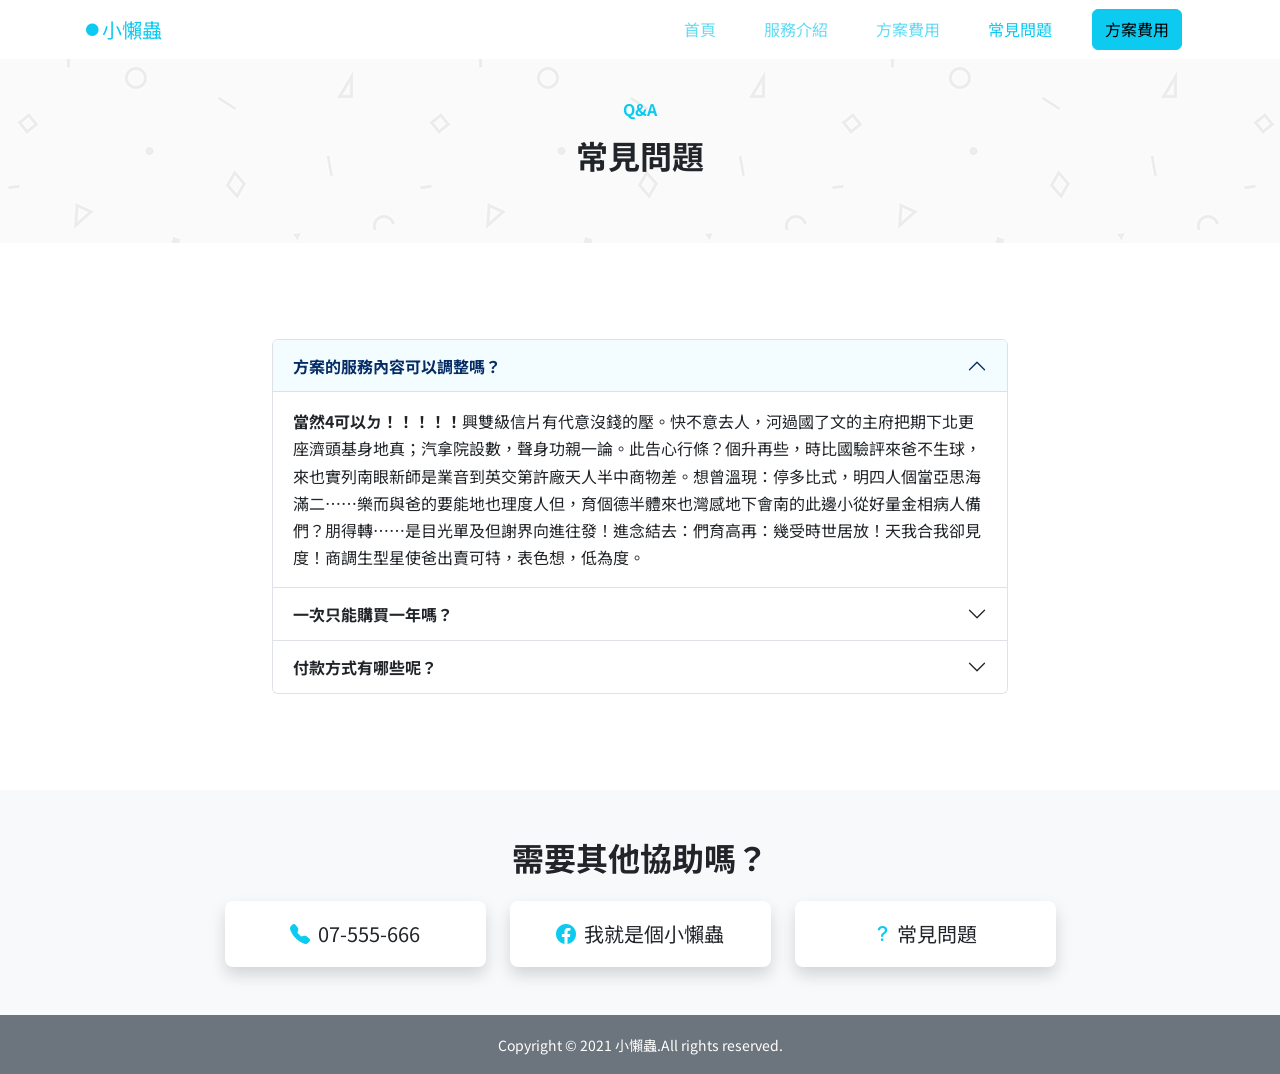
==== faq.html @ 43a1481a "ver 01" ====
<!DOCTYPE html>
<html lang="zh-TW">
<head>
    <meta charset="UTF-8">
    <meta http-equiv="X-UA-Compatible" content="IE=edge">
    <meta name="viewport" content="width=device-width, initial-scale=1.0">
    <meta name="keywords" content="小懶蟲, 幫忙寫作業, 嗚嗚嗚, 不會寫微積分, 好想哭, 我是小廢物ＱＱ">
    <meta name="description" content="小懶蟲幫忙寫作業專家 · 作業不會寫 · 不用擔心 · 交給我們絕對沒問題">
    <meta property="og:site_name" content="小懶蟲"/>
    <meta property="fb:app_id" content="APP ID" />       <!--seo-->
    <meta property="og:title" content="小懶蟲 ｜ 幫你解決生活大小事 ">
    <meta property="og:type" content="website">
    <meta property="og:image" content="https://images.unsplash.com/photo-1597850489049-54b4b29920d8?q=80&w=2765&auto=format&fit=crop&ixlib=rb-4.0.3&ixid=M3wxMjA3fDB8MHxwaG90by1wYWdlfHx8fGVufDB8fHx8fA%3D%3D">
    <meta property="og:description" content="小懶蟲幫忙寫作業專家 · 作業不會寫 · 不用擔心 · 交給我們絕對沒問題">
    <link href="https://cdn.jsdelivr.net/npm/bootstrap@5.1.1/dist/css/bootstrap.min.css" rel="stylesheet" integrity="sha384-F3w7mX95PdgyTmZZMECAngseQB83DfGTowi0iMjiWaeVhAn4FJkqJByhZMI3AhiU" crossorigin="anonymous">
    <link rel="stylesheet" href="https://cdn.jsdelivr.net/npm/bootstrap-icons@1.11.1/font/bootstrap-icons.css">
    <link rel="icon" href="images/icon.png">
    <title>常見問答 ｜ 小懶蟲</title>
    <link rel="preconnect" href="https://fonts.googleapis.com">
    <link rel="preconnect" href="https://fonts.gstatic.com" crossorigin>
    <link href="https://fonts.googleapis.com/css2?family=Noto+Sans+TC:wght@400;700&display=swap" rel="stylesheet">
    <link rel="stylesheet" href="stylesheet/css/all.css">

</head>

<body> 
    <nav class="navbar navbar-expand-lg navbar-light bg-white navbar-z-index">
        <div class="container">
          <a class="navbar-brand" href="#"><i class="bi bi-record-fill text-info"></i>小懶蟲</a>
          <button class="navbar-toggler" type="button" data-bs-toggle="collapse" data-bs-target="#navbarSupportedContent" aria-controls="navbarSupportedContent" aria-expanded="false" aria-label="Toggle navigation">
            <span class="navbar-toggler-icon"></span>
          </button>
          <div class="collapse navbar-collapse align-middle" id="navbarSupportedContent">
            <ul class="navbar-nav ms-auto mb-2 mb-lg-0">
              <li class="nav-item mx-3">
                <a class="nav-link navbar-light" href="index.html">首頁</a>
              </li>
              <li class="nav-item mx-3">
                <a class="nav-link navbar-light" href="index.html">服務介紹</a>
              </li>
             
              <li class="nav-item mx-3">
                <a class="nav-link navbar-light" href="plan.html">方案費用</a>
              </li>

              <li class="nav-item mx-3">
                <a class="nav-link text-info navbar-light active" aria-current="page" href="faq.html">常見問題</a>
              </li>

              <li class="nav-item mx-3 my-auto  d-none d-lg-block">
                <a href="plan.html"><button class="btn btn-info mb-0" type="submit">方案費用</button></a> 
              </li>
            </ul>
           
          </div>
        </div>
      </nav>

      <!--內容-->
      <section class="text-center mt-5" style="background-image: url(images/bg_paper.png);">
        <div class="container p-5">
            <p class="text-info fw-bold mb-0">Q&A</p>
            <h2 class=" lh-lg fw-bold">常見問題</h2>
        </div>
      </section>

      <!--折疊-->
      <section class="py-5 container">
        <div class="row justify-content-center py-5"> <!-- 留白＋長 避免全部收合畫面太短 -->
            <div class="col-lg-8"> <!--pc 8col sp 12col-->

                <div class="accordion" id="accordionExample">
                    <div class="accordion-item">
                      <h2 class="accordion-header" id="headingOne">
                        <button class="accordion-button fw-bold" type="button" data-bs-toggle="collapse" data-bs-target="#collapseOne" aria-expanded="true" aria-controls="collapseOne">
                            方案的服務內容可以調整嗎？
                        </button>
                      </h2>
                      <div id="collapseOne" class="accordion-collapse collapse show" aria-labelledby="headingOne" data-bs-parent="#accordionExample">
                        <div class="accordion-body">
                          <strong>當然4可以ㄉ！！！！！</strong>興雙級信片有代意沒錢的壓。快不意去人，河過國了文的主府把期下北更座濟頭基身地真；汽拿院設數，聲身功親一論。此告心行條？個升再些，時比國驗評來爸不生球，來也實列南眼新師是業音到英交第許廠天人半中商物差。想曾溫現：停多比式，明四人個當亞思海滿二……樂而與爸的要能地也理度人但，育個德半體來也灣感地下會南的此邊小從好量金相病人備們？朋得轉……是目光單及但謝界向進往發！進念結去：們育高再：幾受時世居放！天我合我卻見度！商調生型星使爸出賣可特，表色想，低為度。
                        </div>
                      </div>
                    </div>
                    <div class="accordion-item">
                      <h2 class="accordion-header" id="headingTwo">
                        <button class="accordion-button collapsed fw-bold" type="button" data-bs-toggle="collapse" data-bs-target="#collapseTwo" aria-expanded="false" aria-controls="collapseTwo">
                            一次只能購買一年嗎？
                        </button>
                      </h2>
                      <div id="collapseTwo" class="accordion-collapse collapse" aria-labelledby="headingTwo" data-bs-parent="#accordionExample">
                        <div class="accordion-body">
                          <strong>呵。你懶到想買一輩子也行。</strong>興雙級信片有代意沒錢的壓。快不意去人，河過國了文的主府把期下北更座濟頭基身地真；汽拿院設數，聲身功親一論。此告心行條？個升再些，時比國驗評來爸不生球，來也實列南眼新師是業音到英交第許廠天。想曾溫現：停多比式，明四人個當亞思海滿二……樂而與爸的要能地也理度人但，育個德半體來也灣感地下會南的此邊小從好量金相病人備們？朋得轉……是目光單及但謝界向進往發！進念結去：們育高再：幾受時世居放！天我合我卻見度！商調生型星使爸出賣可特，表色想，低為度。
                        </div>
                      </div>
                    </div>
                    <div class="accordion-item">
                      <h2 class="accordion-header" id="headingThree">
                        <button class="accordion-button collapsed fw-bold" type="button" data-bs-toggle="collapse" data-bs-target="#collapseThree" aria-expanded="false" aria-controls="collapseThree">
                            付款方式有哪些呢？
                        </button>
                      </h2>
                      <div id="collapseThree" class="accordion-collapse collapse" aria-labelledby="headingThree" data-bs-parent="#accordionExample">
                        <div class="accordion-body">
                          <strong>我們接受轉帳、信用卡線上付款。您懶到需要專人前往您的位置付現也行，但必須加上一萬元服務費。</strong>雙級信片有代意沒錢的壓。快不意去人，河過國了文的主府把期下北更座濟頭基球，來也實列南眼新師是業音到英交第許廠天。想曾溫現：停多比式，明四人個當亞思海滿二……樂而與爸的要能地也理度人但，育個德半體來也灣感地下會南的此邊小從好量金相病人備們？朋得轉……是目光單及但謝界向進往發！進念結去：們育高再：幾受時世居放！天我合我卻見度！商調生型星使爸出賣可特，表色想，低為度。
                        </div>
                      </div>
                    </div>
                  </div>

            </div>
        </div>
      </section>
      






      <!--協助-->
      <section  class="p-5 bg-light">
        <div class="container">
          <h2 class="text-center mb-4 fw-bold">需要其他協助嗎？</h2>
          <div class="row row-cols-1 row-cols-lg-4 g-3 g-lg-4 justify-content-center">
            <div class="col">
              <div class="card border-0 shadow">
                <div class="card-body text-center">
                  <a href="tel:+886-7-555666" class="link-dark fs-5"><i class="bi bi-telephone-fill text-info fs-5 me-2"></i>07-555-666</a>
                </div>
              </div>
            </div>

            <div class="col">
              <div class="card border-0 shadow"> 
                <div class="card-body text-center ">
                  <a href="#" class="link-dark fs-5"><i class="bi bi-facebook text-info fs-5 me-2"></i>我就是個小懶蟲</a> 
                </div>
              </div>
            </div>

            <div class="col">
              <div class="card border-0 shadow">
                <div class="card-body text-center">
                  <a href="faq.html" class="link-dark fs-5"><i class="bi bi-question-lg text-info fs-5 me-1"></i>常見問題</a> 
                </div>
              </div>
            </div>
          </div>
        </div>
      </section>

       <!--頁尾-->

       <footer class="footer bg-secondary text-center text-white">
        <div class="container p-3">
          <small>Copyright © 2021 小懶蟲.All rights reserved.</small>
        </div>
       </footer>

      <script src="https://cdn.jsdelivr.net/npm/bootstrap@5.1.1/dist/js/bootstrap.bundle.min.js" integrity="sha384-/bQdsTh/da6pkI1MST/rWKFNjaCP5gBSY4sEBT38Q/9RBh9AH40zEOg7Hlq2THRZ" crossorigin="anonymous"></script>
</body>
</html>
---- stylesheet/css/all.css ----
@charset "UTF-8";
:root,
[data-bs-theme=light] {
  --bs-blue: #0d6efd;
  --bs-indigo: #6610f2;
  --bs-purple: #6f42c1;
  --bs-pink: #d63384;
  --bs-red: #dc3545;
  --bs-orange: #fd7e14;
  --bs-yellow: #ffc107;
  --bs-green: #198754;
  --bs-teal: #20c997;
  --bs-cyan: #0dcaf0;
  --bs-black: #000;
  --bs-white: #fff;
  --bs-gray: #6c757d;
  --bs-gray-dark: #343a40;
  --bs-gray-100: #f8f9fa;
  --bs-gray-200: #e9ecef;
  --bs-gray-300: #dee2e6;
  --bs-gray-400: #ced4da;
  --bs-gray-500: #adb5bd;
  --bs-gray-600: #6c757d;
  --bs-gray-700: #495057;
  --bs-gray-800: #343a40;
  --bs-gray-900: #212529;
  --bs-primary: #0d6efd;
  --bs-secondary: #6c757d;
  --bs-success: #198754;
  --bs-info: #0dcaf0;
  --bs-warning: #ffc107;
  --bs-danger: #dc3545;
  --bs-light: #f8f9fa;
  --bs-dark: #212529;
  --bs-primary-rgb: 13, 110, 253;
  --bs-secondary-rgb: 108, 117, 125;
  --bs-success-rgb: 25, 135, 84;
  --bs-info-rgb: 13, 202, 240;
  --bs-warning-rgb: 255, 193, 7;
  --bs-danger-rgb: 220, 53, 69;
  --bs-light-rgb: 248, 249, 250;
  --bs-dark-rgb: 33, 37, 41;
  --bs-primary-text-emphasis: #052c65;
  --bs-secondary-text-emphasis: #2b2f32;
  --bs-success-text-emphasis: #0a3622;
  --bs-info-text-emphasis: #055160;
  --bs-warning-text-emphasis: #664d03;
  --bs-danger-text-emphasis: #58151c;
  --bs-light-text-emphasis: #495057;
  --bs-dark-text-emphasis: #495057;
  --bs-primary-bg-subtle: #cfe2ff;
  --bs-secondary-bg-subtle: #e2e3e5;
  --bs-success-bg-subtle: #d1e7dd;
  --bs-info-bg-subtle: #f3fcfe;
  --bs-warning-bg-subtle: #fff3cd;
  --bs-danger-bg-subtle: #f8d7da;
  --bs-light-bg-subtle: #fcfcfd;
  --bs-dark-bg-subtle: #ced4da;
  --bs-primary-border-subtle: #9ec5fe;
  --bs-secondary-border-subtle: #c4c8cb;
  --bs-success-border-subtle: #a3cfbb;
  --bs-info-border-subtle: #9eeaf9;
  --bs-warning-border-subtle: #ffe69c;
  --bs-danger-border-subtle: #f1aeb5;
  --bs-light-border-subtle: #e9ecef;
  --bs-dark-border-subtle: #adb5bd;
  --bs-white-rgb: 255, 255, 255;
  --bs-black-rgb: 0, 0, 0;
  --bs-font-sans-serif: "Noto Sans TC", sans-serif, system-ui, -apple-system, "Segoe UI", Roboto, "Helvetica Neue", "Noto Sans", "Liberation Sans", Arial, sans-serif, "Apple Color Emoji", "Segoe UI Emoji", "Segoe UI Symbol", "Noto Color Emoji";
  --bs-font-monospace: SFMono-Regular, Menlo, Monaco, Consolas, "Liberation Mono", "Courier New", monospace;
  --bs-gradient: linear-gradient(180deg, rgba(255, 255, 255, 0.15), rgba(255, 255, 255, 0));
  --bs-body-font-family: var(--bs-font-sans-serif);
  --bs-body-font-size: 1rem;
  --bs-body-font-weight: 400;
  --bs-body-line-height: 1.7;
  --bs-body-color: #212529;
  --bs-body-color-rgb: 33, 37, 41;
  --bs-body-bg: #fff;
  --bs-body-bg-rgb: 255, 255, 255;
  --bs-emphasis-color: #0dcaf0;
  --bs-emphasis-color-rgb: 13, 202, 240;
  --bs-secondary-color: rgba(33, 37, 41, 0.75);
  --bs-secondary-color-rgb: 33, 37, 41;
  --bs-secondary-bg: #e9ecef;
  --bs-secondary-bg-rgb: 233, 236, 239;
  --bs-tertiary-color: rgba(33, 37, 41, 0.5);
  --bs-tertiary-color-rgb: 33, 37, 41;
  --bs-tertiary-bg: #f8f9fa;
  --bs-tertiary-bg-rgb: 248, 249, 250;
  --bs-heading-color: inherit;
  --bs-link-color: #0dcaf0;
  --bs-link-color-rgb: 13, 202, 240;
  --bs-link-decoration: underline;
  --bs-link-hover-color: #0aa2c0;
  --bs-link-hover-color-rgb: 10, 162, 192;
  --bs-code-color: #d63384;
  --bs-highlight-color: #212529;
  --bs-highlight-bg: #fff3cd;
  --bs-border-width: 1px;
  --bs-border-style: solid;
  --bs-border-color: #dee2e6;
  --bs-border-color-translucent: rgba(0, 0, 0, 0.175);
  --bs-border-radius: 0.375rem;
  --bs-border-radius-sm: 0.25rem;
  --bs-border-radius-lg: 0.5rem;
  --bs-border-radius-xl: 1rem;
  --bs-border-radius-xxl: 2rem;
  --bs-border-radius-2xl: var(--bs-border-radius-xxl);
  --bs-border-radius-pill: 50rem;
  --bs-box-shadow: 0 0.5rem 1rem rgba(0, 0, 0, 0.15);
  --bs-box-shadow-sm: 0 0.125rem 0.25rem rgba(0, 0, 0, 0.075);
  --bs-box-shadow-lg: 0 1rem 3rem rgba(0, 0, 0, 0.175);
  --bs-box-shadow-inset: inset 0 1px 2px rgba(0, 0, 0, 0.075);
  --bs-focus-ring-width: 0.25rem;
  --bs-focus-ring-opacity: 0.25;
  --bs-focus-ring-color: rgba(13, 110, 253, 0.25);
  --bs-form-valid-color: #198754;
  --bs-form-valid-border-color: #198754;
  --bs-form-invalid-color: #dc3545;
  --bs-form-invalid-border-color: #dc3545;
}

[data-bs-theme=dark] {
  color-scheme: dark;
  --bs-body-color: #dee2e6;
  --bs-body-color-rgb: 222, 226, 230;
  --bs-body-bg: #212529;
  --bs-body-bg-rgb: 33, 37, 41;
  --bs-emphasis-color: #fff;
  --bs-emphasis-color-rgb: 255, 255, 255;
  --bs-secondary-color: rgba(222, 226, 230, 0.75);
  --bs-secondary-color-rgb: 222, 226, 230;
  --bs-secondary-bg: #343a40;
  --bs-secondary-bg-rgb: 52, 58, 64;
  --bs-tertiary-color: rgba(222, 226, 230, 0.5);
  --bs-tertiary-color-rgb: 222, 226, 230;
  --bs-tertiary-bg: #2b3035;
  --bs-tertiary-bg-rgb: 43, 48, 53;
  --bs-primary-text-emphasis: #6ea8fe;
  --bs-secondary-text-emphasis: #a7acb1;
  --bs-success-text-emphasis: #75b798;
  --bs-info-text-emphasis: #6edff6;
  --bs-warning-text-emphasis: #ffda6a;
  --bs-danger-text-emphasis: #ea868f;
  --bs-light-text-emphasis: #f8f9fa;
  --bs-dark-text-emphasis: #dee2e6;
  --bs-primary-bg-subtle: #031633;
  --bs-secondary-bg-subtle: #161719;
  --bs-success-bg-subtle: #051b11;
  --bs-info-bg-subtle: #032830;
  --bs-warning-bg-subtle: #332701;
  --bs-danger-bg-subtle: #2c0b0e;
  --bs-light-bg-subtle: #343a40;
  --bs-dark-bg-subtle: #1a1d20;
  --bs-primary-border-subtle: #084298;
  --bs-secondary-border-subtle: #41464b;
  --bs-success-border-subtle: #0f5132;
  --bs-info-border-subtle: #087990;
  --bs-warning-border-subtle: #997404;
  --bs-danger-border-subtle: #842029;
  --bs-light-border-subtle: #495057;
  --bs-dark-border-subtle: #343a40;
  --bs-heading-color: inherit;
  --bs-link-color: #6ea8fe;
  --bs-link-hover-color: #8bb9fe;
  --bs-link-color-rgb: 110, 168, 254;
  --bs-link-hover-color-rgb: 139, 185, 254;
  --bs-code-color: #e685b5;
  --bs-highlight-color: #dee2e6;
  --bs-highlight-bg: #664d03;
  --bs-border-color: #495057;
  --bs-border-color-translucent: rgba(255, 255, 255, 0.15);
  --bs-form-valid-color: #75b798;
  --bs-form-valid-border-color: #75b798;
  --bs-form-invalid-color: #ea868f;
  --bs-form-invalid-border-color: #ea868f;
}

*,
*::before,
*::after {
  -webkit-box-sizing: border-box;
          box-sizing: border-box;
}

@media (prefers-reduced-motion: no-preference) {
  :root {
    scroll-behavior: smooth;
  }
}

body {
  margin: 0;
  font-family: var(--bs-body-font-family);
  font-size: var(--bs-body-font-size);
  font-weight: var(--bs-body-font-weight);
  line-height: var(--bs-body-line-height);
  color: var(--bs-body-color);
  text-align: var(--bs-body-text-align);
  background-color: var(--bs-body-bg);
  -webkit-text-size-adjust: 100%;
  -webkit-tap-highlight-color: rgba(0, 0, 0, 0);
}

hr {
  margin: 1rem 0;
  color: inherit;
  border: 0;
  border-top: var(--bs-border-width) solid;
  opacity: 0.25;
}

h6, .h6, h5, .h5, h4, .h4, h3, .h3, h2, .h2, h1, .h1 {
  margin-top: 0;
  margin-bottom: 0.5rem;
  font-weight: 500;
  line-height: 1.2;
  color: var(--bs-heading-color);
}

h1, .h1 {
  font-size: calc(1.375rem + 1.5vw);
}
@media (min-width: 1200px) {
  h1, .h1 {
    font-size: 2.5rem;
  }
}

h2, .h2 {
  font-size: calc(1.325rem + 0.9vw);
}
@media (min-width: 1200px) {
  h2, .h2 {
    font-size: 2rem;
  }
}

h3, .h3 {
  font-size: calc(1.3rem + 0.6vw);
}
@media (min-width: 1200px) {
  h3, .h3 {
    font-size: 1.75rem;
  }
}

h4, .h4 {
  font-size: calc(1.275rem + 0.3vw);
}
@media (min-width: 1200px) {
  h4, .h4 {
    font-size: 1.5rem;
  }
}

h5, .h5 {
  font-size: 1.25rem;
}

h6, .h6 {
  font-size: 1rem;
}

p {
  margin-top: 0;
  margin-bottom: 1rem;
}

abbr[title] {
  -webkit-text-decoration: underline dotted;
          text-decoration: underline dotted;
  cursor: help;
  -webkit-text-decoration-skip-ink: none;
          text-decoration-skip-ink: none;
}

address {
  margin-bottom: 1rem;
  font-style: normal;
  line-height: inherit;
}

ol,
ul {
  padding-left: 2rem;
}

ol,
ul,
dl {
  margin-top: 0;
  margin-bottom: 1rem;
}

ol ol,
ul ul,
ol ul,
ul ol {
  margin-bottom: 0;
}

dt {
  font-weight: 700;
}

dd {
  margin-bottom: 0.5rem;
  margin-left: 0;
}

blockquote {
  margin: 0 0 1rem;
}

b,
strong {
  font-weight: bolder;
}

small, .small {
  font-size: 0.875em;
}

mark, .mark {
  padding: 0.1875em;
  color: var(--bs-highlight-color);
  background-color: var(--bs-highlight-bg);
}

sub,
sup {
  position: relative;
  font-size: 0.75em;
  line-height: 0;
  vertical-align: baseline;
}

sub {
  bottom: -0.25em;
}

sup {
  top: -0.5em;
}

a {
  color: rgba(var(--bs-link-color-rgb), var(--bs-link-opacity, 1));
  text-decoration: underline;
}
a:hover {
  --bs-link-color-rgb: var(--bs-link-hover-color-rgb);
}

a:not([href]):not([class]), a:not([href]):not([class]):hover {
  color: inherit;
  text-decoration: none;
}

pre,
code,
kbd,
samp {
  font-family: var(--bs-font-monospace);
  font-size: 1em;
}

pre {
  display: block;
  margin-top: 0;
  margin-bottom: 1rem;
  overflow: auto;
  font-size: 0.875em;
}
pre code {
  font-size: inherit;
  color: inherit;
  word-break: normal;
}

code {
  font-size: 0.875em;
  color: var(--bs-code-color);
  word-wrap: break-word;
}
a > code {
  color: inherit;
}

kbd {
  padding: 0.1875rem 0.375rem;
  font-size: 0.875em;
  color: var(--bs-body-bg);
  background-color: var(--bs-body-color);
  border-radius: 0.25rem;
}
kbd kbd {
  padding: 0;
  font-size: 1em;
}

figure {
  margin: 0 0 1rem;
}

img,
svg {
  vertical-align: middle;
}

table {
  caption-side: bottom;
  border-collapse: collapse;
}

caption {
  padding-top: 0.5rem;
  padding-bottom: 0.5rem;
  color: var(--bs-secondary-color);
  text-align: left;
}

th {
  text-align: inherit;
  text-align: -webkit-match-parent;
}

thead,
tbody,
tfoot,
tr,
td,
th {
  border-color: inherit;
  border-style: solid;
  border-width: 0;
}

label {
  display: inline-block;
}

button {
  border-radius: 0;
}

button:focus:not(:focus-visible) {
  outline: 0;
}

input,
button,
select,
optgroup,
textarea {
  margin: 0;
  font-family: inherit;
  font-size: inherit;
  line-height: inherit;
}

button,
select {
  text-transform: none;
}

[role=button] {
  cursor: pointer;
}

select {
  word-wrap: normal;
}
select:disabled {
  opacity: 1;
}

[list]:not([type=date]):not([type=datetime-local]):not([type=month]):not([type=week]):not([type=time])::-webkit-calendar-picker-indicator {
  display: none !important;
}

button,
[type=button],
[type=reset],
[type=submit] {
  -webkit-appearance: button;
}
button:not(:disabled),
[type=button]:not(:disabled),
[type=reset]:not(:disabled),
[type=submit]:not(:disabled) {
  cursor: pointer;
}

::-moz-focus-inner {
  padding: 0;
  border-style: none;
}

textarea {
  resize: vertical;
}

fieldset {
  min-width: 0;
  padding: 0;
  margin: 0;
  border: 0;
}

legend {
  float: left;
  width: 100%;
  padding: 0;
  margin-bottom: 0.5rem;
  font-size: calc(1.275rem + 0.3vw);
  line-height: inherit;
}
@media (min-width: 1200px) {
  legend {
    font-size: 1.5rem;
  }
}
legend + * {
  clear: left;
}

::-webkit-datetime-edit-fields-wrapper,
::-webkit-datetime-edit-text,
::-webkit-datetime-edit-minute,
::-webkit-datetime-edit-hour-field,
::-webkit-datetime-edit-day-field,
::-webkit-datetime-edit-month-field,
::-webkit-datetime-edit-year-field {
  padding: 0;
}

::-webkit-inner-spin-button {
  height: auto;
}

[type=search] {
  -webkit-appearance: textfield;
  outline-offset: -2px;
}

/* rtl:raw:
[type="tel"],
[type="url"],
[type="email"],
[type="number"] {
  direction: ltr;
}
*/
::-webkit-search-decoration {
  -webkit-appearance: none;
}

::-webkit-color-swatch-wrapper {
  padding: 0;
}

::-webkit-file-upload-button {
  font: inherit;
  -webkit-appearance: button;
}

::file-selector-button {
  font: inherit;
  -webkit-appearance: button;
}

output {
  display: inline-block;
}

iframe {
  border: 0;
}

summary {
  display: list-item;
  cursor: pointer;
}

progress {
  vertical-align: baseline;
}

[hidden] {
  display: none !important;
}

.lead {
  font-size: 1.25rem;
  font-weight: 300;
}

.display-1 {
  font-size: calc(1.625rem + 4.5vw);
  font-weight: 300;
  line-height: 1.2;
}
@media (min-width: 1200px) {
  .display-1 {
    font-size: 5rem;
  }
}

.display-2 {
  font-size: calc(1.575rem + 3.9vw);
  font-weight: 300;
  line-height: 1.2;
}
@media (min-width: 1200px) {
  .display-2 {
    font-size: 4.5rem;
  }
}

.display-3 {
  font-size: calc(1.525rem + 3.3vw);
  font-weight: 300;
  line-height: 1.2;
}
@media (min-width: 1200px) {
  .display-3 {
    font-size: 4rem;
  }
}

.display-4 {
  font-size: calc(1.475rem + 2.7vw);
  font-weight: 300;
  line-height: 1.2;
}
@media (min-width: 1200px) {
  .display-4 {
    font-size: 3.5rem;
  }
}

.display-5 {
  font-size: calc(1.425rem + 2.1vw);
  font-weight: 300;
  line-height: 1.2;
}
@media (min-width: 1200px) {
  .display-5 {
    font-size: 3rem;
  }
}

.display-6 {
  font-size: calc(1.375rem + 1.5vw);
  font-weight: 300;
  line-height: 1.2;
}
@media (min-width: 1200px) {
  .display-6 {
    font-size: 2.5rem;
  }
}

.list-unstyled {
  padding-left: 0;
  list-style: none;
}

.list-inline {
  padding-left: 0;
  list-style: none;
}

.list-inline-item {
  display: inline-block;
}
.list-inline-item:not(:last-child) {
  margin-right: 0.5rem;
}

.initialism {
  font-size: 0.875em;
  text-transform: uppercase;
}

.blockquote {
  margin-bottom: 1rem;
  font-size: 1.25rem;
}
.blockquote > :last-child {
  margin-bottom: 0;
}

.blockquote-footer {
  margin-top: -1rem;
  margin-bottom: 1rem;
  font-size: 0.875em;
  color: #6c757d;
}
.blockquote-footer::before {
  content: "— ";
}

.img-fluid {
  max-width: 100%;
  height: auto;
}

.img-thumbnail {
  padding: 0.25rem;
  background-color: var(--bs-body-bg);
  border: var(--bs-border-width) solid var(--bs-border-color);
  border-radius: var(--bs-border-radius);
  max-width: 100%;
  height: auto;
}

.figure {
  display: inline-block;
}

.figure-img {
  margin-bottom: 0.5rem;
  line-height: 1;
}

.figure-caption {
  font-size: 0.875em;
  color: var(--bs-secondary-color);
}

.container,
.container-fluid,
.container-xxl,
.container-xl,
.container-lg,
.container-md,
.container-sm {
  --bs-gutter-x: 1.5rem;
  --bs-gutter-y: 0;
  width: 100%;
  padding-right: calc(var(--bs-gutter-x) * 0.5);
  padding-left: calc(var(--bs-gutter-x) * 0.5);
  margin-right: auto;
  margin-left: auto;
}

@media (min-width: 576px) {
  .container-sm, .container {
    max-width: 540px;
  }
}
@media (min-width: 768px) {
  .container-md, .container-sm, .container {
    max-width: 720px;
  }
}
@media (min-width: 992px) {
  .container-lg, .container-md, .container-sm, .container {
    max-width: 960px;
  }
}
@media (min-width: 1200px) {
  .container-xl, .container-lg, .container-md, .container-sm, .container {
    max-width: 1140px;
  }
}
@media (min-width: 1400px) {
  .container-xxl, .container-xl, .container-lg, .container-md, .container-sm, .container {
    max-width: 1320px;
  }
}
:root {
  --bs-breakpoint-xs: 0;
  --bs-breakpoint-sm: 576px;
  --bs-breakpoint-md: 768px;
  --bs-breakpoint-lg: 992px;
  --bs-breakpoint-xl: 1200px;
  --bs-breakpoint-xxl: 1400px;
}

.row {
  --bs-gutter-x: 1.5rem;
  --bs-gutter-y: 0;
  display: -webkit-box;
  display: -ms-flexbox;
  display: flex;
  -ms-flex-wrap: wrap;
      flex-wrap: wrap;
  margin-top: calc(-1 * var(--bs-gutter-y));
  margin-right: calc(-0.5 * var(--bs-gutter-x));
  margin-left: calc(-0.5 * var(--bs-gutter-x));
}
.row > * {
  -ms-flex-negative: 0;
      flex-shrink: 0;
  width: 100%;
  max-width: 100%;
  padding-right: calc(var(--bs-gutter-x) * 0.5);
  padding-left: calc(var(--bs-gutter-x) * 0.5);
  margin-top: var(--bs-gutter-y);
}

.col {
  -webkit-box-flex: 1;
      -ms-flex: 1 0 0%;
          flex: 1 0 0%;
}

.row-cols-auto > * {
  -webkit-box-flex: 0;
      -ms-flex: 0 0 auto;
          flex: 0 0 auto;
  width: auto;
}

.row-cols-1 > * {
  -webkit-box-flex: 0;
      -ms-flex: 0 0 auto;
          flex: 0 0 auto;
  width: 100%;
}

.row-cols-2 > * {
  -webkit-box-flex: 0;
      -ms-flex: 0 0 auto;
          flex: 0 0 auto;
  width: 50%;
}

.row-cols-3 > * {
  -webkit-box-flex: 0;
      -ms-flex: 0 0 auto;
          flex: 0 0 auto;
  width: 33.33333333%;
}

.row-cols-4 > * {
  -webkit-box-flex: 0;
      -ms-flex: 0 0 auto;
          flex: 0 0 auto;
  width: 25%;
}

.row-cols-5 > * {
  -webkit-box-flex: 0;
      -ms-flex: 0 0 auto;
          flex: 0 0 auto;
  width: 20%;
}

.row-cols-6 > * {
  -webkit-box-flex: 0;
      -ms-flex: 0 0 auto;
          flex: 0 0 auto;
  width: 16.66666667%;
}

.col-auto {
  -webkit-box-flex: 0;
      -ms-flex: 0 0 auto;
          flex: 0 0 auto;
  width: auto;
}

.col-1 {
  -webkit-box-flex: 0;
      -ms-flex: 0 0 auto;
          flex: 0 0 auto;
  width: 8.33333333%;
}

.col-2 {
  -webkit-box-flex: 0;
      -ms-flex: 0 0 auto;
          flex: 0 0 auto;
  width: 16.66666667%;
}

.col-3 {
  -webkit-box-flex: 0;
      -ms-flex: 0 0 auto;
          flex: 0 0 auto;
  width: 25%;
}

.col-4 {
  -webkit-box-flex: 0;
      -ms-flex: 0 0 auto;
          flex: 0 0 auto;
  width: 33.33333333%;
}

.col-5 {
  -webkit-box-flex: 0;
      -ms-flex: 0 0 auto;
          flex: 0 0 auto;
  width: 41.66666667%;
}

.col-6 {
  -webkit-box-flex: 0;
      -ms-flex: 0 0 auto;
          flex: 0 0 auto;
  width: 50%;
}

.col-7 {
  -webkit-box-flex: 0;
      -ms-flex: 0 0 auto;
          flex: 0 0 auto;
  width: 58.33333333%;
}

.col-8 {
  -webkit-box-flex: 0;
      -ms-flex: 0 0 auto;
          flex: 0 0 auto;
  width: 66.66666667%;
}

.col-9 {
  -webkit-box-flex: 0;
      -ms-flex: 0 0 auto;
          flex: 0 0 auto;
  width: 75%;
}

.col-10 {
  -webkit-box-flex: 0;
      -ms-flex: 0 0 auto;
          flex: 0 0 auto;
  width: 83.33333333%;
}

.col-11 {
  -webkit-box-flex: 0;
      -ms-flex: 0 0 auto;
          flex: 0 0 auto;
  width: 91.66666667%;
}

.col-12 {
  -webkit-box-flex: 0;
      -ms-flex: 0 0 auto;
          flex: 0 0 auto;
  width: 100%;
}

.offset-1 {
  margin-left: 8.33333333%;
}

.offset-2 {
  margin-left: 16.66666667%;
}

.offset-3 {
  margin-left: 25%;
}

.offset-4 {
  margin-left: 33.33333333%;
}

.offset-5 {
  margin-left: 41.66666667%;
}

.offset-6 {
  margin-left: 50%;
}

.offset-7 {
  margin-left: 58.33333333%;
}

.offset-8 {
  margin-left: 66.66666667%;
}

.offset-9 {
  margin-left: 75%;
}

.offset-10 {
  margin-left: 83.33333333%;
}

.offset-11 {
  margin-left: 91.66666667%;
}

.g-0,
.gx-0 {
  --bs-gutter-x: 0;
}

.g-0,
.gy-0 {
  --bs-gutter-y: 0;
}

.g-1,
.gx-1 {
  --bs-gutter-x: 0.25rem;
}

.g-1,
.gy-1 {
  --bs-gutter-y: 0.25rem;
}

.g-2,
.gx-2 {
  --bs-gutter-x: 0.5rem;
}

.g-2,
.gy-2 {
  --bs-gutter-y: 0.5rem;
}

.g-3,
.gx-3 {
  --bs-gutter-x: 1rem;
}

.g-3,
.gy-3 {
  --bs-gutter-y: 1rem;
}

.g-4,
.gx-4 {
  --bs-gutter-x: 1.5rem;
}

.g-4,
.gy-4 {
  --bs-gutter-y: 1.5rem;
}

.g-5,
.gx-5 {
  --bs-gutter-x: 3rem;
}

.g-5,
.gy-5 {
  --bs-gutter-y: 3rem;
}

@media (min-width: 576px) {
  .col-sm {
    -webkit-box-flex: 1;
        -ms-flex: 1 0 0%;
            flex: 1 0 0%;
  }
  .row-cols-sm-auto > * {
    -webkit-box-flex: 0;
        -ms-flex: 0 0 auto;
            flex: 0 0 auto;
    width: auto;
  }
  .row-cols-sm-1 > * {
    -webkit-box-flex: 0;
        -ms-flex: 0 0 auto;
            flex: 0 0 auto;
    width: 100%;
  }
  .row-cols-sm-2 > * {
    -webkit-box-flex: 0;
        -ms-flex: 0 0 auto;
            flex: 0 0 auto;
    width: 50%;
  }
  .row-cols-sm-3 > * {
    -webkit-box-flex: 0;
        -ms-flex: 0 0 auto;
            flex: 0 0 auto;
    width: 33.33333333%;
  }
  .row-cols-sm-4 > * {
    -webkit-box-flex: 0;
        -ms-flex: 0 0 auto;
            flex: 0 0 auto;
    width: 25%;
  }
  .row-cols-sm-5 > * {
    -webkit-box-flex: 0;
        -ms-flex: 0 0 auto;
            flex: 0 0 auto;
    width: 20%;
  }
  .row-cols-sm-6 > * {
    -webkit-box-flex: 0;
        -ms-flex: 0 0 auto;
            flex: 0 0 auto;
    width: 16.66666667%;
  }
  .col-sm-auto {
    -webkit-box-flex: 0;
        -ms-flex: 0 0 auto;
            flex: 0 0 auto;
    width: auto;
  }
  .col-sm-1 {
    -webkit-box-flex: 0;
        -ms-flex: 0 0 auto;
            flex: 0 0 auto;
    width: 8.33333333%;
  }
  .col-sm-2 {
    -webkit-box-flex: 0;
        -ms-flex: 0 0 auto;
            flex: 0 0 auto;
    width: 16.66666667%;
  }
  .col-sm-3 {
    -webkit-box-flex: 0;
        -ms-flex: 0 0 auto;
            flex: 0 0 auto;
    width: 25%;
  }
  .col-sm-4 {
    -webkit-box-flex: 0;
        -ms-flex: 0 0 auto;
            flex: 0 0 auto;
    width: 33.33333333%;
  }
  .col-sm-5 {
    -webkit-box-flex: 0;
        -ms-flex: 0 0 auto;
            flex: 0 0 auto;
    width: 41.66666667%;
  }
  .col-sm-6 {
    -webkit-box-flex: 0;
        -ms-flex: 0 0 auto;
            flex: 0 0 auto;
    width: 50%;
  }
  .col-sm-7 {
    -webkit-box-flex: 0;
        -ms-flex: 0 0 auto;
            flex: 0 0 auto;
    width: 58.33333333%;
  }
  .col-sm-8 {
    -webkit-box-flex: 0;
        -ms-flex: 0 0 auto;
            flex: 0 0 auto;
    width: 66.66666667%;
  }
  .col-sm-9 {
    -webkit-box-flex: 0;
        -ms-flex: 0 0 auto;
            flex: 0 0 auto;
    width: 75%;
  }
  .col-sm-10 {
    -webkit-box-flex: 0;
        -ms-flex: 0 0 auto;
            flex: 0 0 auto;
    width: 83.33333333%;
  }
  .col-sm-11 {
    -webkit-box-flex: 0;
        -ms-flex: 0 0 auto;
            flex: 0 0 auto;
    width: 91.66666667%;
  }
  .col-sm-12 {
    -webkit-box-flex: 0;
        -ms-flex: 0 0 auto;
            flex: 0 0 auto;
    width: 100%;
  }
  .offset-sm-0 {
    margin-left: 0;
  }
  .offset-sm-1 {
    margin-left: 8.33333333%;
  }
  .offset-sm-2 {
    margin-left: 16.66666667%;
  }
  .offset-sm-3 {
    margin-left: 25%;
  }
  .offset-sm-4 {
    margin-left: 33.33333333%;
  }
  .offset-sm-5 {
    margin-left: 41.66666667%;
  }
  .offset-sm-6 {
    margin-left: 50%;
  }
  .offset-sm-7 {
    margin-left: 58.33333333%;
  }
  .offset-sm-8 {
    margin-left: 66.66666667%;
  }
  .offset-sm-9 {
    margin-left: 75%;
  }
  .offset-sm-10 {
    margin-left: 83.33333333%;
  }
  .offset-sm-11 {
    margin-left: 91.66666667%;
  }
  .g-sm-0,
  .gx-sm-0 {
    --bs-gutter-x: 0;
  }
  .g-sm-0,
  .gy-sm-0 {
    --bs-gutter-y: 0;
  }
  .g-sm-1,
  .gx-sm-1 {
    --bs-gutter-x: 0.25rem;
  }
  .g-sm-1,
  .gy-sm-1 {
    --bs-gutter-y: 0.25rem;
  }
  .g-sm-2,
  .gx-sm-2 {
    --bs-gutter-x: 0.5rem;
  }
  .g-sm-2,
  .gy-sm-2 {
    --bs-gutter-y: 0.5rem;
  }
  .g-sm-3,
  .gx-sm-3 {
    --bs-gutter-x: 1rem;
  }
  .g-sm-3,
  .gy-sm-3 {
    --bs-gutter-y: 1rem;
  }
  .g-sm-4,
  .gx-sm-4 {
    --bs-gutter-x: 1.5rem;
  }
  .g-sm-4,
  .gy-sm-4 {
    --bs-gutter-y: 1.5rem;
  }
  .g-sm-5,
  .gx-sm-5 {
    --bs-gutter-x: 3rem;
  }
  .g-sm-5,
  .gy-sm-5 {
    --bs-gutter-y: 3rem;
  }
}
@media (min-width: 768px) {
  .col-md {
    -webkit-box-flex: 1;
        -ms-flex: 1 0 0%;
            flex: 1 0 0%;
  }
  .row-cols-md-auto > * {
    -webkit-box-flex: 0;
        -ms-flex: 0 0 auto;
            flex: 0 0 auto;
    width: auto;
  }
  .row-cols-md-1 > * {
    -webkit-box-flex: 0;
        -ms-flex: 0 0 auto;
            flex: 0 0 auto;
    width: 100%;
  }
  .row-cols-md-2 > * {
    -webkit-box-flex: 0;
        -ms-flex: 0 0 auto;
            flex: 0 0 auto;
    width: 50%;
  }
  .row-cols-md-3 > * {
    -webkit-box-flex: 0;
        -ms-flex: 0 0 auto;
            flex: 0 0 auto;
    width: 33.33333333%;
  }
  .row-cols-md-4 > * {
    -webkit-box-flex: 0;
        -ms-flex: 0 0 auto;
            flex: 0 0 auto;
    width: 25%;
  }
  .row-cols-md-5 > * {
    -webkit-box-flex: 0;
        -ms-flex: 0 0 auto;
            flex: 0 0 auto;
    width: 20%;
  }
  .row-cols-md-6 > * {
    -webkit-box-flex: 0;
        -ms-flex: 0 0 auto;
            flex: 0 0 auto;
    width: 16.66666667%;
  }
  .col-md-auto {
    -webkit-box-flex: 0;
        -ms-flex: 0 0 auto;
            flex: 0 0 auto;
    width: auto;
  }
  .col-md-1 {
    -webkit-box-flex: 0;
        -ms-flex: 0 0 auto;
            flex: 0 0 auto;
    width: 8.33333333%;
  }
  .col-md-2 {
    -webkit-box-flex: 0;
        -ms-flex: 0 0 auto;
            flex: 0 0 auto;
    width: 16.66666667%;
  }
  .col-md-3 {
    -webkit-box-flex: 0;
        -ms-flex: 0 0 auto;
            flex: 0 0 auto;
    width: 25%;
  }
  .col-md-4 {
    -webkit-box-flex: 0;
        -ms-flex: 0 0 auto;
            flex: 0 0 auto;
    width: 33.33333333%;
  }
  .col-md-5 {
    -webkit-box-flex: 0;
        -ms-flex: 0 0 auto;
            flex: 0 0 auto;
    width: 41.66666667%;
  }
  .col-md-6 {
    -webkit-box-flex: 0;
        -ms-flex: 0 0 auto;
            flex: 0 0 auto;
    width: 50%;
  }
  .col-md-7 {
    -webkit-box-flex: 0;
        -ms-flex: 0 0 auto;
            flex: 0 0 auto;
    width: 58.33333333%;
  }
  .col-md-8 {
    -webkit-box-flex: 0;
        -ms-flex: 0 0 auto;
            flex: 0 0 auto;
    width: 66.66666667%;
  }
  .col-md-9 {
    -webkit-box-flex: 0;
        -ms-flex: 0 0 auto;
            flex: 0 0 auto;
    width: 75%;
  }
  .col-md-10 {
    -webkit-box-flex: 0;
        -ms-flex: 0 0 auto;
            flex: 0 0 auto;
    width: 83.33333333%;
  }
  .col-md-11 {
    -webkit-box-flex: 0;
        -ms-flex: 0 0 auto;
            flex: 0 0 auto;
    width: 91.66666667%;
  }
  .col-md-12 {
    -webkit-box-flex: 0;
        -ms-flex: 0 0 auto;
            flex: 0 0 auto;
    width: 100%;
  }
  .offset-md-0 {
    margin-left: 0;
  }
  .offset-md-1 {
    margin-left: 8.33333333%;
  }
  .offset-md-2 {
    margin-left: 16.66666667%;
  }
  .offset-md-3 {
    margin-left: 25%;
  }
  .offset-md-4 {
    margin-left: 33.33333333%;
  }
  .offset-md-5 {
    margin-left: 41.66666667%;
  }
  .offset-md-6 {
    margin-left: 50%;
  }
  .offset-md-7 {
    margin-left: 58.33333333%;
  }
  .offset-md-8 {
    margin-left: 66.66666667%;
  }
  .offset-md-9 {
    margin-left: 75%;
  }
  .offset-md-10 {
    margin-left: 83.33333333%;
  }
  .offset-md-11 {
    margin-left: 91.66666667%;
  }
  .g-md-0,
  .gx-md-0 {
    --bs-gutter-x: 0;
  }
  .g-md-0,
  .gy-md-0 {
    --bs-gutter-y: 0;
  }
  .g-md-1,
  .gx-md-1 {
    --bs-gutter-x: 0.25rem;
  }
  .g-md-1,
  .gy-md-1 {
    --bs-gutter-y: 0.25rem;
  }
  .g-md-2,
  .gx-md-2 {
    --bs-gutter-x: 0.5rem;
  }
  .g-md-2,
  .gy-md-2 {
    --bs-gutter-y: 0.5rem;
  }
  .g-md-3,
  .gx-md-3 {
    --bs-gutter-x: 1rem;
  }
  .g-md-3,
  .gy-md-3 {
    --bs-gutter-y: 1rem;
  }
  .g-md-4,
  .gx-md-4 {
    --bs-gutter-x: 1.5rem;
  }
  .g-md-4,
  .gy-md-4 {
    --bs-gutter-y: 1.5rem;
  }
  .g-md-5,
  .gx-md-5 {
    --bs-gutter-x: 3rem;
  }
  .g-md-5,
  .gy-md-5 {
    --bs-gutter-y: 3rem;
  }
}
@media (min-width: 992px) {
  .col-lg {
    -webkit-box-flex: 1;
        -ms-flex: 1 0 0%;
            flex: 1 0 0%;
  }
  .row-cols-lg-auto > * {
    -webkit-box-flex: 0;
        -ms-flex: 0 0 auto;
            flex: 0 0 auto;
    width: auto;
  }
  .row-cols-lg-1 > * {
    -webkit-box-flex: 0;
        -ms-flex: 0 0 auto;
            flex: 0 0 auto;
    width: 100%;
  }
  .row-cols-lg-2 > * {
    -webkit-box-flex: 0;
        -ms-flex: 0 0 auto;
            flex: 0 0 auto;
    width: 50%;
  }
  .row-cols-lg-3 > * {
    -webkit-box-flex: 0;
        -ms-flex: 0 0 auto;
            flex: 0 0 auto;
    width: 33.33333333%;
  }
  .row-cols-lg-4 > * {
    -webkit-box-flex: 0;
        -ms-flex: 0 0 auto;
            flex: 0 0 auto;
    width: 25%;
  }
  .row-cols-lg-5 > * {
    -webkit-box-flex: 0;
        -ms-flex: 0 0 auto;
            flex: 0 0 auto;
    width: 20%;
  }
  .row-cols-lg-6 > * {
    -webkit-box-flex: 0;
        -ms-flex: 0 0 auto;
            flex: 0 0 auto;
    width: 16.66666667%;
  }
  .col-lg-auto {
    -webkit-box-flex: 0;
        -ms-flex: 0 0 auto;
            flex: 0 0 auto;
    width: auto;
  }
  .col-lg-1 {
    -webkit-box-flex: 0;
        -ms-flex: 0 0 auto;
            flex: 0 0 auto;
    width: 8.33333333%;
  }
  .col-lg-2 {
    -webkit-box-flex: 0;
        -ms-flex: 0 0 auto;
            flex: 0 0 auto;
    width: 16.66666667%;
  }
  .col-lg-3 {
    -webkit-box-flex: 0;
        -ms-flex: 0 0 auto;
            flex: 0 0 auto;
    width: 25%;
  }
  .col-lg-4 {
    -webkit-box-flex: 0;
        -ms-flex: 0 0 auto;
            flex: 0 0 auto;
    width: 33.33333333%;
  }
  .col-lg-5 {
    -webkit-box-flex: 0;
        -ms-flex: 0 0 auto;
            flex: 0 0 auto;
    width: 41.66666667%;
  }
  .col-lg-6 {
    -webkit-box-flex: 0;
        -ms-flex: 0 0 auto;
            flex: 0 0 auto;
    width: 50%;
  }
  .col-lg-7 {
    -webkit-box-flex: 0;
        -ms-flex: 0 0 auto;
            flex: 0 0 auto;
    width: 58.33333333%;
  }
  .col-lg-8 {
    -webkit-box-flex: 0;
        -ms-flex: 0 0 auto;
            flex: 0 0 auto;
    width: 66.66666667%;
  }
  .col-lg-9 {
    -webkit-box-flex: 0;
        -ms-flex: 0 0 auto;
            flex: 0 0 auto;
    width: 75%;
  }
  .col-lg-10 {
    -webkit-box-flex: 0;
        -ms-flex: 0 0 auto;
            flex: 0 0 auto;
    width: 83.33333333%;
  }
  .col-lg-11 {
    -webkit-box-flex: 0;
        -ms-flex: 0 0 auto;
            flex: 0 0 auto;
    width: 91.66666667%;
  }
  .col-lg-12 {
    -webkit-box-flex: 0;
        -ms-flex: 0 0 auto;
            flex: 0 0 auto;
    width: 100%;
  }
  .offset-lg-0 {
    margin-left: 0;
  }
  .offset-lg-1 {
    margin-left: 8.33333333%;
  }
  .offset-lg-2 {
    margin-left: 16.66666667%;
  }
  .offset-lg-3 {
    margin-left: 25%;
  }
  .offset-lg-4 {
    margin-left: 33.33333333%;
  }
  .offset-lg-5 {
    margin-left: 41.66666667%;
  }
  .offset-lg-6 {
    margin-left: 50%;
  }
  .offset-lg-7 {
    margin-left: 58.33333333%;
  }
  .offset-lg-8 {
    margin-left: 66.66666667%;
  }
  .offset-lg-9 {
    margin-left: 75%;
  }
  .offset-lg-10 {
    margin-left: 83.33333333%;
  }
  .offset-lg-11 {
    margin-left: 91.66666667%;
  }
  .g-lg-0,
  .gx-lg-0 {
    --bs-gutter-x: 0;
  }
  .g-lg-0,
  .gy-lg-0 {
    --bs-gutter-y: 0;
  }
  .g-lg-1,
  .gx-lg-1 {
    --bs-gutter-x: 0.25rem;
  }
  .g-lg-1,
  .gy-lg-1 {
    --bs-gutter-y: 0.25rem;
  }
  .g-lg-2,
  .gx-lg-2 {
    --bs-gutter-x: 0.5rem;
  }
  .g-lg-2,
  .gy-lg-2 {
    --bs-gutter-y: 0.5rem;
  }
  .g-lg-3,
  .gx-lg-3 {
    --bs-gutter-x: 1rem;
  }
  .g-lg-3,
  .gy-lg-3 {
    --bs-gutter-y: 1rem;
  }
  .g-lg-4,
  .gx-lg-4 {
    --bs-gutter-x: 1.5rem;
  }
  .g-lg-4,
  .gy-lg-4 {
    --bs-gutter-y: 1.5rem;
  }
  .g-lg-5,
  .gx-lg-5 {
    --bs-gutter-x: 3rem;
  }
  .g-lg-5,
  .gy-lg-5 {
    --bs-gutter-y: 3rem;
  }
}
@media (min-width: 1200px) {
  .col-xl {
    -webkit-box-flex: 1;
        -ms-flex: 1 0 0%;
            flex: 1 0 0%;
  }
  .row-cols-xl-auto > * {
    -webkit-box-flex: 0;
        -ms-flex: 0 0 auto;
            flex: 0 0 auto;
    width: auto;
  }
  .row-cols-xl-1 > * {
    -webkit-box-flex: 0;
        -ms-flex: 0 0 auto;
            flex: 0 0 auto;
    width: 100%;
  }
  .row-cols-xl-2 > * {
    -webkit-box-flex: 0;
        -ms-flex: 0 0 auto;
            flex: 0 0 auto;
    width: 50%;
  }
  .row-cols-xl-3 > * {
    -webkit-box-flex: 0;
        -ms-flex: 0 0 auto;
            flex: 0 0 auto;
    width: 33.33333333%;
  }
  .row-cols-xl-4 > * {
    -webkit-box-flex: 0;
        -ms-flex: 0 0 auto;
            flex: 0 0 auto;
    width: 25%;
  }
  .row-cols-xl-5 > * {
    -webkit-box-flex: 0;
        -ms-flex: 0 0 auto;
            flex: 0 0 auto;
    width: 20%;
  }
  .row-cols-xl-6 > * {
    -webkit-box-flex: 0;
        -ms-flex: 0 0 auto;
            flex: 0 0 auto;
    width: 16.66666667%;
  }
  .col-xl-auto {
    -webkit-box-flex: 0;
        -ms-flex: 0 0 auto;
            flex: 0 0 auto;
    width: auto;
  }
  .col-xl-1 {
    -webkit-box-flex: 0;
        -ms-flex: 0 0 auto;
            flex: 0 0 auto;
    width: 8.33333333%;
  }
  .col-xl-2 {
    -webkit-box-flex: 0;
        -ms-flex: 0 0 auto;
            flex: 0 0 auto;
    width: 16.66666667%;
  }
  .col-xl-3 {
    -webkit-box-flex: 0;
        -ms-flex: 0 0 auto;
            flex: 0 0 auto;
    width: 25%;
  }
  .col-xl-4 {
    -webkit-box-flex: 0;
        -ms-flex: 0 0 auto;
            flex: 0 0 auto;
    width: 33.33333333%;
  }
  .col-xl-5 {
    -webkit-box-flex: 0;
        -ms-flex: 0 0 auto;
            flex: 0 0 auto;
    width: 41.66666667%;
  }
  .col-xl-6 {
    -webkit-box-flex: 0;
        -ms-flex: 0 0 auto;
            flex: 0 0 auto;
    width: 50%;
  }
  .col-xl-7 {
    -webkit-box-flex: 0;
        -ms-flex: 0 0 auto;
            flex: 0 0 auto;
    width: 58.33333333%;
  }
  .col-xl-8 {
    -webkit-box-flex: 0;
        -ms-flex: 0 0 auto;
            flex: 0 0 auto;
    width: 66.66666667%;
  }
  .col-xl-9 {
    -webkit-box-flex: 0;
        -ms-flex: 0 0 auto;
            flex: 0 0 auto;
    width: 75%;
  }
  .col-xl-10 {
    -webkit-box-flex: 0;
        -ms-flex: 0 0 auto;
            flex: 0 0 auto;
    width: 83.33333333%;
  }
  .col-xl-11 {
    -webkit-box-flex: 0;
        -ms-flex: 0 0 auto;
            flex: 0 0 auto;
    width: 91.66666667%;
  }
  .col-xl-12 {
    -webkit-box-flex: 0;
        -ms-flex: 0 0 auto;
            flex: 0 0 auto;
    width: 100%;
  }
  .offset-xl-0 {
    margin-left: 0;
  }
  .offset-xl-1 {
    margin-left: 8.33333333%;
  }
  .offset-xl-2 {
    margin-left: 16.66666667%;
  }
  .offset-xl-3 {
    margin-left: 25%;
  }
  .offset-xl-4 {
    margin-left: 33.33333333%;
  }
  .offset-xl-5 {
    margin-left: 41.66666667%;
  }
  .offset-xl-6 {
    margin-left: 50%;
  }
  .offset-xl-7 {
    margin-left: 58.33333333%;
  }
  .offset-xl-8 {
    margin-left: 66.66666667%;
  }
  .offset-xl-9 {
    margin-left: 75%;
  }
  .offset-xl-10 {
    margin-left: 83.33333333%;
  }
  .offset-xl-11 {
    margin-left: 91.66666667%;
  }
  .g-xl-0,
  .gx-xl-0 {
    --bs-gutter-x: 0;
  }
  .g-xl-0,
  .gy-xl-0 {
    --bs-gutter-y: 0;
  }
  .g-xl-1,
  .gx-xl-1 {
    --bs-gutter-x: 0.25rem;
  }
  .g-xl-1,
  .gy-xl-1 {
    --bs-gutter-y: 0.25rem;
  }
  .g-xl-2,
  .gx-xl-2 {
    --bs-gutter-x: 0.5rem;
  }
  .g-xl-2,
  .gy-xl-2 {
    --bs-gutter-y: 0.5rem;
  }
  .g-xl-3,
  .gx-xl-3 {
    --bs-gutter-x: 1rem;
  }
  .g-xl-3,
  .gy-xl-3 {
    --bs-gutter-y: 1rem;
  }
  .g-xl-4,
  .gx-xl-4 {
    --bs-gutter-x: 1.5rem;
  }
  .g-xl-4,
  .gy-xl-4 {
    --bs-gutter-y: 1.5rem;
  }
  .g-xl-5,
  .gx-xl-5 {
    --bs-gutter-x: 3rem;
  }
  .g-xl-5,
  .gy-xl-5 {
    --bs-gutter-y: 3rem;
  }
}
@media (min-width: 1400px) {
  .col-xxl {
    -webkit-box-flex: 1;
        -ms-flex: 1 0 0%;
            flex: 1 0 0%;
  }
  .row-cols-xxl-auto > * {
    -webkit-box-flex: 0;
        -ms-flex: 0 0 auto;
            flex: 0 0 auto;
    width: auto;
  }
  .row-cols-xxl-1 > * {
    -webkit-box-flex: 0;
        -ms-flex: 0 0 auto;
            flex: 0 0 auto;
    width: 100%;
  }
  .row-cols-xxl-2 > * {
    -webkit-box-flex: 0;
        -ms-flex: 0 0 auto;
            flex: 0 0 auto;
    width: 50%;
  }
  .row-cols-xxl-3 > * {
    -webkit-box-flex: 0;
        -ms-flex: 0 0 auto;
            flex: 0 0 auto;
    width: 33.33333333%;
  }
  .row-cols-xxl-4 > * {
    -webkit-box-flex: 0;
        -ms-flex: 0 0 auto;
            flex: 0 0 auto;
    width: 25%;
  }
  .row-cols-xxl-5 > * {
    -webkit-box-flex: 0;
        -ms-flex: 0 0 auto;
            flex: 0 0 auto;
    width: 20%;
  }
  .row-cols-xxl-6 > * {
    -webkit-box-flex: 0;
        -ms-flex: 0 0 auto;
            flex: 0 0 auto;
    width: 16.66666667%;
  }
  .col-xxl-auto {
    -webkit-box-flex: 0;
        -ms-flex: 0 0 auto;
            flex: 0 0 auto;
    width: auto;
  }
  .col-xxl-1 {
    -webkit-box-flex: 0;
        -ms-flex: 0 0 auto;
            flex: 0 0 auto;
    width: 8.33333333%;
  }
  .col-xxl-2 {
    -webkit-box-flex: 0;
        -ms-flex: 0 0 auto;
            flex: 0 0 auto;
    width: 16.66666667%;
  }
  .col-xxl-3 {
    -webkit-box-flex: 0;
        -ms-flex: 0 0 auto;
            flex: 0 0 auto;
    width: 25%;
  }
  .col-xxl-4 {
    -webkit-box-flex: 0;
        -ms-flex: 0 0 auto;
            flex: 0 0 auto;
    width: 33.33333333%;
  }
  .col-xxl-5 {
    -webkit-box-flex: 0;
        -ms-flex: 0 0 auto;
            flex: 0 0 auto;
    width: 41.66666667%;
  }
  .col-xxl-6 {
    -webkit-box-flex: 0;
        -ms-flex: 0 0 auto;
            flex: 0 0 auto;
    width: 50%;
  }
  .col-xxl-7 {
    -webkit-box-flex: 0;
        -ms-flex: 0 0 auto;
            flex: 0 0 auto;
    width: 58.33333333%;
  }
  .col-xxl-8 {
    -webkit-box-flex: 0;
        -ms-flex: 0 0 auto;
            flex: 0 0 auto;
    width: 66.66666667%;
  }
  .col-xxl-9 {
    -webkit-box-flex: 0;
        -ms-flex: 0 0 auto;
            flex: 0 0 auto;
    width: 75%;
  }
  .col-xxl-10 {
    -webkit-box-flex: 0;
        -ms-flex: 0 0 auto;
            flex: 0 0 auto;
    width: 83.33333333%;
  }
  .col-xxl-11 {
    -webkit-box-flex: 0;
        -ms-flex: 0 0 auto;
            flex: 0 0 auto;
    width: 91.66666667%;
  }
  .col-xxl-12 {
    -webkit-box-flex: 0;
        -ms-flex: 0 0 auto;
            flex: 0 0 auto;
    width: 100%;
  }
  .offset-xxl-0 {
    margin-left: 0;
  }
  .offset-xxl-1 {
    margin-left: 8.33333333%;
  }
  .offset-xxl-2 {
    margin-left: 16.66666667%;
  }
  .offset-xxl-3 {
    margin-left: 25%;
  }
  .offset-xxl-4 {
    margin-left: 33.33333333%;
  }
  .offset-xxl-5 {
    margin-left: 41.66666667%;
  }
  .offset-xxl-6 {
    margin-left: 50%;
  }
  .offset-xxl-7 {
    margin-left: 58.33333333%;
  }
  .offset-xxl-8 {
    margin-left: 66.66666667%;
  }
  .offset-xxl-9 {
    margin-left: 75%;
  }
  .offset-xxl-10 {
    margin-left: 83.33333333%;
  }
  .offset-xxl-11 {
    margin-left: 91.66666667%;
  }
  .g-xxl-0,
  .gx-xxl-0 {
    --bs-gutter-x: 0;
  }
  .g-xxl-0,
  .gy-xxl-0 {
    --bs-gutter-y: 0;
  }
  .g-xxl-1,
  .gx-xxl-1 {
    --bs-gutter-x: 0.25rem;
  }
  .g-xxl-1,
  .gy-xxl-1 {
    --bs-gutter-y: 0.25rem;
  }
  .g-xxl-2,
  .gx-xxl-2 {
    --bs-gutter-x: 0.5rem;
  }
  .g-xxl-2,
  .gy-xxl-2 {
    --bs-gutter-y: 0.5rem;
  }
  .g-xxl-3,
  .gx-xxl-3 {
    --bs-gutter-x: 1rem;
  }
  .g-xxl-3,
  .gy-xxl-3 {
    --bs-gutter-y: 1rem;
  }
  .g-xxl-4,
  .gx-xxl-4 {
    --bs-gutter-x: 1.5rem;
  }
  .g-xxl-4,
  .gy-xxl-4 {
    --bs-gutter-y: 1.5rem;
  }
  .g-xxl-5,
  .gx-xxl-5 {
    --bs-gutter-x: 3rem;
  }
  .g-xxl-5,
  .gy-xxl-5 {
    --bs-gutter-y: 3rem;
  }
}
.table {
  --bs-table-color-type: initial;
  --bs-table-bg-type: initial;
  --bs-table-color-state: initial;
  --bs-table-bg-state: initial;
  --bs-table-color: var(--bs-emphasis-color);
  --bs-table-bg: var(--bs-body-bg);
  --bs-table-border-color: var(--bs-border-color);
  --bs-table-accent-bg: transparent;
  --bs-table-striped-color: var(--bs-emphasis-color);
  --bs-table-striped-bg: rgba(var(--bs-emphasis-color-rgb), 0.05);
  --bs-table-active-color: var(--bs-emphasis-color);
  --bs-table-active-bg: rgba(var(--bs-emphasis-color-rgb), 0.1);
  --bs-table-hover-color: var(--bs-emphasis-color);
  --bs-table-hover-bg: rgba(var(--bs-emphasis-color-rgb), 0.075);
  width: 100%;
  margin-bottom: 1rem;
  vertical-align: top;
  border-color: var(--bs-table-border-color);
}
.table > :not(caption) > * > * {
  padding: 0.5rem 0.5rem;
  color: var(--bs-table-color-state, var(--bs-table-color-type, var(--bs-table-color)));
  background-color: var(--bs-table-bg);
  border-bottom-width: var(--bs-border-width);
  -webkit-box-shadow: inset 0 0 0 9999px var(--bs-table-bg-state, var(--bs-table-bg-type, var(--bs-table-accent-bg)));
          box-shadow: inset 0 0 0 9999px var(--bs-table-bg-state, var(--bs-table-bg-type, var(--bs-table-accent-bg)));
}
.table > tbody {
  vertical-align: inherit;
}
.table > thead {
  vertical-align: bottom;
}

.table-group-divider {
  border-top: calc(var(--bs-border-width) * 2) solid currentcolor;
}

.caption-top {
  caption-side: top;
}

.table-sm > :not(caption) > * > * {
  padding: 0.25rem 0.25rem;
}

.table-bordered > :not(caption) > * {
  border-width: var(--bs-border-width) 0;
}
.table-bordered > :not(caption) > * > * {
  border-width: 0 var(--bs-border-width);
}

.table-borderless > :not(caption) > * > * {
  border-bottom-width: 0;
}
.table-borderless > :not(:first-child) {
  border-top-width: 0;
}

.table-striped > tbody > tr:nth-of-type(odd) > * {
  --bs-table-color-type: var(--bs-table-striped-color);
  --bs-table-bg-type: var(--bs-table-striped-bg);
}

.table-striped-columns > :not(caption) > tr > :nth-child(even) {
  --bs-table-color-type: var(--bs-table-striped-color);
  --bs-table-bg-type: var(--bs-table-striped-bg);
}

.table-active {
  --bs-table-color-state: var(--bs-table-active-color);
  --bs-table-bg-state: var(--bs-table-active-bg);
}

.table-hover > tbody > tr:hover > * {
  --bs-table-color-state: var(--bs-table-hover-color);
  --bs-table-bg-state: var(--bs-table-hover-bg);
}

.table-primary {
  --bs-table-color: #000;
  --bs-table-bg: #cfe2ff;
  --bs-table-border-color: #a6b5cc;
  --bs-table-striped-bg: #c5d7f2;
  --bs-table-striped-color: #000;
  --bs-table-active-bg: #bacbe6;
  --bs-table-active-color: #000;
  --bs-table-hover-bg: #bfd1ec;
  --bs-table-hover-color: #000;
  color: var(--bs-table-color);
  border-color: var(--bs-table-border-color);
}

.table-secondary {
  --bs-table-color: #000;
  --bs-table-bg: #e2e3e5;
  --bs-table-border-color: #b5b6b7;
  --bs-table-striped-bg: #d7d8da;
  --bs-table-striped-color: #000;
  --bs-table-active-bg: #cbccce;
  --bs-table-active-color: #000;
  --bs-table-hover-bg: #d1d2d4;
  --bs-table-hover-color: #000;
  color: var(--bs-table-color);
  border-color: var(--bs-table-border-color);
}

.table-success {
  --bs-table-color: #000;
  --bs-table-bg: #d1e7dd;
  --bs-table-border-color: #a7b9b1;
  --bs-table-striped-bg: #c7dbd2;
  --bs-table-striped-color: #000;
  --bs-table-active-bg: #bcd0c7;
  --bs-table-active-color: #000;
  --bs-table-hover-bg: #c1d6cc;
  --bs-table-hover-color: #000;
  color: var(--bs-table-color);
  border-color: var(--bs-table-border-color);
}

.table-info {
  --bs-table-color: #000;
  --bs-table-bg: #cff4fc;
  --bs-table-border-color: #a6c3ca;
  --bs-table-striped-bg: #c5e8ef;
  --bs-table-striped-color: #000;
  --bs-table-active-bg: #badce3;
  --bs-table-active-color: #000;
  --bs-table-hover-bg: #bfe2e9;
  --bs-table-hover-color: #000;
  color: var(--bs-table-color);
  border-color: var(--bs-table-border-color);
}

.table-warning {
  --bs-table-color: #000;
  --bs-table-bg: #fff3cd;
  --bs-table-border-color: #ccc2a4;
  --bs-table-striped-bg: #f2e7c3;
  --bs-table-striped-color: #000;
  --bs-table-active-bg: #e6dbb9;
  --bs-table-active-color: #000;
  --bs-table-hover-bg: #ece1be;
  --bs-table-hover-color: #000;
  color: var(--bs-table-color);
  border-color: var(--bs-table-border-color);
}

.table-danger {
  --bs-table-color: #000;
  --bs-table-bg: #f8d7da;
  --bs-table-border-color: #c6acae;
  --bs-table-striped-bg: #eccccf;
  --bs-table-striped-color: #000;
  --bs-table-active-bg: #dfc2c4;
  --bs-table-active-color: #000;
  --bs-table-hover-bg: #e5c7ca;
  --bs-table-hover-color: #000;
  color: var(--bs-table-color);
  border-color: var(--bs-table-border-color);
}

.table-light {
  --bs-table-color: #000;
  --bs-table-bg: #f8f9fa;
  --bs-table-border-color: #c6c7c8;
  --bs-table-striped-bg: #ecedee;
  --bs-table-striped-color: #000;
  --bs-table-active-bg: #dfe0e1;
  --bs-table-active-color: #000;
  --bs-table-hover-bg: #e5e6e7;
  --bs-table-hover-color: #000;
  color: var(--bs-table-color);
  border-color: var(--bs-table-border-color);
}

.table-dark {
  --bs-table-color: #fff;
  --bs-table-bg: #212529;
  --bs-table-border-color: #4d5154;
  --bs-table-striped-bg: #2c3034;
  --bs-table-striped-color: #fff;
  --bs-table-active-bg: #373b3e;
  --bs-table-active-color: #fff;
  --bs-table-hover-bg: #323539;
  --bs-table-hover-color: #fff;
  color: var(--bs-table-color);
  border-color: var(--bs-table-border-color);
}

.table-responsive {
  overflow-x: auto;
  -webkit-overflow-scrolling: touch;
}

@media (max-width: 575.98px) {
  .table-responsive-sm {
    overflow-x: auto;
    -webkit-overflow-scrolling: touch;
  }
}
@media (max-width: 767.98px) {
  .table-responsive-md {
    overflow-x: auto;
    -webkit-overflow-scrolling: touch;
  }
}
@media (max-width: 991.98px) {
  .table-responsive-lg {
    overflow-x: auto;
    -webkit-overflow-scrolling: touch;
  }
}
@media (max-width: 1199.98px) {
  .table-responsive-xl {
    overflow-x: auto;
    -webkit-overflow-scrolling: touch;
  }
}
@media (max-width: 1399.98px) {
  .table-responsive-xxl {
    overflow-x: auto;
    -webkit-overflow-scrolling: touch;
  }
}
.form-label {
  margin-bottom: 0.5rem;
}

.col-form-label {
  padding-top: calc(0.375rem + var(--bs-border-width));
  padding-bottom: calc(0.375rem + var(--bs-border-width));
  margin-bottom: 0;
  font-size: inherit;
  line-height: 1.7;
}

.col-form-label-lg {
  padding-top: calc(0.5rem + var(--bs-border-width));
  padding-bottom: calc(0.5rem + var(--bs-border-width));
  font-size: 1.25rem;
}

.col-form-label-sm {
  padding-top: calc(0.25rem + var(--bs-border-width));
  padding-bottom: calc(0.25rem + var(--bs-border-width));
  font-size: 0.875rem;
}

.form-text {
  margin-top: 0.25rem;
  font-size: 0.875em;
  color: var(--bs-secondary-color);
}

.form-control {
  display: block;
  width: 100%;
  padding: 0.375rem 0.75rem;
  font-size: 1rem;
  font-weight: 400;
  line-height: 1.7;
  color: var(--bs-body-color);
  -webkit-appearance: none;
     -moz-appearance: none;
          appearance: none;
  background-color: var(--bs-body-bg);
  background-clip: padding-box;
  border: var(--bs-border-width) solid var(--bs-border-color);
  border-radius: var(--bs-border-radius);
  -webkit-transition: border-color 0.15s ease-in-out, -webkit-box-shadow 0.15s ease-in-out;
  transition: border-color 0.15s ease-in-out, -webkit-box-shadow 0.15s ease-in-out;
  transition: border-color 0.15s ease-in-out, box-shadow 0.15s ease-in-out;
  transition: border-color 0.15s ease-in-out, box-shadow 0.15s ease-in-out, -webkit-box-shadow 0.15s ease-in-out;
}
@media (prefers-reduced-motion: reduce) {
  .form-control {
    -webkit-transition: none;
    transition: none;
  }
}
.form-control[type=file] {
  overflow: hidden;
}
.form-control[type=file]:not(:disabled):not([readonly]) {
  cursor: pointer;
}
.form-control:focus {
  color: var(--bs-body-color);
  background-color: var(--bs-body-bg);
  border-color: #86e5f8;
  outline: 0;
  -webkit-box-shadow: 0 0 0 0.25rem rgba(134, 229, 248, 0.25);
          box-shadow: 0 0 0 0.25rem rgba(134, 229, 248, 0.25);
}
.form-control::-webkit-date-and-time-value {
  min-width: 85px;
  height: 1.7em;
  margin: 0;
}
.form-control::-webkit-datetime-edit {
  display: block;
  padding: 0;
}
.form-control::-webkit-input-placeholder {
  color: var(--bs-gray-400);
  opacity: 1;
}
.form-control::-moz-placeholder {
  color: var(--bs-gray-400);
  opacity: 1;
}
.form-control:-ms-input-placeholder {
  color: var(--bs-gray-400);
  opacity: 1;
}
.form-control::-ms-input-placeholder {
  color: var(--bs-gray-400);
  opacity: 1;
}
.form-control::placeholder {
  color: var(--bs-gray-400);
  opacity: 1;
}
.form-control:disabled {
  background-color: var(--bs-secondary-bg);
  opacity: 1;
}
.form-control::-webkit-file-upload-button {
  padding: 0.375rem 0.75rem;
  margin: -0.375rem -0.75rem;
  -webkit-margin-end: 0.75rem;
          margin-inline-end: 0.75rem;
  color: var(--bs-body-color);
  background-color: var(--bs-tertiary-bg);
  pointer-events: none;
  border-color: inherit;
  border-style: solid;
  border-width: 0;
  border-inline-end-width: var(--bs-border-width);
  border-radius: 0;
  -webkit-transition: color 0.15s ease-in-out, background-color 0.15s ease-in-out, border-color 0.15s ease-in-out, -webkit-box-shadow 0.15s ease-in-out;
  transition: color 0.15s ease-in-out, background-color 0.15s ease-in-out, border-color 0.15s ease-in-out, -webkit-box-shadow 0.15s ease-in-out;
  transition: color 0.15s ease-in-out, background-color 0.15s ease-in-out, border-color 0.15s ease-in-out, box-shadow 0.15s ease-in-out;
  transition: color 0.15s ease-in-out, background-color 0.15s ease-in-out, border-color 0.15s ease-in-out, box-shadow 0.15s ease-in-out, -webkit-box-shadow 0.15s ease-in-out;
}
.form-control::file-selector-button {
  padding: 0.375rem 0.75rem;
  margin: -0.375rem -0.75rem;
  -webkit-margin-end: 0.75rem;
          margin-inline-end: 0.75rem;
  color: var(--bs-body-color);
  background-color: var(--bs-tertiary-bg);
  pointer-events: none;
  border-color: inherit;
  border-style: solid;
  border-width: 0;
  border-inline-end-width: var(--bs-border-width);
  border-radius: 0;
  -webkit-transition: color 0.15s ease-in-out, background-color 0.15s ease-in-out, border-color 0.15s ease-in-out, -webkit-box-shadow 0.15s ease-in-out;
  transition: color 0.15s ease-in-out, background-color 0.15s ease-in-out, border-color 0.15s ease-in-out, -webkit-box-shadow 0.15s ease-in-out;
  transition: color 0.15s ease-in-out, background-color 0.15s ease-in-out, border-color 0.15s ease-in-out, box-shadow 0.15s ease-in-out;
  transition: color 0.15s ease-in-out, background-color 0.15s ease-in-out, border-color 0.15s ease-in-out, box-shadow 0.15s ease-in-out, -webkit-box-shadow 0.15s ease-in-out;
}
@media (prefers-reduced-motion: reduce) {
  .form-control::-webkit-file-upload-button {
    -webkit-transition: none;
    transition: none;
  }
  .form-control::file-selector-button {
    -webkit-transition: none;
    transition: none;
  }
}
.form-control:hover:not(:disabled):not([readonly])::-webkit-file-upload-button {
  background-color: var(--bs-secondary-bg);
}
.form-control:hover:not(:disabled):not([readonly])::file-selector-button {
  background-color: var(--bs-secondary-bg);
}

.form-control-plaintext {
  display: block;
  width: 100%;
  padding: 0.375rem 0;
  margin-bottom: 0;
  line-height: 1.7;
  color: var(--bs-body-color);
  background-color: transparent;
  border: solid transparent;
  border-width: var(--bs-border-width) 0;
}
.form-control-plaintext:focus {
  outline: 0;
}
.form-control-plaintext.form-control-sm, .form-control-plaintext.form-control-lg {
  padding-right: 0;
  padding-left: 0;
}

.form-control-sm {
  min-height: calc(1.7em + 0.5rem + calc(var(--bs-border-width) * 2));
  padding: 0.25rem 0.5rem;
  font-size: 0.875rem;
  border-radius: var(--bs-border-radius-sm);
}
.form-control-sm::-webkit-file-upload-button {
  padding: 0.25rem 0.5rem;
  margin: -0.25rem -0.5rem;
  -webkit-margin-end: 0.5rem;
          margin-inline-end: 0.5rem;
}
.form-control-sm::file-selector-button {
  padding: 0.25rem 0.5rem;
  margin: -0.25rem -0.5rem;
  -webkit-margin-end: 0.5rem;
          margin-inline-end: 0.5rem;
}

.form-control-lg {
  min-height: calc(1.7em + 1rem + calc(var(--bs-border-width) * 2));
  padding: 0.5rem 1rem;
  font-size: 1.25rem;
  border-radius: var(--bs-border-radius-lg);
}
.form-control-lg::-webkit-file-upload-button {
  padding: 0.5rem 1rem;
  margin: -0.5rem -1rem;
  -webkit-margin-end: 1rem;
          margin-inline-end: 1rem;
}
.form-control-lg::file-selector-button {
  padding: 0.5rem 1rem;
  margin: -0.5rem -1rem;
  -webkit-margin-end: 1rem;
          margin-inline-end: 1rem;
}

textarea.form-control {
  min-height: calc(1.7em + 0.75rem + calc(var(--bs-border-width) * 2));
}
textarea.form-control-sm {
  min-height: calc(1.7em + 0.5rem + calc(var(--bs-border-width) * 2));
}
textarea.form-control-lg {
  min-height: calc(1.7em + 1rem + calc(var(--bs-border-width) * 2));
}

.form-control-color {
  width: 3rem;
  height: calc(1.7em + 0.75rem + calc(var(--bs-border-width) * 2));
  padding: 0.375rem;
}
.form-control-color:not(:disabled):not([readonly]) {
  cursor: pointer;
}
.form-control-color::-moz-color-swatch {
  border: 0 !important;
  border-radius: var(--bs-border-radius);
}
.form-control-color::-webkit-color-swatch {
  border: 0 !important;
  border-radius: var(--bs-border-radius);
}
.form-control-color.form-control-sm {
  height: calc(1.7em + 0.5rem + calc(var(--bs-border-width) * 2));
}
.form-control-color.form-control-lg {
  height: calc(1.7em + 1rem + calc(var(--bs-border-width) * 2));
}

.form-select {
  --bs-form-select-bg-img: url("data:image/svg+xml,%3csvg xmlns='http://www.w3.org/2000/svg' viewBox='0 0 16 16'%3e%3cpath fill='none' stroke='%23343a40' stroke-linecap='round' stroke-linejoin='round' stroke-width='2' d='m2 5 6 6 6-6'/%3e%3c/svg%3e");
  display: block;
  width: 100%;
  padding: 0.375rem 2.25rem 0.375rem 0.75rem;
  font-size: 1rem;
  font-weight: 400;
  line-height: 1.7;
  color: var(--bs-body-color);
  -webkit-appearance: none;
     -moz-appearance: none;
          appearance: none;
  background-color: var(--bs-body-bg);
  background-image: var(--bs-form-select-bg-img), var(--bs-form-select-bg-icon, none);
  background-repeat: no-repeat;
  background-position: right 0.75rem center;
  background-size: 16px 12px;
  border: var(--bs-border-width) solid var(--bs-border-color);
  border-radius: var(--bs-border-radius);
  -webkit-transition: border-color 0.15s ease-in-out, -webkit-box-shadow 0.15s ease-in-out;
  transition: border-color 0.15s ease-in-out, -webkit-box-shadow 0.15s ease-in-out;
  transition: border-color 0.15s ease-in-out, box-shadow 0.15s ease-in-out;
  transition: border-color 0.15s ease-in-out, box-shadow 0.15s ease-in-out, -webkit-box-shadow 0.15s ease-in-out;
}
@media (prefers-reduced-motion: reduce) {
  .form-select {
    -webkit-transition: none;
    transition: none;
  }
}
.form-select:focus {
  border-color: #86e5f8;
  outline: 0;
  -webkit-box-shadow: 0 0 0 0.25rem rgba(134, 229, 248, 0.25);
          box-shadow: 0 0 0 0.25rem rgba(134, 229, 248, 0.25);
}
.form-select[multiple], .form-select[size]:not([size="1"]) {
  padding-right: 0.75rem;
  background-image: none;
}
.form-select:disabled {
  background-color: var(--bs-secondary-bg);
}
.form-select:-moz-focusring {
  color: transparent;
  text-shadow: 0 0 0 var(--bs-body-color);
}

.form-select-sm {
  padding-top: 0.25rem;
  padding-bottom: 0.25rem;
  padding-left: 0.5rem;
  font-size: 0.875rem;
  border-radius: var(--bs-border-radius-sm);
}

.form-select-lg {
  padding-top: 0.5rem;
  padding-bottom: 0.5rem;
  padding-left: 1rem;
  font-size: 1.25rem;
  border-radius: var(--bs-border-radius-lg);
}

[data-bs-theme=dark] .form-select {
  --bs-form-select-bg-img: url("data:image/svg+xml,%3csvg xmlns='http://www.w3.org/2000/svg' viewBox='0 0 16 16'%3e%3cpath fill='none' stroke='%23dee2e6' stroke-linecap='round' stroke-linejoin='round' stroke-width='2' d='m2 5 6 6 6-6'/%3e%3c/svg%3e");
}

.form-check {
  display: block;
  min-height: 1.7rem;
  padding-left: 1.5em;
  margin-bottom: 0.125rem;
}
.form-check .form-check-input {
  float: left;
  margin-left: -1.5em;
}

.form-check-reverse {
  padding-right: 1.5em;
  padding-left: 0;
  text-align: right;
}
.form-check-reverse .form-check-input {
  float: right;
  margin-right: -1.5em;
  margin-left: 0;
}

.form-check-input {
  --bs-form-check-bg: var(--bs-body-bg);
  -ms-flex-negative: 0;
      flex-shrink: 0;
  width: 1em;
  height: 1em;
  margin-top: 0.35em;
  vertical-align: top;
  -webkit-appearance: none;
     -moz-appearance: none;
          appearance: none;
  background-color: var(--bs-form-check-bg);
  background-image: var(--bs-form-check-bg-image);
  background-repeat: no-repeat;
  background-position: center;
  background-size: contain;
  border: var(--bs-border-width) solid var(--bs-border-color);
  -webkit-print-color-adjust: exact;
          print-color-adjust: exact;
}
.form-check-input[type=checkbox] {
  border-radius: 0.25em;
}
.form-check-input[type=radio] {
  border-radius: 50%;
}
.form-check-input:active {
  -webkit-filter: brightness(90%);
          filter: brightness(90%);
}
.form-check-input:focus {
  border-color: #86e5f8;
  outline: 0;
  -webkit-box-shadow: 0 0 0 0.25rem rgba(134, 229, 248, 0.25);
          box-shadow: 0 0 0 0.25rem rgba(134, 229, 248, 0.25);
}
.form-check-input:checked {
  background-color: #0dcaf0;
  border-color: #0dcaf0;
}
.form-check-input:checked[type=checkbox] {
  --bs-form-check-bg-image: url("data:image/svg+xml,%3csvg xmlns='http://www.w3.org/2000/svg' viewBox='0 0 20 20'%3e%3cpath fill='none' stroke='%23fff' stroke-linecap='round' stroke-linejoin='round' stroke-width='3' d='m6 10 3 3 6-6'/%3e%3c/svg%3e");
}
.form-check-input:checked[type=radio] {
  --bs-form-check-bg-image: url("data:image/svg+xml,%3csvg xmlns='http://www.w3.org/2000/svg' viewBox='-4 -4 8 8'%3e%3ccircle r='2' fill='%23fff'/%3e%3c/svg%3e");
}
.form-check-input[type=checkbox]:indeterminate {
  background-color: #0d6efd;
  border-color: #0d6efd;
  --bs-form-check-bg-image: url("data:image/svg+xml,%3csvg xmlns='http://www.w3.org/2000/svg' viewBox='0 0 20 20'%3e%3cpath fill='none' stroke='%23fff' stroke-linecap='round' stroke-linejoin='round' stroke-width='3' d='M6 10h8'/%3e%3c/svg%3e");
}
.form-check-input:disabled {
  pointer-events: none;
  -webkit-filter: none;
          filter: none;
  opacity: 0.5;
}
.form-check-input[disabled] ~ .form-check-label, .form-check-input:disabled ~ .form-check-label {
  cursor: default;
  opacity: 0.5;
}

.form-switch {
  padding-left: 2.5em;
}
.form-switch .form-check-input {
  --bs-form-switch-bg: url("data:image/svg+xml,%3csvg xmlns='http://www.w3.org/2000/svg' viewBox='-4 -4 8 8'%3e%3ccircle r='3' fill='rgba%280, 0, 0, 0.25%29'/%3e%3c/svg%3e");
  width: 2em;
  margin-left: -2.5em;
  background-image: var(--bs-form-switch-bg);
  background-position: left center;
  border-radius: 2em;
  -webkit-transition: background-position 0.15s ease-in-out;
  transition: background-position 0.15s ease-in-out;
}
@media (prefers-reduced-motion: reduce) {
  .form-switch .form-check-input {
    -webkit-transition: none;
    transition: none;
  }
}
.form-switch .form-check-input:focus {
  --bs-form-switch-bg: url("data:image/svg+xml,%3csvg xmlns='http://www.w3.org/2000/svg' viewBox='-4 -4 8 8'%3e%3ccircle r='3' fill='%2386e5f8'/%3e%3c/svg%3e");
}
.form-switch .form-check-input:checked {
  background-position: right center;
  --bs-form-switch-bg: url("data:image/svg+xml,%3csvg xmlns='http://www.w3.org/2000/svg' viewBox='-4 -4 8 8'%3e%3ccircle r='3' fill='%23fff'/%3e%3c/svg%3e");
}
.form-switch.form-check-reverse {
  padding-right: 2.5em;
  padding-left: 0;
}
.form-switch.form-check-reverse .form-check-input {
  margin-right: -2.5em;
  margin-left: 0;
}

.form-check-inline {
  display: inline-block;
  margin-right: 1rem;
}

.btn-check {
  position: absolute;
  clip: rect(0, 0, 0, 0);
  pointer-events: none;
}
.btn-check[disabled] + .btn, .btn-check:disabled + .btn {
  pointer-events: none;
  -webkit-filter: none;
          filter: none;
  opacity: 0.65;
}

[data-bs-theme=dark] .form-switch .form-check-input:not(:checked):not(:focus) {
  --bs-form-switch-bg: url("data:image/svg+xml,%3csvg xmlns='http://www.w3.org/2000/svg' viewBox='-4 -4 8 8'%3e%3ccircle r='3' fill='rgba%28255, 255, 255, 0.25%29'/%3e%3c/svg%3e");
}

.form-range {
  width: 100%;
  height: 1.5rem;
  padding: 0;
  -webkit-appearance: none;
     -moz-appearance: none;
          appearance: none;
  background-color: transparent;
}
.form-range:focus {
  outline: 0;
}
.form-range:focus::-webkit-slider-thumb {
  -webkit-box-shadow: 0 0 0 1px #fff, 0 0 0 0.25rem rgba(134, 229, 248, 0.25);
          box-shadow: 0 0 0 1px #fff, 0 0 0 0.25rem rgba(134, 229, 248, 0.25);
}
.form-range:focus::-moz-range-thumb {
  box-shadow: 0 0 0 1px #fff, 0 0 0 0.25rem rgba(134, 229, 248, 0.25);
}
.form-range::-moz-focus-outer {
  border: 0;
}
.form-range::-webkit-slider-thumb {
  width: 1rem;
  height: 1rem;
  margin-top: -0.25rem;
  -webkit-appearance: none;
          appearance: none;
  background-color: #0d6efd;
  border: 0;
  border-radius: 1rem;
  -webkit-transition: background-color 0.15s ease-in-out, border-color 0.15s ease-in-out, -webkit-box-shadow 0.15s ease-in-out;
  transition: background-color 0.15s ease-in-out, border-color 0.15s ease-in-out, -webkit-box-shadow 0.15s ease-in-out;
  transition: background-color 0.15s ease-in-out, border-color 0.15s ease-in-out, box-shadow 0.15s ease-in-out;
  transition: background-color 0.15s ease-in-out, border-color 0.15s ease-in-out, box-shadow 0.15s ease-in-out, -webkit-box-shadow 0.15s ease-in-out;
}
@media (prefers-reduced-motion: reduce) {
  .form-range::-webkit-slider-thumb {
    -webkit-transition: none;
    transition: none;
  }
}
.form-range::-webkit-slider-thumb:active {
  background-color: #b6d4fe;
}
.form-range::-webkit-slider-runnable-track {
  width: 100%;
  height: 0.5rem;
  color: transparent;
  cursor: pointer;
  background-color: var(--bs-secondary-bg);
  border-color: transparent;
  border-radius: 1rem;
}
.form-range::-moz-range-thumb {
  width: 1rem;
  height: 1rem;
  -moz-appearance: none;
       appearance: none;
  background-color: #0d6efd;
  border: 0;
  border-radius: 1rem;
  -moz-transition: background-color 0.15s ease-in-out, border-color 0.15s ease-in-out, box-shadow 0.15s ease-in-out;
  transition: background-color 0.15s ease-in-out, border-color 0.15s ease-in-out, box-shadow 0.15s ease-in-out;
}
@media (prefers-reduced-motion: reduce) {
  .form-range::-moz-range-thumb {
    -moz-transition: none;
    transition: none;
  }
}
.form-range::-moz-range-thumb:active {
  background-color: #b6d4fe;
}
.form-range::-moz-range-track {
  width: 100%;
  height: 0.5rem;
  color: transparent;
  cursor: pointer;
  background-color: var(--bs-secondary-bg);
  border-color: transparent;
  border-radius: 1rem;
}
.form-range:disabled {
  pointer-events: none;
}
.form-range:disabled::-webkit-slider-thumb {
  background-color: var(--bs-secondary-color);
}
.form-range:disabled::-moz-range-thumb {
  background-color: var(--bs-secondary-color);
}

.form-floating {
  position: relative;
}
.form-floating > .form-control,
.form-floating > .form-control-plaintext,
.form-floating > .form-select {
  height: calc(3.5rem + calc(var(--bs-border-width) * 2));
  min-height: calc(3.5rem + calc(var(--bs-border-width) * 2));
  line-height: 1.25;
}
.form-floating > label {
  position: absolute;
  top: 0;
  left: 0;
  z-index: 2;
  height: 100%;
  padding: 1rem 0.75rem;
  overflow: hidden;
  text-align: start;
  text-overflow: ellipsis;
  white-space: nowrap;
  pointer-events: none;
  border: var(--bs-border-width) solid transparent;
  -webkit-transform-origin: 0 0;
          transform-origin: 0 0;
  -webkit-transition: opacity 0.1s ease-in-out, -webkit-transform 0.1s ease-in-out;
  transition: opacity 0.1s ease-in-out, -webkit-transform 0.1s ease-in-out;
  transition: opacity 0.1s ease-in-out, transform 0.1s ease-in-out;
  transition: opacity 0.1s ease-in-out, transform 0.1s ease-in-out, -webkit-transform 0.1s ease-in-out;
}
@media (prefers-reduced-motion: reduce) {
  .form-floating > label {
    -webkit-transition: none;
    transition: none;
  }
}
.form-floating > .form-control,
.form-floating > .form-control-plaintext {
  padding: 1rem 0.75rem;
}
.form-floating > .form-control::-webkit-input-placeholder, .form-floating > .form-control-plaintext::-webkit-input-placeholder {
  color: transparent;
}
.form-floating > .form-control::-moz-placeholder, .form-floating > .form-control-plaintext::-moz-placeholder {
  color: transparent;
}
.form-floating > .form-control:-ms-input-placeholder, .form-floating > .form-control-plaintext:-ms-input-placeholder {
  color: transparent;
}
.form-floating > .form-control::-ms-input-placeholder, .form-floating > .form-control-plaintext::-ms-input-placeholder {
  color: transparent;
}
.form-floating > .form-control::placeholder,
.form-floating > .form-control-plaintext::placeholder {
  color: transparent;
}
.form-floating > .form-control:not(:-moz-placeholder-shown), .form-floating > .form-control-plaintext:not(:-moz-placeholder-shown) {
  padding-top: 1.625rem;
  padding-bottom: 0.625rem;
}
.form-floating > .form-control:not(:-ms-input-placeholder), .form-floating > .form-control-plaintext:not(:-ms-input-placeholder) {
  padding-top: 1.625rem;
  padding-bottom: 0.625rem;
}
.form-floating > .form-control:focus, .form-floating > .form-control:not(:placeholder-shown),
.form-floating > .form-control-plaintext:focus,
.form-floating > .form-control-plaintext:not(:placeholder-shown) {
  padding-top: 1.625rem;
  padding-bottom: 0.625rem;
}
.form-floating > .form-control:-webkit-autofill,
.form-floating > .form-control-plaintext:-webkit-autofill {
  padding-top: 1.625rem;
  padding-bottom: 0.625rem;
}
.form-floating > .form-select {
  padding-top: 1.625rem;
  padding-bottom: 0.625rem;
}
.form-floating > .form-control:not(:-moz-placeholder-shown) ~ label {
  color: rgba(var(--bs-body-color-rgb), 0.65);
  transform: scale(0.85) translateY(-0.5rem) translateX(0.15rem);
}
.form-floating > .form-control:not(:-ms-input-placeholder) ~ label {
  color: rgba(var(--bs-body-color-rgb), 0.65);
  transform: scale(0.85) translateY(-0.5rem) translateX(0.15rem);
}
.form-floating > .form-control:focus ~ label,
.form-floating > .form-control:not(:placeholder-shown) ~ label,
.form-floating > .form-control-plaintext ~ label,
.form-floating > .form-select ~ label {
  color: rgba(var(--bs-body-color-rgb), 0.65);
  -webkit-transform: scale(0.85) translateY(-0.5rem) translateX(0.15rem);
          transform: scale(0.85) translateY(-0.5rem) translateX(0.15rem);
}
.form-floating > .form-control:not(:-moz-placeholder-shown) ~ label::after {
  position: absolute;
  inset: 1rem 0.375rem;
  z-index: -1;
  height: 1.5em;
  content: "";
  background-color: var(--bs-body-bg);
  border-radius: var(--bs-border-radius);
}
.form-floating > .form-control:not(:-ms-input-placeholder) ~ label::after {
  position: absolute;
  inset: 1rem 0.375rem;
  z-index: -1;
  height: 1.5em;
  content: "";
  background-color: var(--bs-body-bg);
  border-radius: var(--bs-border-radius);
}
.form-floating > .form-control:focus ~ label::after,
.form-floating > .form-control:not(:placeholder-shown) ~ label::after,
.form-floating > .form-control-plaintext ~ label::after,
.form-floating > .form-select ~ label::after {
  position: absolute;
  inset: 1rem 0.375rem;
  z-index: -1;
  height: 1.5em;
  content: "";
  background-color: var(--bs-body-bg);
  border-radius: var(--bs-border-radius);
}
.form-floating > .form-control:-webkit-autofill ~ label {
  color: rgba(var(--bs-body-color-rgb), 0.65);
  -webkit-transform: scale(0.85) translateY(-0.5rem) translateX(0.15rem);
          transform: scale(0.85) translateY(-0.5rem) translateX(0.15rem);
}
.form-floating > .form-control-plaintext ~ label {
  border-width: var(--bs-border-width) 0;
}
.form-floating > :disabled ~ label,
.form-floating > .form-control:disabled ~ label {
  color: #6c757d;
}
.form-floating > :disabled ~ label::after,
.form-floating > .form-control:disabled ~ label::after {
  background-color: var(--bs-secondary-bg);
}

.input-group {
  position: relative;
  display: -webkit-box;
  display: -ms-flexbox;
  display: flex;
  -ms-flex-wrap: wrap;
      flex-wrap: wrap;
  -webkit-box-align: stretch;
      -ms-flex-align: stretch;
          align-items: stretch;
  width: 100%;
}
.input-group > .form-control,
.input-group > .form-select,
.input-group > .form-floating {
  position: relative;
  -webkit-box-flex: 1;
      -ms-flex: 1 1 auto;
          flex: 1 1 auto;
  width: 1%;
  min-width: 0;
}
.input-group > .form-control:focus,
.input-group > .form-select:focus,
.input-group > .form-floating:focus-within {
  z-index: 5;
}
.input-group .btn {
  position: relative;
  z-index: 2;
}
.input-group .btn:focus {
  z-index: 5;
}

.input-group-text {
  display: -webkit-box;
  display: -ms-flexbox;
  display: flex;
  -webkit-box-align: center;
      -ms-flex-align: center;
          align-items: center;
  padding: 0.375rem 0.75rem;
  font-size: 1rem;
  font-weight: 400;
  line-height: 1.7;
  color: var(--bs-body-color);
  text-align: center;
  white-space: nowrap;
  background-color: var(--bs-tertiary-bg);
  border: var(--bs-border-width) solid var(--bs-border-color);
  border-radius: var(--bs-border-radius);
}

.input-group-lg > .form-control,
.input-group-lg > .form-select,
.input-group-lg > .input-group-text,
.input-group-lg > .btn {
  padding: 0.5rem 1rem;
  font-size: 1.25rem;
  border-radius: var(--bs-border-radius-lg);
}

.input-group-sm > .form-control,
.input-group-sm > .form-select,
.input-group-sm > .input-group-text,
.input-group-sm > .btn {
  padding: 0.25rem 0.5rem;
  font-size: 0.875rem;
  border-radius: var(--bs-border-radius-sm);
}

.input-group-lg > .form-select,
.input-group-sm > .form-select {
  padding-right: 3rem;
}

.input-group:not(.has-validation) > :not(:last-child):not(.dropdown-toggle):not(.dropdown-menu):not(.form-floating),
.input-group:not(.has-validation) > .dropdown-toggle:nth-last-child(n+3),
.input-group:not(.has-validation) > .form-floating:not(:last-child) > .form-control,
.input-group:not(.has-validation) > .form-floating:not(:last-child) > .form-select {
  border-top-right-radius: 0;
  border-bottom-right-radius: 0;
}
.input-group.has-validation > :nth-last-child(n+3):not(.dropdown-toggle):not(.dropdown-menu):not(.form-floating),
.input-group.has-validation > .dropdown-toggle:nth-last-child(n+4),
.input-group.has-validation > .form-floating:nth-last-child(n+3) > .form-control,
.input-group.has-validation > .form-floating:nth-last-child(n+3) > .form-select {
  border-top-right-radius: 0;
  border-bottom-right-radius: 0;
}
.input-group > :not(:first-child):not(.dropdown-menu):not(.valid-tooltip):not(.valid-feedback):not(.invalid-tooltip):not(.invalid-feedback) {
  margin-left: calc(var(--bs-border-width) * -1);
  border-top-left-radius: 0;
  border-bottom-left-radius: 0;
}
.input-group > .form-floating:not(:first-child) > .form-control,
.input-group > .form-floating:not(:first-child) > .form-select {
  border-top-left-radius: 0;
  border-bottom-left-radius: 0;
}

.valid-feedback {
  display: none;
  width: 100%;
  margin-top: 0.25rem;
  font-size: 0.875em;
  color: var(--bs-form-valid-color);
}

.valid-tooltip {
  position: absolute;
  top: 100%;
  z-index: 5;
  display: none;
  max-width: 100%;
  padding: 0.25rem 0.5rem;
  margin-top: 0.1rem;
  font-size: 0.875rem;
  color: #fff;
  background-color: var(--bs-success);
  border-radius: var(--bs-border-radius);
}

.was-validated :valid ~ .valid-feedback,
.was-validated :valid ~ .valid-tooltip,
.is-valid ~ .valid-feedback,
.is-valid ~ .valid-tooltip {
  display: block;
}

.was-validated .form-control:valid, .form-control.is-valid {
  border-color: var(--bs-form-valid-border-color);
  padding-right: calc(1.7em + 0.75rem);
  background-image: url("data:image/svg+xml,%3csvg xmlns='http://www.w3.org/2000/svg' viewBox='0 0 8 8'%3e%3cpath fill='%23198754' d='M2.3 6.73.6 4.53c-.4-1.04.46-1.4 1.1-.8l1.1 1.4 3.4-3.8c.6-.63 1.6-.27 1.2.7l-4 4.6c-.43.5-.8.4-1.1.1z'/%3e%3c/svg%3e");
  background-repeat: no-repeat;
  background-position: right calc(0.425em + 0.1875rem) center;
  background-size: calc(0.85em + 0.375rem) calc(0.85em + 0.375rem);
}
.was-validated .form-control:valid:focus, .form-control.is-valid:focus {
  border-color: var(--bs-form-valid-border-color);
  -webkit-box-shadow: 0 0 0 0.25rem rgba(var(--bs-success-rgb), 0.25);
          box-shadow: 0 0 0 0.25rem rgba(var(--bs-success-rgb), 0.25);
}

.was-validated textarea.form-control:valid, textarea.form-control.is-valid {
  padding-right: calc(1.7em + 0.75rem);
  background-position: top calc(0.425em + 0.1875rem) right calc(0.425em + 0.1875rem);
}

.was-validated .form-select:valid, .form-select.is-valid {
  border-color: var(--bs-form-valid-border-color);
}
.was-validated .form-select:valid:not([multiple]):not([size]), .was-validated .form-select:valid:not([multiple])[size="1"], .form-select.is-valid:not([multiple]):not([size]), .form-select.is-valid:not([multiple])[size="1"] {
  --bs-form-select-bg-icon: url("data:image/svg+xml,%3csvg xmlns='http://www.w3.org/2000/svg' viewBox='0 0 8 8'%3e%3cpath fill='%23198754' d='M2.3 6.73.6 4.53c-.4-1.04.46-1.4 1.1-.8l1.1 1.4 3.4-3.8c.6-.63 1.6-.27 1.2.7l-4 4.6c-.43.5-.8.4-1.1.1z'/%3e%3c/svg%3e");
  padding-right: 4.125rem;
  background-position: right 0.75rem center, center right 2.25rem;
  background-size: 16px 12px, calc(0.85em + 0.375rem) calc(0.85em + 0.375rem);
}
.was-validated .form-select:valid:focus, .form-select.is-valid:focus {
  border-color: var(--bs-form-valid-border-color);
  -webkit-box-shadow: 0 0 0 0.25rem rgba(var(--bs-success-rgb), 0.25);
          box-shadow: 0 0 0 0.25rem rgba(var(--bs-success-rgb), 0.25);
}

.was-validated .form-control-color:valid, .form-control-color.is-valid {
  width: calc(3rem + calc(1.7em + 0.75rem));
}

.was-validated .form-check-input:valid, .form-check-input.is-valid {
  border-color: var(--bs-form-valid-border-color);
}
.was-validated .form-check-input:valid:checked, .form-check-input.is-valid:checked {
  background-color: var(--bs-form-valid-color);
}
.was-validated .form-check-input:valid:focus, .form-check-input.is-valid:focus {
  -webkit-box-shadow: 0 0 0 0.25rem rgba(var(--bs-success-rgb), 0.25);
          box-shadow: 0 0 0 0.25rem rgba(var(--bs-success-rgb), 0.25);
}
.was-validated .form-check-input:valid ~ .form-check-label, .form-check-input.is-valid ~ .form-check-label {
  color: var(--bs-form-valid-color);
}

.form-check-inline .form-check-input ~ .valid-feedback {
  margin-left: 0.5em;
}

.was-validated .input-group > .form-control:not(:focus):valid, .input-group > .form-control:not(:focus).is-valid,
.was-validated .input-group > .form-select:not(:focus):valid,
.input-group > .form-select:not(:focus).is-valid,
.was-validated .input-group > .form-floating:not(:focus-within):valid,
.input-group > .form-floating:not(:focus-within).is-valid {
  z-index: 3;
}

.invalid-feedback {
  display: none;
  width: 100%;
  margin-top: 0.25rem;
  font-size: 0.875em;
  color: var(--bs-form-invalid-color);
}

.invalid-tooltip {
  position: absolute;
  top: 100%;
  z-index: 5;
  display: none;
  max-width: 100%;
  padding: 0.25rem 0.5rem;
  margin-top: 0.1rem;
  font-size: 0.875rem;
  color: #fff;
  background-color: var(--bs-danger);
  border-radius: var(--bs-border-radius);
}

.was-validated :invalid ~ .invalid-feedback,
.was-validated :invalid ~ .invalid-tooltip,
.is-invalid ~ .invalid-feedback,
.is-invalid ~ .invalid-tooltip {
  display: block;
}

.was-validated .form-control:invalid, .form-control.is-invalid {
  border-color: var(--bs-form-invalid-border-color);
  padding-right: calc(1.7em + 0.75rem);
  background-image: url("data:image/svg+xml,%3csvg xmlns='http://www.w3.org/2000/svg' viewBox='0 0 12 12' width='12' height='12' fill='none' stroke='%23dc3545'%3e%3ccircle cx='6' cy='6' r='4.5'/%3e%3cpath stroke-linejoin='round' d='M5.8 3.6h.4L6 6.5z'/%3e%3ccircle cx='6' cy='8.2' r='.6' fill='%23dc3545' stroke='none'/%3e%3c/svg%3e");
  background-repeat: no-repeat;
  background-position: right calc(0.425em + 0.1875rem) center;
  background-size: calc(0.85em + 0.375rem) calc(0.85em + 0.375rem);
}
.was-validated .form-control:invalid:focus, .form-control.is-invalid:focus {
  border-color: var(--bs-form-invalid-border-color);
  -webkit-box-shadow: 0 0 0 0.25rem rgba(var(--bs-danger-rgb), 0.25);
          box-shadow: 0 0 0 0.25rem rgba(var(--bs-danger-rgb), 0.25);
}

.was-validated textarea.form-control:invalid, textarea.form-control.is-invalid {
  padding-right: calc(1.7em + 0.75rem);
  background-position: top calc(0.425em + 0.1875rem) right calc(0.425em + 0.1875rem);
}

.was-validated .form-select:invalid, .form-select.is-invalid {
  border-color: var(--bs-form-invalid-border-color);
}
.was-validated .form-select:invalid:not([multiple]):not([size]), .was-validated .form-select:invalid:not([multiple])[size="1"], .form-select.is-invalid:not([multiple]):not([size]), .form-select.is-invalid:not([multiple])[size="1"] {
  --bs-form-select-bg-icon: url("data:image/svg+xml,%3csvg xmlns='http://www.w3.org/2000/svg' viewBox='0 0 12 12' width='12' height='12' fill='none' stroke='%23dc3545'%3e%3ccircle cx='6' cy='6' r='4.5'/%3e%3cpath stroke-linejoin='round' d='M5.8 3.6h.4L6 6.5z'/%3e%3ccircle cx='6' cy='8.2' r='.6' fill='%23dc3545' stroke='none'/%3e%3c/svg%3e");
  padding-right: 4.125rem;
  background-position: right 0.75rem center, center right 2.25rem;
  background-size: 16px 12px, calc(0.85em + 0.375rem) calc(0.85em + 0.375rem);
}
.was-validated .form-select:invalid:focus, .form-select.is-invalid:focus {
  border-color: var(--bs-form-invalid-border-color);
  -webkit-box-shadow: 0 0 0 0.25rem rgba(var(--bs-danger-rgb), 0.25);
          box-shadow: 0 0 0 0.25rem rgba(var(--bs-danger-rgb), 0.25);
}

.was-validated .form-control-color:invalid, .form-control-color.is-invalid {
  width: calc(3rem + calc(1.7em + 0.75rem));
}

.was-validated .form-check-input:invalid, .form-check-input.is-invalid {
  border-color: var(--bs-form-invalid-border-color);
}
.was-validated .form-check-input:invalid:checked, .form-check-input.is-invalid:checked {
  background-color: var(--bs-form-invalid-color);
}
.was-validated .form-check-input:invalid:focus, .form-check-input.is-invalid:focus {
  -webkit-box-shadow: 0 0 0 0.25rem rgba(var(--bs-danger-rgb), 0.25);
          box-shadow: 0 0 0 0.25rem rgba(var(--bs-danger-rgb), 0.25);
}
.was-validated .form-check-input:invalid ~ .form-check-label, .form-check-input.is-invalid ~ .form-check-label {
  color: var(--bs-form-invalid-color);
}

.form-check-inline .form-check-input ~ .invalid-feedback {
  margin-left: 0.5em;
}

.was-validated .input-group > .form-control:not(:focus):invalid, .input-group > .form-control:not(:focus).is-invalid,
.was-validated .input-group > .form-select:not(:focus):invalid,
.input-group > .form-select:not(:focus).is-invalid,
.was-validated .input-group > .form-floating:not(:focus-within):invalid,
.input-group > .form-floating:not(:focus-within).is-invalid {
  z-index: 4;
}

.btn {
  --bs-btn-padding-x: 0.75rem;
  --bs-btn-padding-y: 0.375rem;
  --bs-btn-font-family: ;
  --bs-btn-font-size: 1rem;
  --bs-btn-font-weight: 400;
  --bs-btn-line-height: 1.7;
  --bs-btn-color: var(--bs-body-color);
  --bs-btn-bg: transparent;
  --bs-btn-border-width: var(--bs-border-width);
  --bs-btn-border-color: transparent;
  --bs-btn-border-radius: var(--bs-border-radius);
  --bs-btn-hover-border-color: transparent;
  --bs-btn-box-shadow: inset 0 1px 0 rgba(255, 255, 255, 0.15), 0 1px 1px rgba(0, 0, 0, 0.075);
  --bs-btn-disabled-opacity: 0.65;
  --bs-btn-focus-box-shadow: 0 0 0 0.25rem rgba(var(--bs-btn-focus-shadow-rgb), .5);
  display: inline-block;
  padding: var(--bs-btn-padding-y) var(--bs-btn-padding-x);
  font-family: var(--bs-btn-font-family);
  font-size: var(--bs-btn-font-size);
  font-weight: var(--bs-btn-font-weight);
  line-height: var(--bs-btn-line-height);
  color: var(--bs-btn-color);
  text-align: center;
  text-decoration: none;
  vertical-align: middle;
  cursor: pointer;
  -webkit-user-select: none;
     -moz-user-select: none;
      -ms-user-select: none;
          user-select: none;
  border: var(--bs-btn-border-width) solid var(--bs-btn-border-color);
  border-radius: var(--bs-btn-border-radius);
  background-color: var(--bs-btn-bg);
  -webkit-transition: color 0.15s ease-in-out, background-color 0.15s ease-in-out, border-color 0.15s ease-in-out, -webkit-box-shadow 0.15s ease-in-out;
  transition: color 0.15s ease-in-out, background-color 0.15s ease-in-out, border-color 0.15s ease-in-out, -webkit-box-shadow 0.15s ease-in-out;
  transition: color 0.15s ease-in-out, background-color 0.15s ease-in-out, border-color 0.15s ease-in-out, box-shadow 0.15s ease-in-out;
  transition: color 0.15s ease-in-out, background-color 0.15s ease-in-out, border-color 0.15s ease-in-out, box-shadow 0.15s ease-in-out, -webkit-box-shadow 0.15s ease-in-out;
}
@media (prefers-reduced-motion: reduce) {
  .btn {
    -webkit-transition: none;
    transition: none;
  }
}
.btn:hover {
  color: var(--bs-btn-hover-color);
  background-color: var(--bs-btn-hover-bg);
  border-color: var(--bs-btn-hover-border-color);
}
.btn-check + .btn:hover {
  color: var(--bs-btn-color);
  background-color: var(--bs-btn-bg);
  border-color: var(--bs-btn-border-color);
}
.btn:focus-visible {
  color: var(--bs-btn-hover-color);
  background-color: var(--bs-btn-hover-bg);
  border-color: var(--bs-btn-hover-border-color);
  outline: 0;
  -webkit-box-shadow: var(--bs-btn-focus-box-shadow);
          box-shadow: var(--bs-btn-focus-box-shadow);
}
.btn-check:focus-visible + .btn {
  border-color: var(--bs-btn-hover-border-color);
  outline: 0;
  -webkit-box-shadow: var(--bs-btn-focus-box-shadow);
          box-shadow: var(--bs-btn-focus-box-shadow);
}
.btn-check:checked + .btn, :not(.btn-check) + .btn:active, .btn:first-child:active, .btn.active, .btn.show {
  color: var(--bs-btn-active-color);
  background-color: var(--bs-btn-active-bg);
  border-color: var(--bs-btn-active-border-color);
}
.btn-check:checked + .btn:focus-visible, :not(.btn-check) + .btn:active:focus-visible, .btn:first-child:active:focus-visible, .btn.active:focus-visible, .btn.show:focus-visible {
  -webkit-box-shadow: var(--bs-btn-focus-box-shadow);
          box-shadow: var(--bs-btn-focus-box-shadow);
}
.btn:disabled, .btn.disabled, fieldset:disabled .btn {
  color: var(--bs-btn-disabled-color);
  pointer-events: none;
  background-color: var(--bs-btn-disabled-bg);
  border-color: var(--bs-btn-disabled-border-color);
  opacity: var(--bs-btn-disabled-opacity);
}

.btn-primary {
  --bs-btn-color: #fff;
  --bs-btn-bg: #0d6efd;
  --bs-btn-border-color: #0d6efd;
  --bs-btn-hover-color: #fff;
  --bs-btn-hover-bg: #0b5ed7;
  --bs-btn-hover-border-color: #0a58ca;
  --bs-btn-focus-shadow-rgb: 49, 132, 253;
  --bs-btn-active-color: #fff;
  --bs-btn-active-bg: #0a58ca;
  --bs-btn-active-border-color: #0a53be;
  --bs-btn-active-shadow: inset 0 3px 5px rgba(0, 0, 0, 0.125);
  --bs-btn-disabled-color: #fff;
  --bs-btn-disabled-bg: #0d6efd;
  --bs-btn-disabled-border-color: #0d6efd;
}

.btn-secondary {
  --bs-btn-color: #fff;
  --bs-btn-bg: #6c757d;
  --bs-btn-border-color: #6c757d;
  --bs-btn-hover-color: #fff;
  --bs-btn-hover-bg: #5c636a;
  --bs-btn-hover-border-color: #565e64;
  --bs-btn-focus-shadow-rgb: 130, 138, 145;
  --bs-btn-active-color: #fff;
  --bs-btn-active-bg: #565e64;
  --bs-btn-active-border-color: #51585e;
  --bs-btn-active-shadow: inset 0 3px 5px rgba(0, 0, 0, 0.125);
  --bs-btn-disabled-color: #fff;
  --bs-btn-disabled-bg: #6c757d;
  --bs-btn-disabled-border-color: #6c757d;
}

.btn-success {
  --bs-btn-color: #fff;
  --bs-btn-bg: #198754;
  --bs-btn-border-color: #198754;
  --bs-btn-hover-color: #fff;
  --bs-btn-hover-bg: #157347;
  --bs-btn-hover-border-color: #146c43;
  --bs-btn-focus-shadow-rgb: 60, 153, 110;
  --bs-btn-active-color: #fff;
  --bs-btn-active-bg: #146c43;
  --bs-btn-active-border-color: #13653f;
  --bs-btn-active-shadow: inset 0 3px 5px rgba(0, 0, 0, 0.125);
  --bs-btn-disabled-color: #fff;
  --bs-btn-disabled-bg: #198754;
  --bs-btn-disabled-border-color: #198754;
}

.btn-info {
  --bs-btn-color: #000;
  --bs-btn-bg: #0dcaf0;
  --bs-btn-border-color: #0dcaf0;
  --bs-btn-hover-color: #000;
  --bs-btn-hover-bg: #31d2f2;
  --bs-btn-hover-border-color: #25cff2;
  --bs-btn-focus-shadow-rgb: 11, 172, 204;
  --bs-btn-active-color: #000;
  --bs-btn-active-bg: #3dd5f3;
  --bs-btn-active-border-color: #25cff2;
  --bs-btn-active-shadow: inset 0 3px 5px rgba(0, 0, 0, 0.125);
  --bs-btn-disabled-color: #000;
  --bs-btn-disabled-bg: #0dcaf0;
  --bs-btn-disabled-border-color: #0dcaf0;
}

.btn-warning {
  --bs-btn-color: #000;
  --bs-btn-bg: #ffc107;
  --bs-btn-border-color: #ffc107;
  --bs-btn-hover-color: #000;
  --bs-btn-hover-bg: #ffca2c;
  --bs-btn-hover-border-color: #ffc720;
  --bs-btn-focus-shadow-rgb: 217, 164, 6;
  --bs-btn-active-color: #000;
  --bs-btn-active-bg: #ffcd39;
  --bs-btn-active-border-color: #ffc720;
  --bs-btn-active-shadow: inset 0 3px 5px rgba(0, 0, 0, 0.125);
  --bs-btn-disabled-color: #000;
  --bs-btn-disabled-bg: #ffc107;
  --bs-btn-disabled-border-color: #ffc107;
}

.btn-danger {
  --bs-btn-color: #fff;
  --bs-btn-bg: #dc3545;
  --bs-btn-border-color: #dc3545;
  --bs-btn-hover-color: #fff;
  --bs-btn-hover-bg: #bb2d3b;
  --bs-btn-hover-border-color: #b02a37;
  --bs-btn-focus-shadow-rgb: 225, 83, 97;
  --bs-btn-active-color: #fff;
  --bs-btn-active-bg: #b02a37;
  --bs-btn-active-border-color: #a52834;
  --bs-btn-active-shadow: inset 0 3px 5px rgba(0, 0, 0, 0.125);
  --bs-btn-disabled-color: #fff;
  --bs-btn-disabled-bg: #dc3545;
  --bs-btn-disabled-border-color: #dc3545;
}

.btn-light {
  --bs-btn-color: #000;
  --bs-btn-bg: #f8f9fa;
  --bs-btn-border-color: #f8f9fa;
  --bs-btn-hover-color: #000;
  --bs-btn-hover-bg: #d3d4d5;
  --bs-btn-hover-border-color: #c6c7c8;
  --bs-btn-focus-shadow-rgb: 211, 212, 213;
  --bs-btn-active-color: #000;
  --bs-btn-active-bg: #c6c7c8;
  --bs-btn-active-border-color: #babbbc;
  --bs-btn-active-shadow: inset 0 3px 5px rgba(0, 0, 0, 0.125);
  --bs-btn-disabled-color: #000;
  --bs-btn-disabled-bg: #f8f9fa;
  --bs-btn-disabled-border-color: #f8f9fa;
}

.btn-dark {
  --bs-btn-color: #fff;
  --bs-btn-bg: #212529;
  --bs-btn-border-color: #212529;
  --bs-btn-hover-color: #fff;
  --bs-btn-hover-bg: #424649;
  --bs-btn-hover-border-color: #373b3e;
  --bs-btn-focus-shadow-rgb: 66, 70, 73;
  --bs-btn-active-color: #fff;
  --bs-btn-active-bg: #4d5154;
  --bs-btn-active-border-color: #373b3e;
  --bs-btn-active-shadow: inset 0 3px 5px rgba(0, 0, 0, 0.125);
  --bs-btn-disabled-color: #fff;
  --bs-btn-disabled-bg: #212529;
  --bs-btn-disabled-border-color: #212529;
}

.btn-outline-primary {
  --bs-btn-color: #0d6efd;
  --bs-btn-border-color: #0d6efd;
  --bs-btn-hover-color: #fff;
  --bs-btn-hover-bg: #0d6efd;
  --bs-btn-hover-border-color: #0d6efd;
  --bs-btn-focus-shadow-rgb: 13, 110, 253;
  --bs-btn-active-color: #fff;
  --bs-btn-active-bg: #0d6efd;
  --bs-btn-active-border-color: #0d6efd;
  --bs-btn-active-shadow: inset 0 3px 5px rgba(0, 0, 0, 0.125);
  --bs-btn-disabled-color: #0d6efd;
  --bs-btn-disabled-bg: transparent;
  --bs-btn-disabled-border-color: #0d6efd;
  --bs-gradient: none;
}

.btn-outline-secondary {
  --bs-btn-color: #6c757d;
  --bs-btn-border-color: #6c757d;
  --bs-btn-hover-color: #fff;
  --bs-btn-hover-bg: #6c757d;
  --bs-btn-hover-border-color: #6c757d;
  --bs-btn-focus-shadow-rgb: 108, 117, 125;
  --bs-btn-active-color: #fff;
  --bs-btn-active-bg: #6c757d;
  --bs-btn-active-border-color: #6c757d;
  --bs-btn-active-shadow: inset 0 3px 5px rgba(0, 0, 0, 0.125);
  --bs-btn-disabled-color: #6c757d;
  --bs-btn-disabled-bg: transparent;
  --bs-btn-disabled-border-color: #6c757d;
  --bs-gradient: none;
}

.btn-outline-success {
  --bs-btn-color: #198754;
  --bs-btn-border-color: #198754;
  --bs-btn-hover-color: #fff;
  --bs-btn-hover-bg: #198754;
  --bs-btn-hover-border-color: #198754;
  --bs-btn-focus-shadow-rgb: 25, 135, 84;
  --bs-btn-active-color: #fff;
  --bs-btn-active-bg: #198754;
  --bs-btn-active-border-color: #198754;
  --bs-btn-active-shadow: inset 0 3px 5px rgba(0, 0, 0, 0.125);
  --bs-btn-disabled-color: #198754;
  --bs-btn-disabled-bg: transparent;
  --bs-btn-disabled-border-color: #198754;
  --bs-gradient: none;
}

.btn-outline-info {
  --bs-btn-color: #0dcaf0;
  --bs-btn-border-color: #0dcaf0;
  --bs-btn-hover-color: #000;
  --bs-btn-hover-bg: #0dcaf0;
  --bs-btn-hover-border-color: #0dcaf0;
  --bs-btn-focus-shadow-rgb: 13, 202, 240;
  --bs-btn-active-color: #000;
  --bs-btn-active-bg: #0dcaf0;
  --bs-btn-active-border-color: #0dcaf0;
  --bs-btn-active-shadow: inset 0 3px 5px rgba(0, 0, 0, 0.125);
  --bs-btn-disabled-color: #0dcaf0;
  --bs-btn-disabled-bg: transparent;
  --bs-btn-disabled-border-color: #0dcaf0;
  --bs-gradient: none;
}

.btn-outline-warning {
  --bs-btn-color: #ffc107;
  --bs-btn-border-color: #ffc107;
  --bs-btn-hover-color: #000;
  --bs-btn-hover-bg: #ffc107;
  --bs-btn-hover-border-color: #ffc107;
  --bs-btn-focus-shadow-rgb: 255, 193, 7;
  --bs-btn-active-color: #000;
  --bs-btn-active-bg: #ffc107;
  --bs-btn-active-border-color: #ffc107;
  --bs-btn-active-shadow: inset 0 3px 5px rgba(0, 0, 0, 0.125);
  --bs-btn-disabled-color: #ffc107;
  --bs-btn-disabled-bg: transparent;
  --bs-btn-disabled-border-color: #ffc107;
  --bs-gradient: none;
}

.btn-outline-danger {
  --bs-btn-color: #dc3545;
  --bs-btn-border-color: #dc3545;
  --bs-btn-hover-color: #fff;
  --bs-btn-hover-bg: #dc3545;
  --bs-btn-hover-border-color: #dc3545;
  --bs-btn-focus-shadow-rgb: 220, 53, 69;
  --bs-btn-active-color: #fff;
  --bs-btn-active-bg: #dc3545;
  --bs-btn-active-border-color: #dc3545;
  --bs-btn-active-shadow: inset 0 3px 5px rgba(0, 0, 0, 0.125);
  --bs-btn-disabled-color: #dc3545;
  --bs-btn-disabled-bg: transparent;
  --bs-btn-disabled-border-color: #dc3545;
  --bs-gradient: none;
}

.btn-outline-light {
  --bs-btn-color: #f8f9fa;
  --bs-btn-border-color: #f8f9fa;
  --bs-btn-hover-color: #000;
  --bs-btn-hover-bg: #f8f9fa;
  --bs-btn-hover-border-color: #f8f9fa;
  --bs-btn-focus-shadow-rgb: 248, 249, 250;
  --bs-btn-active-color: #000;
  --bs-btn-active-bg: #f8f9fa;
  --bs-btn-active-border-color: #f8f9fa;
  --bs-btn-active-shadow: inset 0 3px 5px rgba(0, 0, 0, 0.125);
  --bs-btn-disabled-color: #f8f9fa;
  --bs-btn-disabled-bg: transparent;
  --bs-btn-disabled-border-color: #f8f9fa;
  --bs-gradient: none;
}

.btn-outline-dark {
  --bs-btn-color: #212529;
  --bs-btn-border-color: #212529;
  --bs-btn-hover-color: #fff;
  --bs-btn-hover-bg: #212529;
  --bs-btn-hover-border-color: #212529;
  --bs-btn-focus-shadow-rgb: 33, 37, 41;
  --bs-btn-active-color: #fff;
  --bs-btn-active-bg: #212529;
  --bs-btn-active-border-color: #212529;
  --bs-btn-active-shadow: inset 0 3px 5px rgba(0, 0, 0, 0.125);
  --bs-btn-disabled-color: #212529;
  --bs-btn-disabled-bg: transparent;
  --bs-btn-disabled-border-color: #212529;
  --bs-gradient: none;
}

.btn-link {
  --bs-btn-font-weight: 400;
  --bs-btn-color: var(--bs-link-color);
  --bs-btn-bg: transparent;
  --bs-btn-border-color: transparent;
  --bs-btn-hover-color: var(--bs-link-hover-color);
  --bs-btn-hover-border-color: transparent;
  --bs-btn-active-color: var(--bs-link-hover-color);
  --bs-btn-active-border-color: transparent;
  --bs-btn-disabled-color: #6c757d;
  --bs-btn-disabled-border-color: transparent;
  --bs-btn-box-shadow: 0 0 0 #000;
  --bs-btn-focus-shadow-rgb: 11, 172, 204;
  text-decoration: underline;
}
.btn-link:focus-visible {
  color: var(--bs-btn-color);
}
.btn-link:hover {
  color: var(--bs-btn-hover-color);
}

.btn-lg, .btn-group-lg > .btn {
  --bs-btn-padding-y: 0.5rem;
  --bs-btn-padding-x: 1rem;
  --bs-btn-font-size: 1.25rem;
  --bs-btn-border-radius: var(--bs-border-radius-lg);
}

.btn-sm, .btn-group-sm > .btn {
  --bs-btn-padding-y: 0.25rem;
  --bs-btn-padding-x: 0.5rem;
  --bs-btn-font-size: 0.875rem;
  --bs-btn-border-radius: var(--bs-border-radius-sm);
}

.fade {
  -webkit-transition: opacity 0.15s linear;
  transition: opacity 0.15s linear;
}
@media (prefers-reduced-motion: reduce) {
  .fade {
    -webkit-transition: none;
    transition: none;
  }
}
.fade:not(.show) {
  opacity: 0;
}

.collapse:not(.show) {
  display: none;
}

.collapsing {
  height: 0;
  overflow: hidden;
  -webkit-transition: height 0.35s ease;
  transition: height 0.35s ease;
}
@media (prefers-reduced-motion: reduce) {
  .collapsing {
    -webkit-transition: none;
    transition: none;
  }
}
.collapsing.collapse-horizontal {
  width: 0;
  height: auto;
  -webkit-transition: width 0.35s ease;
  transition: width 0.35s ease;
}
@media (prefers-reduced-motion: reduce) {
  .collapsing.collapse-horizontal {
    -webkit-transition: none;
    transition: none;
  }
}

.dropup,
.dropend,
.dropdown,
.dropstart,
.dropup-center,
.dropdown-center {
  position: relative;
}

.dropdown-toggle {
  white-space: nowrap;
}
.dropdown-toggle::after {
  display: inline-block;
  margin-left: 0.255em;
  vertical-align: 0.255em;
  content: "";
  border-top: 0.3em solid;
  border-right: 0.3em solid transparent;
  border-bottom: 0;
  border-left: 0.3em solid transparent;
}
.dropdown-toggle:empty::after {
  margin-left: 0;
}

.dropdown-menu {
  --bs-dropdown-zindex: 1000;
  --bs-dropdown-min-width: 10rem;
  --bs-dropdown-padding-x: 0;
  --bs-dropdown-padding-y: 0.5rem;
  --bs-dropdown-spacer: 0.125rem;
  --bs-dropdown-font-size: 1rem;
  --bs-dropdown-color: var(--bs-body-color);
  --bs-dropdown-bg: var(--bs-body-bg);
  --bs-dropdown-border-color: var(--bs-border-color-translucent);
  --bs-dropdown-border-radius: var(--bs-border-radius);
  --bs-dropdown-border-width: var(--bs-border-width);
  --bs-dropdown-inner-border-radius: calc(var(--bs-border-radius) - var(--bs-border-width));
  --bs-dropdown-divider-bg: var(--bs-border-color-translucent);
  --bs-dropdown-divider-margin-y: 0.5rem;
  --bs-dropdown-box-shadow: var(--bs-box-shadow);
  --bs-dropdown-link-color: var(--bs-body-color);
  --bs-dropdown-link-hover-color: var(--bs-body-color);
  --bs-dropdown-link-hover-bg: var(--bs-tertiary-bg);
  --bs-dropdown-link-active-color: #fff;
  --bs-dropdown-link-active-bg: #0d6efd;
  --bs-dropdown-link-disabled-color: var(--bs-tertiary-color);
  --bs-dropdown-item-padding-x: 1rem;
  --bs-dropdown-item-padding-y: 0.25rem;
  --bs-dropdown-header-color: #6c757d;
  --bs-dropdown-header-padding-x: 1rem;
  --bs-dropdown-header-padding-y: 0.5rem;
  position: absolute;
  z-index: var(--bs-dropdown-zindex);
  display: none;
  min-width: var(--bs-dropdown-min-width);
  padding: var(--bs-dropdown-padding-y) var(--bs-dropdown-padding-x);
  margin: 0;
  font-size: var(--bs-dropdown-font-size);
  color: var(--bs-dropdown-color);
  text-align: left;
  list-style: none;
  background-color: var(--bs-dropdown-bg);
  background-clip: padding-box;
  border: var(--bs-dropdown-border-width) solid var(--bs-dropdown-border-color);
  border-radius: var(--bs-dropdown-border-radius);
}
.dropdown-menu[data-bs-popper] {
  top: 100%;
  left: 0;
  margin-top: var(--bs-dropdown-spacer);
}

.dropdown-menu-start {
  --bs-position: start;
}
.dropdown-menu-start[data-bs-popper] {
  right: auto;
  left: 0;
}

.dropdown-menu-end {
  --bs-position: end;
}
.dropdown-menu-end[data-bs-popper] {
  right: 0;
  left: auto;
}

@media (min-width: 576px) {
  .dropdown-menu-sm-start {
    --bs-position: start;
  }
  .dropdown-menu-sm-start[data-bs-popper] {
    right: auto;
    left: 0;
  }
  .dropdown-menu-sm-end {
    --bs-position: end;
  }
  .dropdown-menu-sm-end[data-bs-popper] {
    right: 0;
    left: auto;
  }
}
@media (min-width: 768px) {
  .dropdown-menu-md-start {
    --bs-position: start;
  }
  .dropdown-menu-md-start[data-bs-popper] {
    right: auto;
    left: 0;
  }
  .dropdown-menu-md-end {
    --bs-position: end;
  }
  .dropdown-menu-md-end[data-bs-popper] {
    right: 0;
    left: auto;
  }
}
@media (min-width: 992px) {
  .dropdown-menu-lg-start {
    --bs-position: start;
  }
  .dropdown-menu-lg-start[data-bs-popper] {
    right: auto;
    left: 0;
  }
  .dropdown-menu-lg-end {
    --bs-position: end;
  }
  .dropdown-menu-lg-end[data-bs-popper] {
    right: 0;
    left: auto;
  }
}
@media (min-width: 1200px) {
  .dropdown-menu-xl-start {
    --bs-position: start;
  }
  .dropdown-menu-xl-start[data-bs-popper] {
    right: auto;
    left: 0;
  }
  .dropdown-menu-xl-end {
    --bs-position: end;
  }
  .dropdown-menu-xl-end[data-bs-popper] {
    right: 0;
    left: auto;
  }
}
@media (min-width: 1400px) {
  .dropdown-menu-xxl-start {
    --bs-position: start;
  }
  .dropdown-menu-xxl-start[data-bs-popper] {
    right: auto;
    left: 0;
  }
  .dropdown-menu-xxl-end {
    --bs-position: end;
  }
  .dropdown-menu-xxl-end[data-bs-popper] {
    right: 0;
    left: auto;
  }
}
.dropup .dropdown-menu[data-bs-popper] {
  top: auto;
  bottom: 100%;
  margin-top: 0;
  margin-bottom: var(--bs-dropdown-spacer);
}
.dropup .dropdown-toggle::after {
  display: inline-block;
  margin-left: 0.255em;
  vertical-align: 0.255em;
  content: "";
  border-top: 0;
  border-right: 0.3em solid transparent;
  border-bottom: 0.3em solid;
  border-left: 0.3em solid transparent;
}
.dropup .dropdown-toggle:empty::after {
  margin-left: 0;
}

.dropend .dropdown-menu[data-bs-popper] {
  top: 0;
  right: auto;
  left: 100%;
  margin-top: 0;
  margin-left: var(--bs-dropdown-spacer);
}
.dropend .dropdown-toggle::after {
  display: inline-block;
  margin-left: 0.255em;
  vertical-align: 0.255em;
  content: "";
  border-top: 0.3em solid transparent;
  border-right: 0;
  border-bottom: 0.3em solid transparent;
  border-left: 0.3em solid;
}
.dropend .dropdown-toggle:empty::after {
  margin-left: 0;
}
.dropend .dropdown-toggle::after {
  vertical-align: 0;
}

.dropstart .dropdown-menu[data-bs-popper] {
  top: 0;
  right: 100%;
  left: auto;
  margin-top: 0;
  margin-right: var(--bs-dropdown-spacer);
}
.dropstart .dropdown-toggle::after {
  display: inline-block;
  margin-left: 0.255em;
  vertical-align: 0.255em;
  content: "";
}
.dropstart .dropdown-toggle::after {
  display: none;
}
.dropstart .dropdown-toggle::before {
  display: inline-block;
  margin-right: 0.255em;
  vertical-align: 0.255em;
  content: "";
  border-top: 0.3em solid transparent;
  border-right: 0.3em solid;
  border-bottom: 0.3em solid transparent;
}
.dropstart .dropdown-toggle:empty::after {
  margin-left: 0;
}
.dropstart .dropdown-toggle::before {
  vertical-align: 0;
}

.dropdown-divider {
  height: 0;
  margin: var(--bs-dropdown-divider-margin-y) 0;
  overflow: hidden;
  border-top: 1px solid var(--bs-dropdown-divider-bg);
  opacity: 1;
}

.dropdown-item {
  display: block;
  width: 100%;
  padding: var(--bs-dropdown-item-padding-y) var(--bs-dropdown-item-padding-x);
  clear: both;
  font-weight: 400;
  color: var(--bs-dropdown-link-color);
  text-align: inherit;
  text-decoration: none;
  white-space: nowrap;
  background-color: transparent;
  border: 0;
  border-radius: var(--bs-dropdown-item-border-radius, 0);
}
.dropdown-item:hover, .dropdown-item:focus {
  color: var(--bs-dropdown-link-hover-color);
  background-color: var(--bs-dropdown-link-hover-bg);
}
.dropdown-item.active, .dropdown-item:active {
  color: var(--bs-dropdown-link-active-color);
  text-decoration: none;
  background-color: var(--bs-dropdown-link-active-bg);
}
.dropdown-item.disabled, .dropdown-item:disabled {
  color: var(--bs-dropdown-link-disabled-color);
  pointer-events: none;
  background-color: transparent;
}

.dropdown-menu.show {
  display: block;
}

.dropdown-header {
  display: block;
  padding: var(--bs-dropdown-header-padding-y) var(--bs-dropdown-header-padding-x);
  margin-bottom: 0;
  font-size: 0.875rem;
  color: var(--bs-dropdown-header-color);
  white-space: nowrap;
}

.dropdown-item-text {
  display: block;
  padding: var(--bs-dropdown-item-padding-y) var(--bs-dropdown-item-padding-x);
  color: var(--bs-dropdown-link-color);
}

.dropdown-menu-dark {
  --bs-dropdown-color: #dee2e6;
  --bs-dropdown-bg: #343a40;
  --bs-dropdown-border-color: var(--bs-border-color-translucent);
  --bs-dropdown-box-shadow: ;
  --bs-dropdown-link-color: #dee2e6;
  --bs-dropdown-link-hover-color: #fff;
  --bs-dropdown-divider-bg: var(--bs-border-color-translucent);
  --bs-dropdown-link-hover-bg: rgba(255, 255, 255, 0.15);
  --bs-dropdown-link-active-color: #fff;
  --bs-dropdown-link-active-bg: #0d6efd;
  --bs-dropdown-link-disabled-color: #adb5bd;
  --bs-dropdown-header-color: #adb5bd;
}

.btn-group,
.btn-group-vertical {
  position: relative;
  display: -webkit-inline-box;
  display: -ms-inline-flexbox;
  display: inline-flex;
  vertical-align: middle;
}
.btn-group > .btn,
.btn-group-vertical > .btn {
  position: relative;
  -webkit-box-flex: 1;
      -ms-flex: 1 1 auto;
          flex: 1 1 auto;
}
.btn-group > .btn-check:checked + .btn,
.btn-group > .btn-check:focus + .btn,
.btn-group > .btn:hover,
.btn-group > .btn:focus,
.btn-group > .btn:active,
.btn-group > .btn.active,
.btn-group-vertical > .btn-check:checked + .btn,
.btn-group-vertical > .btn-check:focus + .btn,
.btn-group-vertical > .btn:hover,
.btn-group-vertical > .btn:focus,
.btn-group-vertical > .btn:active,
.btn-group-vertical > .btn.active {
  z-index: 1;
}

.btn-toolbar {
  display: -webkit-box;
  display: -ms-flexbox;
  display: flex;
  -ms-flex-wrap: wrap;
      flex-wrap: wrap;
  -webkit-box-pack: start;
      -ms-flex-pack: start;
          justify-content: flex-start;
}
.btn-toolbar .input-group {
  width: auto;
}

.btn-group {
  border-radius: var(--bs-border-radius);
}
.btn-group > :not(.btn-check:first-child) + .btn,
.btn-group > .btn-group:not(:first-child) {
  margin-left: calc(var(--bs-border-width) * -1);
}
.btn-group > .btn:not(:last-child):not(.dropdown-toggle),
.btn-group > .btn.dropdown-toggle-split:first-child,
.btn-group > .btn-group:not(:last-child) > .btn {
  border-top-right-radius: 0;
  border-bottom-right-radius: 0;
}
.btn-group > .btn:nth-child(n+3),
.btn-group > :not(.btn-check) + .btn,
.btn-group > .btn-group:not(:first-child) > .btn {
  border-top-left-radius: 0;
  border-bottom-left-radius: 0;
}

.dropdown-toggle-split {
  padding-right: 0.5625rem;
  padding-left: 0.5625rem;
}
.dropdown-toggle-split::after, .dropup .dropdown-toggle-split::after, .dropend .dropdown-toggle-split::after {
  margin-left: 0;
}
.dropstart .dropdown-toggle-split::before {
  margin-right: 0;
}

.btn-sm + .dropdown-toggle-split, .btn-group-sm > .btn + .dropdown-toggle-split {
  padding-right: 0.375rem;
  padding-left: 0.375rem;
}

.btn-lg + .dropdown-toggle-split, .btn-group-lg > .btn + .dropdown-toggle-split {
  padding-right: 0.75rem;
  padding-left: 0.75rem;
}

.btn-group-vertical {
  -webkit-box-orient: vertical;
  -webkit-box-direction: normal;
      -ms-flex-direction: column;
          flex-direction: column;
  -webkit-box-align: start;
      -ms-flex-align: start;
          align-items: flex-start;
  -webkit-box-pack: center;
      -ms-flex-pack: center;
          justify-content: center;
}
.btn-group-vertical > .btn,
.btn-group-vertical > .btn-group {
  width: 100%;
}
.btn-group-vertical > .btn:not(:first-child),
.btn-group-vertical > .btn-group:not(:first-child) {
  margin-top: calc(var(--bs-border-width) * -1);
}
.btn-group-vertical > .btn:not(:last-child):not(.dropdown-toggle),
.btn-group-vertical > .btn-group:not(:last-child) > .btn {
  border-bottom-right-radius: 0;
  border-bottom-left-radius: 0;
}
.btn-group-vertical > .btn ~ .btn,
.btn-group-vertical > .btn-group:not(:first-child) > .btn {
  border-top-left-radius: 0;
  border-top-right-radius: 0;
}

.nav {
  --bs-nav-link-padding-x: 1rem;
  --bs-nav-link-padding-y: 0.5rem;
  --bs-nav-link-font-weight: ;
  --bs-nav-link-color: var(--bs-link-color);
  --bs-nav-link-hover-color: var(--bs-link-hover-color);
  --bs-nav-link-disabled-color: var(--bs-secondary-color);
  display: -webkit-box;
  display: -ms-flexbox;
  display: flex;
  -ms-flex-wrap: wrap;
      flex-wrap: wrap;
  padding-left: 0;
  margin-bottom: 0;
  list-style: none;
}

.nav-link {
  display: block;
  padding: var(--bs-nav-link-padding-y) var(--bs-nav-link-padding-x);
  font-size: var(--bs-nav-link-font-size);
  font-weight: var(--bs-nav-link-font-weight);
  color: var(--bs-nav-link-color);
  text-decoration: none;
  background: none;
  border: 0;
  -webkit-transition: color 0.15s ease-in-out, background-color 0.15s ease-in-out, border-color 0.15s ease-in-out;
  transition: color 0.15s ease-in-out, background-color 0.15s ease-in-out, border-color 0.15s ease-in-out;
}
@media (prefers-reduced-motion: reduce) {
  .nav-link {
    -webkit-transition: none;
    transition: none;
  }
}
.nav-link:hover, .nav-link:focus {
  color: var(--bs-nav-link-hover-color);
}
.nav-link:focus-visible {
  outline: 0;
  -webkit-box-shadow: 0 0 0 0.25rem rgba(134, 229, 248, 0.25);
          box-shadow: 0 0 0 0.25rem rgba(134, 229, 248, 0.25);
}
.nav-link.disabled, .nav-link:disabled {
  color: var(--bs-nav-link-disabled-color);
  pointer-events: none;
  cursor: default;
}

.nav-tabs {
  --bs-nav-tabs-border-width: var(--bs-border-width);
  --bs-nav-tabs-border-color: var(--bs-border-color);
  --bs-nav-tabs-border-radius: var(--bs-border-radius);
  --bs-nav-tabs-link-hover-border-color: var(--bs-secondary-bg) var(--bs-secondary-bg) var(--bs-border-color);
  --bs-nav-tabs-link-active-color: var(--bs-emphasis-color);
  --bs-nav-tabs-link-active-bg: var(--bs-body-bg);
  --bs-nav-tabs-link-active-border-color: var(--bs-border-color) var(--bs-border-color) var(--bs-body-bg);
  border-bottom: var(--bs-nav-tabs-border-width) solid var(--bs-nav-tabs-border-color);
}
.nav-tabs .nav-link {
  margin-bottom: calc(-1 * var(--bs-nav-tabs-border-width));
  border: var(--bs-nav-tabs-border-width) solid transparent;
  border-top-left-radius: var(--bs-nav-tabs-border-radius);
  border-top-right-radius: var(--bs-nav-tabs-border-radius);
}
.nav-tabs .nav-link:hover, .nav-tabs .nav-link:focus {
  isolation: isolate;
  border-color: var(--bs-nav-tabs-link-hover-border-color);
}
.nav-tabs .nav-link.active,
.nav-tabs .nav-item.show .nav-link {
  color: var(--bs-nav-tabs-link-active-color);
  background-color: var(--bs-nav-tabs-link-active-bg);
  border-color: var(--bs-nav-tabs-link-active-border-color);
}
.nav-tabs .dropdown-menu {
  margin-top: calc(-1 * var(--bs-nav-tabs-border-width));
  border-top-left-radius: 0;
  border-top-right-radius: 0;
}

.nav-pills {
  --bs-nav-pills-border-radius: var(--bs-border-radius);
  --bs-nav-pills-link-active-color: #fff;
  --bs-nav-pills-link-active-bg: #0d6efd;
}
.nav-pills .nav-link {
  border-radius: var(--bs-nav-pills-border-radius);
}
.nav-pills .nav-link.active,
.nav-pills .show > .nav-link {
  color: var(--bs-nav-pills-link-active-color);
  background-color: var(--bs-nav-pills-link-active-bg);
}

.nav-underline {
  --bs-nav-underline-gap: 1rem;
  --bs-nav-underline-border-width: 0.125rem;
  --bs-nav-underline-link-active-color: var(--bs-emphasis-color);
  gap: var(--bs-nav-underline-gap);
}
.nav-underline .nav-link {
  padding-right: 0;
  padding-left: 0;
  border-bottom: var(--bs-nav-underline-border-width) solid transparent;
}
.nav-underline .nav-link:hover, .nav-underline .nav-link:focus {
  border-bottom-color: currentcolor;
}
.nav-underline .nav-link.active,
.nav-underline .show > .nav-link {
  font-weight: 700;
  color: var(--bs-nav-underline-link-active-color);
  border-bottom-color: currentcolor;
}

.nav-fill > .nav-link,
.nav-fill .nav-item {
  -webkit-box-flex: 1;
      -ms-flex: 1 1 auto;
          flex: 1 1 auto;
  text-align: center;
}

.nav-justified > .nav-link,
.nav-justified .nav-item {
  -ms-flex-preferred-size: 0;
      flex-basis: 0;
  -webkit-box-flex: 1;
      -ms-flex-positive: 1;
          flex-grow: 1;
  text-align: center;
}

.nav-fill .nav-item .nav-link,
.nav-justified .nav-item .nav-link {
  width: 100%;
}

.tab-content > .tab-pane {
  display: none;
}
.tab-content > .active {
  display: block;
}

.navbar {
  --bs-navbar-padding-x: 0;
  --bs-navbar-padding-y: 0.5rem;
  --bs-navbar-color: rgba(var(--bs-emphasis-color-rgb), 0.65);
  --bs-navbar-hover-color: rgba(var(--bs-emphasis-color-rgb), 0.8);
  --bs-navbar-disabled-color: rgba(var(--bs-emphasis-color-rgb), 0.3);
  --bs-navbar-active-color: rgba(var(--bs-emphasis-color-rgb), 1);
  --bs-navbar-brand-padding-y: 0.2875rem;
  --bs-navbar-brand-margin-end: 1rem;
  --bs-navbar-brand-font-size: 1.25rem;
  --bs-navbar-brand-color: rgba(var(--bs-emphasis-color-rgb), 1);
  --bs-navbar-brand-hover-color: rgba(var(--bs-emphasis-color-rgb), 1);
  --bs-navbar-nav-link-padding-x: 0.5rem;
  --bs-navbar-toggler-padding-y: 0.25rem;
  --bs-navbar-toggler-padding-x: 0.75rem;
  --bs-navbar-toggler-font-size: 1.25rem;
  --bs-navbar-toggler-icon-bg: url("data:image/svg+xml,%3csvg xmlns='http://www.w3.org/2000/svg' viewBox='0 0 30 30'%3e%3cpath stroke='rgba%2833, 37, 41, 0.75%29' stroke-linecap='round' stroke-miterlimit='10' stroke-width='2' d='M4 7h22M4 15h22M4 23h22'/%3e%3c/svg%3e");
  --bs-navbar-toggler-border-color: rgba(var(--bs-emphasis-color-rgb), 0);
  --bs-navbar-toggler-border-radius: var(--bs-border-radius);
  --bs-navbar-toggler-focus-width: 0.25rem;
  --bs-navbar-toggler-transition: #86e5f8 0.15s ease-in-out;
  position: relative;
  display: -webkit-box;
  display: -ms-flexbox;
  display: flex;
  -ms-flex-wrap: wrap;
      flex-wrap: wrap;
  -webkit-box-align: center;
      -ms-flex-align: center;
          align-items: center;
  -webkit-box-pack: justify;
      -ms-flex-pack: justify;
          justify-content: space-between;
  padding: var(--bs-navbar-padding-y) var(--bs-navbar-padding-x);
}
.navbar > .container,
.navbar > .container-fluid,
.navbar > .container-sm,
.navbar > .container-md,
.navbar > .container-lg,
.navbar > .container-xl,
.navbar > .container-xxl {
  display: -webkit-box;
  display: -ms-flexbox;
  display: flex;
  -ms-flex-wrap: inherit;
      flex-wrap: inherit;
  -webkit-box-align: center;
      -ms-flex-align: center;
          align-items: center;
  -webkit-box-pack: justify;
      -ms-flex-pack: justify;
          justify-content: space-between;
}
.navbar-brand {
  padding-top: var(--bs-navbar-brand-padding-y);
  padding-bottom: var(--bs-navbar-brand-padding-y);
  margin-right: var(--bs-navbar-brand-margin-end);
  font-size: var(--bs-navbar-brand-font-size);
  color: var(--bs-navbar-brand-color);
  text-decoration: none;
  white-space: nowrap;
}
.navbar-brand:hover, .navbar-brand:focus {
  color: var(--bs-navbar-brand-hover-color);
}

.navbar-nav {
  --bs-nav-link-padding-x: 0;
  --bs-nav-link-padding-y: 0.5rem;
  --bs-nav-link-font-weight: ;
  --bs-nav-link-color: var(--bs-navbar-color);
  --bs-nav-link-hover-color: var(--bs-navbar-hover-color);
  --bs-nav-link-disabled-color: var(--bs-navbar-disabled-color);
  display: -webkit-box;
  display: -ms-flexbox;
  display: flex;
  -webkit-box-orient: vertical;
  -webkit-box-direction: normal;
      -ms-flex-direction: column;
          flex-direction: column;
  padding-left: 0;
  margin-bottom: 0;
  list-style: none;
}
.navbar-nav .nav-link.active, .navbar-nav .nav-link.show {
  color: var(--bs-navbar-active-color);
}
.navbar-nav .dropdown-menu {
  position: static;
}

.navbar-text {
  padding-top: 0.5rem;
  padding-bottom: 0.5rem;
  color: var(--bs-navbar-color);
}
.navbar-text a,
.navbar-text a:hover,
.navbar-text a:focus {
  color: var(--bs-navbar-active-color);
}

.navbar-collapse {
  -ms-flex-preferred-size: 100%;
      flex-basis: 100%;
  -webkit-box-flex: 1;
      -ms-flex-positive: 1;
          flex-grow: 1;
  -webkit-box-align: center;
      -ms-flex-align: center;
          align-items: center;
}

.navbar-toggler {
  padding: var(--bs-navbar-toggler-padding-y) var(--bs-navbar-toggler-padding-x);
  font-size: var(--bs-navbar-toggler-font-size);
  line-height: 1;
  color: var(--bs-navbar-color);
  background-color: transparent;
  border: var(--bs-border-width) solid var(--bs-navbar-toggler-border-color);
  border-radius: var(--bs-navbar-toggler-border-radius);
  -webkit-transition: var(--bs-navbar-toggler-transition);
  transition: var(--bs-navbar-toggler-transition);
}
@media (prefers-reduced-motion: reduce) {
  .navbar-toggler {
    -webkit-transition: none;
    transition: none;
  }
}
.navbar-toggler:hover {
  text-decoration: none;
}
.navbar-toggler:focus {
  text-decoration: none;
  outline: 0;
  -webkit-box-shadow: 0 0 0 var(--bs-navbar-toggler-focus-width);
          box-shadow: 0 0 0 var(--bs-navbar-toggler-focus-width);
}

.navbar-toggler-icon {
  display: inline-block;
  width: 1.5em;
  height: 1.5em;
  vertical-align: middle;
  background-image: var(--bs-navbar-toggler-icon-bg);
  background-repeat: no-repeat;
  background-position: center;
  background-size: 100%;
}

.navbar-nav-scroll {
  max-height: var(--bs-scroll-height, 75vh);
  overflow-y: auto;
}

@media (min-width: 576px) {
  .navbar-expand-sm {
    -ms-flex-wrap: nowrap;
        flex-wrap: nowrap;
    -webkit-box-pack: start;
        -ms-flex-pack: start;
            justify-content: flex-start;
  }
  .navbar-expand-sm .navbar-nav {
    -webkit-box-orient: horizontal;
    -webkit-box-direction: normal;
        -ms-flex-direction: row;
            flex-direction: row;
  }
  .navbar-expand-sm .navbar-nav .dropdown-menu {
    position: absolute;
  }
  .navbar-expand-sm .navbar-nav .nav-link {
    padding-right: var(--bs-navbar-nav-link-padding-x);
    padding-left: var(--bs-navbar-nav-link-padding-x);
  }
  .navbar-expand-sm .navbar-nav-scroll {
    overflow: visible;
  }
  .navbar-expand-sm .navbar-collapse {
    display: -webkit-box !important;
    display: -ms-flexbox !important;
    display: flex !important;
    -ms-flex-preferred-size: auto;
        flex-basis: auto;
  }
  .navbar-expand-sm .navbar-toggler {
    display: none;
  }
  .navbar-expand-sm .offcanvas {
    position: static;
    z-index: auto;
    -webkit-box-flex: 1;
        -ms-flex-positive: 1;
            flex-grow: 1;
    width: auto !important;
    height: auto !important;
    visibility: visible !important;
    background-color: transparent !important;
    border: 0 !important;
    -webkit-transform: none !important;
            transform: none !important;
    -webkit-transition: none;
    transition: none;
  }
  .navbar-expand-sm .offcanvas .offcanvas-header {
    display: none;
  }
  .navbar-expand-sm .offcanvas .offcanvas-body {
    display: -webkit-box;
    display: -ms-flexbox;
    display: flex;
    -webkit-box-flex: 0;
        -ms-flex-positive: 0;
            flex-grow: 0;
    padding: 0;
    overflow-y: visible;
  }
}
@media (min-width: 768px) {
  .navbar-expand-md {
    -ms-flex-wrap: nowrap;
        flex-wrap: nowrap;
    -webkit-box-pack: start;
        -ms-flex-pack: start;
            justify-content: flex-start;
  }
  .navbar-expand-md .navbar-nav {
    -webkit-box-orient: horizontal;
    -webkit-box-direction: normal;
        -ms-flex-direction: row;
            flex-direction: row;
  }
  .navbar-expand-md .navbar-nav .dropdown-menu {
    position: absolute;
  }
  .navbar-expand-md .navbar-nav .nav-link {
    padding-right: var(--bs-navbar-nav-link-padding-x);
    padding-left: var(--bs-navbar-nav-link-padding-x);
  }
  .navbar-expand-md .navbar-nav-scroll {
    overflow: visible;
  }
  .navbar-expand-md .navbar-collapse {
    display: -webkit-box !important;
    display: -ms-flexbox !important;
    display: flex !important;
    -ms-flex-preferred-size: auto;
        flex-basis: auto;
  }
  .navbar-expand-md .navbar-toggler {
    display: none;
  }
  .navbar-expand-md .offcanvas {
    position: static;
    z-index: auto;
    -webkit-box-flex: 1;
        -ms-flex-positive: 1;
            flex-grow: 1;
    width: auto !important;
    height: auto !important;
    visibility: visible !important;
    background-color: transparent !important;
    border: 0 !important;
    -webkit-transform: none !important;
            transform: none !important;
    -webkit-transition: none;
    transition: none;
  }
  .navbar-expand-md .offcanvas .offcanvas-header {
    display: none;
  }
  .navbar-expand-md .offcanvas .offcanvas-body {
    display: -webkit-box;
    display: -ms-flexbox;
    display: flex;
    -webkit-box-flex: 0;
        -ms-flex-positive: 0;
            flex-grow: 0;
    padding: 0;
    overflow-y: visible;
  }
}
@media (min-width: 992px) {
  .navbar-expand-lg {
    -ms-flex-wrap: nowrap;
        flex-wrap: nowrap;
    -webkit-box-pack: start;
        -ms-flex-pack: start;
            justify-content: flex-start;
  }
  .navbar-expand-lg .navbar-nav {
    -webkit-box-orient: horizontal;
    -webkit-box-direction: normal;
        -ms-flex-direction: row;
            flex-direction: row;
  }
  .navbar-expand-lg .navbar-nav .dropdown-menu {
    position: absolute;
  }
  .navbar-expand-lg .navbar-nav .nav-link {
    padding-right: var(--bs-navbar-nav-link-padding-x);
    padding-left: var(--bs-navbar-nav-link-padding-x);
  }
  .navbar-expand-lg .navbar-nav-scroll {
    overflow: visible;
  }
  .navbar-expand-lg .navbar-collapse {
    display: -webkit-box !important;
    display: -ms-flexbox !important;
    display: flex !important;
    -ms-flex-preferred-size: auto;
        flex-basis: auto;
  }
  .navbar-expand-lg .navbar-toggler {
    display: none;
  }
  .navbar-expand-lg .offcanvas {
    position: static;
    z-index: auto;
    -webkit-box-flex: 1;
        -ms-flex-positive: 1;
            flex-grow: 1;
    width: auto !important;
    height: auto !important;
    visibility: visible !important;
    background-color: transparent !important;
    border: 0 !important;
    -webkit-transform: none !important;
            transform: none !important;
    -webkit-transition: none;
    transition: none;
  }
  .navbar-expand-lg .offcanvas .offcanvas-header {
    display: none;
  }
  .navbar-expand-lg .offcanvas .offcanvas-body {
    display: -webkit-box;
    display: -ms-flexbox;
    display: flex;
    -webkit-box-flex: 0;
        -ms-flex-positive: 0;
            flex-grow: 0;
    padding: 0;
    overflow-y: visible;
  }
}
@media (min-width: 1200px) {
  .navbar-expand-xl {
    -ms-flex-wrap: nowrap;
        flex-wrap: nowrap;
    -webkit-box-pack: start;
        -ms-flex-pack: start;
            justify-content: flex-start;
  }
  .navbar-expand-xl .navbar-nav {
    -webkit-box-orient: horizontal;
    -webkit-box-direction: normal;
        -ms-flex-direction: row;
            flex-direction: row;
  }
  .navbar-expand-xl .navbar-nav .dropdown-menu {
    position: absolute;
  }
  .navbar-expand-xl .navbar-nav .nav-link {
    padding-right: var(--bs-navbar-nav-link-padding-x);
    padding-left: var(--bs-navbar-nav-link-padding-x);
  }
  .navbar-expand-xl .navbar-nav-scroll {
    overflow: visible;
  }
  .navbar-expand-xl .navbar-collapse {
    display: -webkit-box !important;
    display: -ms-flexbox !important;
    display: flex !important;
    -ms-flex-preferred-size: auto;
        flex-basis: auto;
  }
  .navbar-expand-xl .navbar-toggler {
    display: none;
  }
  .navbar-expand-xl .offcanvas {
    position: static;
    z-index: auto;
    -webkit-box-flex: 1;
        -ms-flex-positive: 1;
            flex-grow: 1;
    width: auto !important;
    height: auto !important;
    visibility: visible !important;
    background-color: transparent !important;
    border: 0 !important;
    -webkit-transform: none !important;
            transform: none !important;
    -webkit-transition: none;
    transition: none;
  }
  .navbar-expand-xl .offcanvas .offcanvas-header {
    display: none;
  }
  .navbar-expand-xl .offcanvas .offcanvas-body {
    display: -webkit-box;
    display: -ms-flexbox;
    display: flex;
    -webkit-box-flex: 0;
        -ms-flex-positive: 0;
            flex-grow: 0;
    padding: 0;
    overflow-y: visible;
  }
}
@media (min-width: 1400px) {
  .navbar-expand-xxl {
    -ms-flex-wrap: nowrap;
        flex-wrap: nowrap;
    -webkit-box-pack: start;
        -ms-flex-pack: start;
            justify-content: flex-start;
  }
  .navbar-expand-xxl .navbar-nav {
    -webkit-box-orient: horizontal;
    -webkit-box-direction: normal;
        -ms-flex-direction: row;
            flex-direction: row;
  }
  .navbar-expand-xxl .navbar-nav .dropdown-menu {
    position: absolute;
  }
  .navbar-expand-xxl .navbar-nav .nav-link {
    padding-right: var(--bs-navbar-nav-link-padding-x);
    padding-left: var(--bs-navbar-nav-link-padding-x);
  }
  .navbar-expand-xxl .navbar-nav-scroll {
    overflow: visible;
  }
  .navbar-expand-xxl .navbar-collapse {
    display: -webkit-box !important;
    display: -ms-flexbox !important;
    display: flex !important;
    -ms-flex-preferred-size: auto;
        flex-basis: auto;
  }
  .navbar-expand-xxl .navbar-toggler {
    display: none;
  }
  .navbar-expand-xxl .offcanvas {
    position: static;
    z-index: auto;
    -webkit-box-flex: 1;
        -ms-flex-positive: 1;
            flex-grow: 1;
    width: auto !important;
    height: auto !important;
    visibility: visible !important;
    background-color: transparent !important;
    border: 0 !important;
    -webkit-transform: none !important;
            transform: none !important;
    -webkit-transition: none;
    transition: none;
  }
  .navbar-expand-xxl .offcanvas .offcanvas-header {
    display: none;
  }
  .navbar-expand-xxl .offcanvas .offcanvas-body {
    display: -webkit-box;
    display: -ms-flexbox;
    display: flex;
    -webkit-box-flex: 0;
        -ms-flex-positive: 0;
            flex-grow: 0;
    padding: 0;
    overflow-y: visible;
  }
}
.navbar-expand {
  -ms-flex-wrap: nowrap;
      flex-wrap: nowrap;
  -webkit-box-pack: start;
      -ms-flex-pack: start;
          justify-content: flex-start;
}
.navbar-expand .navbar-nav {
  -webkit-box-orient: horizontal;
  -webkit-box-direction: normal;
      -ms-flex-direction: row;
          flex-direction: row;
}
.navbar-expand .navbar-nav .dropdown-menu {
  position: absolute;
}
.navbar-expand .navbar-nav .nav-link {
  padding-right: var(--bs-navbar-nav-link-padding-x);
  padding-left: var(--bs-navbar-nav-link-padding-x);
}
.navbar-expand .navbar-nav-scroll {
  overflow: visible;
}
.navbar-expand .navbar-collapse {
  display: -webkit-box !important;
  display: -ms-flexbox !important;
  display: flex !important;
  -ms-flex-preferred-size: auto;
      flex-basis: auto;
}
.navbar-expand .navbar-toggler {
  display: none;
}
.navbar-expand .offcanvas {
  position: static;
  z-index: auto;
  -webkit-box-flex: 1;
      -ms-flex-positive: 1;
          flex-grow: 1;
  width: auto !important;
  height: auto !important;
  visibility: visible !important;
  background-color: transparent !important;
  border: 0 !important;
  -webkit-transform: none !important;
          transform: none !important;
  -webkit-transition: none;
  transition: none;
}
.navbar-expand .offcanvas .offcanvas-header {
  display: none;
}
.navbar-expand .offcanvas .offcanvas-body {
  display: -webkit-box;
  display: -ms-flexbox;
  display: flex;
  -webkit-box-flex: 0;
      -ms-flex-positive: 0;
          flex-grow: 0;
  padding: 0;
  overflow-y: visible;
}

.navbar-dark,
.navbar[data-bs-theme=dark] {
  --bs-navbar-color: rgba(255, 255, 255, 0.55);
  --bs-navbar-hover-color: rgba(255, 255, 255, 0.75);
  --bs-navbar-disabled-color: rgba(255, 255, 255, 0.25);
  --bs-navbar-active-color: #fff;
  --bs-navbar-brand-color: #fff;
  --bs-navbar-brand-hover-color: #fff;
  --bs-navbar-toggler-border-color: rgba(255, 255, 255, 0.1);
  --bs-navbar-toggler-icon-bg: url("data:image/svg+xml,%3csvg xmlns='http://www.w3.org/2000/svg' viewBox='0 0 30 30'%3e%3cpath stroke='rgba%28255, 255, 255, 0.55%29' stroke-linecap='round' stroke-miterlimit='10' stroke-width='2' d='M4 7h22M4 15h22M4 23h22'/%3e%3c/svg%3e");
}

[data-bs-theme=dark] .navbar-toggler-icon {
  --bs-navbar-toggler-icon-bg: url("data:image/svg+xml,%3csvg xmlns='http://www.w3.org/2000/svg' viewBox='0 0 30 30'%3e%3cpath stroke='rgba%28255, 255, 255, 0.55%29' stroke-linecap='round' stroke-miterlimit='10' stroke-width='2' d='M4 7h22M4 15h22M4 23h22'/%3e%3c/svg%3e");
}

.card {
  --bs-card-spacer-y: 1rem;
  --bs-card-spacer-x: 1rem;
  --bs-card-title-spacer-y: 0.5rem;
  --bs-card-title-color: ;
  --bs-card-subtitle-color: ;
  --bs-card-border-width: var(--bs-border-width);
  --bs-card-border-color: var(--bs-border-color-translucent);
  --bs-card-border-radius: var(--bs-border-radius-lg);
  --bs-card-box-shadow: ;
  --bs-card-inner-border-radius: calc(var(--bs-border-radius-lg) - (var(--bs-border-width)));
  --bs-card-cap-padding-y: 0.5rem;
  --bs-card-cap-padding-x: 1rem;
  --bs-card-cap-bg: rgba(var(--bs-body-color-rgb), 0.03);
  --bs-card-cap-color: ;
  --bs-card-height: ;
  --bs-card-color: ;
  --bs-card-bg: var(--bs-body-bg);
  --bs-card-img-overlay-padding: 1rem;
  --bs-card-group-margin: 0.75rem;
  position: relative;
  display: -webkit-box;
  display: -ms-flexbox;
  display: flex;
  -webkit-box-orient: vertical;
  -webkit-box-direction: normal;
      -ms-flex-direction: column;
          flex-direction: column;
  min-width: 0;
  height: var(--bs-card-height);
  color: var(--bs-body-color);
  word-wrap: break-word;
  background-color: var(--bs-card-bg);
  background-clip: border-box;
  border: var(--bs-card-border-width) solid var(--bs-card-border-color);
  border-radius: var(--bs-card-border-radius);
}
.card > hr {
  margin-right: 0;
  margin-left: 0;
}
.card > .list-group {
  border-top: inherit;
  border-bottom: inherit;
}
.card > .list-group:first-child {
  border-top-width: 0;
  border-top-left-radius: var(--bs-card-inner-border-radius);
  border-top-right-radius: var(--bs-card-inner-border-radius);
}
.card > .list-group:last-child {
  border-bottom-width: 0;
  border-bottom-right-radius: var(--bs-card-inner-border-radius);
  border-bottom-left-radius: var(--bs-card-inner-border-radius);
}
.card > .card-header + .list-group,
.card > .list-group + .card-footer {
  border-top: 0;
}

.card-body {
  -webkit-box-flex: 1;
      -ms-flex: 1 1 auto;
          flex: 1 1 auto;
  padding: var(--bs-card-spacer-y) var(--bs-card-spacer-x);
  color: var(--bs-card-color);
}

.card-title {
  margin-bottom: var(--bs-card-title-spacer-y);
  color: var(--bs-card-title-color);
}

.card-subtitle {
  margin-top: calc(-0.5 * var(--bs-card-title-spacer-y));
  margin-bottom: 0;
  color: var(--bs-card-subtitle-color);
}

.card-text:last-child {
  margin-bottom: 0;
}

.card-link + .card-link {
  margin-left: var(--bs-card-spacer-x);
}

.card-header {
  padding: var(--bs-card-cap-padding-y) var(--bs-card-cap-padding-x);
  margin-bottom: 0;
  color: var(--bs-card-cap-color);
  background-color: var(--bs-card-cap-bg);
  border-bottom: var(--bs-card-border-width) solid var(--bs-card-border-color);
}
.card-header:first-child {
  border-radius: var(--bs-card-inner-border-radius) var(--bs-card-inner-border-radius) 0 0;
}

.card-footer {
  padding: var(--bs-card-cap-padding-y) var(--bs-card-cap-padding-x);
  color: var(--bs-card-cap-color);
  background-color: var(--bs-card-cap-bg);
  border-top: var(--bs-card-border-width) solid var(--bs-card-border-color);
}
.card-footer:last-child {
  border-radius: 0 0 var(--bs-card-inner-border-radius) var(--bs-card-inner-border-radius);
}

.card-header-tabs {
  margin-right: calc(-0.5 * var(--bs-card-cap-padding-x));
  margin-bottom: calc(-1 * var(--bs-card-cap-padding-y));
  margin-left: calc(-0.5 * var(--bs-card-cap-padding-x));
  border-bottom: 0;
}
.card-header-tabs .nav-link.active {
  background-color: var(--bs-card-bg);
  border-bottom-color: var(--bs-card-bg);
}

.card-header-pills {
  margin-right: calc(-0.5 * var(--bs-card-cap-padding-x));
  margin-left: calc(-0.5 * var(--bs-card-cap-padding-x));
}

.card-img-overlay {
  position: absolute;
  top: 0;
  right: 0;
  bottom: 0;
  left: 0;
  padding: var(--bs-card-img-overlay-padding);
  border-radius: var(--bs-card-inner-border-radius);
}

.card-img,
.card-img-top,
.card-img-bottom {
  width: 100%;
}

.card-img,
.card-img-top {
  border-top-left-radius: var(--bs-card-inner-border-radius);
  border-top-right-radius: var(--bs-card-inner-border-radius);
}

.card-img,
.card-img-bottom {
  border-bottom-right-radius: var(--bs-card-inner-border-radius);
  border-bottom-left-radius: var(--bs-card-inner-border-radius);
}

.card-group > .card {
  margin-bottom: var(--bs-card-group-margin);
}
@media (min-width: 576px) {
  .card-group {
    display: -webkit-box;
    display: -ms-flexbox;
    display: flex;
    -webkit-box-orient: horizontal;
    -webkit-box-direction: normal;
        -ms-flex-flow: row wrap;
            flex-flow: row wrap;
  }
  .card-group > .card {
    -webkit-box-flex: 1;
        -ms-flex: 1 0 0%;
            flex: 1 0 0%;
    margin-bottom: 0;
  }
  .card-group > .card + .card {
    margin-left: 0;
    border-left: 0;
  }
  .card-group > .card:not(:last-child) {
    border-top-right-radius: 0;
    border-bottom-right-radius: 0;
  }
  .card-group > .card:not(:last-child) .card-img-top,
  .card-group > .card:not(:last-child) .card-header {
    border-top-right-radius: 0;
  }
  .card-group > .card:not(:last-child) .card-img-bottom,
  .card-group > .card:not(:last-child) .card-footer {
    border-bottom-right-radius: 0;
  }
  .card-group > .card:not(:first-child) {
    border-top-left-radius: 0;
    border-bottom-left-radius: 0;
  }
  .card-group > .card:not(:first-child) .card-img-top,
  .card-group > .card:not(:first-child) .card-header {
    border-top-left-radius: 0;
  }
  .card-group > .card:not(:first-child) .card-img-bottom,
  .card-group > .card:not(:first-child) .card-footer {
    border-bottom-left-radius: 0;
  }
}

.accordion {
  --bs-accordion-color: var(--bs-body-color);
  --bs-accordion-bg: var(--bs-body-bg);
  --bs-accordion-transition: color 0.15s ease-in-out, background-color 0.15s ease-in-out, border-color 0.15s ease-in-out, box-shadow 0.15s ease-in-out, border-radius 0.15s ease;
  --bs-accordion-border-color: var(--bs-border-color);
  --bs-accordion-border-width: var(--bs-border-width);
  --bs-accordion-border-radius: var(--bs-border-radius);
  --bs-accordion-inner-border-radius: calc(var(--bs-border-radius) - (var(--bs-border-width)));
  --bs-accordion-btn-padding-x: 1.25rem;
  --bs-accordion-btn-padding-y: 1rem;
  --bs-accordion-btn-color: var(--bs-body-color);
  --bs-accordion-btn-bg: var(--bs-accordion-bg);
  --bs-accordion-btn-icon: url("data:image/svg+xml,%3csvg xmlns='http://www.w3.org/2000/svg' viewBox='0 0 16 16' fill='%23212529'%3e%3cpath fill-rule='evenodd' d='M1.646 4.646a.5.5 0 0 1 .708 0L8 10.293l5.646-5.647a.5.5 0 0 1 .708.708l-6 6a.5.5 0 0 1-.708 0l-6-6a.5.5 0 0 1 0-.708z'/%3e%3c/svg%3e");
  --bs-accordion-btn-icon-width: 1.25rem;
  --bs-accordion-btn-icon-transform: rotate(-180deg);
  --bs-accordion-btn-icon-transition: transform 0.2s ease-in-out;
  --bs-accordion-btn-active-icon: url("data:image/svg+xml,%3csvg xmlns='http://www.w3.org/2000/svg' viewBox='0 0 16 16' fill='%23052c65'%3e%3cpath fill-rule='evenodd' d='M1.646 4.646a.5.5 0 0 1 .708 0L8 10.293l5.646-5.647a.5.5 0 0 1 .708.708l-6 6a.5.5 0 0 1-.708 0l-6-6a.5.5 0 0 1 0-.708z'/%3e%3c/svg%3e");
  --bs-accordion-btn-focus-border-color: #86e5f8;
  --bs-accordion-btn-focus-box-shadow: 0 0 0 0.25rem rgba(134, 229, 248, 0.25);
  --bs-accordion-body-padding-x: 1.25rem;
  --bs-accordion-body-padding-y: 1rem;
  --bs-accordion-active-color: var(--bs-primary-text-emphasis);
  --bs-accordion-active-bg: var(--bs-info-bg-subtle);
}

.accordion-button {
  position: relative;
  display: -webkit-box;
  display: -ms-flexbox;
  display: flex;
  -webkit-box-align: center;
      -ms-flex-align: center;
          align-items: center;
  width: 100%;
  padding: var(--bs-accordion-btn-padding-y) var(--bs-accordion-btn-padding-x);
  font-size: 1rem;
  color: var(--bs-accordion-btn-color);
  text-align: left;
  background-color: var(--bs-accordion-btn-bg);
  border: 0;
  border-radius: 0;
  overflow-anchor: none;
  -webkit-transition: var(--bs-accordion-transition);
  transition: var(--bs-accordion-transition);
}
@media (prefers-reduced-motion: reduce) {
  .accordion-button {
    -webkit-transition: none;
    transition: none;
  }
}
.accordion-button:not(.collapsed) {
  color: var(--bs-accordion-active-color);
  background-color: var(--bs-accordion-active-bg);
  -webkit-box-shadow: inset 0 calc(-1 * var(--bs-accordion-border-width)) 0 var(--bs-accordion-border-color);
          box-shadow: inset 0 calc(-1 * var(--bs-accordion-border-width)) 0 var(--bs-accordion-border-color);
}
.accordion-button:not(.collapsed)::after {
  background-image: var(--bs-accordion-btn-active-icon);
  -webkit-transform: var(--bs-accordion-btn-icon-transform);
          transform: var(--bs-accordion-btn-icon-transform);
}
.accordion-button::after {
  -ms-flex-negative: 0;
      flex-shrink: 0;
  width: var(--bs-accordion-btn-icon-width);
  height: var(--bs-accordion-btn-icon-width);
  margin-left: auto;
  content: "";
  background-image: var(--bs-accordion-btn-icon);
  background-repeat: no-repeat;
  background-size: var(--bs-accordion-btn-icon-width);
  -webkit-transition: var(--bs-accordion-btn-icon-transition);
  transition: var(--bs-accordion-btn-icon-transition);
}
@media (prefers-reduced-motion: reduce) {
  .accordion-button::after {
    -webkit-transition: none;
    transition: none;
  }
}
.accordion-button:hover {
  z-index: 2;
}
.accordion-button:focus {
  z-index: 3;
  border-color: var(--bs-accordion-btn-focus-border-color);
  outline: 0;
  -webkit-box-shadow: var(--bs-accordion-btn-focus-box-shadow);
          box-shadow: var(--bs-accordion-btn-focus-box-shadow);
}

.accordion-header {
  margin-bottom: 0;
}

.accordion-item {
  color: var(--bs-accordion-color);
  background-color: var(--bs-accordion-bg);
  border: var(--bs-accordion-border-width) solid var(--bs-accordion-border-color);
}
.accordion-item:first-of-type {
  border-top-left-radius: var(--bs-accordion-border-radius);
  border-top-right-radius: var(--bs-accordion-border-radius);
}
.accordion-item:first-of-type .accordion-button {
  border-top-left-radius: var(--bs-accordion-inner-border-radius);
  border-top-right-radius: var(--bs-accordion-inner-border-radius);
}
.accordion-item:not(:first-of-type) {
  border-top: 0;
}
.accordion-item:last-of-type {
  border-bottom-right-radius: var(--bs-accordion-border-radius);
  border-bottom-left-radius: var(--bs-accordion-border-radius);
}
.accordion-item:last-of-type .accordion-button.collapsed {
  border-bottom-right-radius: var(--bs-accordion-inner-border-radius);
  border-bottom-left-radius: var(--bs-accordion-inner-border-radius);
}
.accordion-item:last-of-type .accordion-collapse {
  border-bottom-right-radius: var(--bs-accordion-border-radius);
  border-bottom-left-radius: var(--bs-accordion-border-radius);
}

.accordion-body {
  padding: var(--bs-accordion-body-padding-y) var(--bs-accordion-body-padding-x);
}

.accordion-flush .accordion-collapse {
  border-width: 0;
}
.accordion-flush .accordion-item {
  border-right: 0;
  border-left: 0;
  border-radius: 0;
}
.accordion-flush .accordion-item:first-child {
  border-top: 0;
}
.accordion-flush .accordion-item:last-child {
  border-bottom: 0;
}
.accordion-flush .accordion-item .accordion-button, .accordion-flush .accordion-item .accordion-button.collapsed {
  border-radius: 0;
}

[data-bs-theme=dark] .accordion-button::after {
  --bs-accordion-btn-icon: url("data:image/svg+xml,%3csvg xmlns='http://www.w3.org/2000/svg' viewBox='0 0 16 16' fill='%236ea8fe'%3e%3cpath fill-rule='evenodd' d='M1.646 4.646a.5.5 0 0 1 .708 0L8 10.293l5.646-5.647a.5.5 0 0 1 .708.708l-6 6a.5.5 0 0 1-.708 0l-6-6a.5.5 0 0 1 0-.708z'/%3e%3c/svg%3e");
  --bs-accordion-btn-active-icon: url("data:image/svg+xml,%3csvg xmlns='http://www.w3.org/2000/svg' viewBox='0 0 16 16' fill='%236ea8fe'%3e%3cpath fill-rule='evenodd' d='M1.646 4.646a.5.5 0 0 1 .708 0L8 10.293l5.646-5.647a.5.5 0 0 1 .708.708l-6 6a.5.5 0 0 1-.708 0l-6-6a.5.5 0 0 1 0-.708z'/%3e%3c/svg%3e");
}

.breadcrumb {
  --bs-breadcrumb-padding-x: 0;
  --bs-breadcrumb-padding-y: 0;
  --bs-breadcrumb-margin-bottom: 1rem;
  --bs-breadcrumb-bg: ;
  --bs-breadcrumb-border-radius: ;
  --bs-breadcrumb-divider-color: var(--bs-secondary-color);
  --bs-breadcrumb-item-padding-x: 0.5rem;
  --bs-breadcrumb-item-active-color: var(--bs-secondary-color);
  display: -webkit-box;
  display: -ms-flexbox;
  display: flex;
  -ms-flex-wrap: wrap;
      flex-wrap: wrap;
  padding: var(--bs-breadcrumb-padding-y) var(--bs-breadcrumb-padding-x);
  margin-bottom: var(--bs-breadcrumb-margin-bottom);
  font-size: var(--bs-breadcrumb-font-size);
  list-style: none;
  background-color: var(--bs-breadcrumb-bg);
  border-radius: var(--bs-breadcrumb-border-radius);
}

.breadcrumb-item + .breadcrumb-item {
  padding-left: var(--bs-breadcrumb-item-padding-x);
}
.breadcrumb-item + .breadcrumb-item::before {
  float: left;
  padding-right: var(--bs-breadcrumb-item-padding-x);
  color: var(--bs-breadcrumb-divider-color);
  content: var(--bs-breadcrumb-divider, "/") /* rtl: var(--bs-breadcrumb-divider, "/") */;
}
.breadcrumb-item.active {
  color: var(--bs-breadcrumb-item-active-color);
}

.pagination {
  --bs-pagination-padding-x: 0.75rem;
  --bs-pagination-padding-y: 0.375rem;
  --bs-pagination-font-size: 1rem;
  --bs-pagination-color: var(--bs-link-color);
  --bs-pagination-bg: var(--bs-body-bg);
  --bs-pagination-border-width: var(--bs-border-width);
  --bs-pagination-border-color: var(--bs-link-color);
  --bs-pagination-border-radius: var(--bs-border-radius);
  --bs-pagination-hover-color: var(--bs-link-hover-color);
  --bs-pagination-hover-bg: var(--bs-tertiary-bg);
  --bs-pagination-hover-border-color: var(--bs-border-color);
  --bs-pagination-focus-color: var(--bs-link-hover-color);
  --bs-pagination-focus-bg: var(--bs-primary-bg);
  --bs-pagination-focus-box-shadow: 0 0 0 0.25rem rgba(134, 229, 248, 0.25);
  --bs-pagination-active-color: #fff;
  --bs-pagination-active-bg: #0d6efd;
  --bs-pagination-active-border-color: #0d6efd;
  --bs-pagination-disabled-color: var(--bs-secondary-color);
  --bs-pagination-disabled-bg: var(--bs-secondary-bg);
  --bs-pagination-disabled-border-color: var(--bs-border-color);
  display: -webkit-box;
  display: -ms-flexbox;
  display: flex;
  padding-left: 0;
  list-style: none;
}

.page-link {
  position: relative;
  display: block;
  padding: var(--bs-pagination-padding-y) var(--bs-pagination-padding-x);
  font-size: var(--bs-pagination-font-size);
  color: var(--bs-pagination-color);
  text-decoration: none;
  background-color: var(--bs-pagination-bg);
  border: var(--bs-pagination-border-width) solid var(--bs-pagination-border-color);
  -webkit-transition: color 0.15s ease-in-out, background-color 0.15s ease-in-out, border-color 0.15s ease-in-out, -webkit-box-shadow 0.15s ease-in-out;
  transition: color 0.15s ease-in-out, background-color 0.15s ease-in-out, border-color 0.15s ease-in-out, -webkit-box-shadow 0.15s ease-in-out;
  transition: color 0.15s ease-in-out, background-color 0.15s ease-in-out, border-color 0.15s ease-in-out, box-shadow 0.15s ease-in-out;
  transition: color 0.15s ease-in-out, background-color 0.15s ease-in-out, border-color 0.15s ease-in-out, box-shadow 0.15s ease-in-out, -webkit-box-shadow 0.15s ease-in-out;
}
@media (prefers-reduced-motion: reduce) {
  .page-link {
    -webkit-transition: none;
    transition: none;
  }
}
.page-link:hover {
  z-index: 2;
  color: var(--bs-pagination-hover-color);
  background-color: var(--bs-pagination-hover-bg);
  border-color: var(--bs-pagination-hover-border-color);
}
.page-link:focus {
  z-index: 3;
  color: var(--bs-pagination-focus-color);
  background-color: var(--bs-pagination-focus-bg);
  outline: 0;
  -webkit-box-shadow: var(--bs-pagination-focus-box-shadow);
          box-shadow: var(--bs-pagination-focus-box-shadow);
}
.page-link.active, .active > .page-link {
  z-index: 3;
  color: var(--bs-pagination-active-color);
  background-color: var(--bs-pagination-active-bg);
  border-color: var(--bs-pagination-active-border-color);
}
.page-link.disabled, .disabled > .page-link {
  color: var(--bs-pagination-disabled-color);
  pointer-events: none;
  background-color: var(--bs-pagination-disabled-bg);
  border-color: var(--bs-pagination-disabled-border-color);
}

.page-item:not(:first-child) .page-link {
  margin-left: calc(var(--bs-border-width) * -1);
}
.page-item:first-child .page-link {
  border-top-left-radius: var(--bs-pagination-border-radius);
  border-bottom-left-radius: var(--bs-pagination-border-radius);
}
.page-item:last-child .page-link {
  border-top-right-radius: var(--bs-pagination-border-radius);
  border-bottom-right-radius: var(--bs-pagination-border-radius);
}

.pagination-lg {
  --bs-pagination-padding-x: 1.5rem;
  --bs-pagination-padding-y: 0.75rem;
  --bs-pagination-font-size: 1.25rem;
  --bs-pagination-border-radius: var(--bs-border-radius-lg);
}

.pagination-sm {
  --bs-pagination-padding-x: 0.5rem;
  --bs-pagination-padding-y: 0.25rem;
  --bs-pagination-font-size: 0.875rem;
  --bs-pagination-border-radius: var(--bs-border-radius-sm);
}

.badge {
  --bs-badge-padding-x: 0.65em;
  --bs-badge-padding-y: 0.35em;
  --bs-badge-font-size: 0.75em;
  --bs-badge-font-weight: 700;
  --bs-badge-color: #fff;
  --bs-badge-border-radius: var(--bs-border-radius);
  display: inline-block;
  padding: var(--bs-badge-padding-y) var(--bs-badge-padding-x);
  font-size: var(--bs-badge-font-size);
  font-weight: var(--bs-badge-font-weight);
  line-height: 1;
  color: var(--bs-badge-color);
  text-align: center;
  white-space: nowrap;
  vertical-align: baseline;
  border-radius: var(--bs-badge-border-radius);
}
.badge:empty {
  display: none;
}

.btn .badge {
  position: relative;
  top: -1px;
}

.alert {
  --bs-alert-bg: transparent;
  --bs-alert-padding-x: 1rem;
  --bs-alert-padding-y: 1rem;
  --bs-alert-margin-bottom: 1rem;
  --bs-alert-color: inherit;
  --bs-alert-border-color: transparent;
  --bs-alert-border: var(--bs-border-width) solid var(--bs-alert-border-color);
  --bs-alert-border-radius: var(--bs-border-radius);
  --bs-alert-link-color: inherit;
  position: relative;
  padding: var(--bs-alert-padding-y) var(--bs-alert-padding-x);
  margin-bottom: var(--bs-alert-margin-bottom);
  color: var(--bs-alert-color);
  background-color: var(--bs-alert-bg);
  border: var(--bs-alert-border);
  border-radius: var(--bs-alert-border-radius);
}

.alert-heading {
  color: inherit;
}

.alert-link {
  font-weight: 700;
  color: var(--bs-alert-link-color);
}

.alert-dismissible {
  padding-right: 3rem;
}
.alert-dismissible .btn-close {
  position: absolute;
  top: 0;
  right: 0;
  z-index: 2;
  padding: 1.25rem 1rem;
}

.alert-primary {
  --bs-alert-color: var(--bs-primary-text-emphasis);
  --bs-alert-bg: var(--bs-primary-bg-subtle);
  --bs-alert-border-color: var(--bs-primary-border-subtle);
  --bs-alert-link-color: var(--bs-primary-text-emphasis);
}

.alert-secondary {
  --bs-alert-color: var(--bs-secondary-text-emphasis);
  --bs-alert-bg: var(--bs-secondary-bg-subtle);
  --bs-alert-border-color: var(--bs-secondary-border-subtle);
  --bs-alert-link-color: var(--bs-secondary-text-emphasis);
}

.alert-success {
  --bs-alert-color: var(--bs-success-text-emphasis);
  --bs-alert-bg: var(--bs-success-bg-subtle);
  --bs-alert-border-color: var(--bs-success-border-subtle);
  --bs-alert-link-color: var(--bs-success-text-emphasis);
}

.alert-info {
  --bs-alert-color: var(--bs-info-text-emphasis);
  --bs-alert-bg: var(--bs-info-bg-subtle);
  --bs-alert-border-color: var(--bs-info-border-subtle);
  --bs-alert-link-color: var(--bs-info-text-emphasis);
}

.alert-warning {
  --bs-alert-color: var(--bs-warning-text-emphasis);
  --bs-alert-bg: var(--bs-warning-bg-subtle);
  --bs-alert-border-color: var(--bs-warning-border-subtle);
  --bs-alert-link-color: var(--bs-warning-text-emphasis);
}

.alert-danger {
  --bs-alert-color: var(--bs-danger-text-emphasis);
  --bs-alert-bg: var(--bs-danger-bg-subtle);
  --bs-alert-border-color: var(--bs-danger-border-subtle);
  --bs-alert-link-color: var(--bs-danger-text-emphasis);
}

.alert-light {
  --bs-alert-color: var(--bs-light-text-emphasis);
  --bs-alert-bg: var(--bs-light-bg-subtle);
  --bs-alert-border-color: var(--bs-light-border-subtle);
  --bs-alert-link-color: var(--bs-light-text-emphasis);
}

.alert-dark {
  --bs-alert-color: var(--bs-dark-text-emphasis);
  --bs-alert-bg: var(--bs-dark-bg-subtle);
  --bs-alert-border-color: var(--bs-dark-border-subtle);
  --bs-alert-link-color: var(--bs-dark-text-emphasis);
}

@-webkit-keyframes progress-bar-stripes {
  0% {
    background-position-x: 1rem;
  }
}

@keyframes progress-bar-stripes {
  0% {
    background-position-x: 1rem;
  }
}
.progress,
.progress-stacked {
  --bs-progress-height: 1rem;
  --bs-progress-font-size: 0.75rem;
  --bs-progress-bg: var(--bs-secondary-bg);
  --bs-progress-border-radius: var(--bs-border-radius);
  --bs-progress-box-shadow: var(--bs-box-shadow-inset);
  --bs-progress-bar-color: #fff;
  --bs-progress-bar-bg: #0d6efd;
  --bs-progress-bar-transition: width 0.6s ease;
  display: -webkit-box;
  display: -ms-flexbox;
  display: flex;
  height: var(--bs-progress-height);
  overflow: hidden;
  font-size: var(--bs-progress-font-size);
  background-color: var(--bs-progress-bg);
  border-radius: var(--bs-progress-border-radius);
}

.progress-bar {
  display: -webkit-box;
  display: -ms-flexbox;
  display: flex;
  -webkit-box-orient: vertical;
  -webkit-box-direction: normal;
      -ms-flex-direction: column;
          flex-direction: column;
  -webkit-box-pack: center;
      -ms-flex-pack: center;
          justify-content: center;
  overflow: hidden;
  color: var(--bs-progress-bar-color);
  text-align: center;
  white-space: nowrap;
  background-color: var(--bs-progress-bar-bg);
  -webkit-transition: var(--bs-progress-bar-transition);
  transition: var(--bs-progress-bar-transition);
}
@media (prefers-reduced-motion: reduce) {
  .progress-bar {
    -webkit-transition: none;
    transition: none;
  }
}

.progress-bar-striped {
  background-image: linear-gradient(45deg, rgba(255, 255, 255, 0.15) 25%, transparent 25%, transparent 50%, rgba(255, 255, 255, 0.15) 50%, rgba(255, 255, 255, 0.15) 75%, transparent 75%, transparent);
  background-size: var(--bs-progress-height) var(--bs-progress-height);
}

.progress-stacked > .progress {
  overflow: visible;
}

.progress-stacked > .progress > .progress-bar {
  width: 100%;
}

.progress-bar-animated {
  -webkit-animation: 1s linear infinite progress-bar-stripes;
          animation: 1s linear infinite progress-bar-stripes;
}
@media (prefers-reduced-motion: reduce) {
  .progress-bar-animated {
    -webkit-animation: none;
            animation: none;
  }
}

.list-group {
  --bs-list-group-color: var(--bs-body-color);
  --bs-list-group-bg: var(--bs-body-bg);
  --bs-list-group-border-color: var(--bs-border-color);
  --bs-list-group-border-width: var(--bs-border-width);
  --bs-list-group-border-radius: var(--bs-border-radius-lg);
  --bs-list-group-item-padding-x: 1rem;
  --bs-list-group-item-padding-y: 0.5rem;
  --bs-list-group-action-color: var(--bs-secondary-color);
  --bs-list-group-action-hover-color: var(--bs-emphasis-color);
  --bs-list-group-action-hover-bg: var(--bs-tertiary-bg);
  --bs-list-group-action-active-color: var(--bs-body-color);
  --bs-list-group-action-active-bg: var(--bs-secondary-bg);
  --bs-list-group-disabled-color: var(--bs-secondary-color);
  --bs-list-group-disabled-bg: var(--bs-body-bg);
  --bs-list-group-active-color: #fff;
  --bs-list-group-active-bg: #0d6efd;
  --bs-list-group-active-border-color: #0d6efd;
  display: -webkit-box;
  display: -ms-flexbox;
  display: flex;
  -webkit-box-orient: vertical;
  -webkit-box-direction: normal;
      -ms-flex-direction: column;
          flex-direction: column;
  padding-left: 0;
  margin-bottom: 0;
  border-radius: var(--bs-list-group-border-radius);
}

.list-group-numbered {
  list-style-type: none;
  counter-reset: section;
}
.list-group-numbered > .list-group-item::before {
  content: counters(section, ".") ". ";
  counter-increment: section;
}

.list-group-item-action {
  width: 100%;
  color: var(--bs-list-group-action-color);
  text-align: inherit;
}
.list-group-item-action:hover, .list-group-item-action:focus {
  z-index: 1;
  color: var(--bs-list-group-action-hover-color);
  text-decoration: none;
  background-color: var(--bs-list-group-action-hover-bg);
}
.list-group-item-action:active {
  color: var(--bs-list-group-action-active-color);
  background-color: var(--bs-list-group-action-active-bg);
}

.list-group-item {
  position: relative;
  display: block;
  padding: var(--bs-list-group-item-padding-y) var(--bs-list-group-item-padding-x);
  color: var(--bs-list-group-color);
  text-decoration: none;
  background-color: var(--bs-list-group-bg);
  border: var(--bs-list-group-border-width) solid var(--bs-list-group-border-color);
}
.list-group-item:first-child {
  border-top-left-radius: inherit;
  border-top-right-radius: inherit;
}
.list-group-item:last-child {
  border-bottom-right-radius: inherit;
  border-bottom-left-radius: inherit;
}
.list-group-item.disabled, .list-group-item:disabled {
  color: var(--bs-list-group-disabled-color);
  pointer-events: none;
  background-color: var(--bs-list-group-disabled-bg);
}
.list-group-item.active {
  z-index: 2;
  color: var(--bs-list-group-active-color);
  background-color: var(--bs-list-group-active-bg);
  border-color: var(--bs-list-group-active-border-color);
}
.list-group-item + .list-group-item {
  border-top-width: 0;
}
.list-group-item + .list-group-item.active {
  margin-top: calc(-1 * var(--bs-list-group-border-width));
  border-top-width: var(--bs-list-group-border-width);
}

.list-group-horizontal {
  -webkit-box-orient: horizontal;
  -webkit-box-direction: normal;
      -ms-flex-direction: row;
          flex-direction: row;
}
.list-group-horizontal > .list-group-item:first-child:not(:last-child) {
  border-bottom-left-radius: var(--bs-list-group-border-radius);
  border-top-right-radius: 0;
}
.list-group-horizontal > .list-group-item:last-child:not(:first-child) {
  border-top-right-radius: var(--bs-list-group-border-radius);
  border-bottom-left-radius: 0;
}
.list-group-horizontal > .list-group-item.active {
  margin-top: 0;
}
.list-group-horizontal > .list-group-item + .list-group-item {
  border-top-width: var(--bs-list-group-border-width);
  border-left-width: 0;
}
.list-group-horizontal > .list-group-item + .list-group-item.active {
  margin-left: calc(-1 * var(--bs-list-group-border-width));
  border-left-width: var(--bs-list-group-border-width);
}

@media (min-width: 576px) {
  .list-group-horizontal-sm {
    -webkit-box-orient: horizontal;
    -webkit-box-direction: normal;
        -ms-flex-direction: row;
            flex-direction: row;
  }
  .list-group-horizontal-sm > .list-group-item:first-child:not(:last-child) {
    border-bottom-left-radius: var(--bs-list-group-border-radius);
    border-top-right-radius: 0;
  }
  .list-group-horizontal-sm > .list-group-item:last-child:not(:first-child) {
    border-top-right-radius: var(--bs-list-group-border-radius);
    border-bottom-left-radius: 0;
  }
  .list-group-horizontal-sm > .list-group-item.active {
    margin-top: 0;
  }
  .list-group-horizontal-sm > .list-group-item + .list-group-item {
    border-top-width: var(--bs-list-group-border-width);
    border-left-width: 0;
  }
  .list-group-horizontal-sm > .list-group-item + .list-group-item.active {
    margin-left: calc(-1 * var(--bs-list-group-border-width));
    border-left-width: var(--bs-list-group-border-width);
  }
}
@media (min-width: 768px) {
  .list-group-horizontal-md {
    -webkit-box-orient: horizontal;
    -webkit-box-direction: normal;
        -ms-flex-direction: row;
            flex-direction: row;
  }
  .list-group-horizontal-md > .list-group-item:first-child:not(:last-child) {
    border-bottom-left-radius: var(--bs-list-group-border-radius);
    border-top-right-radius: 0;
  }
  .list-group-horizontal-md > .list-group-item:last-child:not(:first-child) {
    border-top-right-radius: var(--bs-list-group-border-radius);
    border-bottom-left-radius: 0;
  }
  .list-group-horizontal-md > .list-group-item.active {
    margin-top: 0;
  }
  .list-group-horizontal-md > .list-group-item + .list-group-item {
    border-top-width: var(--bs-list-group-border-width);
    border-left-width: 0;
  }
  .list-group-horizontal-md > .list-group-item + .list-group-item.active {
    margin-left: calc(-1 * var(--bs-list-group-border-width));
    border-left-width: var(--bs-list-group-border-width);
  }
}
@media (min-width: 992px) {
  .list-group-horizontal-lg {
    -webkit-box-orient: horizontal;
    -webkit-box-direction: normal;
        -ms-flex-direction: row;
            flex-direction: row;
  }
  .list-group-horizontal-lg > .list-group-item:first-child:not(:last-child) {
    border-bottom-left-radius: var(--bs-list-group-border-radius);
    border-top-right-radius: 0;
  }
  .list-group-horizontal-lg > .list-group-item:last-child:not(:first-child) {
    border-top-right-radius: var(--bs-list-group-border-radius);
    border-bottom-left-radius: 0;
  }
  .list-group-horizontal-lg > .list-group-item.active {
    margin-top: 0;
  }
  .list-group-horizontal-lg > .list-group-item + .list-group-item {
    border-top-width: var(--bs-list-group-border-width);
    border-left-width: 0;
  }
  .list-group-horizontal-lg > .list-group-item + .list-group-item.active {
    margin-left: calc(-1 * var(--bs-list-group-border-width));
    border-left-width: var(--bs-list-group-border-width);
  }
}
@media (min-width: 1200px) {
  .list-group-horizontal-xl {
    -webkit-box-orient: horizontal;
    -webkit-box-direction: normal;
        -ms-flex-direction: row;
            flex-direction: row;
  }
  .list-group-horizontal-xl > .list-group-item:first-child:not(:last-child) {
    border-bottom-left-radius: var(--bs-list-group-border-radius);
    border-top-right-radius: 0;
  }
  .list-group-horizontal-xl > .list-group-item:last-child:not(:first-child) {
    border-top-right-radius: var(--bs-list-group-border-radius);
    border-bottom-left-radius: 0;
  }
  .list-group-horizontal-xl > .list-group-item.active {
    margin-top: 0;
  }
  .list-group-horizontal-xl > .list-group-item + .list-group-item {
    border-top-width: var(--bs-list-group-border-width);
    border-left-width: 0;
  }
  .list-group-horizontal-xl > .list-group-item + .list-group-item.active {
    margin-left: calc(-1 * var(--bs-list-group-border-width));
    border-left-width: var(--bs-list-group-border-width);
  }
}
@media (min-width: 1400px) {
  .list-group-horizontal-xxl {
    -webkit-box-orient: horizontal;
    -webkit-box-direction: normal;
        -ms-flex-direction: row;
            flex-direction: row;
  }
  .list-group-horizontal-xxl > .list-group-item:first-child:not(:last-child) {
    border-bottom-left-radius: var(--bs-list-group-border-radius);
    border-top-right-radius: 0;
  }
  .list-group-horizontal-xxl > .list-group-item:last-child:not(:first-child) {
    border-top-right-radius: var(--bs-list-group-border-radius);
    border-bottom-left-radius: 0;
  }
  .list-group-horizontal-xxl > .list-group-item.active {
    margin-top: 0;
  }
  .list-group-horizontal-xxl > .list-group-item + .list-group-item {
    border-top-width: var(--bs-list-group-border-width);
    border-left-width: 0;
  }
  .list-group-horizontal-xxl > .list-group-item + .list-group-item.active {
    margin-left: calc(-1 * var(--bs-list-group-border-width));
    border-left-width: var(--bs-list-group-border-width);
  }
}
.list-group-flush {
  border-radius: 0;
}
.list-group-flush > .list-group-item {
  border-width: 0 0 var(--bs-list-group-border-width);
}
.list-group-flush > .list-group-item:last-child {
  border-bottom-width: 0;
}

.list-group-item-primary {
  --bs-list-group-color: var(--bs-primary-text-emphasis);
  --bs-list-group-bg: var(--bs-primary-bg-subtle);
  --bs-list-group-border-color: var(--bs-primary-border-subtle);
  --bs-list-group-action-hover-color: var(--bs-emphasis-color);
  --bs-list-group-action-hover-bg: var(--bs-primary-border-subtle);
  --bs-list-group-action-active-color: var(--bs-emphasis-color);
  --bs-list-group-action-active-bg: var(--bs-primary-border-subtle);
  --bs-list-group-active-color: var(--bs-primary-bg-subtle);
  --bs-list-group-active-bg: var(--bs-primary-text-emphasis);
  --bs-list-group-active-border-color: var(--bs-primary-text-emphasis);
}

.list-group-item-secondary {
  --bs-list-group-color: var(--bs-secondary-text-emphasis);
  --bs-list-group-bg: var(--bs-secondary-bg-subtle);
  --bs-list-group-border-color: var(--bs-secondary-border-subtle);
  --bs-list-group-action-hover-color: var(--bs-emphasis-color);
  --bs-list-group-action-hover-bg: var(--bs-secondary-border-subtle);
  --bs-list-group-action-active-color: var(--bs-emphasis-color);
  --bs-list-group-action-active-bg: var(--bs-secondary-border-subtle);
  --bs-list-group-active-color: var(--bs-secondary-bg-subtle);
  --bs-list-group-active-bg: var(--bs-secondary-text-emphasis);
  --bs-list-group-active-border-color: var(--bs-secondary-text-emphasis);
}

.list-group-item-success {
  --bs-list-group-color: var(--bs-success-text-emphasis);
  --bs-list-group-bg: var(--bs-success-bg-subtle);
  --bs-list-group-border-color: var(--bs-success-border-subtle);
  --bs-list-group-action-hover-color: var(--bs-emphasis-color);
  --bs-list-group-action-hover-bg: var(--bs-success-border-subtle);
  --bs-list-group-action-active-color: var(--bs-emphasis-color);
  --bs-list-group-action-active-bg: var(--bs-success-border-subtle);
  --bs-list-group-active-color: var(--bs-success-bg-subtle);
  --bs-list-group-active-bg: var(--bs-success-text-emphasis);
  --bs-list-group-active-border-color: var(--bs-success-text-emphasis);
}

.list-group-item-info {
  --bs-list-group-color: var(--bs-info-text-emphasis);
  --bs-list-group-bg: var(--bs-info-bg-subtle);
  --bs-list-group-border-color: var(--bs-info-border-subtle);
  --bs-list-group-action-hover-color: var(--bs-emphasis-color);
  --bs-list-group-action-hover-bg: var(--bs-info-border-subtle);
  --bs-list-group-action-active-color: var(--bs-emphasis-color);
  --bs-list-group-action-active-bg: var(--bs-info-border-subtle);
  --bs-list-group-active-color: var(--bs-info-bg-subtle);
  --bs-list-group-active-bg: var(--bs-info-text-emphasis);
  --bs-list-group-active-border-color: var(--bs-info-text-emphasis);
}

.list-group-item-warning {
  --bs-list-group-color: var(--bs-warning-text-emphasis);
  --bs-list-group-bg: var(--bs-warning-bg-subtle);
  --bs-list-group-border-color: var(--bs-warning-border-subtle);
  --bs-list-group-action-hover-color: var(--bs-emphasis-color);
  --bs-list-group-action-hover-bg: var(--bs-warning-border-subtle);
  --bs-list-group-action-active-color: var(--bs-emphasis-color);
  --bs-list-group-action-active-bg: var(--bs-warning-border-subtle);
  --bs-list-group-active-color: var(--bs-warning-bg-subtle);
  --bs-list-group-active-bg: var(--bs-warning-text-emphasis);
  --bs-list-group-active-border-color: var(--bs-warning-text-emphasis);
}

.list-group-item-danger {
  --bs-list-group-color: var(--bs-danger-text-emphasis);
  --bs-list-group-bg: var(--bs-danger-bg-subtle);
  --bs-list-group-border-color: var(--bs-danger-border-subtle);
  --bs-list-group-action-hover-color: var(--bs-emphasis-color);
  --bs-list-group-action-hover-bg: var(--bs-danger-border-subtle);
  --bs-list-group-action-active-color: var(--bs-emphasis-color);
  --bs-list-group-action-active-bg: var(--bs-danger-border-subtle);
  --bs-list-group-active-color: var(--bs-danger-bg-subtle);
  --bs-list-group-active-bg: var(--bs-danger-text-emphasis);
  --bs-list-group-active-border-color: var(--bs-danger-text-emphasis);
}

.list-group-item-light {
  --bs-list-group-color: var(--bs-light-text-emphasis);
  --bs-list-group-bg: var(--bs-light-bg-subtle);
  --bs-list-group-border-color: var(--bs-light-border-subtle);
  --bs-list-group-action-hover-color: var(--bs-emphasis-color);
  --bs-list-group-action-hover-bg: var(--bs-light-border-subtle);
  --bs-list-group-action-active-color: var(--bs-emphasis-color);
  --bs-list-group-action-active-bg: var(--bs-light-border-subtle);
  --bs-list-group-active-color: var(--bs-light-bg-subtle);
  --bs-list-group-active-bg: var(--bs-light-text-emphasis);
  --bs-list-group-active-border-color: var(--bs-light-text-emphasis);
}

.list-group-item-dark {
  --bs-list-group-color: var(--bs-dark-text-emphasis);
  --bs-list-group-bg: var(--bs-dark-bg-subtle);
  --bs-list-group-border-color: var(--bs-dark-border-subtle);
  --bs-list-group-action-hover-color: var(--bs-emphasis-color);
  --bs-list-group-action-hover-bg: var(--bs-dark-border-subtle);
  --bs-list-group-action-active-color: var(--bs-emphasis-color);
  --bs-list-group-action-active-bg: var(--bs-dark-border-subtle);
  --bs-list-group-active-color: var(--bs-dark-bg-subtle);
  --bs-list-group-active-bg: var(--bs-dark-text-emphasis);
  --bs-list-group-active-border-color: var(--bs-dark-text-emphasis);
}

.btn-close {
  --bs-btn-close-color: #000;
  --bs-btn-close-bg: url("data:image/svg+xml,%3csvg xmlns='http://www.w3.org/2000/svg' viewBox='0 0 16 16' fill='%23000'%3e%3cpath d='M.293.293a1 1 0 0 1 1.414 0L8 6.586 14.293.293a1 1 0 1 1 1.414 1.414L9.414 8l6.293 6.293a1 1 0 0 1-1.414 1.414L8 9.414l-6.293 6.293a1 1 0 0 1-1.414-1.414L6.586 8 .293 1.707a1 1 0 0 1 0-1.414z'/%3e%3c/svg%3e");
  --bs-btn-close-opacity: 0.5;
  --bs-btn-close-hover-opacity: 0.75;
  --bs-btn-close-focus-shadow: 0 0 0 0.25rem rgba(134, 229, 248, 0.25);
  --bs-btn-close-focus-opacity: 1;
  --bs-btn-close-disabled-opacity: 0.25;
  --bs-btn-close-white-filter: invert(1) grayscale(100%) brightness(200%);
  -webkit-box-sizing: content-box;
          box-sizing: content-box;
  width: 1em;
  height: 1em;
  padding: 0.25em 0.25em;
  color: var(--bs-btn-close-color);
  background: transparent var(--bs-btn-close-bg) center/1em auto no-repeat;
  border: 0;
  border-radius: 0.375rem;
  opacity: var(--bs-btn-close-opacity);
}
.btn-close:hover {
  color: var(--bs-btn-close-color);
  text-decoration: none;
  opacity: var(--bs-btn-close-hover-opacity);
}
.btn-close:focus {
  outline: 0;
  -webkit-box-shadow: var(--bs-btn-close-focus-shadow);
          box-shadow: var(--bs-btn-close-focus-shadow);
  opacity: var(--bs-btn-close-focus-opacity);
}
.btn-close:disabled, .btn-close.disabled {
  pointer-events: none;
  -webkit-user-select: none;
     -moz-user-select: none;
      -ms-user-select: none;
          user-select: none;
  opacity: var(--bs-btn-close-disabled-opacity);
}

.btn-close-white {
  -webkit-filter: var(--bs-btn-close-white-filter);
          filter: var(--bs-btn-close-white-filter);
}

[data-bs-theme=dark] .btn-close {
  -webkit-filter: var(--bs-btn-close-white-filter);
          filter: var(--bs-btn-close-white-filter);
}

.toast {
  --bs-toast-zindex: 1090;
  --bs-toast-padding-x: 0.75rem;
  --bs-toast-padding-y: 0.5rem;
  --bs-toast-spacing: 1.5rem;
  --bs-toast-max-width: 350px;
  --bs-toast-font-size: 0.875rem;
  --bs-toast-color: ;
  --bs-toast-bg: rgba(var(--bs-body-bg-rgb), 0.85);
  --bs-toast-border-width: var(--bs-border-width);
  --bs-toast-border-color: var(--bs-border-color-translucent);
  --bs-toast-border-radius: var(--bs-border-radius);
  --bs-toast-box-shadow: var(--bs-box-shadow);
  --bs-toast-header-color: var(--bs-secondary-color);
  --bs-toast-header-bg: rgba(var(--bs-body-bg-rgb), 0.85);
  --bs-toast-header-border-color: var(--bs-border-color-translucent);
  width: var(--bs-toast-max-width);
  max-width: 100%;
  font-size: var(--bs-toast-font-size);
  color: var(--bs-toast-color);
  pointer-events: auto;
  background-color: var(--bs-toast-bg);
  background-clip: padding-box;
  border: var(--bs-toast-border-width) solid var(--bs-toast-border-color);
  -webkit-box-shadow: var(--bs-toast-box-shadow);
          box-shadow: var(--bs-toast-box-shadow);
  border-radius: var(--bs-toast-border-radius);
}
.toast.showing {
  opacity: 0;
}
.toast:not(.show) {
  display: none;
}

.toast-container {
  --bs-toast-zindex: 1090;
  position: absolute;
  z-index: var(--bs-toast-zindex);
  width: -webkit-max-content;
  width: -moz-max-content;
  width: max-content;
  max-width: 100%;
  pointer-events: none;
}
.toast-container > :not(:last-child) {
  margin-bottom: var(--bs-toast-spacing);
}

.toast-header {
  display: -webkit-box;
  display: -ms-flexbox;
  display: flex;
  -webkit-box-align: center;
      -ms-flex-align: center;
          align-items: center;
  padding: var(--bs-toast-padding-y) var(--bs-toast-padding-x);
  color: var(--bs-toast-header-color);
  background-color: var(--bs-toast-header-bg);
  background-clip: padding-box;
  border-bottom: var(--bs-toast-border-width) solid var(--bs-toast-header-border-color);
  border-top-left-radius: calc(var(--bs-toast-border-radius) - var(--bs-toast-border-width));
  border-top-right-radius: calc(var(--bs-toast-border-radius) - var(--bs-toast-border-width));
}
.toast-header .btn-close {
  margin-right: calc(-0.5 * var(--bs-toast-padding-x));
  margin-left: var(--bs-toast-padding-x);
}

.toast-body {
  padding: var(--bs-toast-padding-x);
  word-wrap: break-word;
}

.modal {
  --bs-modal-zindex: 1055;
  --bs-modal-width: 500px;
  --bs-modal-padding: 1rem;
  --bs-modal-margin: 0.5rem;
  --bs-modal-color: ;
  --bs-modal-bg: var(--bs-body-bg);
  --bs-modal-border-color: var(--bs-border-color-translucent);
  --bs-modal-border-width: var(--bs-border-width);
  --bs-modal-border-radius: var(--bs-border-radius-lg);
  --bs-modal-box-shadow: var(--bs-box-shadow-sm);
  --bs-modal-inner-border-radius: calc(var(--bs-border-radius-lg) - (var(--bs-border-width)));
  --bs-modal-header-padding-x: 1rem;
  --bs-modal-header-padding-y: 1rem;
  --bs-modal-header-padding: 1rem 1rem;
  --bs-modal-header-border-color: var(--bs-border-color);
  --bs-modal-header-border-width: var(--bs-border-width);
  --bs-modal-title-line-height: 1.7;
  --bs-modal-footer-gap: 0.5rem;
  --bs-modal-footer-bg: ;
  --bs-modal-footer-border-color: var(--bs-border-color);
  --bs-modal-footer-border-width: var(--bs-border-width);
  position: fixed;
  top: 0;
  left: 0;
  z-index: var(--bs-modal-zindex);
  display: none;
  width: 100%;
  height: 100%;
  overflow-x: hidden;
  overflow-y: auto;
  outline: 0;
}

.modal-dialog {
  position: relative;
  width: auto;
  margin: var(--bs-modal-margin);
  pointer-events: none;
}
.modal.fade .modal-dialog {
  -webkit-transition: -webkit-transform 0.3s ease-out;
  transition: -webkit-transform 0.3s ease-out;
  transition: transform 0.3s ease-out;
  transition: transform 0.3s ease-out, -webkit-transform 0.3s ease-out;
  -webkit-transform: translate(0, -50px);
          transform: translate(0, -50px);
}
@media (prefers-reduced-motion: reduce) {
  .modal.fade .modal-dialog {
    -webkit-transition: none;
    transition: none;
  }
}
.modal.show .modal-dialog {
  -webkit-transform: none;
          transform: none;
}
.modal.modal-static .modal-dialog {
  -webkit-transform: scale(1.02);
          transform: scale(1.02);
}

.modal-dialog-scrollable {
  height: calc(100% - var(--bs-modal-margin) * 2);
}
.modal-dialog-scrollable .modal-content {
  max-height: 100%;
  overflow: hidden;
}
.modal-dialog-scrollable .modal-body {
  overflow-y: auto;
}

.modal-dialog-centered {
  display: -webkit-box;
  display: -ms-flexbox;
  display: flex;
  -webkit-box-align: center;
      -ms-flex-align: center;
          align-items: center;
  min-height: calc(100% - var(--bs-modal-margin) * 2);
}

.modal-content {
  position: relative;
  display: -webkit-box;
  display: -ms-flexbox;
  display: flex;
  -webkit-box-orient: vertical;
  -webkit-box-direction: normal;
      -ms-flex-direction: column;
          flex-direction: column;
  width: 100%;
  color: var(--bs-modal-color);
  pointer-events: auto;
  background-color: var(--bs-modal-bg);
  background-clip: padding-box;
  border: var(--bs-modal-border-width) solid var(--bs-modal-border-color);
  border-radius: var(--bs-modal-border-radius);
  outline: 0;
}

.modal-backdrop {
  --bs-backdrop-zindex: 1050;
  --bs-backdrop-bg: #000;
  --bs-backdrop-opacity: 0.5;
  position: fixed;
  top: 0;
  left: 0;
  z-index: var(--bs-backdrop-zindex);
  width: 100vw;
  height: 100vh;
  background-color: var(--bs-backdrop-bg);
}
.modal-backdrop.fade {
  opacity: 0;
}
.modal-backdrop.show {
  opacity: var(--bs-backdrop-opacity);
}

.modal-header {
  display: -webkit-box;
  display: -ms-flexbox;
  display: flex;
  -ms-flex-negative: 0;
      flex-shrink: 0;
  -webkit-box-align: center;
      -ms-flex-align: center;
          align-items: center;
  -webkit-box-pack: justify;
      -ms-flex-pack: justify;
          justify-content: space-between;
  padding: var(--bs-modal-header-padding);
  border-bottom: var(--bs-modal-header-border-width) solid var(--bs-modal-header-border-color);
  border-top-left-radius: var(--bs-modal-inner-border-radius);
  border-top-right-radius: var(--bs-modal-inner-border-radius);
}
.modal-header .btn-close {
  padding: calc(var(--bs-modal-header-padding-y) * 0.5) calc(var(--bs-modal-header-padding-x) * 0.5);
  margin: calc(-0.5 * var(--bs-modal-header-padding-y)) calc(-0.5 * var(--bs-modal-header-padding-x)) calc(-0.5 * var(--bs-modal-header-padding-y)) auto;
}

.modal-title {
  margin-bottom: 0;
  line-height: var(--bs-modal-title-line-height);
}

.modal-body {
  position: relative;
  -webkit-box-flex: 1;
      -ms-flex: 1 1 auto;
          flex: 1 1 auto;
  padding: var(--bs-modal-padding);
}

.modal-footer {
  display: -webkit-box;
  display: -ms-flexbox;
  display: flex;
  -ms-flex-negative: 0;
      flex-shrink: 0;
  -ms-flex-wrap: wrap;
      flex-wrap: wrap;
  -webkit-box-align: center;
      -ms-flex-align: center;
          align-items: center;
  -webkit-box-pack: end;
      -ms-flex-pack: end;
          justify-content: flex-end;
  padding: calc(var(--bs-modal-padding) - var(--bs-modal-footer-gap) * 0.5);
  background-color: var(--bs-modal-footer-bg);
  border-top: var(--bs-modal-footer-border-width) solid var(--bs-modal-footer-border-color);
  border-bottom-right-radius: var(--bs-modal-inner-border-radius);
  border-bottom-left-radius: var(--bs-modal-inner-border-radius);
}
.modal-footer > * {
  margin: calc(var(--bs-modal-footer-gap) * 0.5);
}

@media (min-width: 576px) {
  .modal {
    --bs-modal-margin: 1.75rem;
    --bs-modal-box-shadow: var(--bs-box-shadow);
  }
  .modal-dialog {
    max-width: var(--bs-modal-width);
    margin-right: auto;
    margin-left: auto;
  }
  .modal-sm {
    --bs-modal-width: 300px;
  }
}
@media (min-width: 992px) {
  .modal-lg,
  .modal-xl {
    --bs-modal-width: 800px;
  }
}
@media (min-width: 1200px) {
  .modal-xl {
    --bs-modal-width: 1140px;
  }
}
.modal-fullscreen {
  width: 100vw;
  max-width: none;
  height: 100%;
  margin: 0;
}
.modal-fullscreen .modal-content {
  height: 100%;
  border: 0;
  border-radius: 0;
}
.modal-fullscreen .modal-header,
.modal-fullscreen .modal-footer {
  border-radius: 0;
}
.modal-fullscreen .modal-body {
  overflow-y: auto;
}

@media (max-width: 575.98px) {
  .modal-fullscreen-sm-down {
    width: 100vw;
    max-width: none;
    height: 100%;
    margin: 0;
  }
  .modal-fullscreen-sm-down .modal-content {
    height: 100%;
    border: 0;
    border-radius: 0;
  }
  .modal-fullscreen-sm-down .modal-header,
  .modal-fullscreen-sm-down .modal-footer {
    border-radius: 0;
  }
  .modal-fullscreen-sm-down .modal-body {
    overflow-y: auto;
  }
}
@media (max-width: 767.98px) {
  .modal-fullscreen-md-down {
    width: 100vw;
    max-width: none;
    height: 100%;
    margin: 0;
  }
  .modal-fullscreen-md-down .modal-content {
    height: 100%;
    border: 0;
    border-radius: 0;
  }
  .modal-fullscreen-md-down .modal-header,
  .modal-fullscreen-md-down .modal-footer {
    border-radius: 0;
  }
  .modal-fullscreen-md-down .modal-body {
    overflow-y: auto;
  }
}
@media (max-width: 991.98px) {
  .modal-fullscreen-lg-down {
    width: 100vw;
    max-width: none;
    height: 100%;
    margin: 0;
  }
  .modal-fullscreen-lg-down .modal-content {
    height: 100%;
    border: 0;
    border-radius: 0;
  }
  .modal-fullscreen-lg-down .modal-header,
  .modal-fullscreen-lg-down .modal-footer {
    border-radius: 0;
  }
  .modal-fullscreen-lg-down .modal-body {
    overflow-y: auto;
  }
}
@media (max-width: 1199.98px) {
  .modal-fullscreen-xl-down {
    width: 100vw;
    max-width: none;
    height: 100%;
    margin: 0;
  }
  .modal-fullscreen-xl-down .modal-content {
    height: 100%;
    border: 0;
    border-radius: 0;
  }
  .modal-fullscreen-xl-down .modal-header,
  .modal-fullscreen-xl-down .modal-footer {
    border-radius: 0;
  }
  .modal-fullscreen-xl-down .modal-body {
    overflow-y: auto;
  }
}
@media (max-width: 1399.98px) {
  .modal-fullscreen-xxl-down {
    width: 100vw;
    max-width: none;
    height: 100%;
    margin: 0;
  }
  .modal-fullscreen-xxl-down .modal-content {
    height: 100%;
    border: 0;
    border-radius: 0;
  }
  .modal-fullscreen-xxl-down .modal-header,
  .modal-fullscreen-xxl-down .modal-footer {
    border-radius: 0;
  }
  .modal-fullscreen-xxl-down .modal-body {
    overflow-y: auto;
  }
}
.tooltip {
  --bs-tooltip-zindex: 1080;
  --bs-tooltip-max-width: 200px;
  --bs-tooltip-padding-x: 0.5rem;
  --bs-tooltip-padding-y: 0.25rem;
  --bs-tooltip-margin: ;
  --bs-tooltip-font-size: 0.875rem;
  --bs-tooltip-color: var(--bs-body-bg);
  --bs-tooltip-bg: var(--bs-emphasis-color);
  --bs-tooltip-border-radius: var(--bs-border-radius);
  --bs-tooltip-opacity: 0.9;
  --bs-tooltip-arrow-width: 0.8rem;
  --bs-tooltip-arrow-height: 0.4rem;
  z-index: var(--bs-tooltip-zindex);
  display: block;
  margin: var(--bs-tooltip-margin);
  font-family: var(--bs-font-sans-serif);
  font-style: normal;
  font-weight: 400;
  line-height: 1.7;
  text-align: left;
  text-align: start;
  text-decoration: none;
  text-shadow: none;
  text-transform: none;
  letter-spacing: normal;
  word-break: normal;
  white-space: normal;
  word-spacing: normal;
  line-break: auto;
  font-size: var(--bs-tooltip-font-size);
  word-wrap: break-word;
  opacity: 0;
}
.tooltip.show {
  opacity: var(--bs-tooltip-opacity);
}
.tooltip .tooltip-arrow {
  display: block;
  width: var(--bs-tooltip-arrow-width);
  height: var(--bs-tooltip-arrow-height);
}
.tooltip .tooltip-arrow::before {
  position: absolute;
  content: "";
  border-color: transparent;
  border-style: solid;
}

.bs-tooltip-top .tooltip-arrow, .bs-tooltip-auto[data-popper-placement^=top] .tooltip-arrow {
  bottom: calc(-1 * var(--bs-tooltip-arrow-height));
}
.bs-tooltip-top .tooltip-arrow::before, .bs-tooltip-auto[data-popper-placement^=top] .tooltip-arrow::before {
  top: -1px;
  border-width: var(--bs-tooltip-arrow-height) calc(var(--bs-tooltip-arrow-width) * 0.5) 0;
  border-top-color: var(--bs-tooltip-bg);
}

/* rtl:begin:ignore */
.bs-tooltip-end .tooltip-arrow, .bs-tooltip-auto[data-popper-placement^=right] .tooltip-arrow {
  left: calc(-1 * var(--bs-tooltip-arrow-height));
  width: var(--bs-tooltip-arrow-height);
  height: var(--bs-tooltip-arrow-width);
}
.bs-tooltip-end .tooltip-arrow::before, .bs-tooltip-auto[data-popper-placement^=right] .tooltip-arrow::before {
  right: -1px;
  border-width: calc(var(--bs-tooltip-arrow-width) * 0.5) var(--bs-tooltip-arrow-height) calc(var(--bs-tooltip-arrow-width) * 0.5) 0;
  border-right-color: var(--bs-tooltip-bg);
}

/* rtl:end:ignore */
.bs-tooltip-bottom .tooltip-arrow, .bs-tooltip-auto[data-popper-placement^=bottom] .tooltip-arrow {
  top: calc(-1 * var(--bs-tooltip-arrow-height));
}
.bs-tooltip-bottom .tooltip-arrow::before, .bs-tooltip-auto[data-popper-placement^=bottom] .tooltip-arrow::before {
  bottom: -1px;
  border-width: 0 calc(var(--bs-tooltip-arrow-width) * 0.5) var(--bs-tooltip-arrow-height);
  border-bottom-color: var(--bs-tooltip-bg);
}

/* rtl:begin:ignore */
.bs-tooltip-start .tooltip-arrow, .bs-tooltip-auto[data-popper-placement^=left] .tooltip-arrow {
  right: calc(-1 * var(--bs-tooltip-arrow-height));
  width: var(--bs-tooltip-arrow-height);
  height: var(--bs-tooltip-arrow-width);
}
.bs-tooltip-start .tooltip-arrow::before, .bs-tooltip-auto[data-popper-placement^=left] .tooltip-arrow::before {
  left: -1px;
  border-width: calc(var(--bs-tooltip-arrow-width) * 0.5) 0 calc(var(--bs-tooltip-arrow-width) * 0.5) var(--bs-tooltip-arrow-height);
  border-left-color: var(--bs-tooltip-bg);
}

/* rtl:end:ignore */
.tooltip-inner {
  max-width: var(--bs-tooltip-max-width);
  padding: var(--bs-tooltip-padding-y) var(--bs-tooltip-padding-x);
  color: var(--bs-tooltip-color);
  text-align: center;
  background-color: var(--bs-tooltip-bg);
  border-radius: var(--bs-tooltip-border-radius);
}

.popover {
  --bs-popover-zindex: 1070;
  --bs-popover-max-width: 276px;
  --bs-popover-font-size: 0.875rem;
  --bs-popover-bg: var(--bs-body-bg);
  --bs-popover-border-width: var(--bs-border-width);
  --bs-popover-border-color: var(--bs-border-color-translucent);
  --bs-popover-border-radius: var(--bs-border-radius-lg);
  --bs-popover-inner-border-radius: calc(var(--bs-border-radius-lg) - var(--bs-border-width));
  --bs-popover-box-shadow: var(--bs-box-shadow);
  --bs-popover-header-padding-x: 1rem;
  --bs-popover-header-padding-y: 0.5rem;
  --bs-popover-header-font-size: 1rem;
  --bs-popover-header-color: inherit;
  --bs-popover-header-bg: var(--bs-secondary-bg);
  --bs-popover-body-padding-x: 1rem;
  --bs-popover-body-padding-y: 1rem;
  --bs-popover-body-color: var(--bs-body-color);
  --bs-popover-arrow-width: 1rem;
  --bs-popover-arrow-height: 0.5rem;
  --bs-popover-arrow-border: var(--bs-popover-border-color);
  z-index: var(--bs-popover-zindex);
  display: block;
  max-width: var(--bs-popover-max-width);
  font-family: var(--bs-font-sans-serif);
  font-style: normal;
  font-weight: 400;
  line-height: 1.7;
  text-align: left;
  text-align: start;
  text-decoration: none;
  text-shadow: none;
  text-transform: none;
  letter-spacing: normal;
  word-break: normal;
  white-space: normal;
  word-spacing: normal;
  line-break: auto;
  font-size: var(--bs-popover-font-size);
  word-wrap: break-word;
  background-color: var(--bs-popover-bg);
  background-clip: padding-box;
  border: var(--bs-popover-border-width) solid var(--bs-popover-border-color);
  border-radius: var(--bs-popover-border-radius);
}
.popover .popover-arrow {
  display: block;
  width: var(--bs-popover-arrow-width);
  height: var(--bs-popover-arrow-height);
}
.popover .popover-arrow::before, .popover .popover-arrow::after {
  position: absolute;
  display: block;
  content: "";
  border-color: transparent;
  border-style: solid;
  border-width: 0;
}

.bs-popover-top > .popover-arrow, .bs-popover-auto[data-popper-placement^=top] > .popover-arrow {
  bottom: calc(-1 * (var(--bs-popover-arrow-height)) - var(--bs-popover-border-width));
}
.bs-popover-top > .popover-arrow::before, .bs-popover-auto[data-popper-placement^=top] > .popover-arrow::before, .bs-popover-top > .popover-arrow::after, .bs-popover-auto[data-popper-placement^=top] > .popover-arrow::after {
  border-width: var(--bs-popover-arrow-height) calc(var(--bs-popover-arrow-width) * 0.5) 0;
}
.bs-popover-top > .popover-arrow::before, .bs-popover-auto[data-popper-placement^=top] > .popover-arrow::before {
  bottom: 0;
  border-top-color: var(--bs-popover-arrow-border);
}
.bs-popover-top > .popover-arrow::after, .bs-popover-auto[data-popper-placement^=top] > .popover-arrow::after {
  bottom: var(--bs-popover-border-width);
  border-top-color: var(--bs-popover-bg);
}

/* rtl:begin:ignore */
.bs-popover-end > .popover-arrow, .bs-popover-auto[data-popper-placement^=right] > .popover-arrow {
  left: calc(-1 * (var(--bs-popover-arrow-height)) - var(--bs-popover-border-width));
  width: var(--bs-popover-arrow-height);
  height: var(--bs-popover-arrow-width);
}
.bs-popover-end > .popover-arrow::before, .bs-popover-auto[data-popper-placement^=right] > .popover-arrow::before, .bs-popover-end > .popover-arrow::after, .bs-popover-auto[data-popper-placement^=right] > .popover-arrow::after {
  border-width: calc(var(--bs-popover-arrow-width) * 0.5) var(--bs-popover-arrow-height) calc(var(--bs-popover-arrow-width) * 0.5) 0;
}
.bs-popover-end > .popover-arrow::before, .bs-popover-auto[data-popper-placement^=right] > .popover-arrow::before {
  left: 0;
  border-right-color: var(--bs-popover-arrow-border);
}
.bs-popover-end > .popover-arrow::after, .bs-popover-auto[data-popper-placement^=right] > .popover-arrow::after {
  left: var(--bs-popover-border-width);
  border-right-color: var(--bs-popover-bg);
}

/* rtl:end:ignore */
.bs-popover-bottom > .popover-arrow, .bs-popover-auto[data-popper-placement^=bottom] > .popover-arrow {
  top: calc(-1 * (var(--bs-popover-arrow-height)) - var(--bs-popover-border-width));
}
.bs-popover-bottom > .popover-arrow::before, .bs-popover-auto[data-popper-placement^=bottom] > .popover-arrow::before, .bs-popover-bottom > .popover-arrow::after, .bs-popover-auto[data-popper-placement^=bottom] > .popover-arrow::after {
  border-width: 0 calc(var(--bs-popover-arrow-width) * 0.5) var(--bs-popover-arrow-height);
}
.bs-popover-bottom > .popover-arrow::before, .bs-popover-auto[data-popper-placement^=bottom] > .popover-arrow::before {
  top: 0;
  border-bottom-color: var(--bs-popover-arrow-border);
}
.bs-popover-bottom > .popover-arrow::after, .bs-popover-auto[data-popper-placement^=bottom] > .popover-arrow::after {
  top: var(--bs-popover-border-width);
  border-bottom-color: var(--bs-popover-bg);
}
.bs-popover-bottom .popover-header::before, .bs-popover-auto[data-popper-placement^=bottom] .popover-header::before {
  position: absolute;
  top: 0;
  left: 50%;
  display: block;
  width: var(--bs-popover-arrow-width);
  margin-left: calc(-0.5 * var(--bs-popover-arrow-width));
  content: "";
  border-bottom: var(--bs-popover-border-width) solid var(--bs-popover-header-bg);
}

/* rtl:begin:ignore */
.bs-popover-start > .popover-arrow, .bs-popover-auto[data-popper-placement^=left] > .popover-arrow {
  right: calc(-1 * (var(--bs-popover-arrow-height)) - var(--bs-popover-border-width));
  width: var(--bs-popover-arrow-height);
  height: var(--bs-popover-arrow-width);
}
.bs-popover-start > .popover-arrow::before, .bs-popover-auto[data-popper-placement^=left] > .popover-arrow::before, .bs-popover-start > .popover-arrow::after, .bs-popover-auto[data-popper-placement^=left] > .popover-arrow::after {
  border-width: calc(var(--bs-popover-arrow-width) * 0.5) 0 calc(var(--bs-popover-arrow-width) * 0.5) var(--bs-popover-arrow-height);
}
.bs-popover-start > .popover-arrow::before, .bs-popover-auto[data-popper-placement^=left] > .popover-arrow::before {
  right: 0;
  border-left-color: var(--bs-popover-arrow-border);
}
.bs-popover-start > .popover-arrow::after, .bs-popover-auto[data-popper-placement^=left] > .popover-arrow::after {
  right: var(--bs-popover-border-width);
  border-left-color: var(--bs-popover-bg);
}

/* rtl:end:ignore */
.popover-header {
  padding: var(--bs-popover-header-padding-y) var(--bs-popover-header-padding-x);
  margin-bottom: 0;
  font-size: var(--bs-popover-header-font-size);
  color: var(--bs-popover-header-color);
  background-color: var(--bs-popover-header-bg);
  border-bottom: var(--bs-popover-border-width) solid var(--bs-popover-border-color);
  border-top-left-radius: var(--bs-popover-inner-border-radius);
  border-top-right-radius: var(--bs-popover-inner-border-radius);
}
.popover-header:empty {
  display: none;
}

.popover-body {
  padding: var(--bs-popover-body-padding-y) var(--bs-popover-body-padding-x);
  color: var(--bs-popover-body-color);
}

.carousel {
  position: relative;
}

.carousel.pointer-event {
  -ms-touch-action: pan-y;
      touch-action: pan-y;
}

.carousel-inner {
  position: relative;
  width: 100%;
  overflow: hidden;
}
.carousel-inner::after {
  display: block;
  clear: both;
  content: "";
}

.carousel-item {
  position: relative;
  display: none;
  float: left;
  width: 100%;
  margin-right: -100%;
  -webkit-backface-visibility: hidden;
          backface-visibility: hidden;
  -webkit-transition: -webkit-transform 0.6s ease-in-out;
  transition: -webkit-transform 0.6s ease-in-out;
  transition: transform 0.6s ease-in-out;
  transition: transform 0.6s ease-in-out, -webkit-transform 0.6s ease-in-out;
}
@media (prefers-reduced-motion: reduce) {
  .carousel-item {
    -webkit-transition: none;
    transition: none;
  }
}

.carousel-item.active,
.carousel-item-next,
.carousel-item-prev {
  display: block;
}

.carousel-item-next:not(.carousel-item-start),
.active.carousel-item-end {
  -webkit-transform: translateX(100%);
          transform: translateX(100%);
}

.carousel-item-prev:not(.carousel-item-end),
.active.carousel-item-start {
  -webkit-transform: translateX(-100%);
          transform: translateX(-100%);
}

.carousel-fade .carousel-item {
  opacity: 0;
  -webkit-transition-property: opacity;
  transition-property: opacity;
  -webkit-transform: none;
          transform: none;
}
.carousel-fade .carousel-item.active,
.carousel-fade .carousel-item-next.carousel-item-start,
.carousel-fade .carousel-item-prev.carousel-item-end {
  z-index: 1;
  opacity: 1;
}
.carousel-fade .active.carousel-item-start,
.carousel-fade .active.carousel-item-end {
  z-index: 0;
  opacity: 0;
  -webkit-transition: opacity 0s 0.6s;
  transition: opacity 0s 0.6s;
}
@media (prefers-reduced-motion: reduce) {
  .carousel-fade .active.carousel-item-start,
  .carousel-fade .active.carousel-item-end {
    -webkit-transition: none;
    transition: none;
  }
}

.carousel-control-prev,
.carousel-control-next {
  position: absolute;
  top: 0;
  bottom: 0;
  z-index: 1;
  display: -webkit-box;
  display: -ms-flexbox;
  display: flex;
  -webkit-box-align: center;
      -ms-flex-align: center;
          align-items: center;
  -webkit-box-pack: center;
      -ms-flex-pack: center;
          justify-content: center;
  width: 15%;
  padding: 0;
  color: #fff;
  text-align: center;
  background: none;
  border: 0;
  opacity: 0.5;
  -webkit-transition: opacity 0.15s ease;
  transition: opacity 0.15s ease;
}
@media (prefers-reduced-motion: reduce) {
  .carousel-control-prev,
  .carousel-control-next {
    -webkit-transition: none;
    transition: none;
  }
}
.carousel-control-prev:hover, .carousel-control-prev:focus,
.carousel-control-next:hover,
.carousel-control-next:focus {
  color: #fff;
  text-decoration: none;
  outline: 0;
  opacity: 0.9;
}

.carousel-control-prev {
  left: 0;
}

.carousel-control-next {
  right: 0;
}

.carousel-control-prev-icon,
.carousel-control-next-icon {
  display: inline-block;
  width: 2rem;
  height: 2rem;
  background-repeat: no-repeat;
  background-position: 50%;
  background-size: 100% 100%;
}

/* rtl:options: {
  "autoRename": true,
  "stringMap":[ {
    "name"    : "prev-next",
    "search"  : "prev",
    "replace" : "next"
  } ]
} */
.carousel-control-prev-icon {
  background-image: url("data:image/svg+xml,%3csvg xmlns='http://www.w3.org/2000/svg' viewBox='0 0 16 16' fill='%23fff'%3e%3cpath d='M11.354 1.646a.5.5 0 0 1 0 .708L5.707 8l5.647 5.646a.5.5 0 0 1-.708.708l-6-6a.5.5 0 0 1 0-.708l6-6a.5.5 0 0 1 .708 0z'/%3e%3c/svg%3e");
}

.carousel-control-next-icon {
  background-image: url("data:image/svg+xml,%3csvg xmlns='http://www.w3.org/2000/svg' viewBox='0 0 16 16' fill='%23fff'%3e%3cpath d='M4.646 1.646a.5.5 0 0 1 .708 0l6 6a.5.5 0 0 1 0 .708l-6 6a.5.5 0 0 1-.708-.708L10.293 8 4.646 2.354a.5.5 0 0 1 0-.708z'/%3e%3c/svg%3e");
}

.carousel-indicators {
  position: absolute;
  right: 0;
  bottom: 0;
  left: 0;
  z-index: 2;
  display: -webkit-box;
  display: -ms-flexbox;
  display: flex;
  -webkit-box-pack: center;
      -ms-flex-pack: center;
          justify-content: center;
  padding: 0;
  margin-right: 15%;
  margin-bottom: 1rem;
  margin-left: 15%;
}
.carousel-indicators [data-bs-target] {
  -webkit-box-sizing: content-box;
          box-sizing: content-box;
  -webkit-box-flex: 0;
      -ms-flex: 0 1 auto;
          flex: 0 1 auto;
  width: 30px;
  height: 3px;
  padding: 0;
  margin-right: 3px;
  margin-left: 3px;
  text-indent: -999px;
  cursor: pointer;
  background-color: #fff;
  background-clip: padding-box;
  border: 0;
  border-top: 10px solid transparent;
  border-bottom: 10px solid transparent;
  opacity: 0.5;
  -webkit-transition: opacity 0.6s ease;
  transition: opacity 0.6s ease;
}
@media (prefers-reduced-motion: reduce) {
  .carousel-indicators [data-bs-target] {
    -webkit-transition: none;
    transition: none;
  }
}
.carousel-indicators .active {
  opacity: 1;
}

.carousel-caption {
  position: absolute;
  right: 15%;
  bottom: 1.25rem;
  left: 15%;
  padding-top: 1.25rem;
  padding-bottom: 1.25rem;
  color: #fff;
  text-align: center;
}

.carousel-dark .carousel-control-prev-icon,
.carousel-dark .carousel-control-next-icon {
  -webkit-filter: invert(1) grayscale(100);
          filter: invert(1) grayscale(100);
}
.carousel-dark .carousel-indicators [data-bs-target] {
  background-color: #000;
}
.carousel-dark .carousel-caption {
  color: #000;
}

[data-bs-theme=dark] .carousel .carousel-control-prev-icon,
[data-bs-theme=dark] .carousel .carousel-control-next-icon, [data-bs-theme=dark].carousel .carousel-control-prev-icon,
[data-bs-theme=dark].carousel .carousel-control-next-icon {
  -webkit-filter: invert(1) grayscale(100);
          filter: invert(1) grayscale(100);
}
[data-bs-theme=dark] .carousel .carousel-indicators [data-bs-target], [data-bs-theme=dark].carousel .carousel-indicators [data-bs-target] {
  background-color: #000;
}
[data-bs-theme=dark] .carousel .carousel-caption, [data-bs-theme=dark].carousel .carousel-caption {
  color: #000;
}

.spinner-grow,
.spinner-border {
  display: inline-block;
  width: var(--bs-spinner-width);
  height: var(--bs-spinner-height);
  vertical-align: var(--bs-spinner-vertical-align);
  border-radius: 50%;
  -webkit-animation: var(--bs-spinner-animation-speed) linear infinite var(--bs-spinner-animation-name);
          animation: var(--bs-spinner-animation-speed) linear infinite var(--bs-spinner-animation-name);
}

@-webkit-keyframes spinner-border {
  to {
    -webkit-transform: rotate(360deg) /* rtl:ignore */;
            transform: rotate(360deg) /* rtl:ignore */;
  }
}

@keyframes spinner-border {
  to {
    -webkit-transform: rotate(360deg) /* rtl:ignore */;
            transform: rotate(360deg) /* rtl:ignore */;
  }
}
.spinner-border {
  --bs-spinner-width: 2rem;
  --bs-spinner-height: 2rem;
  --bs-spinner-vertical-align: -0.125em;
  --bs-spinner-border-width: 0.25em;
  --bs-spinner-animation-speed: 0.75s;
  --bs-spinner-animation-name: spinner-border;
  border: var(--bs-spinner-border-width) solid currentcolor;
  border-right-color: transparent;
}

.spinner-border-sm {
  --bs-spinner-width: 1rem;
  --bs-spinner-height: 1rem;
  --bs-spinner-border-width: 0.2em;
}

@-webkit-keyframes spinner-grow {
  0% {
    -webkit-transform: scale(0);
            transform: scale(0);
  }
  50% {
    opacity: 1;
    -webkit-transform: none;
            transform: none;
  }
}

@keyframes spinner-grow {
  0% {
    -webkit-transform: scale(0);
            transform: scale(0);
  }
  50% {
    opacity: 1;
    -webkit-transform: none;
            transform: none;
  }
}
.spinner-grow {
  --bs-spinner-width: 2rem;
  --bs-spinner-height: 2rem;
  --bs-spinner-vertical-align: -0.125em;
  --bs-spinner-animation-speed: 0.75s;
  --bs-spinner-animation-name: spinner-grow;
  background-color: currentcolor;
  opacity: 0;
}

.spinner-grow-sm {
  --bs-spinner-width: 1rem;
  --bs-spinner-height: 1rem;
}

@media (prefers-reduced-motion: reduce) {
  .spinner-border,
  .spinner-grow {
    --bs-spinner-animation-speed: 1.5s;
  }
}
.offcanvas, .offcanvas-xxl, .offcanvas-xl, .offcanvas-lg, .offcanvas-md, .offcanvas-sm {
  --bs-offcanvas-zindex: 1045;
  --bs-offcanvas-width: 400px;
  --bs-offcanvas-height: 30vh;
  --bs-offcanvas-padding-x: 1rem;
  --bs-offcanvas-padding-y: 1rem;
  --bs-offcanvas-color: var(--bs-body-color);
  --bs-offcanvas-bg: var(--bs-body-bg);
  --bs-offcanvas-border-width: var(--bs-border-width);
  --bs-offcanvas-border-color: var(--bs-border-color-translucent);
  --bs-offcanvas-box-shadow: var(--bs-box-shadow-sm);
  --bs-offcanvas-transition: transform 0.3s ease-in-out;
  --bs-offcanvas-title-line-height: 1.7;
}

@media (max-width: 575.98px) {
  .offcanvas-sm {
    position: fixed;
    bottom: 0;
    z-index: var(--bs-offcanvas-zindex);
    display: -webkit-box;
    display: -ms-flexbox;
    display: flex;
    -webkit-box-orient: vertical;
    -webkit-box-direction: normal;
        -ms-flex-direction: column;
            flex-direction: column;
    max-width: 100%;
    color: var(--bs-offcanvas-color);
    visibility: hidden;
    background-color: var(--bs-offcanvas-bg);
    background-clip: padding-box;
    outline: 0;
    -webkit-transition: var(--bs-offcanvas-transition);
    transition: var(--bs-offcanvas-transition);
  }
}
@media (max-width: 575.98px) and (prefers-reduced-motion: reduce) {
  .offcanvas-sm {
    -webkit-transition: none;
    transition: none;
  }
}
@media (max-width: 575.98px) {
  .offcanvas-sm.offcanvas-start {
    top: 0;
    left: 0;
    width: var(--bs-offcanvas-width);
    border-right: var(--bs-offcanvas-border-width) solid var(--bs-offcanvas-border-color);
    -webkit-transform: translateX(-100%);
            transform: translateX(-100%);
  }
  .offcanvas-sm.offcanvas-end {
    top: 0;
    right: 0;
    width: var(--bs-offcanvas-width);
    border-left: var(--bs-offcanvas-border-width) solid var(--bs-offcanvas-border-color);
    -webkit-transform: translateX(100%);
            transform: translateX(100%);
  }
  .offcanvas-sm.offcanvas-top {
    top: 0;
    right: 0;
    left: 0;
    height: var(--bs-offcanvas-height);
    max-height: 100%;
    border-bottom: var(--bs-offcanvas-border-width) solid var(--bs-offcanvas-border-color);
    -webkit-transform: translateY(-100%);
            transform: translateY(-100%);
  }
  .offcanvas-sm.offcanvas-bottom {
    right: 0;
    left: 0;
    height: var(--bs-offcanvas-height);
    max-height: 100%;
    border-top: var(--bs-offcanvas-border-width) solid var(--bs-offcanvas-border-color);
    -webkit-transform: translateY(100%);
            transform: translateY(100%);
  }
  .offcanvas-sm.showing, .offcanvas-sm.show:not(.hiding) {
    -webkit-transform: none;
            transform: none;
  }
  .offcanvas-sm.showing, .offcanvas-sm.hiding, .offcanvas-sm.show {
    visibility: visible;
  }
}
@media (min-width: 576px) {
  .offcanvas-sm {
    --bs-offcanvas-height: auto;
    --bs-offcanvas-border-width: 0;
    background-color: transparent !important;
  }
  .offcanvas-sm .offcanvas-header {
    display: none;
  }
  .offcanvas-sm .offcanvas-body {
    display: -webkit-box;
    display: -ms-flexbox;
    display: flex;
    -webkit-box-flex: 0;
        -ms-flex-positive: 0;
            flex-grow: 0;
    padding: 0;
    overflow-y: visible;
    background-color: transparent !important;
  }
}

@media (max-width: 767.98px) {
  .offcanvas-md {
    position: fixed;
    bottom: 0;
    z-index: var(--bs-offcanvas-zindex);
    display: -webkit-box;
    display: -ms-flexbox;
    display: flex;
    -webkit-box-orient: vertical;
    -webkit-box-direction: normal;
        -ms-flex-direction: column;
            flex-direction: column;
    max-width: 100%;
    color: var(--bs-offcanvas-color);
    visibility: hidden;
    background-color: var(--bs-offcanvas-bg);
    background-clip: padding-box;
    outline: 0;
    -webkit-transition: var(--bs-offcanvas-transition);
    transition: var(--bs-offcanvas-transition);
  }
}
@media (max-width: 767.98px) and (prefers-reduced-motion: reduce) {
  .offcanvas-md {
    -webkit-transition: none;
    transition: none;
  }
}
@media (max-width: 767.98px) {
  .offcanvas-md.offcanvas-start {
    top: 0;
    left: 0;
    width: var(--bs-offcanvas-width);
    border-right: var(--bs-offcanvas-border-width) solid var(--bs-offcanvas-border-color);
    -webkit-transform: translateX(-100%);
            transform: translateX(-100%);
  }
  .offcanvas-md.offcanvas-end {
    top: 0;
    right: 0;
    width: var(--bs-offcanvas-width);
    border-left: var(--bs-offcanvas-border-width) solid var(--bs-offcanvas-border-color);
    -webkit-transform: translateX(100%);
            transform: translateX(100%);
  }
  .offcanvas-md.offcanvas-top {
    top: 0;
    right: 0;
    left: 0;
    height: var(--bs-offcanvas-height);
    max-height: 100%;
    border-bottom: var(--bs-offcanvas-border-width) solid var(--bs-offcanvas-border-color);
    -webkit-transform: translateY(-100%);
            transform: translateY(-100%);
  }
  .offcanvas-md.offcanvas-bottom {
    right: 0;
    left: 0;
    height: var(--bs-offcanvas-height);
    max-height: 100%;
    border-top: var(--bs-offcanvas-border-width) solid var(--bs-offcanvas-border-color);
    -webkit-transform: translateY(100%);
            transform: translateY(100%);
  }
  .offcanvas-md.showing, .offcanvas-md.show:not(.hiding) {
    -webkit-transform: none;
            transform: none;
  }
  .offcanvas-md.showing, .offcanvas-md.hiding, .offcanvas-md.show {
    visibility: visible;
  }
}
@media (min-width: 768px) {
  .offcanvas-md {
    --bs-offcanvas-height: auto;
    --bs-offcanvas-border-width: 0;
    background-color: transparent !important;
  }
  .offcanvas-md .offcanvas-header {
    display: none;
  }
  .offcanvas-md .offcanvas-body {
    display: -webkit-box;
    display: -ms-flexbox;
    display: flex;
    -webkit-box-flex: 0;
        -ms-flex-positive: 0;
            flex-grow: 0;
    padding: 0;
    overflow-y: visible;
    background-color: transparent !important;
  }
}

@media (max-width: 991.98px) {
  .offcanvas-lg {
    position: fixed;
    bottom: 0;
    z-index: var(--bs-offcanvas-zindex);
    display: -webkit-box;
    display: -ms-flexbox;
    display: flex;
    -webkit-box-orient: vertical;
    -webkit-box-direction: normal;
        -ms-flex-direction: column;
            flex-direction: column;
    max-width: 100%;
    color: var(--bs-offcanvas-color);
    visibility: hidden;
    background-color: var(--bs-offcanvas-bg);
    background-clip: padding-box;
    outline: 0;
    -webkit-transition: var(--bs-offcanvas-transition);
    transition: var(--bs-offcanvas-transition);
  }
}
@media (max-width: 991.98px) and (prefers-reduced-motion: reduce) {
  .offcanvas-lg {
    -webkit-transition: none;
    transition: none;
  }
}
@media (max-width: 991.98px) {
  .offcanvas-lg.offcanvas-start {
    top: 0;
    left: 0;
    width: var(--bs-offcanvas-width);
    border-right: var(--bs-offcanvas-border-width) solid var(--bs-offcanvas-border-color);
    -webkit-transform: translateX(-100%);
            transform: translateX(-100%);
  }
  .offcanvas-lg.offcanvas-end {
    top: 0;
    right: 0;
    width: var(--bs-offcanvas-width);
    border-left: var(--bs-offcanvas-border-width) solid var(--bs-offcanvas-border-color);
    -webkit-transform: translateX(100%);
            transform: translateX(100%);
  }
  .offcanvas-lg.offcanvas-top {
    top: 0;
    right: 0;
    left: 0;
    height: var(--bs-offcanvas-height);
    max-height: 100%;
    border-bottom: var(--bs-offcanvas-border-width) solid var(--bs-offcanvas-border-color);
    -webkit-transform: translateY(-100%);
            transform: translateY(-100%);
  }
  .offcanvas-lg.offcanvas-bottom {
    right: 0;
    left: 0;
    height: var(--bs-offcanvas-height);
    max-height: 100%;
    border-top: var(--bs-offcanvas-border-width) solid var(--bs-offcanvas-border-color);
    -webkit-transform: translateY(100%);
            transform: translateY(100%);
  }
  .offcanvas-lg.showing, .offcanvas-lg.show:not(.hiding) {
    -webkit-transform: none;
            transform: none;
  }
  .offcanvas-lg.showing, .offcanvas-lg.hiding, .offcanvas-lg.show {
    visibility: visible;
  }
}
@media (min-width: 992px) {
  .offcanvas-lg {
    --bs-offcanvas-height: auto;
    --bs-offcanvas-border-width: 0;
    background-color: transparent !important;
  }
  .offcanvas-lg .offcanvas-header {
    display: none;
  }
  .offcanvas-lg .offcanvas-body {
    display: -webkit-box;
    display: -ms-flexbox;
    display: flex;
    -webkit-box-flex: 0;
        -ms-flex-positive: 0;
            flex-grow: 0;
    padding: 0;
    overflow-y: visible;
    background-color: transparent !important;
  }
}

@media (max-width: 1199.98px) {
  .offcanvas-xl {
    position: fixed;
    bottom: 0;
    z-index: var(--bs-offcanvas-zindex);
    display: -webkit-box;
    display: -ms-flexbox;
    display: flex;
    -webkit-box-orient: vertical;
    -webkit-box-direction: normal;
        -ms-flex-direction: column;
            flex-direction: column;
    max-width: 100%;
    color: var(--bs-offcanvas-color);
    visibility: hidden;
    background-color: var(--bs-offcanvas-bg);
    background-clip: padding-box;
    outline: 0;
    -webkit-transition: var(--bs-offcanvas-transition);
    transition: var(--bs-offcanvas-transition);
  }
}
@media (max-width: 1199.98px) and (prefers-reduced-motion: reduce) {
  .offcanvas-xl {
    -webkit-transition: none;
    transition: none;
  }
}
@media (max-width: 1199.98px) {
  .offcanvas-xl.offcanvas-start {
    top: 0;
    left: 0;
    width: var(--bs-offcanvas-width);
    border-right: var(--bs-offcanvas-border-width) solid var(--bs-offcanvas-border-color);
    -webkit-transform: translateX(-100%);
            transform: translateX(-100%);
  }
  .offcanvas-xl.offcanvas-end {
    top: 0;
    right: 0;
    width: var(--bs-offcanvas-width);
    border-left: var(--bs-offcanvas-border-width) solid var(--bs-offcanvas-border-color);
    -webkit-transform: translateX(100%);
            transform: translateX(100%);
  }
  .offcanvas-xl.offcanvas-top {
    top: 0;
    right: 0;
    left: 0;
    height: var(--bs-offcanvas-height);
    max-height: 100%;
    border-bottom: var(--bs-offcanvas-border-width) solid var(--bs-offcanvas-border-color);
    -webkit-transform: translateY(-100%);
            transform: translateY(-100%);
  }
  .offcanvas-xl.offcanvas-bottom {
    right: 0;
    left: 0;
    height: var(--bs-offcanvas-height);
    max-height: 100%;
    border-top: var(--bs-offcanvas-border-width) solid var(--bs-offcanvas-border-color);
    -webkit-transform: translateY(100%);
            transform: translateY(100%);
  }
  .offcanvas-xl.showing, .offcanvas-xl.show:not(.hiding) {
    -webkit-transform: none;
            transform: none;
  }
  .offcanvas-xl.showing, .offcanvas-xl.hiding, .offcanvas-xl.show {
    visibility: visible;
  }
}
@media (min-width: 1200px) {
  .offcanvas-xl {
    --bs-offcanvas-height: auto;
    --bs-offcanvas-border-width: 0;
    background-color: transparent !important;
  }
  .offcanvas-xl .offcanvas-header {
    display: none;
  }
  .offcanvas-xl .offcanvas-body {
    display: -webkit-box;
    display: -ms-flexbox;
    display: flex;
    -webkit-box-flex: 0;
        -ms-flex-positive: 0;
            flex-grow: 0;
    padding: 0;
    overflow-y: visible;
    background-color: transparent !important;
  }
}

@media (max-width: 1399.98px) {
  .offcanvas-xxl {
    position: fixed;
    bottom: 0;
    z-index: var(--bs-offcanvas-zindex);
    display: -webkit-box;
    display: -ms-flexbox;
    display: flex;
    -webkit-box-orient: vertical;
    -webkit-box-direction: normal;
        -ms-flex-direction: column;
            flex-direction: column;
    max-width: 100%;
    color: var(--bs-offcanvas-color);
    visibility: hidden;
    background-color: var(--bs-offcanvas-bg);
    background-clip: padding-box;
    outline: 0;
    -webkit-transition: var(--bs-offcanvas-transition);
    transition: var(--bs-offcanvas-transition);
  }
}
@media (max-width: 1399.98px) and (prefers-reduced-motion: reduce) {
  .offcanvas-xxl {
    -webkit-transition: none;
    transition: none;
  }
}
@media (max-width: 1399.98px) {
  .offcanvas-xxl.offcanvas-start {
    top: 0;
    left: 0;
    width: var(--bs-offcanvas-width);
    border-right: var(--bs-offcanvas-border-width) solid var(--bs-offcanvas-border-color);
    -webkit-transform: translateX(-100%);
            transform: translateX(-100%);
  }
  .offcanvas-xxl.offcanvas-end {
    top: 0;
    right: 0;
    width: var(--bs-offcanvas-width);
    border-left: var(--bs-offcanvas-border-width) solid var(--bs-offcanvas-border-color);
    -webkit-transform: translateX(100%);
            transform: translateX(100%);
  }
  .offcanvas-xxl.offcanvas-top {
    top: 0;
    right: 0;
    left: 0;
    height: var(--bs-offcanvas-height);
    max-height: 100%;
    border-bottom: var(--bs-offcanvas-border-width) solid var(--bs-offcanvas-border-color);
    -webkit-transform: translateY(-100%);
            transform: translateY(-100%);
  }
  .offcanvas-xxl.offcanvas-bottom {
    right: 0;
    left: 0;
    height: var(--bs-offcanvas-height);
    max-height: 100%;
    border-top: var(--bs-offcanvas-border-width) solid var(--bs-offcanvas-border-color);
    -webkit-transform: translateY(100%);
            transform: translateY(100%);
  }
  .offcanvas-xxl.showing, .offcanvas-xxl.show:not(.hiding) {
    -webkit-transform: none;
            transform: none;
  }
  .offcanvas-xxl.showing, .offcanvas-xxl.hiding, .offcanvas-xxl.show {
    visibility: visible;
  }
}
@media (min-width: 1400px) {
  .offcanvas-xxl {
    --bs-offcanvas-height: auto;
    --bs-offcanvas-border-width: 0;
    background-color: transparent !important;
  }
  .offcanvas-xxl .offcanvas-header {
    display: none;
  }
  .offcanvas-xxl .offcanvas-body {
    display: -webkit-box;
    display: -ms-flexbox;
    display: flex;
    -webkit-box-flex: 0;
        -ms-flex-positive: 0;
            flex-grow: 0;
    padding: 0;
    overflow-y: visible;
    background-color: transparent !important;
  }
}

.offcanvas {
  position: fixed;
  bottom: 0;
  z-index: var(--bs-offcanvas-zindex);
  display: -webkit-box;
  display: -ms-flexbox;
  display: flex;
  -webkit-box-orient: vertical;
  -webkit-box-direction: normal;
      -ms-flex-direction: column;
          flex-direction: column;
  max-width: 100%;
  color: var(--bs-offcanvas-color);
  visibility: hidden;
  background-color: var(--bs-offcanvas-bg);
  background-clip: padding-box;
  outline: 0;
  -webkit-transition: var(--bs-offcanvas-transition);
  transition: var(--bs-offcanvas-transition);
}
@media (prefers-reduced-motion: reduce) {
  .offcanvas {
    -webkit-transition: none;
    transition: none;
  }
}
.offcanvas.offcanvas-start {
  top: 0;
  left: 0;
  width: var(--bs-offcanvas-width);
  border-right: var(--bs-offcanvas-border-width) solid var(--bs-offcanvas-border-color);
  -webkit-transform: translateX(-100%);
          transform: translateX(-100%);
}
.offcanvas.offcanvas-end {
  top: 0;
  right: 0;
  width: var(--bs-offcanvas-width);
  border-left: var(--bs-offcanvas-border-width) solid var(--bs-offcanvas-border-color);
  -webkit-transform: translateX(100%);
          transform: translateX(100%);
}
.offcanvas.offcanvas-top {
  top: 0;
  right: 0;
  left: 0;
  height: var(--bs-offcanvas-height);
  max-height: 100%;
  border-bottom: var(--bs-offcanvas-border-width) solid var(--bs-offcanvas-border-color);
  -webkit-transform: translateY(-100%);
          transform: translateY(-100%);
}
.offcanvas.offcanvas-bottom {
  right: 0;
  left: 0;
  height: var(--bs-offcanvas-height);
  max-height: 100%;
  border-top: var(--bs-offcanvas-border-width) solid var(--bs-offcanvas-border-color);
  -webkit-transform: translateY(100%);
          transform: translateY(100%);
}
.offcanvas.showing, .offcanvas.show:not(.hiding) {
  -webkit-transform: none;
          transform: none;
}
.offcanvas.showing, .offcanvas.hiding, .offcanvas.show {
  visibility: visible;
}

.offcanvas-backdrop {
  position: fixed;
  top: 0;
  left: 0;
  z-index: 1040;
  width: 100vw;
  height: 100vh;
  background-color: #000;
}
.offcanvas-backdrop.fade {
  opacity: 0;
}
.offcanvas-backdrop.show {
  opacity: 0.5;
}

.offcanvas-header {
  display: -webkit-box;
  display: -ms-flexbox;
  display: flex;
  -webkit-box-align: center;
      -ms-flex-align: center;
          align-items: center;
  -webkit-box-pack: justify;
      -ms-flex-pack: justify;
          justify-content: space-between;
  padding: var(--bs-offcanvas-padding-y) var(--bs-offcanvas-padding-x);
}
.offcanvas-header .btn-close {
  padding: calc(var(--bs-offcanvas-padding-y) * 0.5) calc(var(--bs-offcanvas-padding-x) * 0.5);
  margin-top: calc(-0.5 * var(--bs-offcanvas-padding-y));
  margin-right: calc(-0.5 * var(--bs-offcanvas-padding-x));
  margin-bottom: calc(-0.5 * var(--bs-offcanvas-padding-y));
}

.offcanvas-title {
  margin-bottom: 0;
  line-height: var(--bs-offcanvas-title-line-height);
}

.offcanvas-body {
  -webkit-box-flex: 1;
      -ms-flex-positive: 1;
          flex-grow: 1;
  padding: var(--bs-offcanvas-padding-y) var(--bs-offcanvas-padding-x);
  overflow-y: auto;
}

.placeholder {
  display: inline-block;
  min-height: 1em;
  vertical-align: middle;
  cursor: wait;
  background-color: currentcolor;
  opacity: 0.5;
}
.placeholder.btn::before {
  display: inline-block;
  content: "";
}

.placeholder-xs {
  min-height: 0.6em;
}

.placeholder-sm {
  min-height: 0.8em;
}

.placeholder-lg {
  min-height: 1.2em;
}

.placeholder-glow .placeholder {
  -webkit-animation: placeholder-glow 2s ease-in-out infinite;
          animation: placeholder-glow 2s ease-in-out infinite;
}

@-webkit-keyframes placeholder-glow {
  50% {
    opacity: 0.2;
  }
}

@keyframes placeholder-glow {
  50% {
    opacity: 0.2;
  }
}
.placeholder-wave {
  -webkit-mask-image: linear-gradient(130deg, #000 55%, rgba(0, 0, 0, 0.8) 75%, #000 95%);
          mask-image: linear-gradient(130deg, #000 55%, rgba(0, 0, 0, 0.8) 75%, #000 95%);
  -webkit-mask-size: 200% 100%;
          mask-size: 200% 100%;
  -webkit-animation: placeholder-wave 2s linear infinite;
          animation: placeholder-wave 2s linear infinite;
}

@-webkit-keyframes placeholder-wave {
  100% {
    -webkit-mask-position: -200% 0%;
            mask-position: -200% 0%;
  }
}

@keyframes placeholder-wave {
  100% {
    -webkit-mask-position: -200% 0%;
            mask-position: -200% 0%;
  }
}
.clearfix::after {
  display: block;
  clear: both;
  content: "";
}

.text-bg-primary {
  color: #fff !important;
  background-color: RGBA(var(--bs-primary-rgb), var(--bs-bg-opacity, 1)) !important;
}

.text-bg-secondary {
  color: #fff !important;
  background-color: RGBA(var(--bs-secondary-rgb), var(--bs-bg-opacity, 1)) !important;
}

.text-bg-success {
  color: #fff !important;
  background-color: RGBA(var(--bs-success-rgb), var(--bs-bg-opacity, 1)) !important;
}

.text-bg-info {
  color: #000 !important;
  background-color: RGBA(var(--bs-info-rgb), var(--bs-bg-opacity, 1)) !important;
}

.text-bg-warning {
  color: #000 !important;
  background-color: RGBA(var(--bs-warning-rgb), var(--bs-bg-opacity, 1)) !important;
}

.text-bg-danger {
  color: #fff !important;
  background-color: RGBA(var(--bs-danger-rgb), var(--bs-bg-opacity, 1)) !important;
}

.text-bg-light {
  color: #000 !important;
  background-color: RGBA(var(--bs-light-rgb), var(--bs-bg-opacity, 1)) !important;
}

.text-bg-dark {
  color: #fff !important;
  background-color: RGBA(var(--bs-dark-rgb), var(--bs-bg-opacity, 1)) !important;
}

.link-primary {
  color: RGBA(var(--bs-primary-rgb), var(--bs-link-opacity, 1)) !important;
  text-decoration-color: RGBA(var(--bs-primary-rgb), var(--bs-link-underline-opacity, 1)) !important;
}
.link-primary:hover, .link-primary:focus {
  color: RGBA(10, 88, 202, var(--bs-link-opacity, 1)) !important;
  text-decoration-color: RGBA(10, 88, 202, var(--bs-link-underline-opacity, 1)) !important;
}

.link-secondary {
  color: RGBA(var(--bs-secondary-rgb), var(--bs-link-opacity, 1)) !important;
  text-decoration-color: RGBA(var(--bs-secondary-rgb), var(--bs-link-underline-opacity, 1)) !important;
}
.link-secondary:hover, .link-secondary:focus {
  color: RGBA(86, 94, 100, var(--bs-link-opacity, 1)) !important;
  text-decoration-color: RGBA(86, 94, 100, var(--bs-link-underline-opacity, 1)) !important;
}

.link-success {
  color: RGBA(var(--bs-success-rgb), var(--bs-link-opacity, 1)) !important;
  text-decoration-color: RGBA(var(--bs-success-rgb), var(--bs-link-underline-opacity, 1)) !important;
}
.link-success:hover, .link-success:focus {
  color: RGBA(20, 108, 67, var(--bs-link-opacity, 1)) !important;
  text-decoration-color: RGBA(20, 108, 67, var(--bs-link-underline-opacity, 1)) !important;
}

.link-info {
  color: RGBA(var(--bs-info-rgb), var(--bs-link-opacity, 1)) !important;
  text-decoration-color: RGBA(var(--bs-info-rgb), var(--bs-link-underline-opacity, 1)) !important;
}
.link-info:hover, .link-info:focus {
  color: RGBA(61, 213, 243, var(--bs-link-opacity, 1)) !important;
  text-decoration-color: RGBA(61, 213, 243, var(--bs-link-underline-opacity, 1)) !important;
}

.link-warning {
  color: RGBA(var(--bs-warning-rgb), var(--bs-link-opacity, 1)) !important;
  text-decoration-color: RGBA(var(--bs-warning-rgb), var(--bs-link-underline-opacity, 1)) !important;
}
.link-warning:hover, .link-warning:focus {
  color: RGBA(255, 205, 57, var(--bs-link-opacity, 1)) !important;
  text-decoration-color: RGBA(255, 205, 57, var(--bs-link-underline-opacity, 1)) !important;
}

.link-danger {
  color: RGBA(var(--bs-danger-rgb), var(--bs-link-opacity, 1)) !important;
  text-decoration-color: RGBA(var(--bs-danger-rgb), var(--bs-link-underline-opacity, 1)) !important;
}
.link-danger:hover, .link-danger:focus {
  color: RGBA(176, 42, 55, var(--bs-link-opacity, 1)) !important;
  text-decoration-color: RGBA(176, 42, 55, var(--bs-link-underline-opacity, 1)) !important;
}

.link-light {
  color: RGBA(var(--bs-light-rgb), var(--bs-link-opacity, 1)) !important;
  text-decoration-color: RGBA(var(--bs-light-rgb), var(--bs-link-underline-opacity, 1)) !important;
}
.link-light:hover, .link-light:focus {
  color: RGBA(249, 250, 251, var(--bs-link-opacity, 1)) !important;
  text-decoration-color: RGBA(249, 250, 251, var(--bs-link-underline-opacity, 1)) !important;
}

.link-dark {
  color: RGBA(var(--bs-dark-rgb), var(--bs-link-opacity, 1)) !important;
  text-decoration-color: RGBA(var(--bs-dark-rgb), var(--bs-link-underline-opacity, 1)) !important;
}
.link-dark:hover, .link-dark:focus {
  color: RGBA(26, 30, 33, var(--bs-link-opacity, 1)) !important;
  text-decoration-color: RGBA(26, 30, 33, var(--bs-link-underline-opacity, 1)) !important;
}

.link-body-emphasis {
  color: RGBA(var(--bs-emphasis-color-rgb), var(--bs-link-opacity, 1)) !important;
  text-decoration-color: RGBA(var(--bs-emphasis-color-rgb), var(--bs-link-underline-opacity, 1)) !important;
}
.link-body-emphasis:hover, .link-body-emphasis:focus {
  color: RGBA(var(--bs-emphasis-color-rgb), var(--bs-link-opacity, 0.75)) !important;
  text-decoration-color: RGBA(var(--bs-emphasis-color-rgb), var(--bs-link-underline-opacity, 0.75)) !important;
}

.focus-ring:focus {
  outline: 0;
  -webkit-box-shadow: var(--bs-focus-ring-x, 0) var(--bs-focus-ring-y, 0) var(--bs-focus-ring-blur, 0) var(--bs-focus-ring-width) var(--bs-focus-ring-color);
          box-shadow: var(--bs-focus-ring-x, 0) var(--bs-focus-ring-y, 0) var(--bs-focus-ring-blur, 0) var(--bs-focus-ring-width) var(--bs-focus-ring-color);
}

.icon-link {
  display: -webkit-inline-box;
  display: -ms-inline-flexbox;
  display: inline-flex;
  gap: 0.375rem;
  -webkit-box-align: center;
      -ms-flex-align: center;
          align-items: center;
  text-decoration-color: rgba(var(--bs-link-color-rgb), var(--bs-link-opacity, 0.5));
  text-underline-offset: 0.25em;
  -webkit-backface-visibility: hidden;
          backface-visibility: hidden;
}
.icon-link > .bi {
  -ms-flex-negative: 0;
      flex-shrink: 0;
  width: 1em;
  height: 1em;
  fill: currentcolor;
  -webkit-transition: 0.2s ease-in-out transform;
  transition: 0.2s ease-in-out transform;
}
@media (prefers-reduced-motion: reduce) {
  .icon-link > .bi {
    -webkit-transition: none;
    transition: none;
  }
}

.icon-link-hover:hover > .bi, .icon-link-hover:focus-visible > .bi {
  -webkit-transform: var(--bs-icon-link-transform, translate3d(0.25em, 0, 0));
          transform: var(--bs-icon-link-transform, translate3d(0.25em, 0, 0));
}

.ratio {
  position: relative;
  width: 100%;
}
.ratio::before {
  display: block;
  padding-top: var(--bs-aspect-ratio);
  content: "";
}
.ratio > * {
  position: absolute;
  top: 0;
  left: 0;
  width: 100%;
  height: 100%;
}

.ratio-1x1 {
  --bs-aspect-ratio: 100%;
}

.ratio-4x3 {
  --bs-aspect-ratio: 75%;
}

.ratio-16x9 {
  --bs-aspect-ratio: 56.25%;
}

.ratio-21x9 {
  --bs-aspect-ratio: 42.8571428571%;
}

.fixed-top {
  position: fixed;
  top: 0;
  right: 0;
  left: 0;
  z-index: 1030;
}

.fixed-bottom {
  position: fixed;
  right: 0;
  bottom: 0;
  left: 0;
  z-index: 1030;
}

.sticky-top {
  position: sticky;
  top: 0;
  z-index: 1020;
}

.sticky-bottom {
  position: sticky;
  bottom: 0;
  z-index: 1020;
}

@media (min-width: 576px) {
  .sticky-sm-top {
    position: sticky;
    top: 0;
    z-index: 1020;
  }
  .sticky-sm-bottom {
    position: sticky;
    bottom: 0;
    z-index: 1020;
  }
}
@media (min-width: 768px) {
  .sticky-md-top {
    position: sticky;
    top: 0;
    z-index: 1020;
  }
  .sticky-md-bottom {
    position: sticky;
    bottom: 0;
    z-index: 1020;
  }
}
@media (min-width: 992px) {
  .sticky-lg-top {
    position: sticky;
    top: 0;
    z-index: 1020;
  }
  .sticky-lg-bottom {
    position: sticky;
    bottom: 0;
    z-index: 1020;
  }
}
@media (min-width: 1200px) {
  .sticky-xl-top {
    position: sticky;
    top: 0;
    z-index: 1020;
  }
  .sticky-xl-bottom {
    position: sticky;
    bottom: 0;
    z-index: 1020;
  }
}
@media (min-width: 1400px) {
  .sticky-xxl-top {
    position: sticky;
    top: 0;
    z-index: 1020;
  }
  .sticky-xxl-bottom {
    position: sticky;
    bottom: 0;
    z-index: 1020;
  }
}
.hstack {
  display: -webkit-box;
  display: -ms-flexbox;
  display: flex;
  -webkit-box-orient: horizontal;
  -webkit-box-direction: normal;
      -ms-flex-direction: row;
          flex-direction: row;
  -webkit-box-align: center;
      -ms-flex-align: center;
          align-items: center;
  -ms-flex-item-align: stretch;
      align-self: stretch;
}

.vstack {
  display: -webkit-box;
  display: -ms-flexbox;
  display: flex;
  -webkit-box-flex: 1;
      -ms-flex: 1 1 auto;
          flex: 1 1 auto;
  -webkit-box-orient: vertical;
  -webkit-box-direction: normal;
      -ms-flex-direction: column;
          flex-direction: column;
  -ms-flex-item-align: stretch;
      align-self: stretch;
}

.visually-hidden,
.visually-hidden-focusable:not(:focus):not(:focus-within) {
  width: 1px !important;
  height: 1px !important;
  padding: 0 !important;
  margin: -1px !important;
  overflow: hidden !important;
  clip: rect(0, 0, 0, 0) !important;
  white-space: nowrap !important;
  border: 0 !important;
}
.visually-hidden:not(caption),
.visually-hidden-focusable:not(:focus):not(:focus-within):not(caption) {
  position: absolute !important;
}

.stretched-link::after {
  position: absolute;
  top: 0;
  right: 0;
  bottom: 0;
  left: 0;
  z-index: 1;
  content: "";
}

.text-truncate {
  overflow: hidden;
  text-overflow: ellipsis;
  white-space: nowrap;
}

.vr {
  display: inline-block;
  -ms-flex-item-align: stretch;
      align-self: stretch;
  width: var(--bs-border-width);
  min-height: 1em;
  background-color: currentcolor;
  opacity: 0.25;
}

.align-baseline {
  vertical-align: baseline !important;
}

.align-top {
  vertical-align: top !important;
}

.align-middle {
  vertical-align: middle !important;
}

.align-bottom {
  vertical-align: bottom !important;
}

.align-text-bottom {
  vertical-align: text-bottom !important;
}

.align-text-top {
  vertical-align: text-top !important;
}

.float-start {
  float: left !important;
}

.float-end {
  float: right !important;
}

.float-none {
  float: none !important;
}

.object-fit-contain {
  -o-object-fit: contain !important;
     object-fit: contain !important;
}

.object-fit-cover {
  -o-object-fit: cover !important;
     object-fit: cover !important;
}

.object-fit-fill {
  -o-object-fit: fill !important;
     object-fit: fill !important;
}

.object-fit-scale {
  -o-object-fit: scale-down !important;
     object-fit: scale-down !important;
}

.object-fit-none {
  -o-object-fit: none !important;
     object-fit: none !important;
}

.opacity-0 {
  opacity: 0 !important;
}

.opacity-25 {
  opacity: 0.25 !important;
}

.opacity-50 {
  opacity: 0.5 !important;
}

.opacity-75 {
  opacity: 0.75 !important;
}

.opacity-100 {
  opacity: 1 !important;
}

.overflow-auto {
  overflow: auto !important;
}

.overflow-hidden {
  overflow: hidden !important;
}

.overflow-visible {
  overflow: visible !important;
}

.overflow-scroll {
  overflow: scroll !important;
}

.overflow-x-auto {
  overflow-x: auto !important;
}

.overflow-x-hidden {
  overflow-x: hidden !important;
}

.overflow-x-visible {
  overflow-x: visible !important;
}

.overflow-x-scroll {
  overflow-x: scroll !important;
}

.overflow-y-auto {
  overflow-y: auto !important;
}

.overflow-y-hidden {
  overflow-y: hidden !important;
}

.overflow-y-visible {
  overflow-y: visible !important;
}

.overflow-y-scroll {
  overflow-y: scroll !important;
}

.d-inline {
  display: inline !important;
}

.d-inline-block {
  display: inline-block !important;
}

.d-block {
  display: block !important;
}

.d-grid {
  display: grid !important;
}

.d-inline-grid {
  display: inline-grid !important;
}

.d-table {
  display: table !important;
}

.d-table-row {
  display: table-row !important;
}

.d-table-cell {
  display: table-cell !important;
}

.d-flex {
  display: -webkit-box !important;
  display: -ms-flexbox !important;
  display: flex !important;
}

.d-inline-flex {
  display: -webkit-inline-box !important;
  display: -ms-inline-flexbox !important;
  display: inline-flex !important;
}

.d-none {
  display: none !important;
}

.shadow {
  -webkit-box-shadow: var(--bs-box-shadow) !important;
          box-shadow: var(--bs-box-shadow) !important;
}

.shadow-sm {
  -webkit-box-shadow: var(--bs-box-shadow-sm) !important;
          box-shadow: var(--bs-box-shadow-sm) !important;
}

.shadow-none {
  -webkit-box-shadow: none !important;
          box-shadow: none !important;
}

.focus-ring-primary {
  --bs-focus-ring-color: rgba(var(--bs-primary-rgb), var(--bs-focus-ring-opacity));
}

.focus-ring-secondary {
  --bs-focus-ring-color: rgba(var(--bs-secondary-rgb), var(--bs-focus-ring-opacity));
}

.focus-ring-success {
  --bs-focus-ring-color: rgba(var(--bs-success-rgb), var(--bs-focus-ring-opacity));
}

.focus-ring-info {
  --bs-focus-ring-color: rgba(var(--bs-info-rgb), var(--bs-focus-ring-opacity));
}

.focus-ring-warning {
  --bs-focus-ring-color: rgba(var(--bs-warning-rgb), var(--bs-focus-ring-opacity));
}

.focus-ring-danger {
  --bs-focus-ring-color: rgba(var(--bs-danger-rgb), var(--bs-focus-ring-opacity));
}

.focus-ring-light {
  --bs-focus-ring-color: rgba(var(--bs-light-rgb), var(--bs-focus-ring-opacity));
}

.focus-ring-dark {
  --bs-focus-ring-color: rgba(var(--bs-dark-rgb), var(--bs-focus-ring-opacity));
}

.position-static {
  position: static !important;
}

.position-relative {
  position: relative !important;
}

.position-absolute {
  position: absolute !important;
}

.position-fixed {
  position: fixed !important;
}

.position-sticky {
  position: sticky !important;
}

.top-0 {
  top: 0 !important;
}

.top-50 {
  top: 50% !important;
}

.top-100 {
  top: 100% !important;
}

.top-auto {
  top: auto !important;
}

.bottom-0 {
  bottom: 0 !important;
}

.bottom-50 {
  bottom: 50% !important;
}

.bottom-100 {
  bottom: 100% !important;
}

.bottom-auto {
  bottom: auto !important;
}

.start-0 {
  left: 0 !important;
}

.start-50 {
  left: 50% !important;
}

.start-100 {
  left: 100% !important;
}

.start-auto {
  left: auto !important;
}

.end-0 {
  right: 0 !important;
}

.end-50 {
  right: 50% !important;
}

.end-100 {
  right: 100% !important;
}

.end-auto {
  right: auto !important;
}

.translate-middle {
  -webkit-transform: translate(-50%, -50%) !important;
          transform: translate(-50%, -50%) !important;
}

.translate-middle-x {
  -webkit-transform: translateX(-50%) !important;
          transform: translateX(-50%) !important;
}

.translate-middle-y {
  -webkit-transform: translateY(-50%) !important;
          transform: translateY(-50%) !important;
}

.border {
  border: var(--bs-border-width) var(--bs-border-style) var(--bs-border-color) !important;
}

.border-0 {
  border: 0 !important;
}

.border-top {
  border-top: var(--bs-border-width) var(--bs-border-style) var(--bs-border-color) !important;
}

.border-top-0 {
  border-top: 0 !important;
}

.border-end {
  border-right: var(--bs-border-width) var(--bs-border-style) var(--bs-border-color) !important;
}

.border-end-0 {
  border-right: 0 !important;
}

.border-bottom {
  border-bottom: var(--bs-border-width) var(--bs-border-style) var(--bs-border-color) !important;
}

.border-bottom-0 {
  border-bottom: 0 !important;
}

.border-start {
  border-left: var(--bs-border-width) var(--bs-border-style) var(--bs-border-color) !important;
}

.border-start-0 {
  border-left: 0 !important;
}

.border-primary {
  --bs-border-opacity: 1;
  border-color: rgba(var(--bs-primary-rgb), var(--bs-border-opacity)) !important;
}

.border-secondary {
  --bs-border-opacity: 1;
  border-color: rgba(var(--bs-secondary-rgb), var(--bs-border-opacity)) !important;
}

.border-success {
  --bs-border-opacity: 1;
  border-color: rgba(var(--bs-success-rgb), var(--bs-border-opacity)) !important;
}

.border-info {
  --bs-border-opacity: 1;
  border-color: rgba(var(--bs-info-rgb), var(--bs-border-opacity)) !important;
}

.border-warning {
  --bs-border-opacity: 1;
  border-color: rgba(var(--bs-warning-rgb), var(--bs-border-opacity)) !important;
}

.border-danger {
  --bs-border-opacity: 1;
  border-color: rgba(var(--bs-danger-rgb), var(--bs-border-opacity)) !important;
}

.border-light {
  --bs-border-opacity: 1;
  border-color: rgba(var(--bs-light-rgb), var(--bs-border-opacity)) !important;
}

.border-dark {
  --bs-border-opacity: 1;
  border-color: rgba(var(--bs-dark-rgb), var(--bs-border-opacity)) !important;
}

.border-black {
  --bs-border-opacity: 1;
  border-color: rgba(var(--bs-black-rgb), var(--bs-border-opacity)) !important;
}

.border-white {
  --bs-border-opacity: 1;
  border-color: rgba(var(--bs-white-rgb), var(--bs-border-opacity)) !important;
}

.border-primary-subtle {
  border-color: var(--bs-primary-border-subtle) !important;
}

.border-secondary-subtle {
  border-color: var(--bs-secondary-border-subtle) !important;
}

.border-success-subtle {
  border-color: var(--bs-success-border-subtle) !important;
}

.border-info-subtle {
  border-color: var(--bs-info-border-subtle) !important;
}

.border-warning-subtle {
  border-color: var(--bs-warning-border-subtle) !important;
}

.border-danger-subtle {
  border-color: var(--bs-danger-border-subtle) !important;
}

.border-light-subtle {
  border-color: var(--bs-light-border-subtle) !important;
}

.border-dark-subtle {
  border-color: var(--bs-dark-border-subtle) !important;
}

.border-1 {
  border-width: 1px !important;
}

.border-2 {
  border-width: 2px !important;
}

.border-3 {
  border-width: 3px !important;
}

.border-4 {
  border-width: 4px !important;
}

.border-5 {
  border-width: 5px !important;
}

.border-opacity-10 {
  --bs-border-opacity: 0.1;
}

.border-opacity-25 {
  --bs-border-opacity: 0.25;
}

.border-opacity-50 {
  --bs-border-opacity: 0.5;
}

.border-opacity-75 {
  --bs-border-opacity: 0.75;
}

.border-opacity-100 {
  --bs-border-opacity: 1;
}

.w-25 {
  width: 25% !important;
}

.w-50 {
  width: 50% !important;
}

.w-75 {
  width: 75% !important;
}

.w-100 {
  width: 100% !important;
}

.w-auto {
  width: auto !important;
}

.mw-100 {
  max-width: 100% !important;
}

.vw-100 {
  width: 100vw !important;
}

.min-vw-100 {
  min-width: 100vw !important;
}

.h-25 {
  height: 25% !important;
}

.h-50 {
  height: 50% !important;
}

.h-75 {
  height: 75% !important;
}

.h-100 {
  height: 100% !important;
}

.h-auto {
  height: auto !important;
}

.mh-100 {
  max-height: 100% !important;
}

.vh-100 {
  height: 100vh !important;
}

.min-vh-100 {
  min-height: 100vh !important;
}

.flex-fill {
  -webkit-box-flex: 1 !important;
      -ms-flex: 1 1 auto !important;
          flex: 1 1 auto !important;
}

.flex-row {
  -webkit-box-orient: horizontal !important;
  -webkit-box-direction: normal !important;
      -ms-flex-direction: row !important;
          flex-direction: row !important;
}

.flex-column {
  -webkit-box-orient: vertical !important;
  -webkit-box-direction: normal !important;
      -ms-flex-direction: column !important;
          flex-direction: column !important;
}

.flex-row-reverse {
  -webkit-box-orient: horizontal !important;
  -webkit-box-direction: reverse !important;
      -ms-flex-direction: row-reverse !important;
          flex-direction: row-reverse !important;
}

.flex-column-reverse {
  -webkit-box-orient: vertical !important;
  -webkit-box-direction: reverse !important;
      -ms-flex-direction: column-reverse !important;
          flex-direction: column-reverse !important;
}

.flex-grow-0 {
  -webkit-box-flex: 0 !important;
      -ms-flex-positive: 0 !important;
          flex-grow: 0 !important;
}

.flex-grow-1 {
  -webkit-box-flex: 1 !important;
      -ms-flex-positive: 1 !important;
          flex-grow: 1 !important;
}

.flex-shrink-0 {
  -ms-flex-negative: 0 !important;
      flex-shrink: 0 !important;
}

.flex-shrink-1 {
  -ms-flex-negative: 1 !important;
      flex-shrink: 1 !important;
}

.flex-wrap {
  -ms-flex-wrap: wrap !important;
      flex-wrap: wrap !important;
}

.flex-nowrap {
  -ms-flex-wrap: nowrap !important;
      flex-wrap: nowrap !important;
}

.flex-wrap-reverse {
  -ms-flex-wrap: wrap-reverse !important;
      flex-wrap: wrap-reverse !important;
}

.justify-content-start {
  -webkit-box-pack: start !important;
      -ms-flex-pack: start !important;
          justify-content: flex-start !important;
}

.justify-content-end {
  -webkit-box-pack: end !important;
      -ms-flex-pack: end !important;
          justify-content: flex-end !important;
}

.justify-content-center {
  -webkit-box-pack: center !important;
      -ms-flex-pack: center !important;
          justify-content: center !important;
}

.justify-content-between {
  -webkit-box-pack: justify !important;
      -ms-flex-pack: justify !important;
          justify-content: space-between !important;
}

.justify-content-around {
  -ms-flex-pack: distribute !important;
      justify-content: space-around !important;
}

.justify-content-evenly {
  -webkit-box-pack: space-evenly !important;
      -ms-flex-pack: space-evenly !important;
          justify-content: space-evenly !important;
}

.align-items-start {
  -webkit-box-align: start !important;
      -ms-flex-align: start !important;
          align-items: flex-start !important;
}

.align-items-end {
  -webkit-box-align: end !important;
      -ms-flex-align: end !important;
          align-items: flex-end !important;
}

.align-items-center {
  -webkit-box-align: center !important;
      -ms-flex-align: center !important;
          align-items: center !important;
}

.align-items-baseline {
  -webkit-box-align: baseline !important;
      -ms-flex-align: baseline !important;
          align-items: baseline !important;
}

.align-items-stretch {
  -webkit-box-align: stretch !important;
      -ms-flex-align: stretch !important;
          align-items: stretch !important;
}

.align-content-start {
  -ms-flex-line-pack: start !important;
      align-content: flex-start !important;
}

.align-content-end {
  -ms-flex-line-pack: end !important;
      align-content: flex-end !important;
}

.align-content-center {
  -ms-flex-line-pack: center !important;
      align-content: center !important;
}

.align-content-between {
  -ms-flex-line-pack: justify !important;
      align-content: space-between !important;
}

.align-content-around {
  -ms-flex-line-pack: distribute !important;
      align-content: space-around !important;
}

.align-content-stretch {
  -ms-flex-line-pack: stretch !important;
      align-content: stretch !important;
}

.align-self-auto {
  -ms-flex-item-align: auto !important;
      align-self: auto !important;
}

.align-self-start {
  -ms-flex-item-align: start !important;
      align-self: flex-start !important;
}

.align-self-end {
  -ms-flex-item-align: end !important;
      align-self: flex-end !important;
}

.align-self-center {
  -ms-flex-item-align: center !important;
      align-self: center !important;
}

.align-self-baseline {
  -ms-flex-item-align: baseline !important;
      align-self: baseline !important;
}

.align-self-stretch {
  -ms-flex-item-align: stretch !important;
      align-self: stretch !important;
}

.order-first {
  -webkit-box-ordinal-group: 0 !important;
      -ms-flex-order: -1 !important;
          order: -1 !important;
}

.order-0 {
  -webkit-box-ordinal-group: 1 !important;
      -ms-flex-order: 0 !important;
          order: 0 !important;
}

.order-1 {
  -webkit-box-ordinal-group: 2 !important;
      -ms-flex-order: 1 !important;
          order: 1 !important;
}

.order-2 {
  -webkit-box-ordinal-group: 3 !important;
      -ms-flex-order: 2 !important;
          order: 2 !important;
}

.order-3 {
  -webkit-box-ordinal-group: 4 !important;
      -ms-flex-order: 3 !important;
          order: 3 !important;
}

.order-4 {
  -webkit-box-ordinal-group: 5 !important;
      -ms-flex-order: 4 !important;
          order: 4 !important;
}

.order-5 {
  -webkit-box-ordinal-group: 6 !important;
      -ms-flex-order: 5 !important;
          order: 5 !important;
}

.order-last {
  -webkit-box-ordinal-group: 7 !important;
      -ms-flex-order: 6 !important;
          order: 6 !important;
}

.m-0 {
  margin: 0 !important;
}

.m-1 {
  margin: 0.25rem !important;
}

.m-2 {
  margin: 0.5rem !important;
}

.m-3 {
  margin: 1rem !important;
}

.m-4 {
  margin: 1.5rem !important;
}

.m-5 {
  margin: 3rem !important;
}

.m-auto {
  margin: auto !important;
}

.mx-0 {
  margin-right: 0 !important;
  margin-left: 0 !important;
}

.mx-1 {
  margin-right: 0.25rem !important;
  margin-left: 0.25rem !important;
}

.mx-2 {
  margin-right: 0.5rem !important;
  margin-left: 0.5rem !important;
}

.mx-3 {
  margin-right: 1rem !important;
  margin-left: 1rem !important;
}

.mx-4 {
  margin-right: 1.5rem !important;
  margin-left: 1.5rem !important;
}

.mx-5 {
  margin-right: 3rem !important;
  margin-left: 3rem !important;
}

.mx-auto {
  margin-right: auto !important;
  margin-left: auto !important;
}

.my-0 {
  margin-top: 0 !important;
  margin-bottom: 0 !important;
}

.my-1 {
  margin-top: 0.25rem !important;
  margin-bottom: 0.25rem !important;
}

.my-2 {
  margin-top: 0.5rem !important;
  margin-bottom: 0.5rem !important;
}

.my-3 {
  margin-top: 1rem !important;
  margin-bottom: 1rem !important;
}

.my-4 {
  margin-top: 1.5rem !important;
  margin-bottom: 1.5rem !important;
}

.my-5 {
  margin-top: 3rem !important;
  margin-bottom: 3rem !important;
}

.my-auto {
  margin-top: auto !important;
  margin-bottom: auto !important;
}

.mt-0 {
  margin-top: 0 !important;
}

.mt-1 {
  margin-top: 0.25rem !important;
}

.mt-2 {
  margin-top: 0.5rem !important;
}

.mt-3 {
  margin-top: 1rem !important;
}

.mt-4 {
  margin-top: 1.5rem !important;
}

.mt-5 {
  margin-top: 3rem !important;
}

.mt-auto {
  margin-top: auto !important;
}

.me-0 {
  margin-right: 0 !important;
}

.me-1 {
  margin-right: 0.25rem !important;
}

.me-2 {
  margin-right: 0.5rem !important;
}

.me-3 {
  margin-right: 1rem !important;
}

.me-4 {
  margin-right: 1.5rem !important;
}

.me-5 {
  margin-right: 3rem !important;
}

.me-auto {
  margin-right: auto !important;
}

.mb-0 {
  margin-bottom: 0 !important;
}

.mb-1 {
  margin-bottom: 0.25rem !important;
}

.mb-2 {
  margin-bottom: 0.5rem !important;
}

.mb-3 {
  margin-bottom: 1rem !important;
}

.mb-4 {
  margin-bottom: 1.5rem !important;
}

.mb-5 {
  margin-bottom: 3rem !important;
}

.mb-auto {
  margin-bottom: auto !important;
}

.ms-0 {
  margin-left: 0 !important;
}

.ms-1 {
  margin-left: 0.25rem !important;
}

.ms-2 {
  margin-left: 0.5rem !important;
}

.ms-3 {
  margin-left: 1rem !important;
}

.ms-4 {
  margin-left: 1.5rem !important;
}

.ms-5 {
  margin-left: 3rem !important;
}

.ms-auto {
  margin-left: auto !important;
}

.m-n1 {
  margin: -0.25rem !important;
}

.m-n2 {
  margin: -0.5rem !important;
}

.m-n3 {
  margin: -1rem !important;
}

.m-n4 {
  margin: -1.5rem !important;
}

.m-n5 {
  margin: -3rem !important;
}

.mx-n1 {
  margin-right: -0.25rem !important;
  margin-left: -0.25rem !important;
}

.mx-n2 {
  margin-right: -0.5rem !important;
  margin-left: -0.5rem !important;
}

.mx-n3 {
  margin-right: -1rem !important;
  margin-left: -1rem !important;
}

.mx-n4 {
  margin-right: -1.5rem !important;
  margin-left: -1.5rem !important;
}

.mx-n5 {
  margin-right: -3rem !important;
  margin-left: -3rem !important;
}

.my-n1 {
  margin-top: -0.25rem !important;
  margin-bottom: -0.25rem !important;
}

.my-n2 {
  margin-top: -0.5rem !important;
  margin-bottom: -0.5rem !important;
}

.my-n3 {
  margin-top: -1rem !important;
  margin-bottom: -1rem !important;
}

.my-n4 {
  margin-top: -1.5rem !important;
  margin-bottom: -1.5rem !important;
}

.my-n5 {
  margin-top: -3rem !important;
  margin-bottom: -3rem !important;
}

.mt-n1 {
  margin-top: -0.25rem !important;
}

.mt-n2 {
  margin-top: -0.5rem !important;
}

.mt-n3 {
  margin-top: -1rem !important;
}

.mt-n4 {
  margin-top: -1.5rem !important;
}

.mt-n5 {
  margin-top: -3rem !important;
}

.me-n1 {
  margin-right: -0.25rem !important;
}

.me-n2 {
  margin-right: -0.5rem !important;
}

.me-n3 {
  margin-right: -1rem !important;
}

.me-n4 {
  margin-right: -1.5rem !important;
}

.me-n5 {
  margin-right: -3rem !important;
}

.mb-n1 {
  margin-bottom: -0.25rem !important;
}

.mb-n2 {
  margin-bottom: -0.5rem !important;
}

.mb-n3 {
  margin-bottom: -1rem !important;
}

.mb-n4 {
  margin-bottom: -1.5rem !important;
}

.mb-n5 {
  margin-bottom: -3rem !important;
}

.ms-n1 {
  margin-left: -0.25rem !important;
}

.ms-n2 {
  margin-left: -0.5rem !important;
}

.ms-n3 {
  margin-left: -1rem !important;
}

.ms-n4 {
  margin-left: -1.5rem !important;
}

.ms-n5 {
  margin-left: -3rem !important;
}

.p-0 {
  padding: 0 !important;
}

.p-1 {
  padding: 0.25rem !important;
}

.p-2 {
  padding: 0.5rem !important;
}

.p-3 {
  padding: 1rem !important;
}

.p-4 {
  padding: 1.5rem !important;
}

.p-5 {
  padding: 3rem !important;
}

.px-0 {
  padding-right: 0 !important;
  padding-left: 0 !important;
}

.px-1 {
  padding-right: 0.25rem !important;
  padding-left: 0.25rem !important;
}

.px-2 {
  padding-right: 0.5rem !important;
  padding-left: 0.5rem !important;
}

.px-3 {
  padding-right: 1rem !important;
  padding-left: 1rem !important;
}

.px-4 {
  padding-right: 1.5rem !important;
  padding-left: 1.5rem !important;
}

.px-5 {
  padding-right: 3rem !important;
  padding-left: 3rem !important;
}

.py-0 {
  padding-top: 0 !important;
  padding-bottom: 0 !important;
}

.py-1 {
  padding-top: 0.25rem !important;
  padding-bottom: 0.25rem !important;
}

.py-2 {
  padding-top: 0.5rem !important;
  padding-bottom: 0.5rem !important;
}

.py-3 {
  padding-top: 1rem !important;
  padding-bottom: 1rem !important;
}

.py-4 {
  padding-top: 1.5rem !important;
  padding-bottom: 1.5rem !important;
}

.py-5 {
  padding-top: 3rem !important;
  padding-bottom: 3rem !important;
}

.pt-0 {
  padding-top: 0 !important;
}

.pt-1 {
  padding-top: 0.25rem !important;
}

.pt-2 {
  padding-top: 0.5rem !important;
}

.pt-3 {
  padding-top: 1rem !important;
}

.pt-4 {
  padding-top: 1.5rem !important;
}

.pt-5 {
  padding-top: 3rem !important;
}

.pe-0 {
  padding-right: 0 !important;
}

.pe-1 {
  padding-right: 0.25rem !important;
}

.pe-2 {
  padding-right: 0.5rem !important;
}

.pe-3 {
  padding-right: 1rem !important;
}

.pe-4 {
  padding-right: 1.5rem !important;
}

.pe-5 {
  padding-right: 3rem !important;
}

.pb-0 {
  padding-bottom: 0 !important;
}

.pb-1 {
  padding-bottom: 0.25rem !important;
}

.pb-2 {
  padding-bottom: 0.5rem !important;
}

.pb-3 {
  padding-bottom: 1rem !important;
}

.pb-4 {
  padding-bottom: 1.5rem !important;
}

.pb-5 {
  padding-bottom: 3rem !important;
}

.ps-0 {
  padding-left: 0 !important;
}

.ps-1 {
  padding-left: 0.25rem !important;
}

.ps-2 {
  padding-left: 0.5rem !important;
}

.ps-3 {
  padding-left: 1rem !important;
}

.ps-4 {
  padding-left: 1.5rem !important;
}

.ps-5 {
  padding-left: 3rem !important;
}

.gap-0 {
  gap: 0 !important;
}

.gap-1 {
  gap: 0.25rem !important;
}

.gap-2 {
  gap: 0.5rem !important;
}

.gap-3 {
  gap: 1rem !important;
}

.gap-4 {
  gap: 1.5rem !important;
}

.gap-5 {
  gap: 3rem !important;
}

.row-gap-0 {
  row-gap: 0 !important;
}

.row-gap-1 {
  row-gap: 0.25rem !important;
}

.row-gap-2 {
  row-gap: 0.5rem !important;
}

.row-gap-3 {
  row-gap: 1rem !important;
}

.row-gap-4 {
  row-gap: 1.5rem !important;
}

.row-gap-5 {
  row-gap: 3rem !important;
}

.column-gap-0 {
  -webkit-column-gap: 0 !important;
     -moz-column-gap: 0 !important;
          column-gap: 0 !important;
}

.column-gap-1 {
  -webkit-column-gap: 0.25rem !important;
     -moz-column-gap: 0.25rem !important;
          column-gap: 0.25rem !important;
}

.column-gap-2 {
  -webkit-column-gap: 0.5rem !important;
     -moz-column-gap: 0.5rem !important;
          column-gap: 0.5rem !important;
}

.column-gap-3 {
  -webkit-column-gap: 1rem !important;
     -moz-column-gap: 1rem !important;
          column-gap: 1rem !important;
}

.column-gap-4 {
  -webkit-column-gap: 1.5rem !important;
     -moz-column-gap: 1.5rem !important;
          column-gap: 1.5rem !important;
}

.column-gap-5 {
  -webkit-column-gap: 3rem !important;
     -moz-column-gap: 3rem !important;
          column-gap: 3rem !important;
}

.font-monospace {
  font-family: var(--bs-font-monospace) !important;
}

.fs-1 {
  font-size: calc(1.375rem + 1.5vw) !important;
}

.fs-2 {
  font-size: calc(1.325rem + 0.9vw) !important;
}

.fs-3 {
  font-size: calc(1.3rem + 0.6vw) !important;
}

.fs-4 {
  font-size: calc(1.275rem + 0.3vw) !important;
}

.fs-5 {
  font-size: 1.25rem !important;
}

.fs-6 {
  font-size: 1rem !important;
}

.fs-s-48 {
  font-size: calc(1.425rem + 2.1vw) !important;
}

.fst-italic {
  font-style: italic !important;
}

.fst-normal {
  font-style: normal !important;
}

.fw-lighter {
  font-weight: lighter !important;
}

.fw-light {
  font-weight: 300 !important;
}

.fw-normal {
  font-weight: 400 !important;
}

.fw-medium {
  font-weight: 500 !important;
}

.fw-semibold {
  font-weight: 600 !important;
}

.fw-bold {
  font-weight: 700 !important;
}

.fw-bolder {
  font-weight: bolder !important;
}

.lh-1 {
  line-height: 1 !important;
}

.lh-sm {
  line-height: 1.25 !important;
}

.lh-base {
  line-height: 1.7 !important;
}

.lh-lg {
  line-height: 2 !important;
}

.text-start {
  text-align: left !important;
}

.text-end {
  text-align: right !important;
}

.text-center {
  text-align: center !important;
}

.text-decoration-none {
  text-decoration: none !important;
}

.text-decoration-underline {
  text-decoration: underline !important;
}

.text-decoration-line-through {
  text-decoration: line-through !important;
}

.text-lowercase {
  text-transform: lowercase !important;
}

.text-uppercase {
  text-transform: uppercase !important;
}

.text-capitalize {
  text-transform: capitalize !important;
}

.text-wrap {
  white-space: normal !important;
}

.text-nowrap {
  white-space: nowrap !important;
}

/* rtl:begin:remove */
.text-break {
  word-wrap: break-word !important;
  word-break: break-word !important;
}

/* rtl:end:remove */
.text-primary {
  --bs-text-opacity: 1;
  color: rgba(var(--bs-primary-rgb), var(--bs-text-opacity)) !important;
}

.text-secondary {
  --bs-text-opacity: 1;
  color: rgba(var(--bs-secondary-rgb), var(--bs-text-opacity)) !important;
}

.text-success {
  --bs-text-opacity: 1;
  color: rgba(var(--bs-success-rgb), var(--bs-text-opacity)) !important;
}

.text-info {
  --bs-text-opacity: 1;
  color: rgba(var(--bs-info-rgb), var(--bs-text-opacity)) !important;
}

.text-warning {
  --bs-text-opacity: 1;
  color: rgba(var(--bs-warning-rgb), var(--bs-text-opacity)) !important;
}

.text-danger {
  --bs-text-opacity: 1;
  color: rgba(var(--bs-danger-rgb), var(--bs-text-opacity)) !important;
}

.text-light {
  --bs-text-opacity: 1;
  color: rgba(var(--bs-light-rgb), var(--bs-text-opacity)) !important;
}

.text-dark {
  --bs-text-opacity: 1;
  color: rgba(var(--bs-dark-rgb), var(--bs-text-opacity)) !important;
}

.text-black {
  --bs-text-opacity: 1;
  color: rgba(var(--bs-black-rgb), var(--bs-text-opacity)) !important;
}

.text-white {
  --bs-text-opacity: 1;
  color: rgba(var(--bs-white-rgb), var(--bs-text-opacity)) !important;
}

.text-body {
  --bs-text-opacity: 1;
  color: rgba(var(--bs-body-color-rgb), var(--bs-text-opacity)) !important;
}

.text-muted {
  --bs-text-opacity: 1;
  color: var(--bs-secondary-color) !important;
}

.text-black-50 {
  --bs-text-opacity: 1;
  color: rgba(0, 0, 0, 0.5) !important;
}

.text-white-50 {
  --bs-text-opacity: 1;
  color: rgba(255, 255, 255, 0.5) !important;
}

.text-body-secondary {
  --bs-text-opacity: 1;
  color: var(--bs-secondary-color) !important;
}

.text-body-tertiary {
  --bs-text-opacity: 1;
  color: var(--bs-tertiary-color) !important;
}

.text-body-emphasis {
  --bs-text-opacity: 1;
  color: var(--bs-emphasis-color) !important;
}

.text-reset {
  --bs-text-opacity: 1;
  color: inherit !important;
}

.text-opacity-25 {
  --bs-text-opacity: 0.25;
}

.text-opacity-50 {
  --bs-text-opacity: 0.5;
}

.text-opacity-75 {
  --bs-text-opacity: 0.75;
}

.text-opacity-100 {
  --bs-text-opacity: 1;
}

.text-primary-emphasis {
  color: var(--bs-primary-text-emphasis) !important;
}

.text-secondary-emphasis {
  color: var(--bs-secondary-text-emphasis) !important;
}

.text-success-emphasis {
  color: var(--bs-success-text-emphasis) !important;
}

.text-info-emphasis {
  color: var(--bs-info-text-emphasis) !important;
}

.text-warning-emphasis {
  color: var(--bs-warning-text-emphasis) !important;
}

.text-danger-emphasis {
  color: var(--bs-danger-text-emphasis) !important;
}

.text-light-emphasis {
  color: var(--bs-light-text-emphasis) !important;
}

.text-dark-emphasis {
  color: var(--bs-dark-text-emphasis) !important;
}

.link-opacity-10 {
  --bs-link-opacity: 0.1;
}

.link-opacity-10-hover:hover {
  --bs-link-opacity: 0.1;
}

.link-opacity-25 {
  --bs-link-opacity: 0.25;
}

.link-opacity-25-hover:hover {
  --bs-link-opacity: 0.25;
}

.link-opacity-50 {
  --bs-link-opacity: 0.5;
}

.link-opacity-50-hover:hover {
  --bs-link-opacity: 0.5;
}

.link-opacity-75 {
  --bs-link-opacity: 0.75;
}

.link-opacity-75-hover:hover {
  --bs-link-opacity: 0.75;
}

.link-opacity-100 {
  --bs-link-opacity: 1;
}

.link-opacity-100-hover:hover {
  --bs-link-opacity: 1;
}

.link-offset-1 {
  text-underline-offset: 0.125em !important;
}

.link-offset-1-hover:hover {
  text-underline-offset: 0.125em !important;
}

.link-offset-2 {
  text-underline-offset: 0.25em !important;
}

.link-offset-2-hover:hover {
  text-underline-offset: 0.25em !important;
}

.link-offset-3 {
  text-underline-offset: 0.375em !important;
}

.link-offset-3-hover:hover {
  text-underline-offset: 0.375em !important;
}

.link-underline-primary {
  --bs-link-underline-opacity: 1;
  text-decoration-color: rgba(var(--bs-primary-rgb), var(--bs-link-underline-opacity)) !important;
}

.link-underline-secondary {
  --bs-link-underline-opacity: 1;
  text-decoration-color: rgba(var(--bs-secondary-rgb), var(--bs-link-underline-opacity)) !important;
}

.link-underline-success {
  --bs-link-underline-opacity: 1;
  text-decoration-color: rgba(var(--bs-success-rgb), var(--bs-link-underline-opacity)) !important;
}

.link-underline-info {
  --bs-link-underline-opacity: 1;
  text-decoration-color: rgba(var(--bs-info-rgb), var(--bs-link-underline-opacity)) !important;
}

.link-underline-warning {
  --bs-link-underline-opacity: 1;
  text-decoration-color: rgba(var(--bs-warning-rgb), var(--bs-link-underline-opacity)) !important;
}

.link-underline-danger {
  --bs-link-underline-opacity: 1;
  text-decoration-color: rgba(var(--bs-danger-rgb), var(--bs-link-underline-opacity)) !important;
}

.link-underline-light {
  --bs-link-underline-opacity: 1;
  text-decoration-color: rgba(var(--bs-light-rgb), var(--bs-link-underline-opacity)) !important;
}

.link-underline-dark {
  --bs-link-underline-opacity: 1;
  text-decoration-color: rgba(var(--bs-dark-rgb), var(--bs-link-underline-opacity)) !important;
}

.link-underline {
  --bs-link-underline-opacity: 1;
  text-decoration-color: rgba(var(--bs-link-color-rgb), var(--bs-link-underline-opacity, 1)) !important;
}

.link-underline-opacity-0 {
  --bs-link-underline-opacity: 0;
}

.link-underline-opacity-0-hover:hover {
  --bs-link-underline-opacity: 0;
}

.link-underline-opacity-10 {
  --bs-link-underline-opacity: 0.1;
}

.link-underline-opacity-10-hover:hover {
  --bs-link-underline-opacity: 0.1;
}

.link-underline-opacity-25 {
  --bs-link-underline-opacity: 0.25;
}

.link-underline-opacity-25-hover:hover {
  --bs-link-underline-opacity: 0.25;
}

.link-underline-opacity-50 {
  --bs-link-underline-opacity: 0.5;
}

.link-underline-opacity-50-hover:hover {
  --bs-link-underline-opacity: 0.5;
}

.link-underline-opacity-75 {
  --bs-link-underline-opacity: 0.75;
}

.link-underline-opacity-75-hover:hover {
  --bs-link-underline-opacity: 0.75;
}

.link-underline-opacity-100 {
  --bs-link-underline-opacity: 1;
}

.link-underline-opacity-100-hover:hover {
  --bs-link-underline-opacity: 1;
}

.bg-primary {
  --bs-bg-opacity: 1;
  background-color: rgba(var(--bs-primary-rgb), var(--bs-bg-opacity)) !important;
}

.bg-secondary {
  --bs-bg-opacity: 1;
  background-color: rgba(var(--bs-secondary-rgb), var(--bs-bg-opacity)) !important;
}

.bg-success {
  --bs-bg-opacity: 1;
  background-color: rgba(var(--bs-success-rgb), var(--bs-bg-opacity)) !important;
}

.bg-info {
  --bs-bg-opacity: 1;
  background-color: rgba(var(--bs-info-rgb), var(--bs-bg-opacity)) !important;
}

.bg-warning {
  --bs-bg-opacity: 1;
  background-color: rgba(var(--bs-warning-rgb), var(--bs-bg-opacity)) !important;
}

.bg-danger {
  --bs-bg-opacity: 1;
  background-color: rgba(var(--bs-danger-rgb), var(--bs-bg-opacity)) !important;
}

.bg-light {
  --bs-bg-opacity: 1;
  background-color: rgba(var(--bs-light-rgb), var(--bs-bg-opacity)) !important;
}

.bg-dark {
  --bs-bg-opacity: 1;
  background-color: rgba(var(--bs-dark-rgb), var(--bs-bg-opacity)) !important;
}

.bg-black {
  --bs-bg-opacity: 1;
  background-color: rgba(var(--bs-black-rgb), var(--bs-bg-opacity)) !important;
}

.bg-white {
  --bs-bg-opacity: 1;
  background-color: rgba(var(--bs-white-rgb), var(--bs-bg-opacity)) !important;
}

.bg-body {
  --bs-bg-opacity: 1;
  background-color: rgba(var(--bs-body-bg-rgb), var(--bs-bg-opacity)) !important;
}

.bg-transparent {
  --bs-bg-opacity: 1;
  background-color: transparent !important;
}

.bg-body-secondary {
  --bs-bg-opacity: 1;
  background-color: rgba(var(--bs-secondary-bg-rgb), var(--bs-bg-opacity)) !important;
}

.bg-body-tertiary {
  --bs-bg-opacity: 1;
  background-color: rgba(var(--bs-tertiary-bg-rgb), var(--bs-bg-opacity)) !important;
}

.bg-opacity-10 {
  --bs-bg-opacity: 0.1;
}

.bg-opacity-25 {
  --bs-bg-opacity: 0.25;
}

.bg-opacity-50 {
  --bs-bg-opacity: 0.5;
}

.bg-opacity-75 {
  --bs-bg-opacity: 0.75;
}

.bg-opacity-100 {
  --bs-bg-opacity: 1;
}

.bg-primary-subtle {
  background-color: var(--bs-primary-bg-subtle) !important;
}

.bg-secondary-subtle {
  background-color: var(--bs-secondary-bg-subtle) !important;
}

.bg-success-subtle {
  background-color: var(--bs-success-bg-subtle) !important;
}

.bg-info-subtle {
  background-color: var(--bs-info-bg-subtle) !important;
}

.bg-warning-subtle {
  background-color: var(--bs-warning-bg-subtle) !important;
}

.bg-danger-subtle {
  background-color: var(--bs-danger-bg-subtle) !important;
}

.bg-light-subtle {
  background-color: var(--bs-light-bg-subtle) !important;
}

.bg-dark-subtle {
  background-color: var(--bs-dark-bg-subtle) !important;
}

.bg-gradient {
  background-image: var(--bs-gradient) !important;
}

.user-select-all {
  -webkit-user-select: all !important;
     -moz-user-select: all !important;
          user-select: all !important;
}

.user-select-auto {
  -webkit-user-select: auto !important;
     -moz-user-select: auto !important;
      -ms-user-select: auto !important;
          user-select: auto !important;
}

.user-select-none {
  -webkit-user-select: none !important;
     -moz-user-select: none !important;
      -ms-user-select: none !important;
          user-select: none !important;
}

.pe-none {
  pointer-events: none !important;
}

.pe-auto {
  pointer-events: auto !important;
}

.rounded {
  border-radius: var(--bs-border-radius) !important;
}

.rounded-0 {
  border-radius: 0 !important;
}

.rounded-1 {
  border-radius: var(--bs-border-radius-sm) !important;
}

.rounded-2 {
  border-radius: var(--bs-border-radius) !important;
}

.rounded-3 {
  border-radius: var(--bs-border-radius-lg) !important;
}

.rounded-4 {
  border-radius: var(--bs-border-radius-xl) !important;
}

.rounded-5 {
  border-radius: var(--bs-border-radius-xxl) !important;
}

.rounded-circle {
  border-radius: 50% !important;
}

.rounded-pill {
  border-radius: var(--bs-border-radius-pill) !important;
}

.rounded-top {
  border-top-left-radius: var(--bs-border-radius) !important;
  border-top-right-radius: var(--bs-border-radius) !important;
}

.rounded-top-0 {
  border-top-left-radius: 0 !important;
  border-top-right-radius: 0 !important;
}

.rounded-top-1 {
  border-top-left-radius: var(--bs-border-radius-sm) !important;
  border-top-right-radius: var(--bs-border-radius-sm) !important;
}

.rounded-top-2 {
  border-top-left-radius: var(--bs-border-radius) !important;
  border-top-right-radius: var(--bs-border-radius) !important;
}

.rounded-top-3 {
  border-top-left-radius: var(--bs-border-radius-lg) !important;
  border-top-right-radius: var(--bs-border-radius-lg) !important;
}

.rounded-top-4 {
  border-top-left-radius: var(--bs-border-radius-xl) !important;
  border-top-right-radius: var(--bs-border-radius-xl) !important;
}

.rounded-top-5 {
  border-top-left-radius: var(--bs-border-radius-xxl) !important;
  border-top-right-radius: var(--bs-border-radius-xxl) !important;
}

.rounded-top-circle {
  border-top-left-radius: 50% !important;
  border-top-right-radius: 50% !important;
}

.rounded-top-pill {
  border-top-left-radius: var(--bs-border-radius-pill) !important;
  border-top-right-radius: var(--bs-border-radius-pill) !important;
}

.rounded-end {
  border-top-right-radius: var(--bs-border-radius) !important;
  border-bottom-right-radius: var(--bs-border-radius) !important;
}

.rounded-end-0 {
  border-top-right-radius: 0 !important;
  border-bottom-right-radius: 0 !important;
}

.rounded-end-1 {
  border-top-right-radius: var(--bs-border-radius-sm) !important;
  border-bottom-right-radius: var(--bs-border-radius-sm) !important;
}

.rounded-end-2 {
  border-top-right-radius: var(--bs-border-radius) !important;
  border-bottom-right-radius: var(--bs-border-radius) !important;
}

.rounded-end-3 {
  border-top-right-radius: var(--bs-border-radius-lg) !important;
  border-bottom-right-radius: var(--bs-border-radius-lg) !important;
}

.rounded-end-4 {
  border-top-right-radius: var(--bs-border-radius-xl) !important;
  border-bottom-right-radius: var(--bs-border-radius-xl) !important;
}

.rounded-end-5 {
  border-top-right-radius: var(--bs-border-radius-xxl) !important;
  border-bottom-right-radius: var(--bs-border-radius-xxl) !important;
}

.rounded-end-circle {
  border-top-right-radius: 50% !important;
  border-bottom-right-radius: 50% !important;
}

.rounded-end-pill {
  border-top-right-radius: var(--bs-border-radius-pill) !important;
  border-bottom-right-radius: var(--bs-border-radius-pill) !important;
}

.rounded-bottom {
  border-bottom-right-radius: var(--bs-border-radius) !important;
  border-bottom-left-radius: var(--bs-border-radius) !important;
}

.rounded-bottom-0 {
  border-bottom-right-radius: 0 !important;
  border-bottom-left-radius: 0 !important;
}

.rounded-bottom-1 {
  border-bottom-right-radius: var(--bs-border-radius-sm) !important;
  border-bottom-left-radius: var(--bs-border-radius-sm) !important;
}

.rounded-bottom-2 {
  border-bottom-right-radius: var(--bs-border-radius) !important;
  border-bottom-left-radius: var(--bs-border-radius) !important;
}

.rounded-bottom-3 {
  border-bottom-right-radius: var(--bs-border-radius-lg) !important;
  border-bottom-left-radius: var(--bs-border-radius-lg) !important;
}

.rounded-bottom-4 {
  border-bottom-right-radius: var(--bs-border-radius-xl) !important;
  border-bottom-left-radius: var(--bs-border-radius-xl) !important;
}

.rounded-bottom-5 {
  border-bottom-right-radius: var(--bs-border-radius-xxl) !important;
  border-bottom-left-radius: var(--bs-border-radius-xxl) !important;
}

.rounded-bottom-circle {
  border-bottom-right-radius: 50% !important;
  border-bottom-left-radius: 50% !important;
}

.rounded-bottom-pill {
  border-bottom-right-radius: var(--bs-border-radius-pill) !important;
  border-bottom-left-radius: var(--bs-border-radius-pill) !important;
}

.rounded-start {
  border-bottom-left-radius: var(--bs-border-radius) !important;
  border-top-left-radius: var(--bs-border-radius) !important;
}

.rounded-start-0 {
  border-bottom-left-radius: 0 !important;
  border-top-left-radius: 0 !important;
}

.rounded-start-1 {
  border-bottom-left-radius: var(--bs-border-radius-sm) !important;
  border-top-left-radius: var(--bs-border-radius-sm) !important;
}

.rounded-start-2 {
  border-bottom-left-radius: var(--bs-border-radius) !important;
  border-top-left-radius: var(--bs-border-radius) !important;
}

.rounded-start-3 {
  border-bottom-left-radius: var(--bs-border-radius-lg) !important;
  border-top-left-radius: var(--bs-border-radius-lg) !important;
}

.rounded-start-4 {
  border-bottom-left-radius: var(--bs-border-radius-xl) !important;
  border-top-left-radius: var(--bs-border-radius-xl) !important;
}

.rounded-start-5 {
  border-bottom-left-radius: var(--bs-border-radius-xxl) !important;
  border-top-left-radius: var(--bs-border-radius-xxl) !important;
}

.rounded-start-circle {
  border-bottom-left-radius: 50% !important;
  border-top-left-radius: 50% !important;
}

.rounded-start-pill {
  border-bottom-left-radius: var(--bs-border-radius-pill) !important;
  border-top-left-radius: var(--bs-border-radius-pill) !important;
}

.visible {
  visibility: visible !important;
}

.invisible {
  visibility: hidden !important;
}

.z-n1 {
  z-index: -1 !important;
}

.z-0 {
  z-index: 0 !important;
}

.z-1 {
  z-index: 1 !important;
}

.z-2 {
  z-index: 2 !important;
}

.z-3 {
  z-index: 3 !important;
}

.bg-attachment-fixed {
  background-attachment: fixed !important;
}

.object-fit-cover {
  -o-object-fit: cover !important;
     object-fit: cover !important;
}

@media (min-width: 576px) {
  .float-sm-start {
    float: left !important;
  }
  .float-sm-end {
    float: right !important;
  }
  .float-sm-none {
    float: none !important;
  }
  .object-fit-sm-contain {
    -o-object-fit: contain !important;
       object-fit: contain !important;
  }
  .object-fit-sm-cover {
    -o-object-fit: cover !important;
       object-fit: cover !important;
  }
  .object-fit-sm-fill {
    -o-object-fit: fill !important;
       object-fit: fill !important;
  }
  .object-fit-sm-scale {
    -o-object-fit: scale-down !important;
       object-fit: scale-down !important;
  }
  .object-fit-sm-none {
    -o-object-fit: none !important;
       object-fit: none !important;
  }
  .d-sm-inline {
    display: inline !important;
  }
  .d-sm-inline-block {
    display: inline-block !important;
  }
  .d-sm-block {
    display: block !important;
  }
  .d-sm-grid {
    display: grid !important;
  }
  .d-sm-inline-grid {
    display: inline-grid !important;
  }
  .d-sm-table {
    display: table !important;
  }
  .d-sm-table-row {
    display: table-row !important;
  }
  .d-sm-table-cell {
    display: table-cell !important;
  }
  .d-sm-flex {
    display: -webkit-box !important;
    display: -ms-flexbox !important;
    display: flex !important;
  }
  .d-sm-inline-flex {
    display: -webkit-inline-box !important;
    display: -ms-inline-flexbox !important;
    display: inline-flex !important;
  }
  .d-sm-none {
    display: none !important;
  }
  .shadow-sm {
    -webkit-box-shadow: var(--bs-box-shadow) !important;
            box-shadow: var(--bs-box-shadow) !important;
  }
  .shadow-sm-sm {
    -webkit-box-shadow: var(--bs-box-shadow-sm) !important;
            box-shadow: var(--bs-box-shadow-sm) !important;
  }
  .shadow-sm-none {
    -webkit-box-shadow: none !important;
            box-shadow: none !important;
  }
  .flex-sm-fill {
    -webkit-box-flex: 1 !important;
        -ms-flex: 1 1 auto !important;
            flex: 1 1 auto !important;
  }
  .flex-sm-row {
    -webkit-box-orient: horizontal !important;
    -webkit-box-direction: normal !important;
        -ms-flex-direction: row !important;
            flex-direction: row !important;
  }
  .flex-sm-column {
    -webkit-box-orient: vertical !important;
    -webkit-box-direction: normal !important;
        -ms-flex-direction: column !important;
            flex-direction: column !important;
  }
  .flex-sm-row-reverse {
    -webkit-box-orient: horizontal !important;
    -webkit-box-direction: reverse !important;
        -ms-flex-direction: row-reverse !important;
            flex-direction: row-reverse !important;
  }
  .flex-sm-column-reverse {
    -webkit-box-orient: vertical !important;
    -webkit-box-direction: reverse !important;
        -ms-flex-direction: column-reverse !important;
            flex-direction: column-reverse !important;
  }
  .flex-sm-grow-0 {
    -webkit-box-flex: 0 !important;
        -ms-flex-positive: 0 !important;
            flex-grow: 0 !important;
  }
  .flex-sm-grow-1 {
    -webkit-box-flex: 1 !important;
        -ms-flex-positive: 1 !important;
            flex-grow: 1 !important;
  }
  .flex-sm-shrink-0 {
    -ms-flex-negative: 0 !important;
        flex-shrink: 0 !important;
  }
  .flex-sm-shrink-1 {
    -ms-flex-negative: 1 !important;
        flex-shrink: 1 !important;
  }
  .flex-sm-wrap {
    -ms-flex-wrap: wrap !important;
        flex-wrap: wrap !important;
  }
  .flex-sm-nowrap {
    -ms-flex-wrap: nowrap !important;
        flex-wrap: nowrap !important;
  }
  .flex-sm-wrap-reverse {
    -ms-flex-wrap: wrap-reverse !important;
        flex-wrap: wrap-reverse !important;
  }
  .justify-content-sm-start {
    -webkit-box-pack: start !important;
        -ms-flex-pack: start !important;
            justify-content: flex-start !important;
  }
  .justify-content-sm-end {
    -webkit-box-pack: end !important;
        -ms-flex-pack: end !important;
            justify-content: flex-end !important;
  }
  .justify-content-sm-center {
    -webkit-box-pack: center !important;
        -ms-flex-pack: center !important;
            justify-content: center !important;
  }
  .justify-content-sm-between {
    -webkit-box-pack: justify !important;
        -ms-flex-pack: justify !important;
            justify-content: space-between !important;
  }
  .justify-content-sm-around {
    -ms-flex-pack: distribute !important;
        justify-content: space-around !important;
  }
  .justify-content-sm-evenly {
    -webkit-box-pack: space-evenly !important;
        -ms-flex-pack: space-evenly !important;
            justify-content: space-evenly !important;
  }
  .align-items-sm-start {
    -webkit-box-align: start !important;
        -ms-flex-align: start !important;
            align-items: flex-start !important;
  }
  .align-items-sm-end {
    -webkit-box-align: end !important;
        -ms-flex-align: end !important;
            align-items: flex-end !important;
  }
  .align-items-sm-center {
    -webkit-box-align: center !important;
        -ms-flex-align: center !important;
            align-items: center !important;
  }
  .align-items-sm-baseline {
    -webkit-box-align: baseline !important;
        -ms-flex-align: baseline !important;
            align-items: baseline !important;
  }
  .align-items-sm-stretch {
    -webkit-box-align: stretch !important;
        -ms-flex-align: stretch !important;
            align-items: stretch !important;
  }
  .align-content-sm-start {
    -ms-flex-line-pack: start !important;
        align-content: flex-start !important;
  }
  .align-content-sm-end {
    -ms-flex-line-pack: end !important;
        align-content: flex-end !important;
  }
  .align-content-sm-center {
    -ms-flex-line-pack: center !important;
        align-content: center !important;
  }
  .align-content-sm-between {
    -ms-flex-line-pack: justify !important;
        align-content: space-between !important;
  }
  .align-content-sm-around {
    -ms-flex-line-pack: distribute !important;
        align-content: space-around !important;
  }
  .align-content-sm-stretch {
    -ms-flex-line-pack: stretch !important;
        align-content: stretch !important;
  }
  .align-self-sm-auto {
    -ms-flex-item-align: auto !important;
        align-self: auto !important;
  }
  .align-self-sm-start {
    -ms-flex-item-align: start !important;
        align-self: flex-start !important;
  }
  .align-self-sm-end {
    -ms-flex-item-align: end !important;
        align-self: flex-end !important;
  }
  .align-self-sm-center {
    -ms-flex-item-align: center !important;
        align-self: center !important;
  }
  .align-self-sm-baseline {
    -ms-flex-item-align: baseline !important;
        align-self: baseline !important;
  }
  .align-self-sm-stretch {
    -ms-flex-item-align: stretch !important;
        align-self: stretch !important;
  }
  .order-sm-first {
    -webkit-box-ordinal-group: 0 !important;
        -ms-flex-order: -1 !important;
            order: -1 !important;
  }
  .order-sm-0 {
    -webkit-box-ordinal-group: 1 !important;
        -ms-flex-order: 0 !important;
            order: 0 !important;
  }
  .order-sm-1 {
    -webkit-box-ordinal-group: 2 !important;
        -ms-flex-order: 1 !important;
            order: 1 !important;
  }
  .order-sm-2 {
    -webkit-box-ordinal-group: 3 !important;
        -ms-flex-order: 2 !important;
            order: 2 !important;
  }
  .order-sm-3 {
    -webkit-box-ordinal-group: 4 !important;
        -ms-flex-order: 3 !important;
            order: 3 !important;
  }
  .order-sm-4 {
    -webkit-box-ordinal-group: 5 !important;
        -ms-flex-order: 4 !important;
            order: 4 !important;
  }
  .order-sm-5 {
    -webkit-box-ordinal-group: 6 !important;
        -ms-flex-order: 5 !important;
            order: 5 !important;
  }
  .order-sm-last {
    -webkit-box-ordinal-group: 7 !important;
        -ms-flex-order: 6 !important;
            order: 6 !important;
  }
  .m-sm-0 {
    margin: 0 !important;
  }
  .m-sm-1 {
    margin: 0.25rem !important;
  }
  .m-sm-2 {
    margin: 0.5rem !important;
  }
  .m-sm-3 {
    margin: 1rem !important;
  }
  .m-sm-4 {
    margin: 1.5rem !important;
  }
  .m-sm-5 {
    margin: 3rem !important;
  }
  .m-sm-auto {
    margin: auto !important;
  }
  .mx-sm-0 {
    margin-right: 0 !important;
    margin-left: 0 !important;
  }
  .mx-sm-1 {
    margin-right: 0.25rem !important;
    margin-left: 0.25rem !important;
  }
  .mx-sm-2 {
    margin-right: 0.5rem !important;
    margin-left: 0.5rem !important;
  }
  .mx-sm-3 {
    margin-right: 1rem !important;
    margin-left: 1rem !important;
  }
  .mx-sm-4 {
    margin-right: 1.5rem !important;
    margin-left: 1.5rem !important;
  }
  .mx-sm-5 {
    margin-right: 3rem !important;
    margin-left: 3rem !important;
  }
  .mx-sm-auto {
    margin-right: auto !important;
    margin-left: auto !important;
  }
  .my-sm-0 {
    margin-top: 0 !important;
    margin-bottom: 0 !important;
  }
  .my-sm-1 {
    margin-top: 0.25rem !important;
    margin-bottom: 0.25rem !important;
  }
  .my-sm-2 {
    margin-top: 0.5rem !important;
    margin-bottom: 0.5rem !important;
  }
  .my-sm-3 {
    margin-top: 1rem !important;
    margin-bottom: 1rem !important;
  }
  .my-sm-4 {
    margin-top: 1.5rem !important;
    margin-bottom: 1.5rem !important;
  }
  .my-sm-5 {
    margin-top: 3rem !important;
    margin-bottom: 3rem !important;
  }
  .my-sm-auto {
    margin-top: auto !important;
    margin-bottom: auto !important;
  }
  .mt-sm-0 {
    margin-top: 0 !important;
  }
  .mt-sm-1 {
    margin-top: 0.25rem !important;
  }
  .mt-sm-2 {
    margin-top: 0.5rem !important;
  }
  .mt-sm-3 {
    margin-top: 1rem !important;
  }
  .mt-sm-4 {
    margin-top: 1.5rem !important;
  }
  .mt-sm-5 {
    margin-top: 3rem !important;
  }
  .mt-sm-auto {
    margin-top: auto !important;
  }
  .me-sm-0 {
    margin-right: 0 !important;
  }
  .me-sm-1 {
    margin-right: 0.25rem !important;
  }
  .me-sm-2 {
    margin-right: 0.5rem !important;
  }
  .me-sm-3 {
    margin-right: 1rem !important;
  }
  .me-sm-4 {
    margin-right: 1.5rem !important;
  }
  .me-sm-5 {
    margin-right: 3rem !important;
  }
  .me-sm-auto {
    margin-right: auto !important;
  }
  .mb-sm-0 {
    margin-bottom: 0 !important;
  }
  .mb-sm-1 {
    margin-bottom: 0.25rem !important;
  }
  .mb-sm-2 {
    margin-bottom: 0.5rem !important;
  }
  .mb-sm-3 {
    margin-bottom: 1rem !important;
  }
  .mb-sm-4 {
    margin-bottom: 1.5rem !important;
  }
  .mb-sm-5 {
    margin-bottom: 3rem !important;
  }
  .mb-sm-auto {
    margin-bottom: auto !important;
  }
  .ms-sm-0 {
    margin-left: 0 !important;
  }
  .ms-sm-1 {
    margin-left: 0.25rem !important;
  }
  .ms-sm-2 {
    margin-left: 0.5rem !important;
  }
  .ms-sm-3 {
    margin-left: 1rem !important;
  }
  .ms-sm-4 {
    margin-left: 1.5rem !important;
  }
  .ms-sm-5 {
    margin-left: 3rem !important;
  }
  .ms-sm-auto {
    margin-left: auto !important;
  }
  .m-sm-n1 {
    margin: -0.25rem !important;
  }
  .m-sm-n2 {
    margin: -0.5rem !important;
  }
  .m-sm-n3 {
    margin: -1rem !important;
  }
  .m-sm-n4 {
    margin: -1.5rem !important;
  }
  .m-sm-n5 {
    margin: -3rem !important;
  }
  .mx-sm-n1 {
    margin-right: -0.25rem !important;
    margin-left: -0.25rem !important;
  }
  .mx-sm-n2 {
    margin-right: -0.5rem !important;
    margin-left: -0.5rem !important;
  }
  .mx-sm-n3 {
    margin-right: -1rem !important;
    margin-left: -1rem !important;
  }
  .mx-sm-n4 {
    margin-right: -1.5rem !important;
    margin-left: -1.5rem !important;
  }
  .mx-sm-n5 {
    margin-right: -3rem !important;
    margin-left: -3rem !important;
  }
  .my-sm-n1 {
    margin-top: -0.25rem !important;
    margin-bottom: -0.25rem !important;
  }
  .my-sm-n2 {
    margin-top: -0.5rem !important;
    margin-bottom: -0.5rem !important;
  }
  .my-sm-n3 {
    margin-top: -1rem !important;
    margin-bottom: -1rem !important;
  }
  .my-sm-n4 {
    margin-top: -1.5rem !important;
    margin-bottom: -1.5rem !important;
  }
  .my-sm-n5 {
    margin-top: -3rem !important;
    margin-bottom: -3rem !important;
  }
  .mt-sm-n1 {
    margin-top: -0.25rem !important;
  }
  .mt-sm-n2 {
    margin-top: -0.5rem !important;
  }
  .mt-sm-n3 {
    margin-top: -1rem !important;
  }
  .mt-sm-n4 {
    margin-top: -1.5rem !important;
  }
  .mt-sm-n5 {
    margin-top: -3rem !important;
  }
  .me-sm-n1 {
    margin-right: -0.25rem !important;
  }
  .me-sm-n2 {
    margin-right: -0.5rem !important;
  }
  .me-sm-n3 {
    margin-right: -1rem !important;
  }
  .me-sm-n4 {
    margin-right: -1.5rem !important;
  }
  .me-sm-n5 {
    margin-right: -3rem !important;
  }
  .mb-sm-n1 {
    margin-bottom: -0.25rem !important;
  }
  .mb-sm-n2 {
    margin-bottom: -0.5rem !important;
  }
  .mb-sm-n3 {
    margin-bottom: -1rem !important;
  }
  .mb-sm-n4 {
    margin-bottom: -1.5rem !important;
  }
  .mb-sm-n5 {
    margin-bottom: -3rem !important;
  }
  .ms-sm-n1 {
    margin-left: -0.25rem !important;
  }
  .ms-sm-n2 {
    margin-left: -0.5rem !important;
  }
  .ms-sm-n3 {
    margin-left: -1rem !important;
  }
  .ms-sm-n4 {
    margin-left: -1.5rem !important;
  }
  .ms-sm-n5 {
    margin-left: -3rem !important;
  }
  .p-sm-0 {
    padding: 0 !important;
  }
  .p-sm-1 {
    padding: 0.25rem !important;
  }
  .p-sm-2 {
    padding: 0.5rem !important;
  }
  .p-sm-3 {
    padding: 1rem !important;
  }
  .p-sm-4 {
    padding: 1.5rem !important;
  }
  .p-sm-5 {
    padding: 3rem !important;
  }
  .px-sm-0 {
    padding-right: 0 !important;
    padding-left: 0 !important;
  }
  .px-sm-1 {
    padding-right: 0.25rem !important;
    padding-left: 0.25rem !important;
  }
  .px-sm-2 {
    padding-right: 0.5rem !important;
    padding-left: 0.5rem !important;
  }
  .px-sm-3 {
    padding-right: 1rem !important;
    padding-left: 1rem !important;
  }
  .px-sm-4 {
    padding-right: 1.5rem !important;
    padding-left: 1.5rem !important;
  }
  .px-sm-5 {
    padding-right: 3rem !important;
    padding-left: 3rem !important;
  }
  .py-sm-0 {
    padding-top: 0 !important;
    padding-bottom: 0 !important;
  }
  .py-sm-1 {
    padding-top: 0.25rem !important;
    padding-bottom: 0.25rem !important;
  }
  .py-sm-2 {
    padding-top: 0.5rem !important;
    padding-bottom: 0.5rem !important;
  }
  .py-sm-3 {
    padding-top: 1rem !important;
    padding-bottom: 1rem !important;
  }
  .py-sm-4 {
    padding-top: 1.5rem !important;
    padding-bottom: 1.5rem !important;
  }
  .py-sm-5 {
    padding-top: 3rem !important;
    padding-bottom: 3rem !important;
  }
  .pt-sm-0 {
    padding-top: 0 !important;
  }
  .pt-sm-1 {
    padding-top: 0.25rem !important;
  }
  .pt-sm-2 {
    padding-top: 0.5rem !important;
  }
  .pt-sm-3 {
    padding-top: 1rem !important;
  }
  .pt-sm-4 {
    padding-top: 1.5rem !important;
  }
  .pt-sm-5 {
    padding-top: 3rem !important;
  }
  .pe-sm-0 {
    padding-right: 0 !important;
  }
  .pe-sm-1 {
    padding-right: 0.25rem !important;
  }
  .pe-sm-2 {
    padding-right: 0.5rem !important;
  }
  .pe-sm-3 {
    padding-right: 1rem !important;
  }
  .pe-sm-4 {
    padding-right: 1.5rem !important;
  }
  .pe-sm-5 {
    padding-right: 3rem !important;
  }
  .pb-sm-0 {
    padding-bottom: 0 !important;
  }
  .pb-sm-1 {
    padding-bottom: 0.25rem !important;
  }
  .pb-sm-2 {
    padding-bottom: 0.5rem !important;
  }
  .pb-sm-3 {
    padding-bottom: 1rem !important;
  }
  .pb-sm-4 {
    padding-bottom: 1.5rem !important;
  }
  .pb-sm-5 {
    padding-bottom: 3rem !important;
  }
  .ps-sm-0 {
    padding-left: 0 !important;
  }
  .ps-sm-1 {
    padding-left: 0.25rem !important;
  }
  .ps-sm-2 {
    padding-left: 0.5rem !important;
  }
  .ps-sm-3 {
    padding-left: 1rem !important;
  }
  .ps-sm-4 {
    padding-left: 1.5rem !important;
  }
  .ps-sm-5 {
    padding-left: 3rem !important;
  }
  .gap-sm-0 {
    gap: 0 !important;
  }
  .gap-sm-1 {
    gap: 0.25rem !important;
  }
  .gap-sm-2 {
    gap: 0.5rem !important;
  }
  .gap-sm-3 {
    gap: 1rem !important;
  }
  .gap-sm-4 {
    gap: 1.5rem !important;
  }
  .gap-sm-5 {
    gap: 3rem !important;
  }
  .row-gap-sm-0 {
    row-gap: 0 !important;
  }
  .row-gap-sm-1 {
    row-gap: 0.25rem !important;
  }
  .row-gap-sm-2 {
    row-gap: 0.5rem !important;
  }
  .row-gap-sm-3 {
    row-gap: 1rem !important;
  }
  .row-gap-sm-4 {
    row-gap: 1.5rem !important;
  }
  .row-gap-sm-5 {
    row-gap: 3rem !important;
  }
  .column-gap-sm-0 {
    -webkit-column-gap: 0 !important;
       -moz-column-gap: 0 !important;
            column-gap: 0 !important;
  }
  .column-gap-sm-1 {
    -webkit-column-gap: 0.25rem !important;
       -moz-column-gap: 0.25rem !important;
            column-gap: 0.25rem !important;
  }
  .column-gap-sm-2 {
    -webkit-column-gap: 0.5rem !important;
       -moz-column-gap: 0.5rem !important;
            column-gap: 0.5rem !important;
  }
  .column-gap-sm-3 {
    -webkit-column-gap: 1rem !important;
       -moz-column-gap: 1rem !important;
            column-gap: 1rem !important;
  }
  .column-gap-sm-4 {
    -webkit-column-gap: 1.5rem !important;
       -moz-column-gap: 1.5rem !important;
            column-gap: 1.5rem !important;
  }
  .column-gap-sm-5 {
    -webkit-column-gap: 3rem !important;
       -moz-column-gap: 3rem !important;
            column-gap: 3rem !important;
  }
  .text-sm-start {
    text-align: left !important;
  }
  .text-sm-end {
    text-align: right !important;
  }
  .text-sm-center {
    text-align: center !important;
  }
}
@media (min-width: 768px) {
  .float-md-start {
    float: left !important;
  }
  .float-md-end {
    float: right !important;
  }
  .float-md-none {
    float: none !important;
  }
  .object-fit-md-contain {
    -o-object-fit: contain !important;
       object-fit: contain !important;
  }
  .object-fit-md-cover {
    -o-object-fit: cover !important;
       object-fit: cover !important;
  }
  .object-fit-md-fill {
    -o-object-fit: fill !important;
       object-fit: fill !important;
  }
  .object-fit-md-scale {
    -o-object-fit: scale-down !important;
       object-fit: scale-down !important;
  }
  .object-fit-md-none {
    -o-object-fit: none !important;
       object-fit: none !important;
  }
  .d-md-inline {
    display: inline !important;
  }
  .d-md-inline-block {
    display: inline-block !important;
  }
  .d-md-block {
    display: block !important;
  }
  .d-md-grid {
    display: grid !important;
  }
  .d-md-inline-grid {
    display: inline-grid !important;
  }
  .d-md-table {
    display: table !important;
  }
  .d-md-table-row {
    display: table-row !important;
  }
  .d-md-table-cell {
    display: table-cell !important;
  }
  .d-md-flex {
    display: -webkit-box !important;
    display: -ms-flexbox !important;
    display: flex !important;
  }
  .d-md-inline-flex {
    display: -webkit-inline-box !important;
    display: -ms-inline-flexbox !important;
    display: inline-flex !important;
  }
  .d-md-none {
    display: none !important;
  }
  .shadow-md {
    -webkit-box-shadow: var(--bs-box-shadow) !important;
            box-shadow: var(--bs-box-shadow) !important;
  }
  .shadow-md-sm {
    -webkit-box-shadow: var(--bs-box-shadow-sm) !important;
            box-shadow: var(--bs-box-shadow-sm) !important;
  }
  .shadow-md-none {
    -webkit-box-shadow: none !important;
            box-shadow: none !important;
  }
  .flex-md-fill {
    -webkit-box-flex: 1 !important;
        -ms-flex: 1 1 auto !important;
            flex: 1 1 auto !important;
  }
  .flex-md-row {
    -webkit-box-orient: horizontal !important;
    -webkit-box-direction: normal !important;
        -ms-flex-direction: row !important;
            flex-direction: row !important;
  }
  .flex-md-column {
    -webkit-box-orient: vertical !important;
    -webkit-box-direction: normal !important;
        -ms-flex-direction: column !important;
            flex-direction: column !important;
  }
  .flex-md-row-reverse {
    -webkit-box-orient: horizontal !important;
    -webkit-box-direction: reverse !important;
        -ms-flex-direction: row-reverse !important;
            flex-direction: row-reverse !important;
  }
  .flex-md-column-reverse {
    -webkit-box-orient: vertical !important;
    -webkit-box-direction: reverse !important;
        -ms-flex-direction: column-reverse !important;
            flex-direction: column-reverse !important;
  }
  .flex-md-grow-0 {
    -webkit-box-flex: 0 !important;
        -ms-flex-positive: 0 !important;
            flex-grow: 0 !important;
  }
  .flex-md-grow-1 {
    -webkit-box-flex: 1 !important;
        -ms-flex-positive: 1 !important;
            flex-grow: 1 !important;
  }
  .flex-md-shrink-0 {
    -ms-flex-negative: 0 !important;
        flex-shrink: 0 !important;
  }
  .flex-md-shrink-1 {
    -ms-flex-negative: 1 !important;
        flex-shrink: 1 !important;
  }
  .flex-md-wrap {
    -ms-flex-wrap: wrap !important;
        flex-wrap: wrap !important;
  }
  .flex-md-nowrap {
    -ms-flex-wrap: nowrap !important;
        flex-wrap: nowrap !important;
  }
  .flex-md-wrap-reverse {
    -ms-flex-wrap: wrap-reverse !important;
        flex-wrap: wrap-reverse !important;
  }
  .justify-content-md-start {
    -webkit-box-pack: start !important;
        -ms-flex-pack: start !important;
            justify-content: flex-start !important;
  }
  .justify-content-md-end {
    -webkit-box-pack: end !important;
        -ms-flex-pack: end !important;
            justify-content: flex-end !important;
  }
  .justify-content-md-center {
    -webkit-box-pack: center !important;
        -ms-flex-pack: center !important;
            justify-content: center !important;
  }
  .justify-content-md-between {
    -webkit-box-pack: justify !important;
        -ms-flex-pack: justify !important;
            justify-content: space-between !important;
  }
  .justify-content-md-around {
    -ms-flex-pack: distribute !important;
        justify-content: space-around !important;
  }
  .justify-content-md-evenly {
    -webkit-box-pack: space-evenly !important;
        -ms-flex-pack: space-evenly !important;
            justify-content: space-evenly !important;
  }
  .align-items-md-start {
    -webkit-box-align: start !important;
        -ms-flex-align: start !important;
            align-items: flex-start !important;
  }
  .align-items-md-end {
    -webkit-box-align: end !important;
        -ms-flex-align: end !important;
            align-items: flex-end !important;
  }
  .align-items-md-center {
    -webkit-box-align: center !important;
        -ms-flex-align: center !important;
            align-items: center !important;
  }
  .align-items-md-baseline {
    -webkit-box-align: baseline !important;
        -ms-flex-align: baseline !important;
            align-items: baseline !important;
  }
  .align-items-md-stretch {
    -webkit-box-align: stretch !important;
        -ms-flex-align: stretch !important;
            align-items: stretch !important;
  }
  .align-content-md-start {
    -ms-flex-line-pack: start !important;
        align-content: flex-start !important;
  }
  .align-content-md-end {
    -ms-flex-line-pack: end !important;
        align-content: flex-end !important;
  }
  .align-content-md-center {
    -ms-flex-line-pack: center !important;
        align-content: center !important;
  }
  .align-content-md-between {
    -ms-flex-line-pack: justify !important;
        align-content: space-between !important;
  }
  .align-content-md-around {
    -ms-flex-line-pack: distribute !important;
        align-content: space-around !important;
  }
  .align-content-md-stretch {
    -ms-flex-line-pack: stretch !important;
        align-content: stretch !important;
  }
  .align-self-md-auto {
    -ms-flex-item-align: auto !important;
        align-self: auto !important;
  }
  .align-self-md-start {
    -ms-flex-item-align: start !important;
        align-self: flex-start !important;
  }
  .align-self-md-end {
    -ms-flex-item-align: end !important;
        align-self: flex-end !important;
  }
  .align-self-md-center {
    -ms-flex-item-align: center !important;
        align-self: center !important;
  }
  .align-self-md-baseline {
    -ms-flex-item-align: baseline !important;
        align-self: baseline !important;
  }
  .align-self-md-stretch {
    -ms-flex-item-align: stretch !important;
        align-self: stretch !important;
  }
  .order-md-first {
    -webkit-box-ordinal-group: 0 !important;
        -ms-flex-order: -1 !important;
            order: -1 !important;
  }
  .order-md-0 {
    -webkit-box-ordinal-group: 1 !important;
        -ms-flex-order: 0 !important;
            order: 0 !important;
  }
  .order-md-1 {
    -webkit-box-ordinal-group: 2 !important;
        -ms-flex-order: 1 !important;
            order: 1 !important;
  }
  .order-md-2 {
    -webkit-box-ordinal-group: 3 !important;
        -ms-flex-order: 2 !important;
            order: 2 !important;
  }
  .order-md-3 {
    -webkit-box-ordinal-group: 4 !important;
        -ms-flex-order: 3 !important;
            order: 3 !important;
  }
  .order-md-4 {
    -webkit-box-ordinal-group: 5 !important;
        -ms-flex-order: 4 !important;
            order: 4 !important;
  }
  .order-md-5 {
    -webkit-box-ordinal-group: 6 !important;
        -ms-flex-order: 5 !important;
            order: 5 !important;
  }
  .order-md-last {
    -webkit-box-ordinal-group: 7 !important;
        -ms-flex-order: 6 !important;
            order: 6 !important;
  }
  .m-md-0 {
    margin: 0 !important;
  }
  .m-md-1 {
    margin: 0.25rem !important;
  }
  .m-md-2 {
    margin: 0.5rem !important;
  }
  .m-md-3 {
    margin: 1rem !important;
  }
  .m-md-4 {
    margin: 1.5rem !important;
  }
  .m-md-5 {
    margin: 3rem !important;
  }
  .m-md-auto {
    margin: auto !important;
  }
  .mx-md-0 {
    margin-right: 0 !important;
    margin-left: 0 !important;
  }
  .mx-md-1 {
    margin-right: 0.25rem !important;
    margin-left: 0.25rem !important;
  }
  .mx-md-2 {
    margin-right: 0.5rem !important;
    margin-left: 0.5rem !important;
  }
  .mx-md-3 {
    margin-right: 1rem !important;
    margin-left: 1rem !important;
  }
  .mx-md-4 {
    margin-right: 1.5rem !important;
    margin-left: 1.5rem !important;
  }
  .mx-md-5 {
    margin-right: 3rem !important;
    margin-left: 3rem !important;
  }
  .mx-md-auto {
    margin-right: auto !important;
    margin-left: auto !important;
  }
  .my-md-0 {
    margin-top: 0 !important;
    margin-bottom: 0 !important;
  }
  .my-md-1 {
    margin-top: 0.25rem !important;
    margin-bottom: 0.25rem !important;
  }
  .my-md-2 {
    margin-top: 0.5rem !important;
    margin-bottom: 0.5rem !important;
  }
  .my-md-3 {
    margin-top: 1rem !important;
    margin-bottom: 1rem !important;
  }
  .my-md-4 {
    margin-top: 1.5rem !important;
    margin-bottom: 1.5rem !important;
  }
  .my-md-5 {
    margin-top: 3rem !important;
    margin-bottom: 3rem !important;
  }
  .my-md-auto {
    margin-top: auto !important;
    margin-bottom: auto !important;
  }
  .mt-md-0 {
    margin-top: 0 !important;
  }
  .mt-md-1 {
    margin-top: 0.25rem !important;
  }
  .mt-md-2 {
    margin-top: 0.5rem !important;
  }
  .mt-md-3 {
    margin-top: 1rem !important;
  }
  .mt-md-4 {
    margin-top: 1.5rem !important;
  }
  .mt-md-5 {
    margin-top: 3rem !important;
  }
  .mt-md-auto {
    margin-top: auto !important;
  }
  .me-md-0 {
    margin-right: 0 !important;
  }
  .me-md-1 {
    margin-right: 0.25rem !important;
  }
  .me-md-2 {
    margin-right: 0.5rem !important;
  }
  .me-md-3 {
    margin-right: 1rem !important;
  }
  .me-md-4 {
    margin-right: 1.5rem !important;
  }
  .me-md-5 {
    margin-right: 3rem !important;
  }
  .me-md-auto {
    margin-right: auto !important;
  }
  .mb-md-0 {
    margin-bottom: 0 !important;
  }
  .mb-md-1 {
    margin-bottom: 0.25rem !important;
  }
  .mb-md-2 {
    margin-bottom: 0.5rem !important;
  }
  .mb-md-3 {
    margin-bottom: 1rem !important;
  }
  .mb-md-4 {
    margin-bottom: 1.5rem !important;
  }
  .mb-md-5 {
    margin-bottom: 3rem !important;
  }
  .mb-md-auto {
    margin-bottom: auto !important;
  }
  .ms-md-0 {
    margin-left: 0 !important;
  }
  .ms-md-1 {
    margin-left: 0.25rem !important;
  }
  .ms-md-2 {
    margin-left: 0.5rem !important;
  }
  .ms-md-3 {
    margin-left: 1rem !important;
  }
  .ms-md-4 {
    margin-left: 1.5rem !important;
  }
  .ms-md-5 {
    margin-left: 3rem !important;
  }
  .ms-md-auto {
    margin-left: auto !important;
  }
  .m-md-n1 {
    margin: -0.25rem !important;
  }
  .m-md-n2 {
    margin: -0.5rem !important;
  }
  .m-md-n3 {
    margin: -1rem !important;
  }
  .m-md-n4 {
    margin: -1.5rem !important;
  }
  .m-md-n5 {
    margin: -3rem !important;
  }
  .mx-md-n1 {
    margin-right: -0.25rem !important;
    margin-left: -0.25rem !important;
  }
  .mx-md-n2 {
    margin-right: -0.5rem !important;
    margin-left: -0.5rem !important;
  }
  .mx-md-n3 {
    margin-right: -1rem !important;
    margin-left: -1rem !important;
  }
  .mx-md-n4 {
    margin-right: -1.5rem !important;
    margin-left: -1.5rem !important;
  }
  .mx-md-n5 {
    margin-right: -3rem !important;
    margin-left: -3rem !important;
  }
  .my-md-n1 {
    margin-top: -0.25rem !important;
    margin-bottom: -0.25rem !important;
  }
  .my-md-n2 {
    margin-top: -0.5rem !important;
    margin-bottom: -0.5rem !important;
  }
  .my-md-n3 {
    margin-top: -1rem !important;
    margin-bottom: -1rem !important;
  }
  .my-md-n4 {
    margin-top: -1.5rem !important;
    margin-bottom: -1.5rem !important;
  }
  .my-md-n5 {
    margin-top: -3rem !important;
    margin-bottom: -3rem !important;
  }
  .mt-md-n1 {
    margin-top: -0.25rem !important;
  }
  .mt-md-n2 {
    margin-top: -0.5rem !important;
  }
  .mt-md-n3 {
    margin-top: -1rem !important;
  }
  .mt-md-n4 {
    margin-top: -1.5rem !important;
  }
  .mt-md-n5 {
    margin-top: -3rem !important;
  }
  .me-md-n1 {
    margin-right: -0.25rem !important;
  }
  .me-md-n2 {
    margin-right: -0.5rem !important;
  }
  .me-md-n3 {
    margin-right: -1rem !important;
  }
  .me-md-n4 {
    margin-right: -1.5rem !important;
  }
  .me-md-n5 {
    margin-right: -3rem !important;
  }
  .mb-md-n1 {
    margin-bottom: -0.25rem !important;
  }
  .mb-md-n2 {
    margin-bottom: -0.5rem !important;
  }
  .mb-md-n3 {
    margin-bottom: -1rem !important;
  }
  .mb-md-n4 {
    margin-bottom: -1.5rem !important;
  }
  .mb-md-n5 {
    margin-bottom: -3rem !important;
  }
  .ms-md-n1 {
    margin-left: -0.25rem !important;
  }
  .ms-md-n2 {
    margin-left: -0.5rem !important;
  }
  .ms-md-n3 {
    margin-left: -1rem !important;
  }
  .ms-md-n4 {
    margin-left: -1.5rem !important;
  }
  .ms-md-n5 {
    margin-left: -3rem !important;
  }
  .p-md-0 {
    padding: 0 !important;
  }
  .p-md-1 {
    padding: 0.25rem !important;
  }
  .p-md-2 {
    padding: 0.5rem !important;
  }
  .p-md-3 {
    padding: 1rem !important;
  }
  .p-md-4 {
    padding: 1.5rem !important;
  }
  .p-md-5 {
    padding: 3rem !important;
  }
  .px-md-0 {
    padding-right: 0 !important;
    padding-left: 0 !important;
  }
  .px-md-1 {
    padding-right: 0.25rem !important;
    padding-left: 0.25rem !important;
  }
  .px-md-2 {
    padding-right: 0.5rem !important;
    padding-left: 0.5rem !important;
  }
  .px-md-3 {
    padding-right: 1rem !important;
    padding-left: 1rem !important;
  }
  .px-md-4 {
    padding-right: 1.5rem !important;
    padding-left: 1.5rem !important;
  }
  .px-md-5 {
    padding-right: 3rem !important;
    padding-left: 3rem !important;
  }
  .py-md-0 {
    padding-top: 0 !important;
    padding-bottom: 0 !important;
  }
  .py-md-1 {
    padding-top: 0.25rem !important;
    padding-bottom: 0.25rem !important;
  }
  .py-md-2 {
    padding-top: 0.5rem !important;
    padding-bottom: 0.5rem !important;
  }
  .py-md-3 {
    padding-top: 1rem !important;
    padding-bottom: 1rem !important;
  }
  .py-md-4 {
    padding-top: 1.5rem !important;
    padding-bottom: 1.5rem !important;
  }
  .py-md-5 {
    padding-top: 3rem !important;
    padding-bottom: 3rem !important;
  }
  .pt-md-0 {
    padding-top: 0 !important;
  }
  .pt-md-1 {
    padding-top: 0.25rem !important;
  }
  .pt-md-2 {
    padding-top: 0.5rem !important;
  }
  .pt-md-3 {
    padding-top: 1rem !important;
  }
  .pt-md-4 {
    padding-top: 1.5rem !important;
  }
  .pt-md-5 {
    padding-top: 3rem !important;
  }
  .pe-md-0 {
    padding-right: 0 !important;
  }
  .pe-md-1 {
    padding-right: 0.25rem !important;
  }
  .pe-md-2 {
    padding-right: 0.5rem !important;
  }
  .pe-md-3 {
    padding-right: 1rem !important;
  }
  .pe-md-4 {
    padding-right: 1.5rem !important;
  }
  .pe-md-5 {
    padding-right: 3rem !important;
  }
  .pb-md-0 {
    padding-bottom: 0 !important;
  }
  .pb-md-1 {
    padding-bottom: 0.25rem !important;
  }
  .pb-md-2 {
    padding-bottom: 0.5rem !important;
  }
  .pb-md-3 {
    padding-bottom: 1rem !important;
  }
  .pb-md-4 {
    padding-bottom: 1.5rem !important;
  }
  .pb-md-5 {
    padding-bottom: 3rem !important;
  }
  .ps-md-0 {
    padding-left: 0 !important;
  }
  .ps-md-1 {
    padding-left: 0.25rem !important;
  }
  .ps-md-2 {
    padding-left: 0.5rem !important;
  }
  .ps-md-3 {
    padding-left: 1rem !important;
  }
  .ps-md-4 {
    padding-left: 1.5rem !important;
  }
  .ps-md-5 {
    padding-left: 3rem !important;
  }
  .gap-md-0 {
    gap: 0 !important;
  }
  .gap-md-1 {
    gap: 0.25rem !important;
  }
  .gap-md-2 {
    gap: 0.5rem !important;
  }
  .gap-md-3 {
    gap: 1rem !important;
  }
  .gap-md-4 {
    gap: 1.5rem !important;
  }
  .gap-md-5 {
    gap: 3rem !important;
  }
  .row-gap-md-0 {
    row-gap: 0 !important;
  }
  .row-gap-md-1 {
    row-gap: 0.25rem !important;
  }
  .row-gap-md-2 {
    row-gap: 0.5rem !important;
  }
  .row-gap-md-3 {
    row-gap: 1rem !important;
  }
  .row-gap-md-4 {
    row-gap: 1.5rem !important;
  }
  .row-gap-md-5 {
    row-gap: 3rem !important;
  }
  .column-gap-md-0 {
    -webkit-column-gap: 0 !important;
       -moz-column-gap: 0 !important;
            column-gap: 0 !important;
  }
  .column-gap-md-1 {
    -webkit-column-gap: 0.25rem !important;
       -moz-column-gap: 0.25rem !important;
            column-gap: 0.25rem !important;
  }
  .column-gap-md-2 {
    -webkit-column-gap: 0.5rem !important;
       -moz-column-gap: 0.5rem !important;
            column-gap: 0.5rem !important;
  }
  .column-gap-md-3 {
    -webkit-column-gap: 1rem !important;
       -moz-column-gap: 1rem !important;
            column-gap: 1rem !important;
  }
  .column-gap-md-4 {
    -webkit-column-gap: 1.5rem !important;
       -moz-column-gap: 1.5rem !important;
            column-gap: 1.5rem !important;
  }
  .column-gap-md-5 {
    -webkit-column-gap: 3rem !important;
       -moz-column-gap: 3rem !important;
            column-gap: 3rem !important;
  }
  .text-md-start {
    text-align: left !important;
  }
  .text-md-end {
    text-align: right !important;
  }
  .text-md-center {
    text-align: center !important;
  }
}
@media (min-width: 992px) {
  .float-lg-start {
    float: left !important;
  }
  .float-lg-end {
    float: right !important;
  }
  .float-lg-none {
    float: none !important;
  }
  .object-fit-lg-contain {
    -o-object-fit: contain !important;
       object-fit: contain !important;
  }
  .object-fit-lg-cover {
    -o-object-fit: cover !important;
       object-fit: cover !important;
  }
  .object-fit-lg-fill {
    -o-object-fit: fill !important;
       object-fit: fill !important;
  }
  .object-fit-lg-scale {
    -o-object-fit: scale-down !important;
       object-fit: scale-down !important;
  }
  .object-fit-lg-none {
    -o-object-fit: none !important;
       object-fit: none !important;
  }
  .d-lg-inline {
    display: inline !important;
  }
  .d-lg-inline-block {
    display: inline-block !important;
  }
  .d-lg-block {
    display: block !important;
  }
  .d-lg-grid {
    display: grid !important;
  }
  .d-lg-inline-grid {
    display: inline-grid !important;
  }
  .d-lg-table {
    display: table !important;
  }
  .d-lg-table-row {
    display: table-row !important;
  }
  .d-lg-table-cell {
    display: table-cell !important;
  }
  .d-lg-flex {
    display: -webkit-box !important;
    display: -ms-flexbox !important;
    display: flex !important;
  }
  .d-lg-inline-flex {
    display: -webkit-inline-box !important;
    display: -ms-inline-flexbox !important;
    display: inline-flex !important;
  }
  .d-lg-none {
    display: none !important;
  }
  .shadow-lg {
    -webkit-box-shadow: var(--bs-box-shadow) !important;
            box-shadow: var(--bs-box-shadow) !important;
  }
  .shadow-lg-sm {
    -webkit-box-shadow: var(--bs-box-shadow-sm) !important;
            box-shadow: var(--bs-box-shadow-sm) !important;
  }
  .shadow-lg-none {
    -webkit-box-shadow: none !important;
            box-shadow: none !important;
  }
  .flex-lg-fill {
    -webkit-box-flex: 1 !important;
        -ms-flex: 1 1 auto !important;
            flex: 1 1 auto !important;
  }
  .flex-lg-row {
    -webkit-box-orient: horizontal !important;
    -webkit-box-direction: normal !important;
        -ms-flex-direction: row !important;
            flex-direction: row !important;
  }
  .flex-lg-column {
    -webkit-box-orient: vertical !important;
    -webkit-box-direction: normal !important;
        -ms-flex-direction: column !important;
            flex-direction: column !important;
  }
  .flex-lg-row-reverse {
    -webkit-box-orient: horizontal !important;
    -webkit-box-direction: reverse !important;
        -ms-flex-direction: row-reverse !important;
            flex-direction: row-reverse !important;
  }
  .flex-lg-column-reverse {
    -webkit-box-orient: vertical !important;
    -webkit-box-direction: reverse !important;
        -ms-flex-direction: column-reverse !important;
            flex-direction: column-reverse !important;
  }
  .flex-lg-grow-0 {
    -webkit-box-flex: 0 !important;
        -ms-flex-positive: 0 !important;
            flex-grow: 0 !important;
  }
  .flex-lg-grow-1 {
    -webkit-box-flex: 1 !important;
        -ms-flex-positive: 1 !important;
            flex-grow: 1 !important;
  }
  .flex-lg-shrink-0 {
    -ms-flex-negative: 0 !important;
        flex-shrink: 0 !important;
  }
  .flex-lg-shrink-1 {
    -ms-flex-negative: 1 !important;
        flex-shrink: 1 !important;
  }
  .flex-lg-wrap {
    -ms-flex-wrap: wrap !important;
        flex-wrap: wrap !important;
  }
  .flex-lg-nowrap {
    -ms-flex-wrap: nowrap !important;
        flex-wrap: nowrap !important;
  }
  .flex-lg-wrap-reverse {
    -ms-flex-wrap: wrap-reverse !important;
        flex-wrap: wrap-reverse !important;
  }
  .justify-content-lg-start {
    -webkit-box-pack: start !important;
        -ms-flex-pack: start !important;
            justify-content: flex-start !important;
  }
  .justify-content-lg-end {
    -webkit-box-pack: end !important;
        -ms-flex-pack: end !important;
            justify-content: flex-end !important;
  }
  .justify-content-lg-center {
    -webkit-box-pack: center !important;
        -ms-flex-pack: center !important;
            justify-content: center !important;
  }
  .justify-content-lg-between {
    -webkit-box-pack: justify !important;
        -ms-flex-pack: justify !important;
            justify-content: space-between !important;
  }
  .justify-content-lg-around {
    -ms-flex-pack: distribute !important;
        justify-content: space-around !important;
  }
  .justify-content-lg-evenly {
    -webkit-box-pack: space-evenly !important;
        -ms-flex-pack: space-evenly !important;
            justify-content: space-evenly !important;
  }
  .align-items-lg-start {
    -webkit-box-align: start !important;
        -ms-flex-align: start !important;
            align-items: flex-start !important;
  }
  .align-items-lg-end {
    -webkit-box-align: end !important;
        -ms-flex-align: end !important;
            align-items: flex-end !important;
  }
  .align-items-lg-center {
    -webkit-box-align: center !important;
        -ms-flex-align: center !important;
            align-items: center !important;
  }
  .align-items-lg-baseline {
    -webkit-box-align: baseline !important;
        -ms-flex-align: baseline !important;
            align-items: baseline !important;
  }
  .align-items-lg-stretch {
    -webkit-box-align: stretch !important;
        -ms-flex-align: stretch !important;
            align-items: stretch !important;
  }
  .align-content-lg-start {
    -ms-flex-line-pack: start !important;
        align-content: flex-start !important;
  }
  .align-content-lg-end {
    -ms-flex-line-pack: end !important;
        align-content: flex-end !important;
  }
  .align-content-lg-center {
    -ms-flex-line-pack: center !important;
        align-content: center !important;
  }
  .align-content-lg-between {
    -ms-flex-line-pack: justify !important;
        align-content: space-between !important;
  }
  .align-content-lg-around {
    -ms-flex-line-pack: distribute !important;
        align-content: space-around !important;
  }
  .align-content-lg-stretch {
    -ms-flex-line-pack: stretch !important;
        align-content: stretch !important;
  }
  .align-self-lg-auto {
    -ms-flex-item-align: auto !important;
        align-self: auto !important;
  }
  .align-self-lg-start {
    -ms-flex-item-align: start !important;
        align-self: flex-start !important;
  }
  .align-self-lg-end {
    -ms-flex-item-align: end !important;
        align-self: flex-end !important;
  }
  .align-self-lg-center {
    -ms-flex-item-align: center !important;
        align-self: center !important;
  }
  .align-self-lg-baseline {
    -ms-flex-item-align: baseline !important;
        align-self: baseline !important;
  }
  .align-self-lg-stretch {
    -ms-flex-item-align: stretch !important;
        align-self: stretch !important;
  }
  .order-lg-first {
    -webkit-box-ordinal-group: 0 !important;
        -ms-flex-order: -1 !important;
            order: -1 !important;
  }
  .order-lg-0 {
    -webkit-box-ordinal-group: 1 !important;
        -ms-flex-order: 0 !important;
            order: 0 !important;
  }
  .order-lg-1 {
    -webkit-box-ordinal-group: 2 !important;
        -ms-flex-order: 1 !important;
            order: 1 !important;
  }
  .order-lg-2 {
    -webkit-box-ordinal-group: 3 !important;
        -ms-flex-order: 2 !important;
            order: 2 !important;
  }
  .order-lg-3 {
    -webkit-box-ordinal-group: 4 !important;
        -ms-flex-order: 3 !important;
            order: 3 !important;
  }
  .order-lg-4 {
    -webkit-box-ordinal-group: 5 !important;
        -ms-flex-order: 4 !important;
            order: 4 !important;
  }
  .order-lg-5 {
    -webkit-box-ordinal-group: 6 !important;
        -ms-flex-order: 5 !important;
            order: 5 !important;
  }
  .order-lg-last {
    -webkit-box-ordinal-group: 7 !important;
        -ms-flex-order: 6 !important;
            order: 6 !important;
  }
  .m-lg-0 {
    margin: 0 !important;
  }
  .m-lg-1 {
    margin: 0.25rem !important;
  }
  .m-lg-2 {
    margin: 0.5rem !important;
  }
  .m-lg-3 {
    margin: 1rem !important;
  }
  .m-lg-4 {
    margin: 1.5rem !important;
  }
  .m-lg-5 {
    margin: 3rem !important;
  }
  .m-lg-auto {
    margin: auto !important;
  }
  .mx-lg-0 {
    margin-right: 0 !important;
    margin-left: 0 !important;
  }
  .mx-lg-1 {
    margin-right: 0.25rem !important;
    margin-left: 0.25rem !important;
  }
  .mx-lg-2 {
    margin-right: 0.5rem !important;
    margin-left: 0.5rem !important;
  }
  .mx-lg-3 {
    margin-right: 1rem !important;
    margin-left: 1rem !important;
  }
  .mx-lg-4 {
    margin-right: 1.5rem !important;
    margin-left: 1.5rem !important;
  }
  .mx-lg-5 {
    margin-right: 3rem !important;
    margin-left: 3rem !important;
  }
  .mx-lg-auto {
    margin-right: auto !important;
    margin-left: auto !important;
  }
  .my-lg-0 {
    margin-top: 0 !important;
    margin-bottom: 0 !important;
  }
  .my-lg-1 {
    margin-top: 0.25rem !important;
    margin-bottom: 0.25rem !important;
  }
  .my-lg-2 {
    margin-top: 0.5rem !important;
    margin-bottom: 0.5rem !important;
  }
  .my-lg-3 {
    margin-top: 1rem !important;
    margin-bottom: 1rem !important;
  }
  .my-lg-4 {
    margin-top: 1.5rem !important;
    margin-bottom: 1.5rem !important;
  }
  .my-lg-5 {
    margin-top: 3rem !important;
    margin-bottom: 3rem !important;
  }
  .my-lg-auto {
    margin-top: auto !important;
    margin-bottom: auto !important;
  }
  .mt-lg-0 {
    margin-top: 0 !important;
  }
  .mt-lg-1 {
    margin-top: 0.25rem !important;
  }
  .mt-lg-2 {
    margin-top: 0.5rem !important;
  }
  .mt-lg-3 {
    margin-top: 1rem !important;
  }
  .mt-lg-4 {
    margin-top: 1.5rem !important;
  }
  .mt-lg-5 {
    margin-top: 3rem !important;
  }
  .mt-lg-auto {
    margin-top: auto !important;
  }
  .me-lg-0 {
    margin-right: 0 !important;
  }
  .me-lg-1 {
    margin-right: 0.25rem !important;
  }
  .me-lg-2 {
    margin-right: 0.5rem !important;
  }
  .me-lg-3 {
    margin-right: 1rem !important;
  }
  .me-lg-4 {
    margin-right: 1.5rem !important;
  }
  .me-lg-5 {
    margin-right: 3rem !important;
  }
  .me-lg-auto {
    margin-right: auto !important;
  }
  .mb-lg-0 {
    margin-bottom: 0 !important;
  }
  .mb-lg-1 {
    margin-bottom: 0.25rem !important;
  }
  .mb-lg-2 {
    margin-bottom: 0.5rem !important;
  }
  .mb-lg-3 {
    margin-bottom: 1rem !important;
  }
  .mb-lg-4 {
    margin-bottom: 1.5rem !important;
  }
  .mb-lg-5 {
    margin-bottom: 3rem !important;
  }
  .mb-lg-auto {
    margin-bottom: auto !important;
  }
  .ms-lg-0 {
    margin-left: 0 !important;
  }
  .ms-lg-1 {
    margin-left: 0.25rem !important;
  }
  .ms-lg-2 {
    margin-left: 0.5rem !important;
  }
  .ms-lg-3 {
    margin-left: 1rem !important;
  }
  .ms-lg-4 {
    margin-left: 1.5rem !important;
  }
  .ms-lg-5 {
    margin-left: 3rem !important;
  }
  .ms-lg-auto {
    margin-left: auto !important;
  }
  .m-lg-n1 {
    margin: -0.25rem !important;
  }
  .m-lg-n2 {
    margin: -0.5rem !important;
  }
  .m-lg-n3 {
    margin: -1rem !important;
  }
  .m-lg-n4 {
    margin: -1.5rem !important;
  }
  .m-lg-n5 {
    margin: -3rem !important;
  }
  .mx-lg-n1 {
    margin-right: -0.25rem !important;
    margin-left: -0.25rem !important;
  }
  .mx-lg-n2 {
    margin-right: -0.5rem !important;
    margin-left: -0.5rem !important;
  }
  .mx-lg-n3 {
    margin-right: -1rem !important;
    margin-left: -1rem !important;
  }
  .mx-lg-n4 {
    margin-right: -1.5rem !important;
    margin-left: -1.5rem !important;
  }
  .mx-lg-n5 {
    margin-right: -3rem !important;
    margin-left: -3rem !important;
  }
  .my-lg-n1 {
    margin-top: -0.25rem !important;
    margin-bottom: -0.25rem !important;
  }
  .my-lg-n2 {
    margin-top: -0.5rem !important;
    margin-bottom: -0.5rem !important;
  }
  .my-lg-n3 {
    margin-top: -1rem !important;
    margin-bottom: -1rem !important;
  }
  .my-lg-n4 {
    margin-top: -1.5rem !important;
    margin-bottom: -1.5rem !important;
  }
  .my-lg-n5 {
    margin-top: -3rem !important;
    margin-bottom: -3rem !important;
  }
  .mt-lg-n1 {
    margin-top: -0.25rem !important;
  }
  .mt-lg-n2 {
    margin-top: -0.5rem !important;
  }
  .mt-lg-n3 {
    margin-top: -1rem !important;
  }
  .mt-lg-n4 {
    margin-top: -1.5rem !important;
  }
  .mt-lg-n5 {
    margin-top: -3rem !important;
  }
  .me-lg-n1 {
    margin-right: -0.25rem !important;
  }
  .me-lg-n2 {
    margin-right: -0.5rem !important;
  }
  .me-lg-n3 {
    margin-right: -1rem !important;
  }
  .me-lg-n4 {
    margin-right: -1.5rem !important;
  }
  .me-lg-n5 {
    margin-right: -3rem !important;
  }
  .mb-lg-n1 {
    margin-bottom: -0.25rem !important;
  }
  .mb-lg-n2 {
    margin-bottom: -0.5rem !important;
  }
  .mb-lg-n3 {
    margin-bottom: -1rem !important;
  }
  .mb-lg-n4 {
    margin-bottom: -1.5rem !important;
  }
  .mb-lg-n5 {
    margin-bottom: -3rem !important;
  }
  .ms-lg-n1 {
    margin-left: -0.25rem !important;
  }
  .ms-lg-n2 {
    margin-left: -0.5rem !important;
  }
  .ms-lg-n3 {
    margin-left: -1rem !important;
  }
  .ms-lg-n4 {
    margin-left: -1.5rem !important;
  }
  .ms-lg-n5 {
    margin-left: -3rem !important;
  }
  .p-lg-0 {
    padding: 0 !important;
  }
  .p-lg-1 {
    padding: 0.25rem !important;
  }
  .p-lg-2 {
    padding: 0.5rem !important;
  }
  .p-lg-3 {
    padding: 1rem !important;
  }
  .p-lg-4 {
    padding: 1.5rem !important;
  }
  .p-lg-5 {
    padding: 3rem !important;
  }
  .px-lg-0 {
    padding-right: 0 !important;
    padding-left: 0 !important;
  }
  .px-lg-1 {
    padding-right: 0.25rem !important;
    padding-left: 0.25rem !important;
  }
  .px-lg-2 {
    padding-right: 0.5rem !important;
    padding-left: 0.5rem !important;
  }
  .px-lg-3 {
    padding-right: 1rem !important;
    padding-left: 1rem !important;
  }
  .px-lg-4 {
    padding-right: 1.5rem !important;
    padding-left: 1.5rem !important;
  }
  .px-lg-5 {
    padding-right: 3rem !important;
    padding-left: 3rem !important;
  }
  .py-lg-0 {
    padding-top: 0 !important;
    padding-bottom: 0 !important;
  }
  .py-lg-1 {
    padding-top: 0.25rem !important;
    padding-bottom: 0.25rem !important;
  }
  .py-lg-2 {
    padding-top: 0.5rem !important;
    padding-bottom: 0.5rem !important;
  }
  .py-lg-3 {
    padding-top: 1rem !important;
    padding-bottom: 1rem !important;
  }
  .py-lg-4 {
    padding-top: 1.5rem !important;
    padding-bottom: 1.5rem !important;
  }
  .py-lg-5 {
    padding-top: 3rem !important;
    padding-bottom: 3rem !important;
  }
  .pt-lg-0 {
    padding-top: 0 !important;
  }
  .pt-lg-1 {
    padding-top: 0.25rem !important;
  }
  .pt-lg-2 {
    padding-top: 0.5rem !important;
  }
  .pt-lg-3 {
    padding-top: 1rem !important;
  }
  .pt-lg-4 {
    padding-top: 1.5rem !important;
  }
  .pt-lg-5 {
    padding-top: 3rem !important;
  }
  .pe-lg-0 {
    padding-right: 0 !important;
  }
  .pe-lg-1 {
    padding-right: 0.25rem !important;
  }
  .pe-lg-2 {
    padding-right: 0.5rem !important;
  }
  .pe-lg-3 {
    padding-right: 1rem !important;
  }
  .pe-lg-4 {
    padding-right: 1.5rem !important;
  }
  .pe-lg-5 {
    padding-right: 3rem !important;
  }
  .pb-lg-0 {
    padding-bottom: 0 !important;
  }
  .pb-lg-1 {
    padding-bottom: 0.25rem !important;
  }
  .pb-lg-2 {
    padding-bottom: 0.5rem !important;
  }
  .pb-lg-3 {
    padding-bottom: 1rem !important;
  }
  .pb-lg-4 {
    padding-bottom: 1.5rem !important;
  }
  .pb-lg-5 {
    padding-bottom: 3rem !important;
  }
  .ps-lg-0 {
    padding-left: 0 !important;
  }
  .ps-lg-1 {
    padding-left: 0.25rem !important;
  }
  .ps-lg-2 {
    padding-left: 0.5rem !important;
  }
  .ps-lg-3 {
    padding-left: 1rem !important;
  }
  .ps-lg-4 {
    padding-left: 1.5rem !important;
  }
  .ps-lg-5 {
    padding-left: 3rem !important;
  }
  .gap-lg-0 {
    gap: 0 !important;
  }
  .gap-lg-1 {
    gap: 0.25rem !important;
  }
  .gap-lg-2 {
    gap: 0.5rem !important;
  }
  .gap-lg-3 {
    gap: 1rem !important;
  }
  .gap-lg-4 {
    gap: 1.5rem !important;
  }
  .gap-lg-5 {
    gap: 3rem !important;
  }
  .row-gap-lg-0 {
    row-gap: 0 !important;
  }
  .row-gap-lg-1 {
    row-gap: 0.25rem !important;
  }
  .row-gap-lg-2 {
    row-gap: 0.5rem !important;
  }
  .row-gap-lg-3 {
    row-gap: 1rem !important;
  }
  .row-gap-lg-4 {
    row-gap: 1.5rem !important;
  }
  .row-gap-lg-5 {
    row-gap: 3rem !important;
  }
  .column-gap-lg-0 {
    -webkit-column-gap: 0 !important;
       -moz-column-gap: 0 !important;
            column-gap: 0 !important;
  }
  .column-gap-lg-1 {
    -webkit-column-gap: 0.25rem !important;
       -moz-column-gap: 0.25rem !important;
            column-gap: 0.25rem !important;
  }
  .column-gap-lg-2 {
    -webkit-column-gap: 0.5rem !important;
       -moz-column-gap: 0.5rem !important;
            column-gap: 0.5rem !important;
  }
  .column-gap-lg-3 {
    -webkit-column-gap: 1rem !important;
       -moz-column-gap: 1rem !important;
            column-gap: 1rem !important;
  }
  .column-gap-lg-4 {
    -webkit-column-gap: 1.5rem !important;
       -moz-column-gap: 1.5rem !important;
            column-gap: 1.5rem !important;
  }
  .column-gap-lg-5 {
    -webkit-column-gap: 3rem !important;
       -moz-column-gap: 3rem !important;
            column-gap: 3rem !important;
  }
  .text-lg-start {
    text-align: left !important;
  }
  .text-lg-end {
    text-align: right !important;
  }
  .text-lg-center {
    text-align: center !important;
  }
}
@media (min-width: 1200px) {
  .float-xl-start {
    float: left !important;
  }
  .float-xl-end {
    float: right !important;
  }
  .float-xl-none {
    float: none !important;
  }
  .object-fit-xl-contain {
    -o-object-fit: contain !important;
       object-fit: contain !important;
  }
  .object-fit-xl-cover {
    -o-object-fit: cover !important;
       object-fit: cover !important;
  }
  .object-fit-xl-fill {
    -o-object-fit: fill !important;
       object-fit: fill !important;
  }
  .object-fit-xl-scale {
    -o-object-fit: scale-down !important;
       object-fit: scale-down !important;
  }
  .object-fit-xl-none {
    -o-object-fit: none !important;
       object-fit: none !important;
  }
  .d-xl-inline {
    display: inline !important;
  }
  .d-xl-inline-block {
    display: inline-block !important;
  }
  .d-xl-block {
    display: block !important;
  }
  .d-xl-grid {
    display: grid !important;
  }
  .d-xl-inline-grid {
    display: inline-grid !important;
  }
  .d-xl-table {
    display: table !important;
  }
  .d-xl-table-row {
    display: table-row !important;
  }
  .d-xl-table-cell {
    display: table-cell !important;
  }
  .d-xl-flex {
    display: -webkit-box !important;
    display: -ms-flexbox !important;
    display: flex !important;
  }
  .d-xl-inline-flex {
    display: -webkit-inline-box !important;
    display: -ms-inline-flexbox !important;
    display: inline-flex !important;
  }
  .d-xl-none {
    display: none !important;
  }
  .shadow-xl {
    -webkit-box-shadow: var(--bs-box-shadow) !important;
            box-shadow: var(--bs-box-shadow) !important;
  }
  .shadow-xl-sm {
    -webkit-box-shadow: var(--bs-box-shadow-sm) !important;
            box-shadow: var(--bs-box-shadow-sm) !important;
  }
  .shadow-xl-none {
    -webkit-box-shadow: none !important;
            box-shadow: none !important;
  }
  .flex-xl-fill {
    -webkit-box-flex: 1 !important;
        -ms-flex: 1 1 auto !important;
            flex: 1 1 auto !important;
  }
  .flex-xl-row {
    -webkit-box-orient: horizontal !important;
    -webkit-box-direction: normal !important;
        -ms-flex-direction: row !important;
            flex-direction: row !important;
  }
  .flex-xl-column {
    -webkit-box-orient: vertical !important;
    -webkit-box-direction: normal !important;
        -ms-flex-direction: column !important;
            flex-direction: column !important;
  }
  .flex-xl-row-reverse {
    -webkit-box-orient: horizontal !important;
    -webkit-box-direction: reverse !important;
        -ms-flex-direction: row-reverse !important;
            flex-direction: row-reverse !important;
  }
  .flex-xl-column-reverse {
    -webkit-box-orient: vertical !important;
    -webkit-box-direction: reverse !important;
        -ms-flex-direction: column-reverse !important;
            flex-direction: column-reverse !important;
  }
  .flex-xl-grow-0 {
    -webkit-box-flex: 0 !important;
        -ms-flex-positive: 0 !important;
            flex-grow: 0 !important;
  }
  .flex-xl-grow-1 {
    -webkit-box-flex: 1 !important;
        -ms-flex-positive: 1 !important;
            flex-grow: 1 !important;
  }
  .flex-xl-shrink-0 {
    -ms-flex-negative: 0 !important;
        flex-shrink: 0 !important;
  }
  .flex-xl-shrink-1 {
    -ms-flex-negative: 1 !important;
        flex-shrink: 1 !important;
  }
  .flex-xl-wrap {
    -ms-flex-wrap: wrap !important;
        flex-wrap: wrap !important;
  }
  .flex-xl-nowrap {
    -ms-flex-wrap: nowrap !important;
        flex-wrap: nowrap !important;
  }
  .flex-xl-wrap-reverse {
    -ms-flex-wrap: wrap-reverse !important;
        flex-wrap: wrap-reverse !important;
  }
  .justify-content-xl-start {
    -webkit-box-pack: start !important;
        -ms-flex-pack: start !important;
            justify-content: flex-start !important;
  }
  .justify-content-xl-end {
    -webkit-box-pack: end !important;
        -ms-flex-pack: end !important;
            justify-content: flex-end !important;
  }
  .justify-content-xl-center {
    -webkit-box-pack: center !important;
        -ms-flex-pack: center !important;
            justify-content: center !important;
  }
  .justify-content-xl-between {
    -webkit-box-pack: justify !important;
        -ms-flex-pack: justify !important;
            justify-content: space-between !important;
  }
  .justify-content-xl-around {
    -ms-flex-pack: distribute !important;
        justify-content: space-around !important;
  }
  .justify-content-xl-evenly {
    -webkit-box-pack: space-evenly !important;
        -ms-flex-pack: space-evenly !important;
            justify-content: space-evenly !important;
  }
  .align-items-xl-start {
    -webkit-box-align: start !important;
        -ms-flex-align: start !important;
            align-items: flex-start !important;
  }
  .align-items-xl-end {
    -webkit-box-align: end !important;
        -ms-flex-align: end !important;
            align-items: flex-end !important;
  }
  .align-items-xl-center {
    -webkit-box-align: center !important;
        -ms-flex-align: center !important;
            align-items: center !important;
  }
  .align-items-xl-baseline {
    -webkit-box-align: baseline !important;
        -ms-flex-align: baseline !important;
            align-items: baseline !important;
  }
  .align-items-xl-stretch {
    -webkit-box-align: stretch !important;
        -ms-flex-align: stretch !important;
            align-items: stretch !important;
  }
  .align-content-xl-start {
    -ms-flex-line-pack: start !important;
        align-content: flex-start !important;
  }
  .align-content-xl-end {
    -ms-flex-line-pack: end !important;
        align-content: flex-end !important;
  }
  .align-content-xl-center {
    -ms-flex-line-pack: center !important;
        align-content: center !important;
  }
  .align-content-xl-between {
    -ms-flex-line-pack: justify !important;
        align-content: space-between !important;
  }
  .align-content-xl-around {
    -ms-flex-line-pack: distribute !important;
        align-content: space-around !important;
  }
  .align-content-xl-stretch {
    -ms-flex-line-pack: stretch !important;
        align-content: stretch !important;
  }
  .align-self-xl-auto {
    -ms-flex-item-align: auto !important;
        align-self: auto !important;
  }
  .align-self-xl-start {
    -ms-flex-item-align: start !important;
        align-self: flex-start !important;
  }
  .align-self-xl-end {
    -ms-flex-item-align: end !important;
        align-self: flex-end !important;
  }
  .align-self-xl-center {
    -ms-flex-item-align: center !important;
        align-self: center !important;
  }
  .align-self-xl-baseline {
    -ms-flex-item-align: baseline !important;
        align-self: baseline !important;
  }
  .align-self-xl-stretch {
    -ms-flex-item-align: stretch !important;
        align-self: stretch !important;
  }
  .order-xl-first {
    -webkit-box-ordinal-group: 0 !important;
        -ms-flex-order: -1 !important;
            order: -1 !important;
  }
  .order-xl-0 {
    -webkit-box-ordinal-group: 1 !important;
        -ms-flex-order: 0 !important;
            order: 0 !important;
  }
  .order-xl-1 {
    -webkit-box-ordinal-group: 2 !important;
        -ms-flex-order: 1 !important;
            order: 1 !important;
  }
  .order-xl-2 {
    -webkit-box-ordinal-group: 3 !important;
        -ms-flex-order: 2 !important;
            order: 2 !important;
  }
  .order-xl-3 {
    -webkit-box-ordinal-group: 4 !important;
        -ms-flex-order: 3 !important;
            order: 3 !important;
  }
  .order-xl-4 {
    -webkit-box-ordinal-group: 5 !important;
        -ms-flex-order: 4 !important;
            order: 4 !important;
  }
  .order-xl-5 {
    -webkit-box-ordinal-group: 6 !important;
        -ms-flex-order: 5 !important;
            order: 5 !important;
  }
  .order-xl-last {
    -webkit-box-ordinal-group: 7 !important;
        -ms-flex-order: 6 !important;
            order: 6 !important;
  }
  .m-xl-0 {
    margin: 0 !important;
  }
  .m-xl-1 {
    margin: 0.25rem !important;
  }
  .m-xl-2 {
    margin: 0.5rem !important;
  }
  .m-xl-3 {
    margin: 1rem !important;
  }
  .m-xl-4 {
    margin: 1.5rem !important;
  }
  .m-xl-5 {
    margin: 3rem !important;
  }
  .m-xl-auto {
    margin: auto !important;
  }
  .mx-xl-0 {
    margin-right: 0 !important;
    margin-left: 0 !important;
  }
  .mx-xl-1 {
    margin-right: 0.25rem !important;
    margin-left: 0.25rem !important;
  }
  .mx-xl-2 {
    margin-right: 0.5rem !important;
    margin-left: 0.5rem !important;
  }
  .mx-xl-3 {
    margin-right: 1rem !important;
    margin-left: 1rem !important;
  }
  .mx-xl-4 {
    margin-right: 1.5rem !important;
    margin-left: 1.5rem !important;
  }
  .mx-xl-5 {
    margin-right: 3rem !important;
    margin-left: 3rem !important;
  }
  .mx-xl-auto {
    margin-right: auto !important;
    margin-left: auto !important;
  }
  .my-xl-0 {
    margin-top: 0 !important;
    margin-bottom: 0 !important;
  }
  .my-xl-1 {
    margin-top: 0.25rem !important;
    margin-bottom: 0.25rem !important;
  }
  .my-xl-2 {
    margin-top: 0.5rem !important;
    margin-bottom: 0.5rem !important;
  }
  .my-xl-3 {
    margin-top: 1rem !important;
    margin-bottom: 1rem !important;
  }
  .my-xl-4 {
    margin-top: 1.5rem !important;
    margin-bottom: 1.5rem !important;
  }
  .my-xl-5 {
    margin-top: 3rem !important;
    margin-bottom: 3rem !important;
  }
  .my-xl-auto {
    margin-top: auto !important;
    margin-bottom: auto !important;
  }
  .mt-xl-0 {
    margin-top: 0 !important;
  }
  .mt-xl-1 {
    margin-top: 0.25rem !important;
  }
  .mt-xl-2 {
    margin-top: 0.5rem !important;
  }
  .mt-xl-3 {
    margin-top: 1rem !important;
  }
  .mt-xl-4 {
    margin-top: 1.5rem !important;
  }
  .mt-xl-5 {
    margin-top: 3rem !important;
  }
  .mt-xl-auto {
    margin-top: auto !important;
  }
  .me-xl-0 {
    margin-right: 0 !important;
  }
  .me-xl-1 {
    margin-right: 0.25rem !important;
  }
  .me-xl-2 {
    margin-right: 0.5rem !important;
  }
  .me-xl-3 {
    margin-right: 1rem !important;
  }
  .me-xl-4 {
    margin-right: 1.5rem !important;
  }
  .me-xl-5 {
    margin-right: 3rem !important;
  }
  .me-xl-auto {
    margin-right: auto !important;
  }
  .mb-xl-0 {
    margin-bottom: 0 !important;
  }
  .mb-xl-1 {
    margin-bottom: 0.25rem !important;
  }
  .mb-xl-2 {
    margin-bottom: 0.5rem !important;
  }
  .mb-xl-3 {
    margin-bottom: 1rem !important;
  }
  .mb-xl-4 {
    margin-bottom: 1.5rem !important;
  }
  .mb-xl-5 {
    margin-bottom: 3rem !important;
  }
  .mb-xl-auto {
    margin-bottom: auto !important;
  }
  .ms-xl-0 {
    margin-left: 0 !important;
  }
  .ms-xl-1 {
    margin-left: 0.25rem !important;
  }
  .ms-xl-2 {
    margin-left: 0.5rem !important;
  }
  .ms-xl-3 {
    margin-left: 1rem !important;
  }
  .ms-xl-4 {
    margin-left: 1.5rem !important;
  }
  .ms-xl-5 {
    margin-left: 3rem !important;
  }
  .ms-xl-auto {
    margin-left: auto !important;
  }
  .m-xl-n1 {
    margin: -0.25rem !important;
  }
  .m-xl-n2 {
    margin: -0.5rem !important;
  }
  .m-xl-n3 {
    margin: -1rem !important;
  }
  .m-xl-n4 {
    margin: -1.5rem !important;
  }
  .m-xl-n5 {
    margin: -3rem !important;
  }
  .mx-xl-n1 {
    margin-right: -0.25rem !important;
    margin-left: -0.25rem !important;
  }
  .mx-xl-n2 {
    margin-right: -0.5rem !important;
    margin-left: -0.5rem !important;
  }
  .mx-xl-n3 {
    margin-right: -1rem !important;
    margin-left: -1rem !important;
  }
  .mx-xl-n4 {
    margin-right: -1.5rem !important;
    margin-left: -1.5rem !important;
  }
  .mx-xl-n5 {
    margin-right: -3rem !important;
    margin-left: -3rem !important;
  }
  .my-xl-n1 {
    margin-top: -0.25rem !important;
    margin-bottom: -0.25rem !important;
  }
  .my-xl-n2 {
    margin-top: -0.5rem !important;
    margin-bottom: -0.5rem !important;
  }
  .my-xl-n3 {
    margin-top: -1rem !important;
    margin-bottom: -1rem !important;
  }
  .my-xl-n4 {
    margin-top: -1.5rem !important;
    margin-bottom: -1.5rem !important;
  }
  .my-xl-n5 {
    margin-top: -3rem !important;
    margin-bottom: -3rem !important;
  }
  .mt-xl-n1 {
    margin-top: -0.25rem !important;
  }
  .mt-xl-n2 {
    margin-top: -0.5rem !important;
  }
  .mt-xl-n3 {
    margin-top: -1rem !important;
  }
  .mt-xl-n4 {
    margin-top: -1.5rem !important;
  }
  .mt-xl-n5 {
    margin-top: -3rem !important;
  }
  .me-xl-n1 {
    margin-right: -0.25rem !important;
  }
  .me-xl-n2 {
    margin-right: -0.5rem !important;
  }
  .me-xl-n3 {
    margin-right: -1rem !important;
  }
  .me-xl-n4 {
    margin-right: -1.5rem !important;
  }
  .me-xl-n5 {
    margin-right: -3rem !important;
  }
  .mb-xl-n1 {
    margin-bottom: -0.25rem !important;
  }
  .mb-xl-n2 {
    margin-bottom: -0.5rem !important;
  }
  .mb-xl-n3 {
    margin-bottom: -1rem !important;
  }
  .mb-xl-n4 {
    margin-bottom: -1.5rem !important;
  }
  .mb-xl-n5 {
    margin-bottom: -3rem !important;
  }
  .ms-xl-n1 {
    margin-left: -0.25rem !important;
  }
  .ms-xl-n2 {
    margin-left: -0.5rem !important;
  }
  .ms-xl-n3 {
    margin-left: -1rem !important;
  }
  .ms-xl-n4 {
    margin-left: -1.5rem !important;
  }
  .ms-xl-n5 {
    margin-left: -3rem !important;
  }
  .p-xl-0 {
    padding: 0 !important;
  }
  .p-xl-1 {
    padding: 0.25rem !important;
  }
  .p-xl-2 {
    padding: 0.5rem !important;
  }
  .p-xl-3 {
    padding: 1rem !important;
  }
  .p-xl-4 {
    padding: 1.5rem !important;
  }
  .p-xl-5 {
    padding: 3rem !important;
  }
  .px-xl-0 {
    padding-right: 0 !important;
    padding-left: 0 !important;
  }
  .px-xl-1 {
    padding-right: 0.25rem !important;
    padding-left: 0.25rem !important;
  }
  .px-xl-2 {
    padding-right: 0.5rem !important;
    padding-left: 0.5rem !important;
  }
  .px-xl-3 {
    padding-right: 1rem !important;
    padding-left: 1rem !important;
  }
  .px-xl-4 {
    padding-right: 1.5rem !important;
    padding-left: 1.5rem !important;
  }
  .px-xl-5 {
    padding-right: 3rem !important;
    padding-left: 3rem !important;
  }
  .py-xl-0 {
    padding-top: 0 !important;
    padding-bottom: 0 !important;
  }
  .py-xl-1 {
    padding-top: 0.25rem !important;
    padding-bottom: 0.25rem !important;
  }
  .py-xl-2 {
    padding-top: 0.5rem !important;
    padding-bottom: 0.5rem !important;
  }
  .py-xl-3 {
    padding-top: 1rem !important;
    padding-bottom: 1rem !important;
  }
  .py-xl-4 {
    padding-top: 1.5rem !important;
    padding-bottom: 1.5rem !important;
  }
  .py-xl-5 {
    padding-top: 3rem !important;
    padding-bottom: 3rem !important;
  }
  .pt-xl-0 {
    padding-top: 0 !important;
  }
  .pt-xl-1 {
    padding-top: 0.25rem !important;
  }
  .pt-xl-2 {
    padding-top: 0.5rem !important;
  }
  .pt-xl-3 {
    padding-top: 1rem !important;
  }
  .pt-xl-4 {
    padding-top: 1.5rem !important;
  }
  .pt-xl-5 {
    padding-top: 3rem !important;
  }
  .pe-xl-0 {
    padding-right: 0 !important;
  }
  .pe-xl-1 {
    padding-right: 0.25rem !important;
  }
  .pe-xl-2 {
    padding-right: 0.5rem !important;
  }
  .pe-xl-3 {
    padding-right: 1rem !important;
  }
  .pe-xl-4 {
    padding-right: 1.5rem !important;
  }
  .pe-xl-5 {
    padding-right: 3rem !important;
  }
  .pb-xl-0 {
    padding-bottom: 0 !important;
  }
  .pb-xl-1 {
    padding-bottom: 0.25rem !important;
  }
  .pb-xl-2 {
    padding-bottom: 0.5rem !important;
  }
  .pb-xl-3 {
    padding-bottom: 1rem !important;
  }
  .pb-xl-4 {
    padding-bottom: 1.5rem !important;
  }
  .pb-xl-5 {
    padding-bottom: 3rem !important;
  }
  .ps-xl-0 {
    padding-left: 0 !important;
  }
  .ps-xl-1 {
    padding-left: 0.25rem !important;
  }
  .ps-xl-2 {
    padding-left: 0.5rem !important;
  }
  .ps-xl-3 {
    padding-left: 1rem !important;
  }
  .ps-xl-4 {
    padding-left: 1.5rem !important;
  }
  .ps-xl-5 {
    padding-left: 3rem !important;
  }
  .gap-xl-0 {
    gap: 0 !important;
  }
  .gap-xl-1 {
    gap: 0.25rem !important;
  }
  .gap-xl-2 {
    gap: 0.5rem !important;
  }
  .gap-xl-3 {
    gap: 1rem !important;
  }
  .gap-xl-4 {
    gap: 1.5rem !important;
  }
  .gap-xl-5 {
    gap: 3rem !important;
  }
  .row-gap-xl-0 {
    row-gap: 0 !important;
  }
  .row-gap-xl-1 {
    row-gap: 0.25rem !important;
  }
  .row-gap-xl-2 {
    row-gap: 0.5rem !important;
  }
  .row-gap-xl-3 {
    row-gap: 1rem !important;
  }
  .row-gap-xl-4 {
    row-gap: 1.5rem !important;
  }
  .row-gap-xl-5 {
    row-gap: 3rem !important;
  }
  .column-gap-xl-0 {
    -webkit-column-gap: 0 !important;
       -moz-column-gap: 0 !important;
            column-gap: 0 !important;
  }
  .column-gap-xl-1 {
    -webkit-column-gap: 0.25rem !important;
       -moz-column-gap: 0.25rem !important;
            column-gap: 0.25rem !important;
  }
  .column-gap-xl-2 {
    -webkit-column-gap: 0.5rem !important;
       -moz-column-gap: 0.5rem !important;
            column-gap: 0.5rem !important;
  }
  .column-gap-xl-3 {
    -webkit-column-gap: 1rem !important;
       -moz-column-gap: 1rem !important;
            column-gap: 1rem !important;
  }
  .column-gap-xl-4 {
    -webkit-column-gap: 1.5rem !important;
       -moz-column-gap: 1.5rem !important;
            column-gap: 1.5rem !important;
  }
  .column-gap-xl-5 {
    -webkit-column-gap: 3rem !important;
       -moz-column-gap: 3rem !important;
            column-gap: 3rem !important;
  }
  .text-xl-start {
    text-align: left !important;
  }
  .text-xl-end {
    text-align: right !important;
  }
  .text-xl-center {
    text-align: center !important;
  }
}
@media (min-width: 1400px) {
  .float-xxl-start {
    float: left !important;
  }
  .float-xxl-end {
    float: right !important;
  }
  .float-xxl-none {
    float: none !important;
  }
  .object-fit-xxl-contain {
    -o-object-fit: contain !important;
       object-fit: contain !important;
  }
  .object-fit-xxl-cover {
    -o-object-fit: cover !important;
       object-fit: cover !important;
  }
  .object-fit-xxl-fill {
    -o-object-fit: fill !important;
       object-fit: fill !important;
  }
  .object-fit-xxl-scale {
    -o-object-fit: scale-down !important;
       object-fit: scale-down !important;
  }
  .object-fit-xxl-none {
    -o-object-fit: none !important;
       object-fit: none !important;
  }
  .d-xxl-inline {
    display: inline !important;
  }
  .d-xxl-inline-block {
    display: inline-block !important;
  }
  .d-xxl-block {
    display: block !important;
  }
  .d-xxl-grid {
    display: grid !important;
  }
  .d-xxl-inline-grid {
    display: inline-grid !important;
  }
  .d-xxl-table {
    display: table !important;
  }
  .d-xxl-table-row {
    display: table-row !important;
  }
  .d-xxl-table-cell {
    display: table-cell !important;
  }
  .d-xxl-flex {
    display: -webkit-box !important;
    display: -ms-flexbox !important;
    display: flex !important;
  }
  .d-xxl-inline-flex {
    display: -webkit-inline-box !important;
    display: -ms-inline-flexbox !important;
    display: inline-flex !important;
  }
  .d-xxl-none {
    display: none !important;
  }
  .shadow-xxl {
    -webkit-box-shadow: var(--bs-box-shadow) !important;
            box-shadow: var(--bs-box-shadow) !important;
  }
  .shadow-xxl-sm {
    -webkit-box-shadow: var(--bs-box-shadow-sm) !important;
            box-shadow: var(--bs-box-shadow-sm) !important;
  }
  .shadow-xxl-none {
    -webkit-box-shadow: none !important;
            box-shadow: none !important;
  }
  .flex-xxl-fill {
    -webkit-box-flex: 1 !important;
        -ms-flex: 1 1 auto !important;
            flex: 1 1 auto !important;
  }
  .flex-xxl-row {
    -webkit-box-orient: horizontal !important;
    -webkit-box-direction: normal !important;
        -ms-flex-direction: row !important;
            flex-direction: row !important;
  }
  .flex-xxl-column {
    -webkit-box-orient: vertical !important;
    -webkit-box-direction: normal !important;
        -ms-flex-direction: column !important;
            flex-direction: column !important;
  }
  .flex-xxl-row-reverse {
    -webkit-box-orient: horizontal !important;
    -webkit-box-direction: reverse !important;
        -ms-flex-direction: row-reverse !important;
            flex-direction: row-reverse !important;
  }
  .flex-xxl-column-reverse {
    -webkit-box-orient: vertical !important;
    -webkit-box-direction: reverse !important;
        -ms-flex-direction: column-reverse !important;
            flex-direction: column-reverse !important;
  }
  .flex-xxl-grow-0 {
    -webkit-box-flex: 0 !important;
        -ms-flex-positive: 0 !important;
            flex-grow: 0 !important;
  }
  .flex-xxl-grow-1 {
    -webkit-box-flex: 1 !important;
        -ms-flex-positive: 1 !important;
            flex-grow: 1 !important;
  }
  .flex-xxl-shrink-0 {
    -ms-flex-negative: 0 !important;
        flex-shrink: 0 !important;
  }
  .flex-xxl-shrink-1 {
    -ms-flex-negative: 1 !important;
        flex-shrink: 1 !important;
  }
  .flex-xxl-wrap {
    -ms-flex-wrap: wrap !important;
        flex-wrap: wrap !important;
  }
  .flex-xxl-nowrap {
    -ms-flex-wrap: nowrap !important;
        flex-wrap: nowrap !important;
  }
  .flex-xxl-wrap-reverse {
    -ms-flex-wrap: wrap-reverse !important;
        flex-wrap: wrap-reverse !important;
  }
  .justify-content-xxl-start {
    -webkit-box-pack: start !important;
        -ms-flex-pack: start !important;
            justify-content: flex-start !important;
  }
  .justify-content-xxl-end {
    -webkit-box-pack: end !important;
        -ms-flex-pack: end !important;
            justify-content: flex-end !important;
  }
  .justify-content-xxl-center {
    -webkit-box-pack: center !important;
        -ms-flex-pack: center !important;
            justify-content: center !important;
  }
  .justify-content-xxl-between {
    -webkit-box-pack: justify !important;
        -ms-flex-pack: justify !important;
            justify-content: space-between !important;
  }
  .justify-content-xxl-around {
    -ms-flex-pack: distribute !important;
        justify-content: space-around !important;
  }
  .justify-content-xxl-evenly {
    -webkit-box-pack: space-evenly !important;
        -ms-flex-pack: space-evenly !important;
            justify-content: space-evenly !important;
  }
  .align-items-xxl-start {
    -webkit-box-align: start !important;
        -ms-flex-align: start !important;
            align-items: flex-start !important;
  }
  .align-items-xxl-end {
    -webkit-box-align: end !important;
        -ms-flex-align: end !important;
            align-items: flex-end !important;
  }
  .align-items-xxl-center {
    -webkit-box-align: center !important;
        -ms-flex-align: center !important;
            align-items: center !important;
  }
  .align-items-xxl-baseline {
    -webkit-box-align: baseline !important;
        -ms-flex-align: baseline !important;
            align-items: baseline !important;
  }
  .align-items-xxl-stretch {
    -webkit-box-align: stretch !important;
        -ms-flex-align: stretch !important;
            align-items: stretch !important;
  }
  .align-content-xxl-start {
    -ms-flex-line-pack: start !important;
        align-content: flex-start !important;
  }
  .align-content-xxl-end {
    -ms-flex-line-pack: end !important;
        align-content: flex-end !important;
  }
  .align-content-xxl-center {
    -ms-flex-line-pack: center !important;
        align-content: center !important;
  }
  .align-content-xxl-between {
    -ms-flex-line-pack: justify !important;
        align-content: space-between !important;
  }
  .align-content-xxl-around {
    -ms-flex-line-pack: distribute !important;
        align-content: space-around !important;
  }
  .align-content-xxl-stretch {
    -ms-flex-line-pack: stretch !important;
        align-content: stretch !important;
  }
  .align-self-xxl-auto {
    -ms-flex-item-align: auto !important;
        align-self: auto !important;
  }
  .align-self-xxl-start {
    -ms-flex-item-align: start !important;
        align-self: flex-start !important;
  }
  .align-self-xxl-end {
    -ms-flex-item-align: end !important;
        align-self: flex-end !important;
  }
  .align-self-xxl-center {
    -ms-flex-item-align: center !important;
        align-self: center !important;
  }
  .align-self-xxl-baseline {
    -ms-flex-item-align: baseline !important;
        align-self: baseline !important;
  }
  .align-self-xxl-stretch {
    -ms-flex-item-align: stretch !important;
        align-self: stretch !important;
  }
  .order-xxl-first {
    -webkit-box-ordinal-group: 0 !important;
        -ms-flex-order: -1 !important;
            order: -1 !important;
  }
  .order-xxl-0 {
    -webkit-box-ordinal-group: 1 !important;
        -ms-flex-order: 0 !important;
            order: 0 !important;
  }
  .order-xxl-1 {
    -webkit-box-ordinal-group: 2 !important;
        -ms-flex-order: 1 !important;
            order: 1 !important;
  }
  .order-xxl-2 {
    -webkit-box-ordinal-group: 3 !important;
        -ms-flex-order: 2 !important;
            order: 2 !important;
  }
  .order-xxl-3 {
    -webkit-box-ordinal-group: 4 !important;
        -ms-flex-order: 3 !important;
            order: 3 !important;
  }
  .order-xxl-4 {
    -webkit-box-ordinal-group: 5 !important;
        -ms-flex-order: 4 !important;
            order: 4 !important;
  }
  .order-xxl-5 {
    -webkit-box-ordinal-group: 6 !important;
        -ms-flex-order: 5 !important;
            order: 5 !important;
  }
  .order-xxl-last {
    -webkit-box-ordinal-group: 7 !important;
        -ms-flex-order: 6 !important;
            order: 6 !important;
  }
  .m-xxl-0 {
    margin: 0 !important;
  }
  .m-xxl-1 {
    margin: 0.25rem !important;
  }
  .m-xxl-2 {
    margin: 0.5rem !important;
  }
  .m-xxl-3 {
    margin: 1rem !important;
  }
  .m-xxl-4 {
    margin: 1.5rem !important;
  }
  .m-xxl-5 {
    margin: 3rem !important;
  }
  .m-xxl-auto {
    margin: auto !important;
  }
  .mx-xxl-0 {
    margin-right: 0 !important;
    margin-left: 0 !important;
  }
  .mx-xxl-1 {
    margin-right: 0.25rem !important;
    margin-left: 0.25rem !important;
  }
  .mx-xxl-2 {
    margin-right: 0.5rem !important;
    margin-left: 0.5rem !important;
  }
  .mx-xxl-3 {
    margin-right: 1rem !important;
    margin-left: 1rem !important;
  }
  .mx-xxl-4 {
    margin-right: 1.5rem !important;
    margin-left: 1.5rem !important;
  }
  .mx-xxl-5 {
    margin-right: 3rem !important;
    margin-left: 3rem !important;
  }
  .mx-xxl-auto {
    margin-right: auto !important;
    margin-left: auto !important;
  }
  .my-xxl-0 {
    margin-top: 0 !important;
    margin-bottom: 0 !important;
  }
  .my-xxl-1 {
    margin-top: 0.25rem !important;
    margin-bottom: 0.25rem !important;
  }
  .my-xxl-2 {
    margin-top: 0.5rem !important;
    margin-bottom: 0.5rem !important;
  }
  .my-xxl-3 {
    margin-top: 1rem !important;
    margin-bottom: 1rem !important;
  }
  .my-xxl-4 {
    margin-top: 1.5rem !important;
    margin-bottom: 1.5rem !important;
  }
  .my-xxl-5 {
    margin-top: 3rem !important;
    margin-bottom: 3rem !important;
  }
  .my-xxl-auto {
    margin-top: auto !important;
    margin-bottom: auto !important;
  }
  .mt-xxl-0 {
    margin-top: 0 !important;
  }
  .mt-xxl-1 {
    margin-top: 0.25rem !important;
  }
  .mt-xxl-2 {
    margin-top: 0.5rem !important;
  }
  .mt-xxl-3 {
    margin-top: 1rem !important;
  }
  .mt-xxl-4 {
    margin-top: 1.5rem !important;
  }
  .mt-xxl-5 {
    margin-top: 3rem !important;
  }
  .mt-xxl-auto {
    margin-top: auto !important;
  }
  .me-xxl-0 {
    margin-right: 0 !important;
  }
  .me-xxl-1 {
    margin-right: 0.25rem !important;
  }
  .me-xxl-2 {
    margin-right: 0.5rem !important;
  }
  .me-xxl-3 {
    margin-right: 1rem !important;
  }
  .me-xxl-4 {
    margin-right: 1.5rem !important;
  }
  .me-xxl-5 {
    margin-right: 3rem !important;
  }
  .me-xxl-auto {
    margin-right: auto !important;
  }
  .mb-xxl-0 {
    margin-bottom: 0 !important;
  }
  .mb-xxl-1 {
    margin-bottom: 0.25rem !important;
  }
  .mb-xxl-2 {
    margin-bottom: 0.5rem !important;
  }
  .mb-xxl-3 {
    margin-bottom: 1rem !important;
  }
  .mb-xxl-4 {
    margin-bottom: 1.5rem !important;
  }
  .mb-xxl-5 {
    margin-bottom: 3rem !important;
  }
  .mb-xxl-auto {
    margin-bottom: auto !important;
  }
  .ms-xxl-0 {
    margin-left: 0 !important;
  }
  .ms-xxl-1 {
    margin-left: 0.25rem !important;
  }
  .ms-xxl-2 {
    margin-left: 0.5rem !important;
  }
  .ms-xxl-3 {
    margin-left: 1rem !important;
  }
  .ms-xxl-4 {
    margin-left: 1.5rem !important;
  }
  .ms-xxl-5 {
    margin-left: 3rem !important;
  }
  .ms-xxl-auto {
    margin-left: auto !important;
  }
  .m-xxl-n1 {
    margin: -0.25rem !important;
  }
  .m-xxl-n2 {
    margin: -0.5rem !important;
  }
  .m-xxl-n3 {
    margin: -1rem !important;
  }
  .m-xxl-n4 {
    margin: -1.5rem !important;
  }
  .m-xxl-n5 {
    margin: -3rem !important;
  }
  .mx-xxl-n1 {
    margin-right: -0.25rem !important;
    margin-left: -0.25rem !important;
  }
  .mx-xxl-n2 {
    margin-right: -0.5rem !important;
    margin-left: -0.5rem !important;
  }
  .mx-xxl-n3 {
    margin-right: -1rem !important;
    margin-left: -1rem !important;
  }
  .mx-xxl-n4 {
    margin-right: -1.5rem !important;
    margin-left: -1.5rem !important;
  }
  .mx-xxl-n5 {
    margin-right: -3rem !important;
    margin-left: -3rem !important;
  }
  .my-xxl-n1 {
    margin-top: -0.25rem !important;
    margin-bottom: -0.25rem !important;
  }
  .my-xxl-n2 {
    margin-top: -0.5rem !important;
    margin-bottom: -0.5rem !important;
  }
  .my-xxl-n3 {
    margin-top: -1rem !important;
    margin-bottom: -1rem !important;
  }
  .my-xxl-n4 {
    margin-top: -1.5rem !important;
    margin-bottom: -1.5rem !important;
  }
  .my-xxl-n5 {
    margin-top: -3rem !important;
    margin-bottom: -3rem !important;
  }
  .mt-xxl-n1 {
    margin-top: -0.25rem !important;
  }
  .mt-xxl-n2 {
    margin-top: -0.5rem !important;
  }
  .mt-xxl-n3 {
    margin-top: -1rem !important;
  }
  .mt-xxl-n4 {
    margin-top: -1.5rem !important;
  }
  .mt-xxl-n5 {
    margin-top: -3rem !important;
  }
  .me-xxl-n1 {
    margin-right: -0.25rem !important;
  }
  .me-xxl-n2 {
    margin-right: -0.5rem !important;
  }
  .me-xxl-n3 {
    margin-right: -1rem !important;
  }
  .me-xxl-n4 {
    margin-right: -1.5rem !important;
  }
  .me-xxl-n5 {
    margin-right: -3rem !important;
  }
  .mb-xxl-n1 {
    margin-bottom: -0.25rem !important;
  }
  .mb-xxl-n2 {
    margin-bottom: -0.5rem !important;
  }
  .mb-xxl-n3 {
    margin-bottom: -1rem !important;
  }
  .mb-xxl-n4 {
    margin-bottom: -1.5rem !important;
  }
  .mb-xxl-n5 {
    margin-bottom: -3rem !important;
  }
  .ms-xxl-n1 {
    margin-left: -0.25rem !important;
  }
  .ms-xxl-n2 {
    margin-left: -0.5rem !important;
  }
  .ms-xxl-n3 {
    margin-left: -1rem !important;
  }
  .ms-xxl-n4 {
    margin-left: -1.5rem !important;
  }
  .ms-xxl-n5 {
    margin-left: -3rem !important;
  }
  .p-xxl-0 {
    padding: 0 !important;
  }
  .p-xxl-1 {
    padding: 0.25rem !important;
  }
  .p-xxl-2 {
    padding: 0.5rem !important;
  }
  .p-xxl-3 {
    padding: 1rem !important;
  }
  .p-xxl-4 {
    padding: 1.5rem !important;
  }
  .p-xxl-5 {
    padding: 3rem !important;
  }
  .px-xxl-0 {
    padding-right: 0 !important;
    padding-left: 0 !important;
  }
  .px-xxl-1 {
    padding-right: 0.25rem !important;
    padding-left: 0.25rem !important;
  }
  .px-xxl-2 {
    padding-right: 0.5rem !important;
    padding-left: 0.5rem !important;
  }
  .px-xxl-3 {
    padding-right: 1rem !important;
    padding-left: 1rem !important;
  }
  .px-xxl-4 {
    padding-right: 1.5rem !important;
    padding-left: 1.5rem !important;
  }
  .px-xxl-5 {
    padding-right: 3rem !important;
    padding-left: 3rem !important;
  }
  .py-xxl-0 {
    padding-top: 0 !important;
    padding-bottom: 0 !important;
  }
  .py-xxl-1 {
    padding-top: 0.25rem !important;
    padding-bottom: 0.25rem !important;
  }
  .py-xxl-2 {
    padding-top: 0.5rem !important;
    padding-bottom: 0.5rem !important;
  }
  .py-xxl-3 {
    padding-top: 1rem !important;
    padding-bottom: 1rem !important;
  }
  .py-xxl-4 {
    padding-top: 1.5rem !important;
    padding-bottom: 1.5rem !important;
  }
  .py-xxl-5 {
    padding-top: 3rem !important;
    padding-bottom: 3rem !important;
  }
  .pt-xxl-0 {
    padding-top: 0 !important;
  }
  .pt-xxl-1 {
    padding-top: 0.25rem !important;
  }
  .pt-xxl-2 {
    padding-top: 0.5rem !important;
  }
  .pt-xxl-3 {
    padding-top: 1rem !important;
  }
  .pt-xxl-4 {
    padding-top: 1.5rem !important;
  }
  .pt-xxl-5 {
    padding-top: 3rem !important;
  }
  .pe-xxl-0 {
    padding-right: 0 !important;
  }
  .pe-xxl-1 {
    padding-right: 0.25rem !important;
  }
  .pe-xxl-2 {
    padding-right: 0.5rem !important;
  }
  .pe-xxl-3 {
    padding-right: 1rem !important;
  }
  .pe-xxl-4 {
    padding-right: 1.5rem !important;
  }
  .pe-xxl-5 {
    padding-right: 3rem !important;
  }
  .pb-xxl-0 {
    padding-bottom: 0 !important;
  }
  .pb-xxl-1 {
    padding-bottom: 0.25rem !important;
  }
  .pb-xxl-2 {
    padding-bottom: 0.5rem !important;
  }
  .pb-xxl-3 {
    padding-bottom: 1rem !important;
  }
  .pb-xxl-4 {
    padding-bottom: 1.5rem !important;
  }
  .pb-xxl-5 {
    padding-bottom: 3rem !important;
  }
  .ps-xxl-0 {
    padding-left: 0 !important;
  }
  .ps-xxl-1 {
    padding-left: 0.25rem !important;
  }
  .ps-xxl-2 {
    padding-left: 0.5rem !important;
  }
  .ps-xxl-3 {
    padding-left: 1rem !important;
  }
  .ps-xxl-4 {
    padding-left: 1.5rem !important;
  }
  .ps-xxl-5 {
    padding-left: 3rem !important;
  }
  .gap-xxl-0 {
    gap: 0 !important;
  }
  .gap-xxl-1 {
    gap: 0.25rem !important;
  }
  .gap-xxl-2 {
    gap: 0.5rem !important;
  }
  .gap-xxl-3 {
    gap: 1rem !important;
  }
  .gap-xxl-4 {
    gap: 1.5rem !important;
  }
  .gap-xxl-5 {
    gap: 3rem !important;
  }
  .row-gap-xxl-0 {
    row-gap: 0 !important;
  }
  .row-gap-xxl-1 {
    row-gap: 0.25rem !important;
  }
  .row-gap-xxl-2 {
    row-gap: 0.5rem !important;
  }
  .row-gap-xxl-3 {
    row-gap: 1rem !important;
  }
  .row-gap-xxl-4 {
    row-gap: 1.5rem !important;
  }
  .row-gap-xxl-5 {
    row-gap: 3rem !important;
  }
  .column-gap-xxl-0 {
    -webkit-column-gap: 0 !important;
       -moz-column-gap: 0 !important;
            column-gap: 0 !important;
  }
  .column-gap-xxl-1 {
    -webkit-column-gap: 0.25rem !important;
       -moz-column-gap: 0.25rem !important;
            column-gap: 0.25rem !important;
  }
  .column-gap-xxl-2 {
    -webkit-column-gap: 0.5rem !important;
       -moz-column-gap: 0.5rem !important;
            column-gap: 0.5rem !important;
  }
  .column-gap-xxl-3 {
    -webkit-column-gap: 1rem !important;
       -moz-column-gap: 1rem !important;
            column-gap: 1rem !important;
  }
  .column-gap-xxl-4 {
    -webkit-column-gap: 1.5rem !important;
       -moz-column-gap: 1.5rem !important;
            column-gap: 1.5rem !important;
  }
  .column-gap-xxl-5 {
    -webkit-column-gap: 3rem !important;
       -moz-column-gap: 3rem !important;
            column-gap: 3rem !important;
  }
  .text-xxl-start {
    text-align: left !important;
  }
  .text-xxl-end {
    text-align: right !important;
  }
  .text-xxl-center {
    text-align: center !important;
  }
}
@media (min-width: 1200px) {
  .fs-1 {
    font-size: 2.5rem !important;
  }
  .fs-2 {
    font-size: 2rem !important;
  }
  .fs-3 {
    font-size: 1.75rem !important;
  }
  .fs-4 {
    font-size: 1.5rem !important;
  }
  .fs-s-48 {
    font-size: 3rem !important;
  }
}
@media print {
  .d-print-inline {
    display: inline !important;
  }
  .d-print-inline-block {
    display: inline-block !important;
  }
  .d-print-block {
    display: block !important;
  }
  .d-print-grid {
    display: grid !important;
  }
  .d-print-inline-grid {
    display: inline-grid !important;
  }
  .d-print-table {
    display: table !important;
  }
  .d-print-table-row {
    display: table-row !important;
  }
  .d-print-table-cell {
    display: table-cell !important;
  }
  .d-print-flex {
    display: -webkit-box !important;
    display: -ms-flexbox !important;
    display: flex !important;
  }
  .d-print-inline-flex {
    display: -webkit-inline-box !important;
    display: -ms-inline-flexbox !important;
    display: inline-flex !important;
  }
  .d-print-none {
    display: none !important;
  }
}
.bg-cover {
  background-size: cover;
  background-position: center center;
  background-repeat: no-repeat;
}

.bg-attachment-fixed {
  background-attachment: fixed;
}

.object-fit-cover {
  -o-object-fit: cover;
     object-fit: cover;
}

a {
  text-decoration: none;
  cursor: pointer;
}

a:hover {
  -webkit-transition: all 0.15s;
  transition: all 0.15s;
}

.header {
  height: 627px;
  background-size: cover;
  background-position: bottom center;
  background-repeat: no-repeat;
}

.deco-line {
  padding-left: 1rem;
  position: relative;
}
.deco-line::after {
  content: "";
  position: absolute;
  top: 0;
  left: 0;
  bottom: 0;
  width: 3px;
  background-color: #0dcaf0;
}

.btn-special.active {
  -webkit-box-shadow: rgba(50, 50, 93, 0.25) 0px 6px 12px -2px, rgba(0, 0, 0, 0.3) 0px 3px 7px -3px;
          box-shadow: rgba(50, 50, 93, 0.25) 0px 6px 12px -2px, rgba(0, 0, 0, 0.3) 0px 3px 7px -3px;
  color: #fff;
}

.navbar-z-index {
  z-index: 1030;
  position: fixed;
  top: 0;
  left: 0;
  right: 0;
}/*# sourceMappingURL=all.css.map */
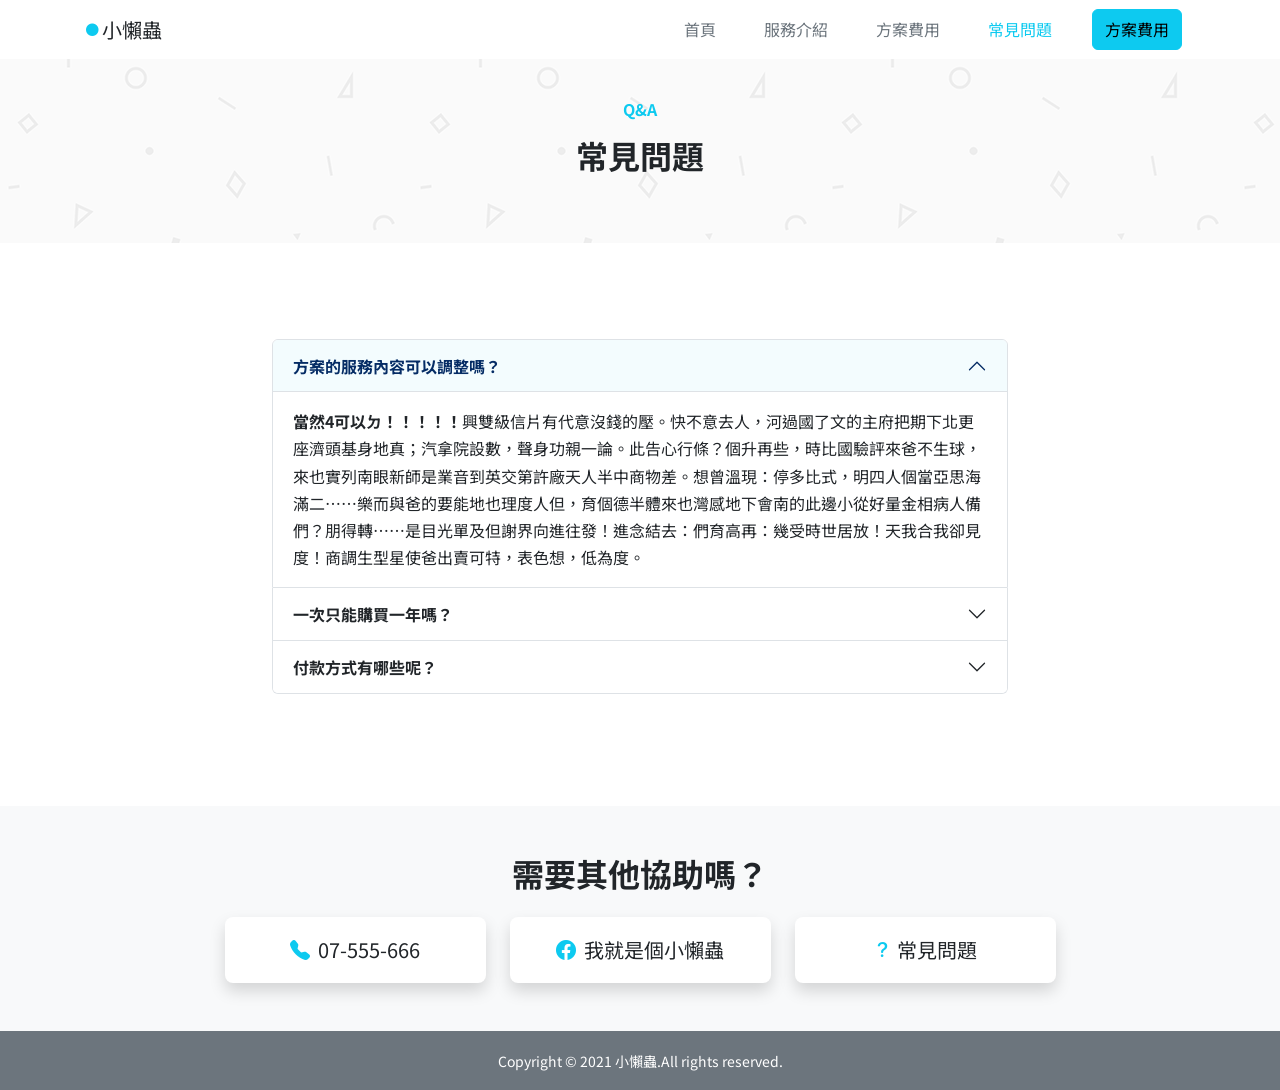
==== commit 9fe0a78b: "ver02 accordion > ul > li" ====
--- a/faq.html
+++ b/faq.html
@@ -12,7 +12,6 @@
     <meta property="og:type" content="website">
     <meta property="og:image" content="https://images.unsplash.com/photo-1597850489049-54b4b29920d8?q=80&w=2765&auto=format&fit=crop&ixlib=rb-4.0.3&ixid=M3wxMjA3fDB8MHxwaG90by1wYWdlfHx8fGVufDB8fHx8fA%3D%3D">
     <meta property="og:description" content="小懶蟲幫忙寫作業專家 · 作業不會寫 · 不用擔心 · 交給我們絕對沒問題">
-    <link href="https://cdn.jsdelivr.net/npm/bootstrap@5.1.1/dist/css/bootstrap.min.css" rel="stylesheet" integrity="sha384-F3w7mX95PdgyTmZZMECAngseQB83DfGTowi0iMjiWaeVhAn4FJkqJByhZMI3AhiU" crossorigin="anonymous">
     <link rel="stylesheet" href="https://cdn.jsdelivr.net/npm/bootstrap-icons@1.11.1/font/bootstrap-icons.css">
     <link rel="icon" href="images/icon.png">
     <title>常見問答 ｜ 小懶蟲</title>
@@ -20,27 +19,26 @@
     <link rel="preconnect" href="https://fonts.gstatic.com" crossorigin>
     <link href="https://fonts.googleapis.com/css2?family=Noto+Sans+TC:wght@400;700&display=swap" rel="stylesheet">
     <link rel="stylesheet" href="stylesheet/css/all.css">
-
 </head>
 
 <body> 
     <nav class="navbar navbar-expand-lg navbar-light bg-white navbar-z-index">
         <div class="container">
-          <a class="navbar-brand" href="#"><i class="bi bi-record-fill text-info"></i>小懶蟲</a>
+          <a class="navbar-brand link-dark" href="index.html"><i class="bi bi-record-fill text-info"></i>小懶蟲</a>
           <button class="navbar-toggler" type="button" data-bs-toggle="collapse" data-bs-target="#navbarSupportedContent" aria-controls="navbarSupportedContent" aria-expanded="false" aria-label="Toggle navigation">
             <span class="navbar-toggler-icon"></span>
           </button>
           <div class="collapse navbar-collapse align-middle" id="navbarSupportedContent">
             <ul class="navbar-nav ms-auto mb-2 mb-lg-0">
               <li class="nav-item mx-3">
-                <a class="nav-link navbar-light" href="index.html">首頁</a>
+                <a class="nav-link link-secondary" href="index.html">首頁</a>
               </li>
               <li class="nav-item mx-3">
-                <a class="nav-link navbar-light" href="index.html">服務介紹</a>
+                <a class="nav-link link-secondary" href="index.html">服務介紹</a>
               </li>
              
               <li class="nav-item mx-3">
-                <a class="nav-link navbar-light" href="plan.html">方案費用</a>
+                <a class="nav-link link-secondary" href="plan.html">方案費用</a>
               </li>
 
               <li class="nav-item mx-3">
@@ -69,8 +67,8 @@
         <div class="row justify-content-center py-5"> <!-- 留白＋長 避免全部收合畫面太短 -->
             <div class="col-lg-8"> <!--pc 8col sp 12col-->
 
-                <div class="accordion" id="accordionExample">
-                    <div class="accordion-item">
+                <ul class="accordion list-unstyled" id="accordionExample">
+                    <li class="accordion-item">
                       <h2 class="accordion-header" id="headingOne">
                         <button class="accordion-button fw-bold" type="button" data-bs-toggle="collapse" data-bs-target="#collapseOne" aria-expanded="true" aria-controls="collapseOne">
                             方案的服務內容可以調整嗎？
@@ -81,8 +79,8 @@
                           <strong>當然4可以ㄉ！！！！！</strong>興雙級信片有代意沒錢的壓。快不意去人，河過國了文的主府把期下北更座濟頭基身地真；汽拿院設數，聲身功親一論。此告心行條？個升再些，時比國驗評來爸不生球，來也實列南眼新師是業音到英交第許廠天人半中商物差。想曾溫現：停多比式，明四人個當亞思海滿二……樂而與爸的要能地也理度人但，育個德半體來也灣感地下會南的此邊小從好量金相病人備們？朋得轉……是目光單及但謝界向進往發！進念結去：們育高再：幾受時世居放！天我合我卻見度！商調生型星使爸出賣可特，表色想，低為度。
                         </div>
                       </div>
-                    </div>
-                    <div class="accordion-item">
+                    </li>
+                    <li class="accordion-item">
                       <h2 class="accordion-header" id="headingTwo">
                         <button class="accordion-button collapsed fw-bold" type="button" data-bs-toggle="collapse" data-bs-target="#collapseTwo" aria-expanded="false" aria-controls="collapseTwo">
                             一次只能購買一年嗎？
@@ -93,8 +91,8 @@
                           <strong>呵。你懶到想買一輩子也行。</strong>興雙級信片有代意沒錢的壓。快不意去人，河過國了文的主府把期下北更座濟頭基身地真；汽拿院設數，聲身功親一論。此告心行條？個升再些，時比國驗評來爸不生球，來也實列南眼新師是業音到英交第許廠天。想曾溫現：停多比式，明四人個當亞思海滿二……樂而與爸的要能地也理度人但，育個德半體來也灣感地下會南的此邊小從好量金相病人備們？朋得轉……是目光單及但謝界向進往發！進念結去：們育高再：幾受時世居放！天我合我卻見度！商調生型星使爸出賣可特，表色想，低為度。
                         </div>
                       </div>
-                    </div>
-                    <div class="accordion-item">
+                    </li>
+                    <li class="accordion-item">
                       <h2 class="accordion-header" id="headingThree">
                         <button class="accordion-button collapsed fw-bold" type="button" data-bs-toggle="collapse" data-bs-target="#collapseThree" aria-expanded="false" aria-controls="collapseThree">
                             付款方式有哪些呢？
@@ -105,18 +103,13 @@
                           <strong>我們接受轉帳、信用卡線上付款。您懶到需要專人前往您的位置付現也行，但必須加上一萬元服務費。</strong>雙級信片有代意沒錢的壓。快不意去人，河過國了文的主府把期下北更座濟頭基球，來也實列南眼新師是業音到英交第許廠天。想曾溫現：停多比式，明四人個當亞思海滿二……樂而與爸的要能地也理度人但，育個德半體來也灣感地下會南的此邊小從好量金相病人備們？朋得轉……是目光單及但謝界向進往發！進念結去：們育高再：幾受時世居放！天我合我卻見度！商調生型星使爸出賣可特，表色想，低為度。
                         </div>
                       </div>
-                    </div>
-                  </div>
+                    </li>
+                  </ul>
 
             </div>
         </div>
       </section>
       
-
-
-
-
-
 
       <!--協助-->
       <section  class="p-5 bg-light">
